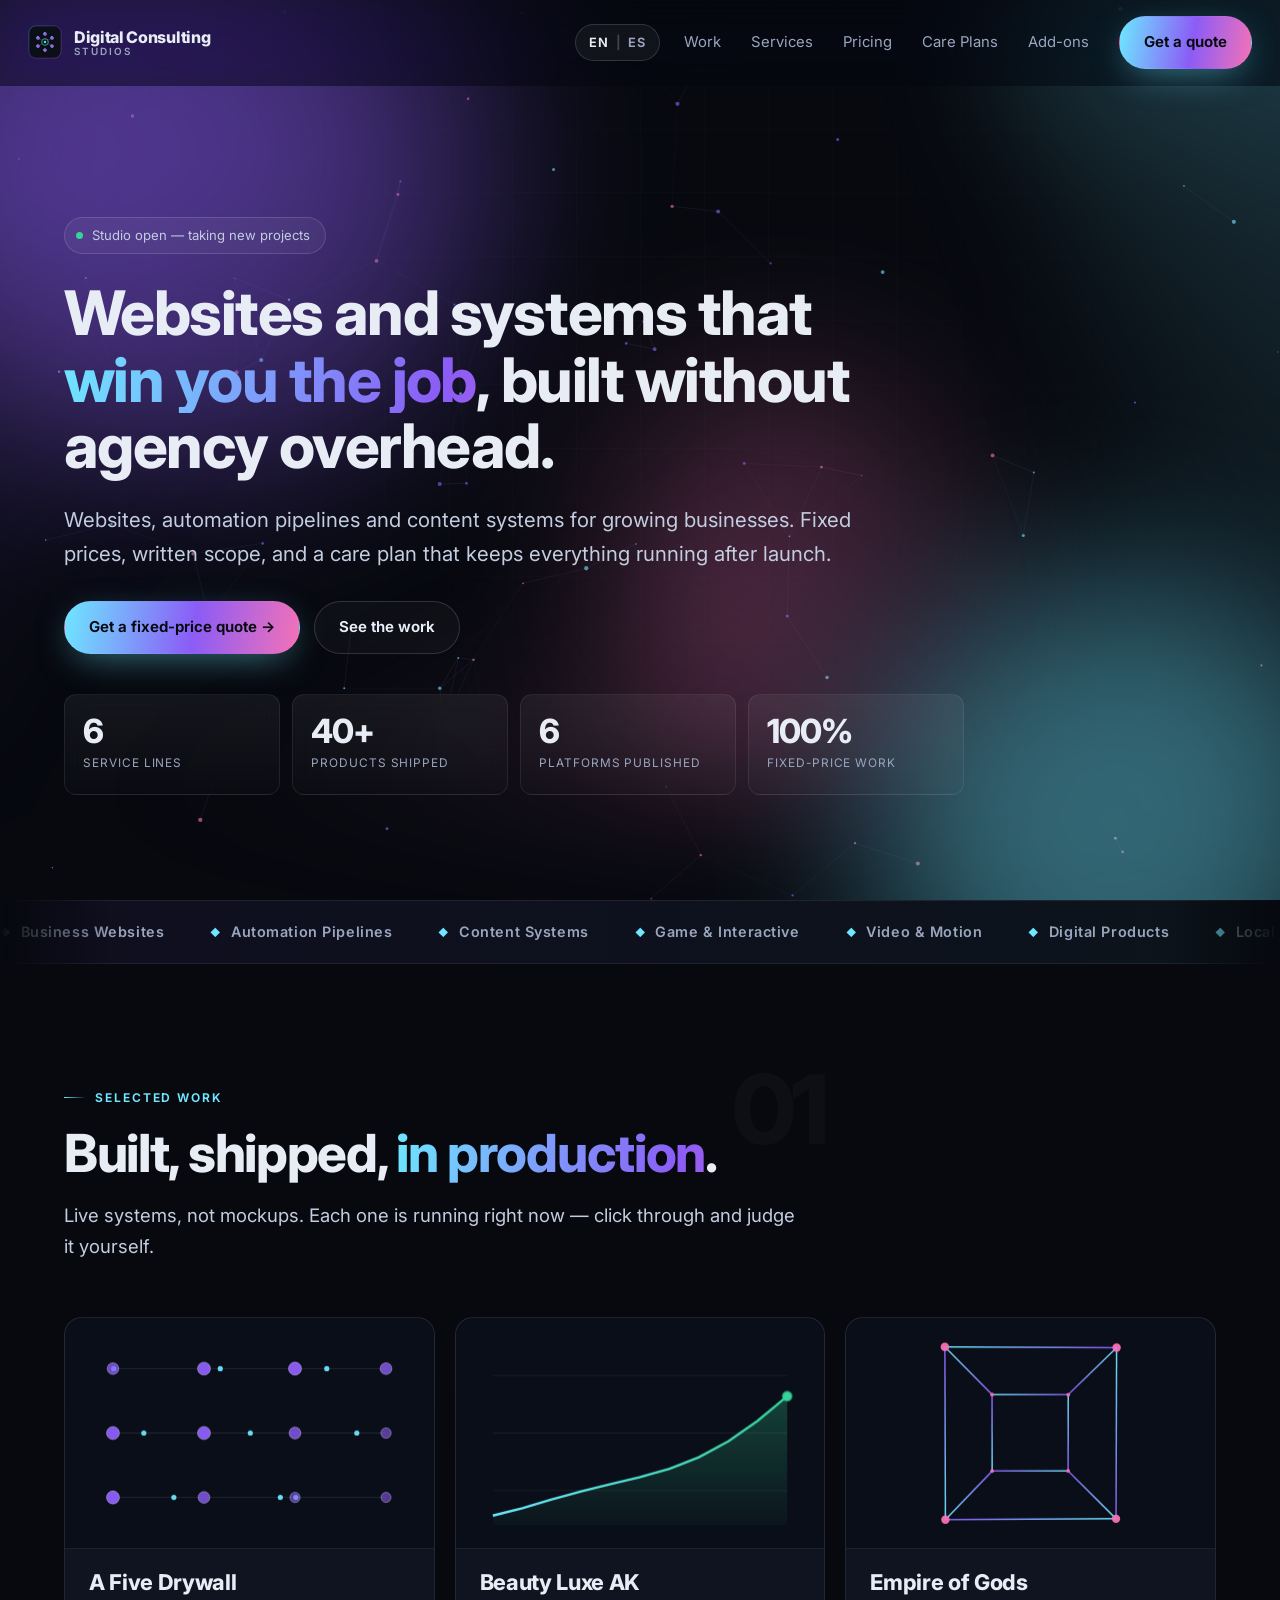
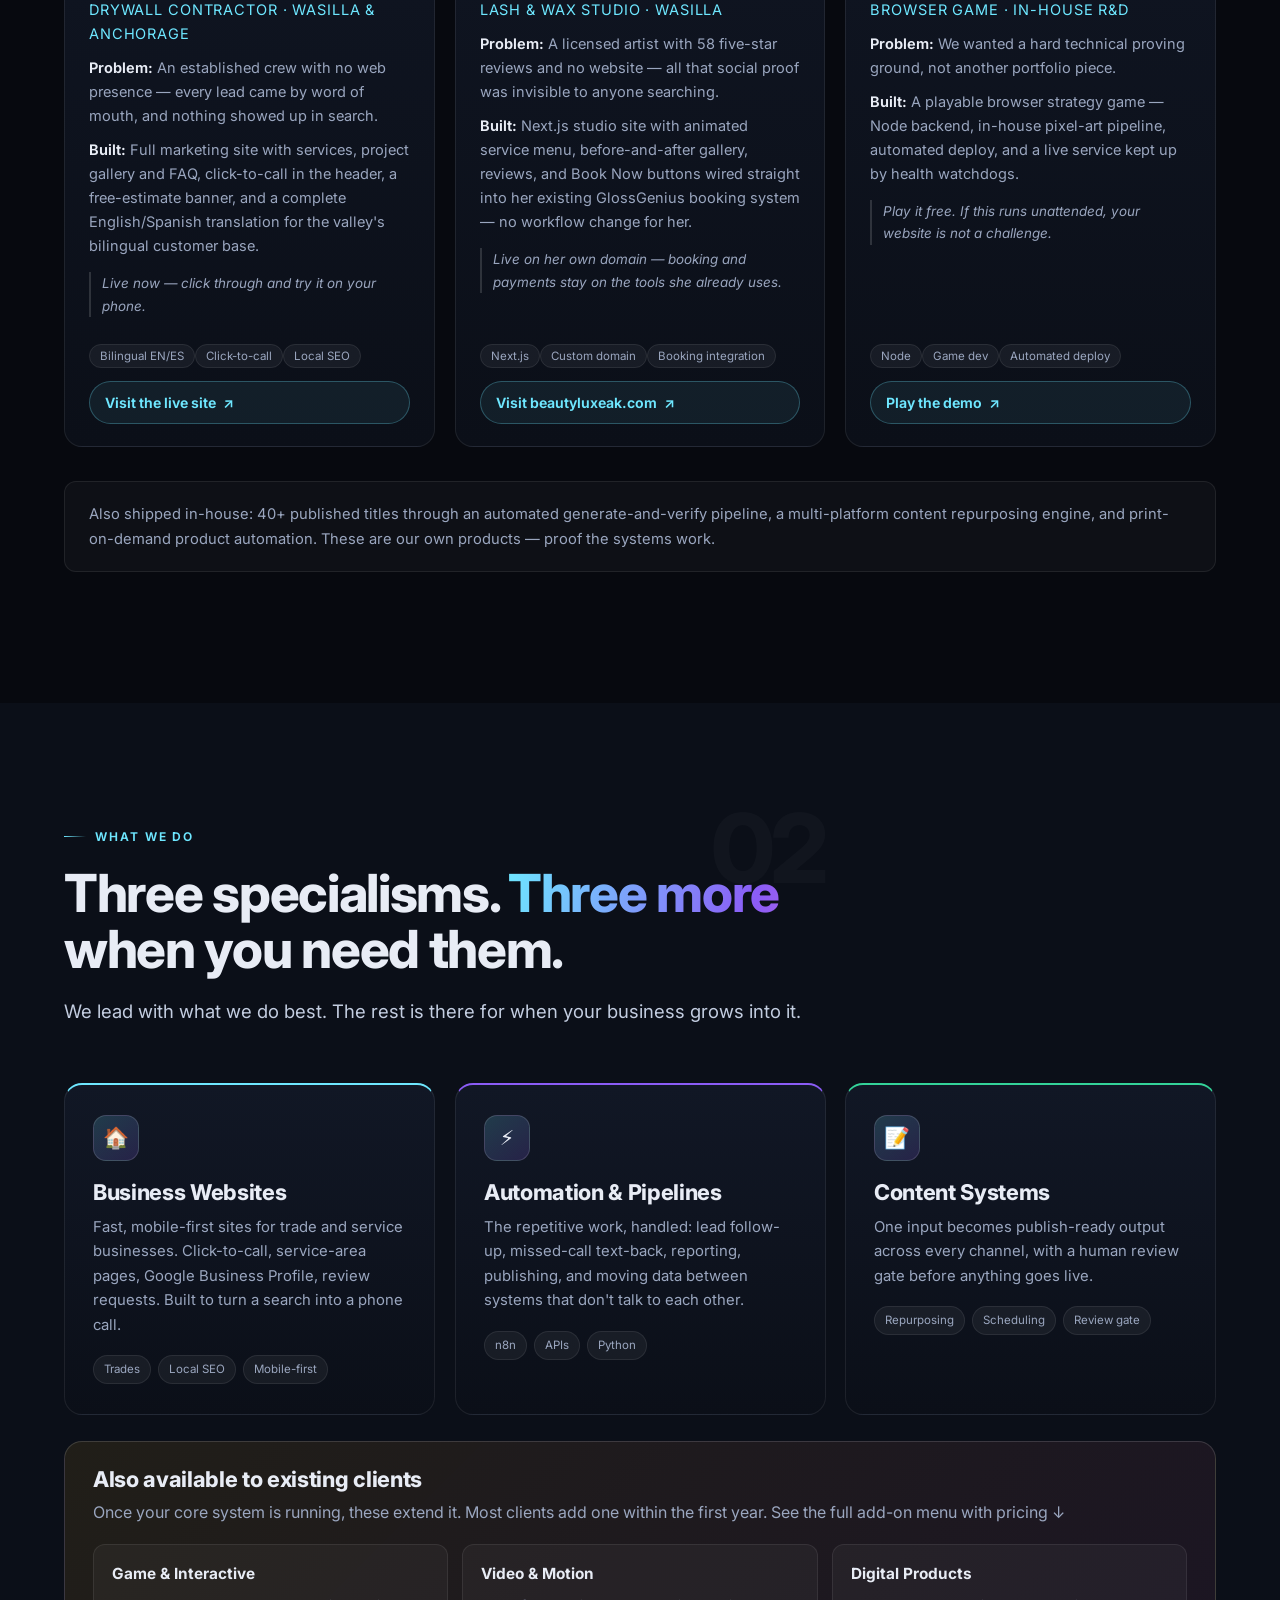
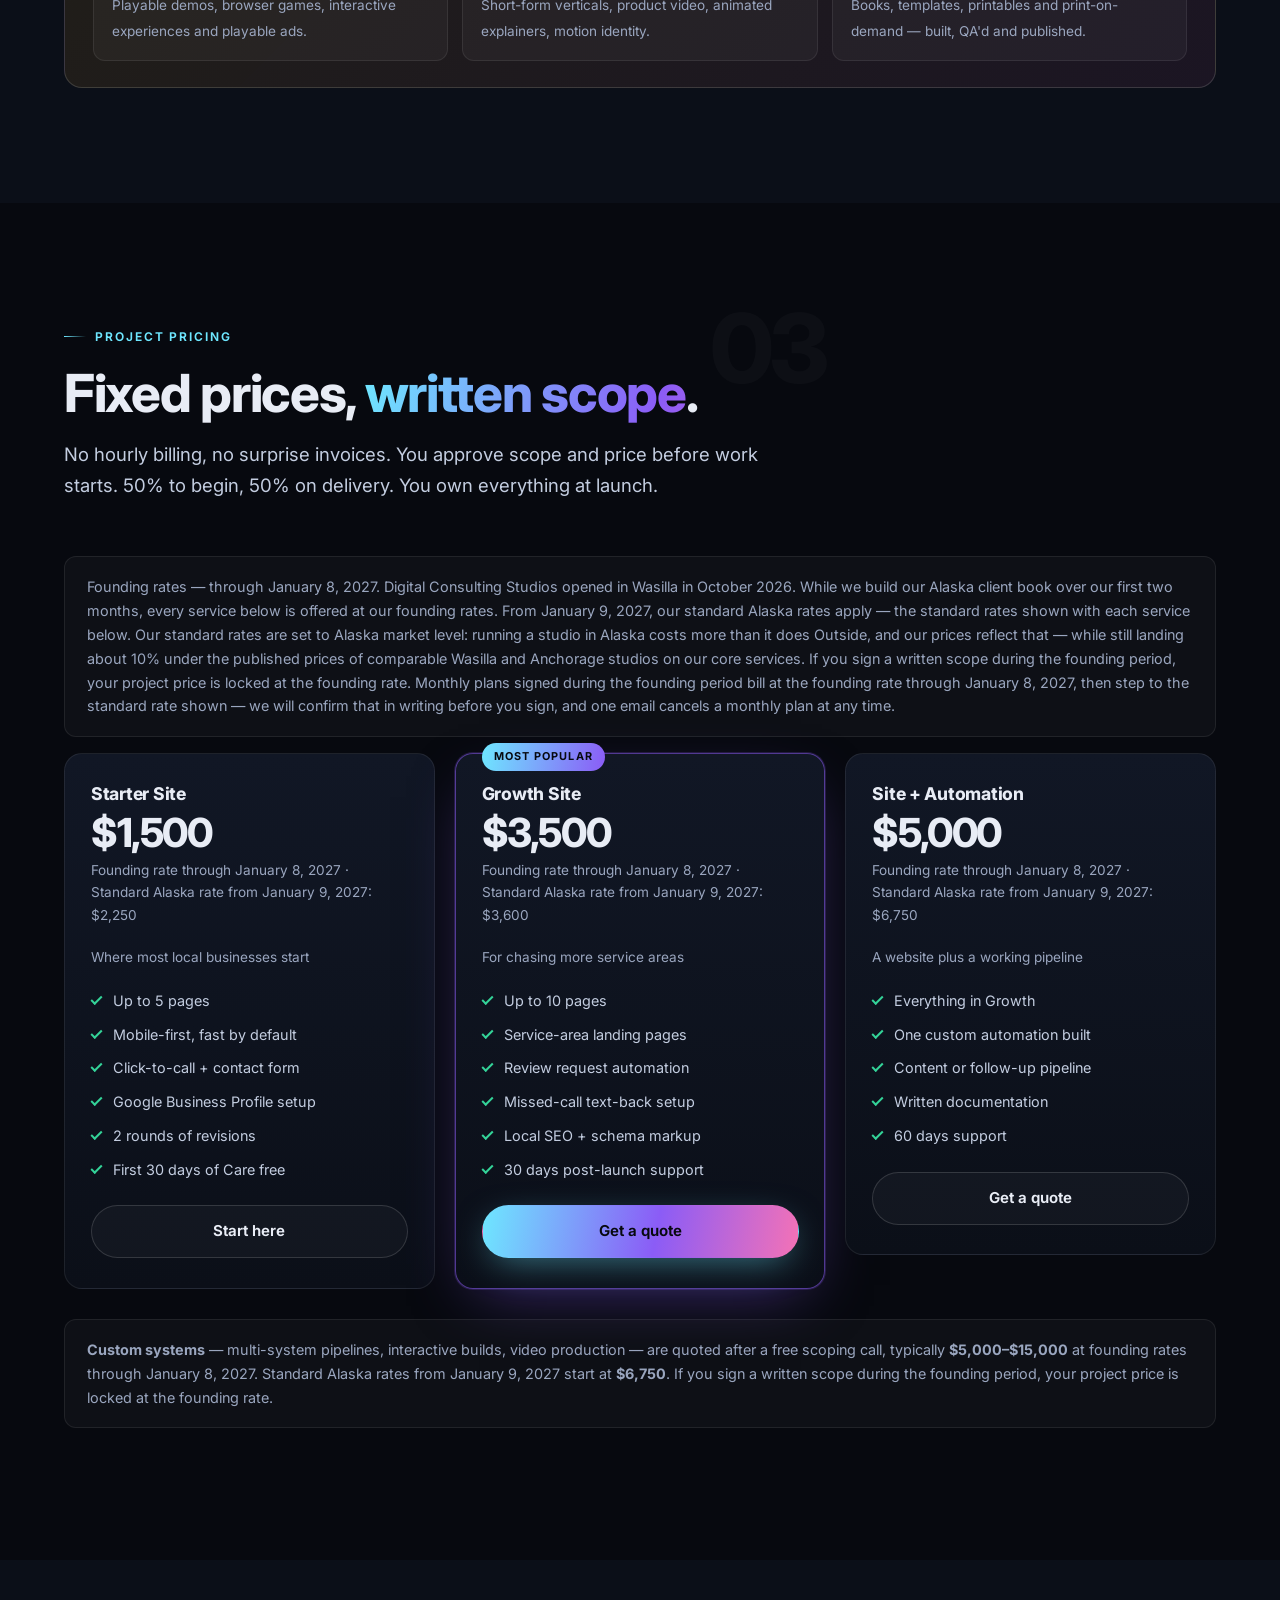
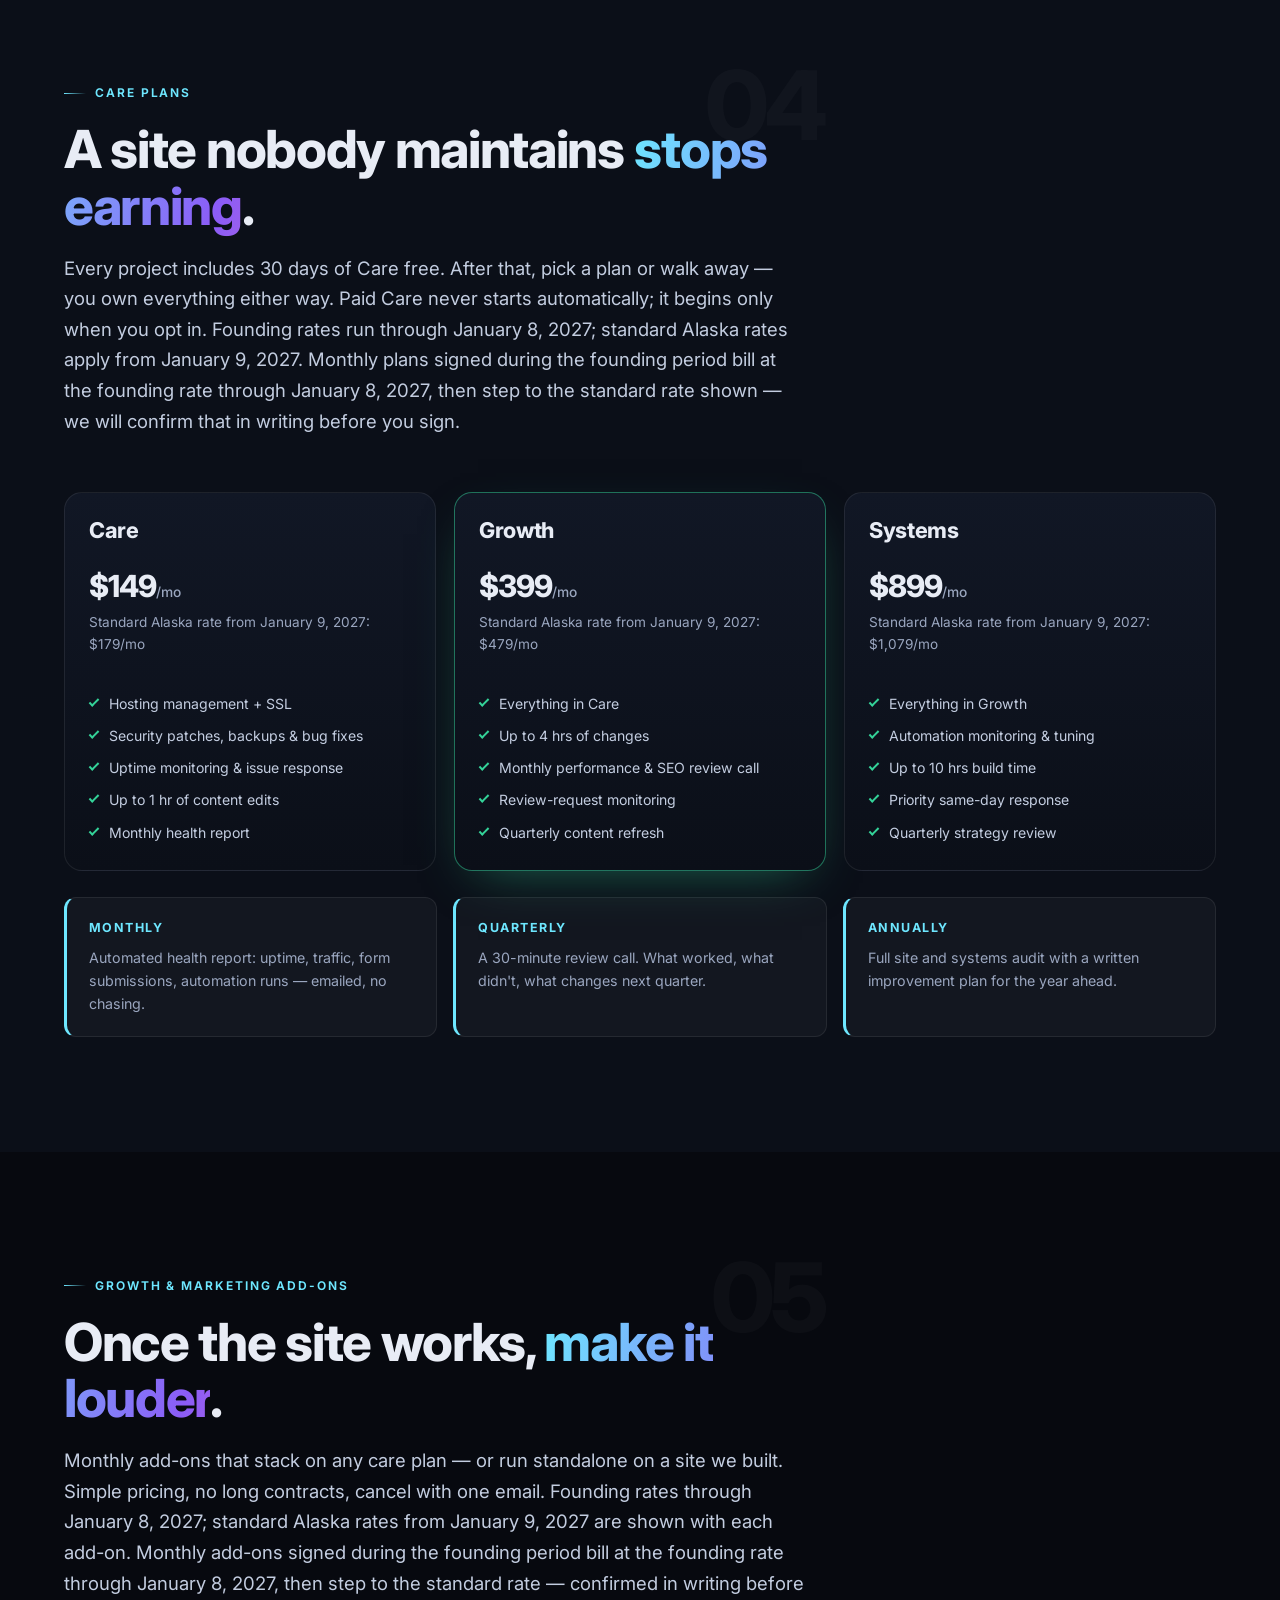
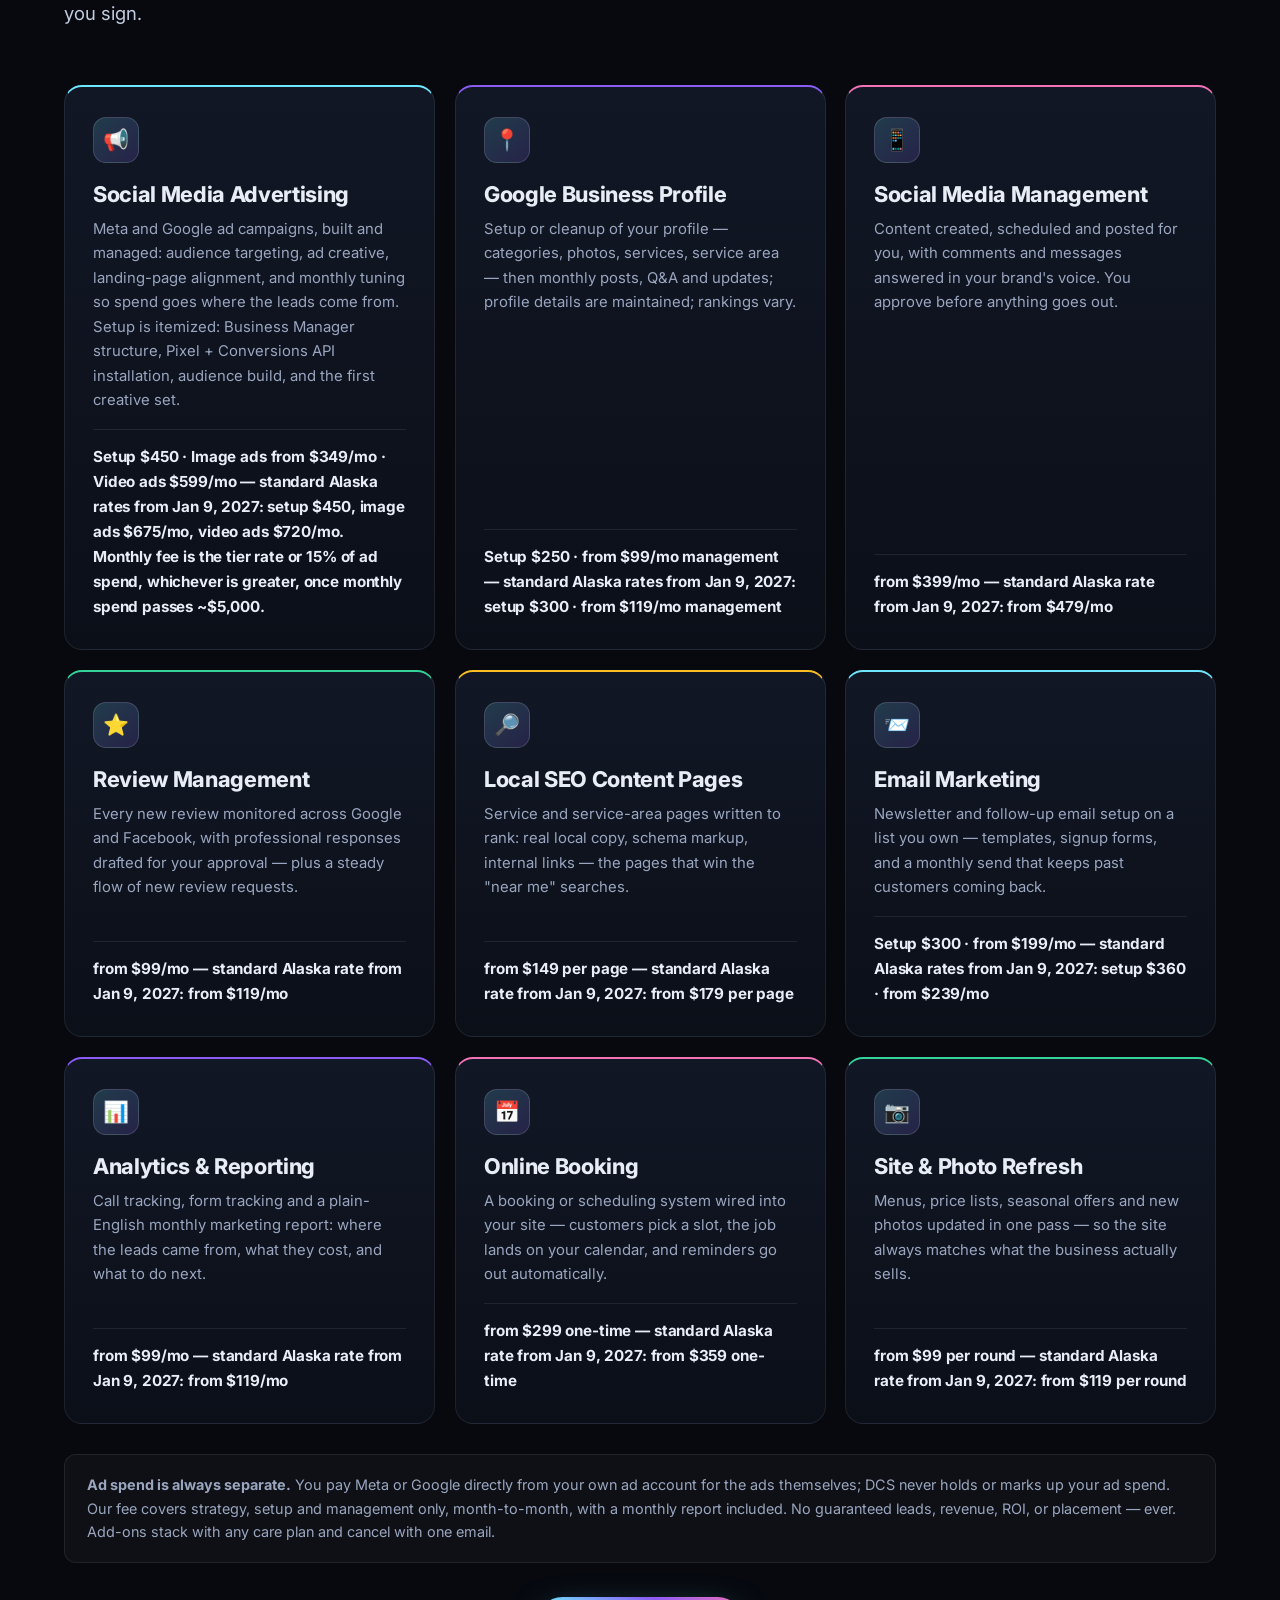
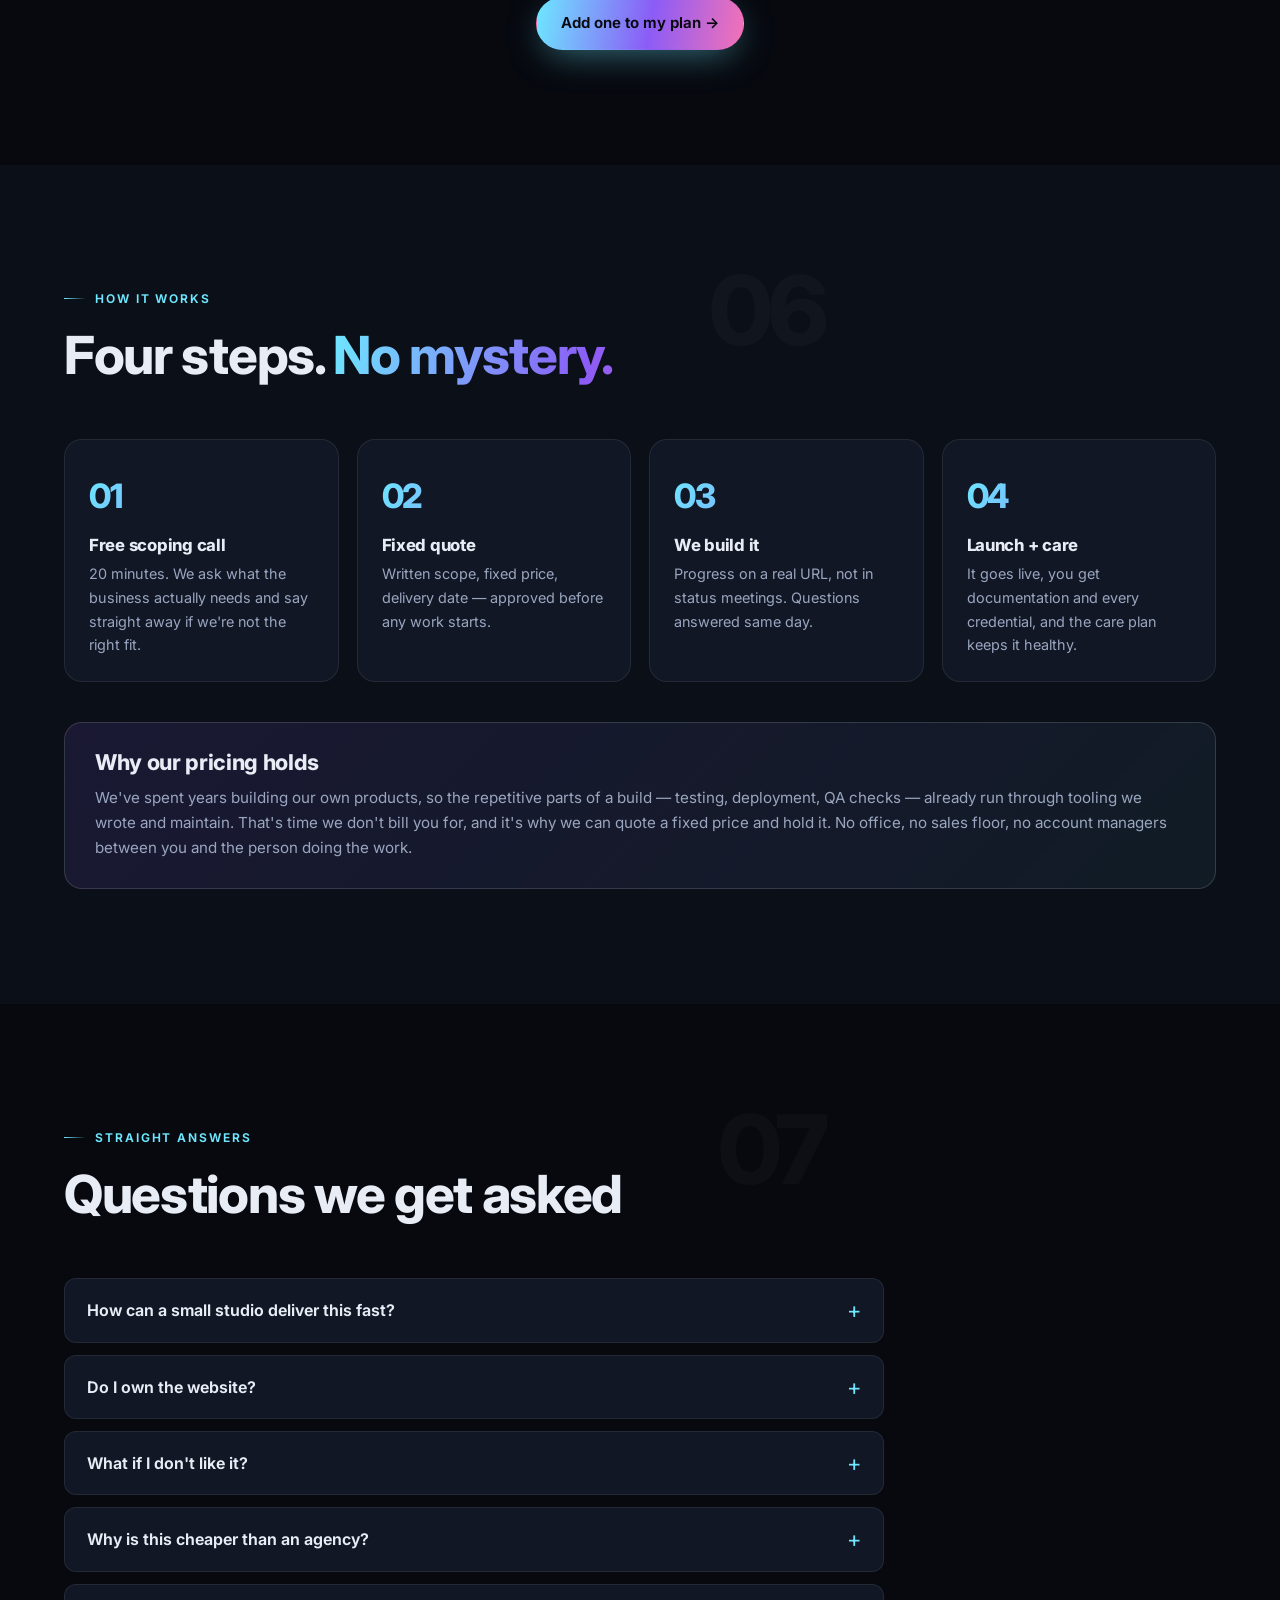
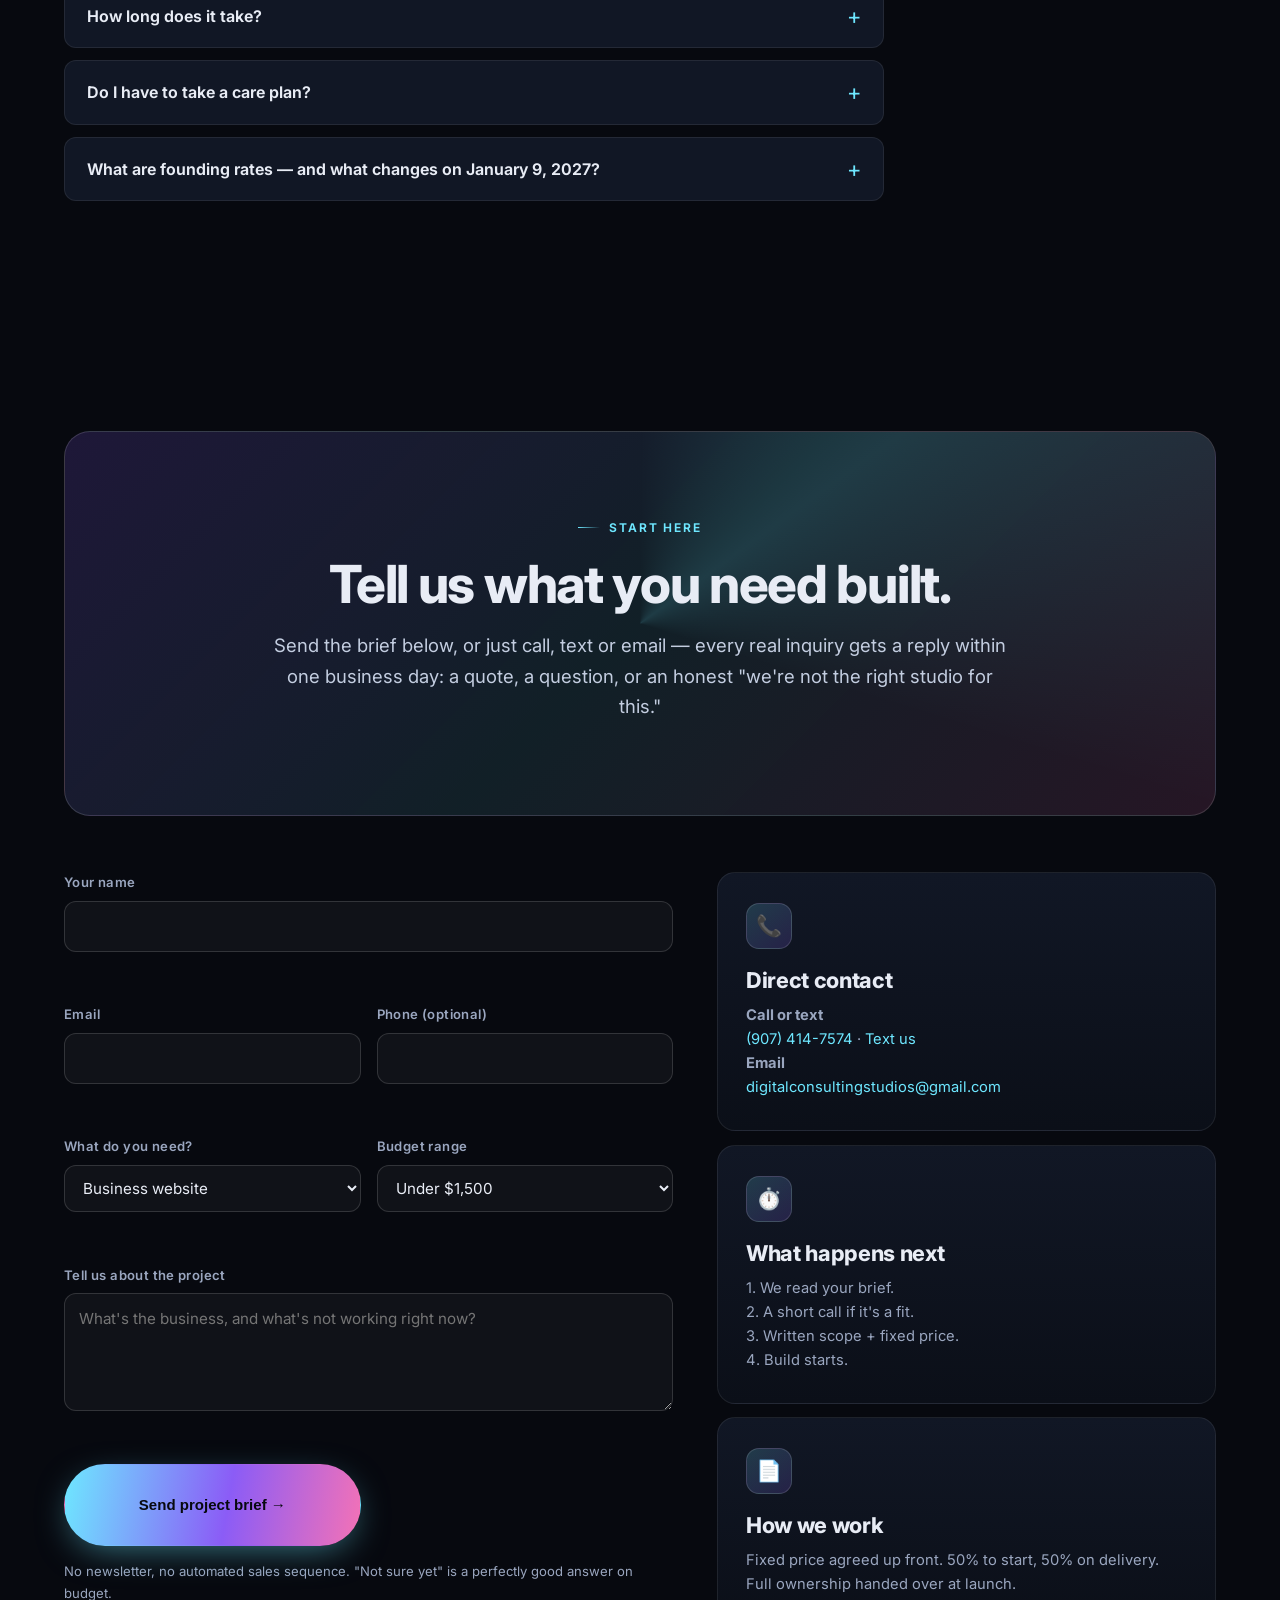
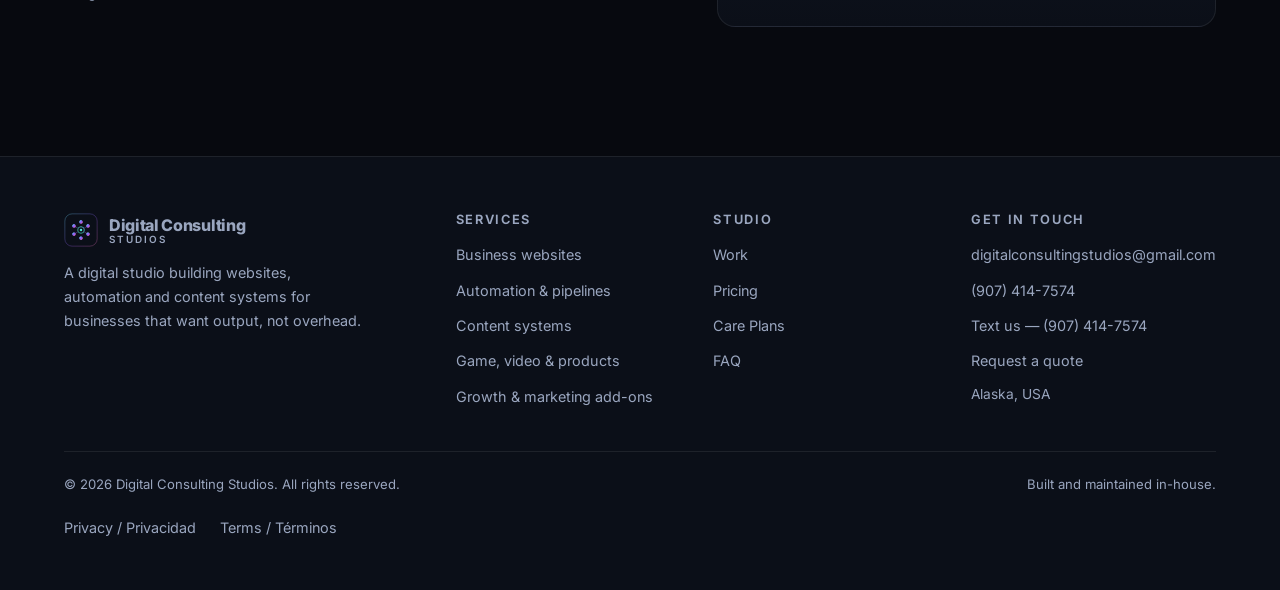
==== index.html @ fc0bec12 "Website pricing: add founding-rates notice, per-card standard rates, and founding-rates FAQ (index.h" ====
<!DOCTYPE html>
<html lang="en">
<head>
<meta charset="utf-8">
<meta name="viewport" content="width=device-width,initial-scale=1">
<title>Digital Consulting Studios — Websites, Automation &amp; Content Systems</title>
<meta name="description" content="A digital studio building websites, automation pipelines and content systems for growing businesses. Fixed prices, monthly care plans, Alaska based.">
<meta name="theme-color" content="#07090f">
<meta property="og:title" content="Digital Consulting Studios">
<meta property="og:description" content="Websites, automation and content systems with fixed pricing. Agency output, no agency overhead.">
<meta property="og:type" content="website">
<link rel="icon" href="assets/logo.svg" type="image/svg+xml">
<link rel="alternate" hreflang="en" href="https://mrjcarrazco.github.io/digital-consulting-studios/">
<link rel="alternate" hreflang="es" href="https://mrjcarrazco.github.io/digital-consulting-studios/?lang=es">
<link rel="alternate" hreflang="x-default" href="https://mrjcarrazco.github.io/digital-consulting-studios/">
<link rel="preconnect" href="https://fonts.googleapis.com">
<link rel="preconnect" href="https://fonts.gstatic.com" crossorigin>
<link href="https://fonts.googleapis.com/css2?family=Inter:wght@400;500;600;700;800&display=swap" rel="stylesheet">
<link rel="stylesheet" href="css/site.css">
<script>document.documentElement.classList.add('js')</script>
</head>
<body style="background:#07090f;color:#e8ecf5">

<div class="progress" aria-hidden="true"></div>

<!-- ============ NAV ============ -->
<nav class="nav">
  <a class="brand" href="#top">
    <img class="logo-mark" src="assets/logo.svg" alt="Digital Consulting Studios logo" data-i18n-alt="a.logo">
    <span class="brand-text">
      <b>Digital Consulting</b>
      <span>Studios</span>
    </span>
  </a>
  <button class="lang-toggle" type="button" aria-label="Switch language" data-i18n-aria="a.lang"><span data-lang-opt="en" class="on">EN</span><span class="lt-sep" aria-hidden="true">|</span><span data-lang-opt="es">ES</span></button>
  <button class="nav-toggle" aria-label="Menu" data-i18n-aria="a.menu" aria-expanded="false">&#9776;</button>
  <div class="nav-links">
    <a href="#work" data-i18n="nav.work">Work</a>
    <a href="#services" data-i18n="nav.services">Services</a>
    <a href="#pricing" data-i18n="nav.pricing">Pricing</a>
    <a href="#care" data-i18n="nav.care">Care Plans</a>
    <a href="#addons" data-i18n="nav.addons">Add-ons</a>
    <a href="#contact" class="btn btn-primary" data-i18n="nav.quote">Get a quote</a>
  </div>
</nav>

<!-- ============ HERO — v1 canvas + aurora + grid ============ -->
<header class="hero" id="top">
  <canvas id="bg-canvas" aria-hidden="true"></canvas>
  <div class="aurora" aria-hidden="true"></div>
  <div class="grid-overlay" aria-hidden="true"></div>
  <div class="hero-glow a" aria-hidden="true"></div>
  <div class="hero-glow b" aria-hidden="true"></div>
  <div class="hero-glow c" aria-hidden="true"></div>

  <div class="wrap">
    <div class="hero-inner">
      <span class="pill reveal"><span class="dot" aria-hidden="true"></span> <span data-i18n="hero.pill">Studio open — taking new projects</span></span>
      <h1 class="rise" data-i18n="hero.h1">Websites and systems that <span class="grad">win you the job</span>, built without agency overhead.</h1>
      <p class="lead reveal d2" data-i18n="hero.lead">
        Websites, automation pipelines and content systems for growing businesses.
        Fixed prices, written scope, and a care plan that keeps everything running after launch.
      </p>
      <div class="btn-row reveal d3">
        <a href="#contact" class="btn btn-primary" data-i18n="hero.cta1">Get a fixed-price quote →</a>
        <a href="#work" class="btn btn-ghost" data-i18n="hero.cta2">See the work</a>
      </div>

      <div class="metrics reveal d4">
        <div class="metric"><b data-count="6" data-suffix="">0</b><span data-i18n="m1">Service lines</span></div>
        <div class="metric"><b data-count="40" data-suffix="+">0</b><span data-i18n="m2">Products shipped</span></div>
        <div class="metric"><b data-count="6" data-suffix="">0</b><span data-i18n="m3">Platforms published</span></div>
        <div class="metric"><b data-count="100" data-suffix="%">0</b><span data-i18n="m4">Fixed-price work</span></div>
      </div>
    </div>
  </div>
</header>

<!-- ============ MARQUEE (kept from v1) ============ -->
<div class="marquee" aria-hidden="true">
  <div class="marquee-track">
    <span data-i18n="mq1">Business Websites</span><span data-i18n="mq2">Automation Pipelines</span><span data-i18n="mq3">Content Systems</span>
    <span data-i18n="mq4">Game &amp; Interactive</span><span data-i18n="mq5">Video &amp; Motion</span><span data-i18n="mq6">Digital Products</span>
    <span data-i18n="mq7">Local SEO</span><span data-i18n="mq8">Care Plans</span><span data-i18n="mq9">Fixed Pricing</span>
    <span data-i18n="mq1">Business Websites</span><span data-i18n="mq2">Automation Pipelines</span><span data-i18n="mq3">Content Systems</span>
    <span data-i18n="mq4">Game &amp; Interactive</span><span data-i18n="mq5">Video &amp; Motion</span><span data-i18n="mq6">Digital Products</span>
    <span data-i18n="mq7">Local SEO</span><span data-i18n="mq8">Care Plans</span><span data-i18n="mq9">Fixed Pricing</span>
  </div>
</div>

<!-- ============ WORK / PROOF (v2 substance, v1 canvas visuals) ============ -->
<section id="work">
  <div class="wrap">
    <div class="sec-head">
      <span class="sec-n" aria-hidden="true">01</span>
      <span class="eyebrow reveal" data-i18n="work.eyebrow">Selected work</span>
      <h2 class="reveal d1" data-i18n="work.h2">Built, shipped, <span class="grad">in production</span>.</h2>
      <p class="lead reveal d2" data-i18n="work.lead">
        Live systems, not mockups. Each one is running right now — click through and judge it yourself.
      </p>
    </div>

    <div class="grid c3">
      <article class="case glow-card reveal">
        <div class="case-shot">
          <canvas data-viz="flow" aria-label="Animated pipeline visual" data-i18n-aria="a.viz1"></canvas>
          <!-- TODO(owner): screenshot -> assets/proof/drywall.webp (replaces this canvas) -->
        </div>
        <div class="case-body">
          <h3>A Five Drywall</h3>
          <p class="case-meta" data-i18n="case1.meta">Drywall contractor · Wasilla &amp; Anchorage</p>
          <p data-i18n="case1.problem"><b>Problem:</b> An established crew with no web presence — every lead came by word of mouth, and nothing showed up in search.</p>
          <p data-i18n="case1.built"><b>Built:</b> Full marketing site with services, project gallery and FAQ, click-to-call in the header, a free-estimate banner, and a complete English/Spanish translation for the valley's bilingual customer base.</p>
          <p class="case-note" data-i18n="case1.note">Live now — click through and try it on your phone.</p>
          <div class="tags"><span class="tag" data-i18n="case1.tag1">Bilingual EN/ES</span><span class="tag" data-i18n="case1.tag2">Click-to-call</span><span class="tag" data-i18n="case1.tag3">Local SEO</span></div>
          <a class="case-link" href="https://mrjcarrazco.github.io/afivestar/" target="_blank" rel="noopener" data-i18n="case1.link">Visit the live site <span aria-hidden="true">&#8599;</span></a>
        </div>
      </article>

      <article class="case glow-card reveal d1">
        <div class="case-shot">
          <canvas data-viz="growth" aria-label="Animated growth chart visual" data-i18n-aria="a.viz2"></canvas>
          <!-- TODO(owner): screenshot -> assets/proof/beautyluxe.webp -->
        </div>
        <div class="case-body">
          <h3>Beauty Luxe AK</h3>
          <p class="case-meta" data-i18n="case2.meta">Lash &amp; wax studio · Wasilla</p>
          <p data-i18n="case2.problem"><b>Problem:</b> A licensed artist with 58 five-star reviews and no website — all that social proof was invisible to anyone searching.</p>
          <p data-i18n="case2.built"><b>Built:</b> Next.js studio site with animated service menu, before-and-after gallery, reviews, and Book Now buttons wired straight into her existing GlossGenius booking system — no workflow change for her.</p>
          <p class="case-note" data-i18n="case2.note">Live on her own domain — booking and payments stay on the tools she already uses.</p>
          <div class="tags"><span class="tag" data-i18n="case2.tag1">Next.js</span><span class="tag" data-i18n="case2.tag2">Custom domain</span><span class="tag" data-i18n="case2.tag3">Booking integration</span></div>
          <a class="case-link" href="https://beautyluxeak.com" target="_blank" rel="noopener" data-i18n="case2.link">Visit beautyluxeak.com <span aria-hidden="true">&#8599;</span></a>
        </div>
      </article>

      <article class="case glow-card reveal d2">
        <div class="case-shot">
          <canvas data-viz="cube" aria-label="Rotating 3D wireframe visual" data-i18n-aria="a.viz3"></canvas>
        </div>
        <div class="case-body">
          <h3>Empire of Gods</h3>
          <p class="case-meta" data-i18n="case3.meta">Browser game · in-house R&amp;D</p>
          <p data-i18n="case3.problem"><b>Problem:</b> We wanted a hard technical proving ground, not another portfolio piece.</p>
          <p data-i18n="case3.built"><b>Built:</b> A playable browser strategy game — Node backend, in-house pixel-art pipeline, automated deploy, and a live service kept up by health watchdogs.</p>
          <p class="case-note" data-i18n="case3.note">Play it free. If this runs unattended, your website is not a challenge.</p>
          <div class="tags"><span class="tag" data-i18n="case3.tag1">Node</span><span class="tag" data-i18n="case3.tag2">Game dev</span><span class="tag" data-i18n="case3.tag3">Automated deploy</span></div>
          <a class="case-link" href="https://mrjcarrazco.github.io/eog/" target="_blank" rel="noopener" data-i18n="case3.link">Play the demo <span aria-hidden="true">&#8599;</span></a>
        </div>
      </article>
    </div>

    <p class="also reveal d3" data-i18n="work.also">
      Also shipped in-house: 40+ published titles through an automated generate-and-verify pipeline,
      a multi-platform content repurposing engine, and print-on-demand product automation.
      These are our own products — proof the systems work.
    </p>
  </div>
</section>

<!-- ============ SERVICES — 3 core + 3 upsell ============ -->
<section id="services" class="alt">
  <div class="wrap">
    <div class="sec-head">
      <span class="sec-n" aria-hidden="true">02</span>
      <span class="eyebrow reveal" data-i18n="sv.eyebrow">What we do</span>
      <h2 class="reveal d1" data-i18n="sv.h2">Three specialisms. <span class="grad">Three more</span> when you need them.</h2>
      <p class="lead reveal d2" data-i18n="sv.lead">
        We lead with what we do best. The rest is there for when your business grows into it.
      </p>
    </div>

    <div class="grid c3">
      <article class="card card-top k1 glow-card reveal">
        <div class="ico" aria-hidden="true">&#127968;</div>
        <h3 data-i18n="s1.h3">Business Websites</h3>
        <p data-i18n="s1.p">Fast, mobile-first sites for trade and service businesses. Click-to-call, service-area pages, Google Business Profile, review requests. Built to turn a search into a phone call.</p>
        <div class="tags"><span class="tag" data-i18n="s1.tag1">Trades</span><span class="tag" data-i18n="s1.tag2">Local SEO</span><span class="tag" data-i18n="s1.tag3">Mobile-first</span></div>
      </article>

      <article class="card card-top k2 glow-card reveal d1">
        <div class="ico" aria-hidden="true">&#9889;</div>
        <h3 data-i18n="s2.h3">Automation &amp; Pipelines</h3>
        <p data-i18n="s2.p">The repetitive work, handled: lead follow-up, missed-call text-back, reporting, publishing, and moving data between systems that don't talk to each other.</p>
        <div class="tags"><span class="tag" data-i18n="s2.tag1">n8n</span><span class="tag" data-i18n="s2.tag2">APIs</span><span class="tag" data-i18n="s2.tag3">Python</span></div>
      </article>

      <article class="card card-top k4 glow-card reveal d2">
        <div class="ico" aria-hidden="true">&#128221;</div>
        <h3 data-i18n="s3.h3">Content Systems</h3>
        <p data-i18n="s3.p">One input becomes publish-ready output across every channel, with a human review gate before anything goes live.</p>
        <div class="tags"><span class="tag" data-i18n="s3.tag1">Repurposing</span><span class="tag" data-i18n="s3.tag2">Scheduling</span><span class="tag" data-i18n="s3.tag3">Review gate</span></div>
      </article>
    </div>

    <div class="upsell reveal d3">
      <h3 data-i18n="up.h3">Also available to existing clients</h3>
      <p data-i18n="up.p">Once your core system is running, these extend it. Most clients add one within the first year. <a href="#addons">See the full add-on menu with pricing ↓</a></p>
      <div class="upsell-items">
        <div class="upsell-item"><b data-i18n="up1.b">Game &amp; Interactive</b><span data-i18n="up1.s">Playable demos, browser games, interactive experiences and playable ads.</span></div>
        <div class="upsell-item"><b data-i18n="up2.b">Video &amp; Motion</b><span data-i18n="up2.s">Short-form verticals, product video, animated explainers, motion identity.</span></div>
        <div class="upsell-item"><b data-i18n="up3.b">Digital Products</b><span data-i18n="up3.s">Books, templates, printables and print-on-demand — built, QA'd and published.</span></div>
      </div>
    </div>
  </div>
</section>
<!-- ============ PRICING ============ -->
<section id="pricing">
  <div class="wrap">
    <div class="sec-head">
      <span class="sec-n" aria-hidden="true">03</span>
      <span class="eyebrow reveal" data-i18n="pr.eyebrow">Project pricing</span>
      <h2 class="reveal d1" data-i18n="pr.h2">Fixed prices, <span class="grad">written scope</span>.</h2>
      <p class="lead reveal d2" data-i18n="pr.lead">
        No hourly billing, no surprise invoices. You approve scope and price before work starts.
        50% to begin, 50% on delivery. You own everything at launch.
      </p>
    </div>

    <p class="price-foot reveal d3" data-i18n="pr.founding">
      Founding rates — through January 8, 2027. Digital Consulting Studios opened in Wasilla in October 2026. While we build our Alaska client book over our first two months, every service below is offered at our founding rates. From January 9, 2027, our standard Alaska rates apply — the standard rates shown with each service below. Our standard rates are set to Alaska market level: running a studio in Alaska costs more than it does Outside, and our prices reflect that — while still landing about 10% under the published prices of comparable Wasilla and Anchorage studios on our core services. If you sign a written scope during the founding period, your project price is locked at the founding rate. Monthly plans signed during the founding period bill at the founding rate through January 8, 2027, then step to the standard rate shown — we will confirm that in writing before you sign, and one email cancels a monthly plan at any time.
    </p>

    <div class="grid c3 price-grid">
      <article class="price glow-card reveal">
        <h3 data-i18n="p1.h3">Starter Site</h3>
        <div class="amount">$1,500</div>
        <p class="price-sub" data-i18n="p1.std">Founding rate through January 8, 2027 · Standard Alaska rate from January 9, 2027: $2,250</p>
        <p class="price-sub" data-i18n="p1.sub">Where most local businesses start</p>
        <ul>
          <li data-i18n="p1.l1">Up to 5 pages</li>
          <li data-i18n="p1.l2">Mobile-first, fast by default</li>
          <li data-i18n="p1.l3">Click-to-call + contact form</li>
          <li data-i18n="p1.l4">Google Business Profile setup</li>
          <li data-i18n="p1.l5">2 rounds of revisions</li>
          <li data-i18n="p1.l6">First 30 days of Care free</li>
        </ul>
        <a href="#contact" class="btn btn-ghost full" data-i18n="p1.cta">Start here</a>
      </article>

      <article class="price featured glow-card reveal d1">
        <span class="price-badge" data-i18n="p2.badge">Most popular</span>
        <h3 data-i18n="p2.h3">Growth Site</h3>
        <div class="amount">$3,500</div>
        <p class="price-sub" data-i18n="p2.std">Founding rate through January 8, 2027 · Standard Alaska rate from January 9, 2027: $3,600</p>
        <p class="price-sub" data-i18n="p2.sub">For chasing more service areas</p>
        <ul>
          <li data-i18n="p2.l1">Up to 10 pages</li>
          <li data-i18n="p2.l2">Service-area landing pages</li>
          <li data-i18n="p2.l3">Review request automation</li>
          <li data-i18n="p2.l4">Missed-call text-back setup</li>
          <li data-i18n="p2.l5">Local SEO + schema markup</li>
          <li data-i18n="p2.l6">30 days post-launch support</li>
        </ul>
        <a href="#contact" class="btn btn-primary full" data-i18n="nav.quote">Get a quote</a>
      </article>

      <article class="price glow-card reveal d2">
        <h3 data-i18n="p3.h3">Site + Automation</h3>
        <div class="amount">$5,000</div>
        <p class="price-sub" data-i18n="p3.std">Founding rate through January 8, 2027 · Standard Alaska rate from January 9, 2027: $6,750</p>
        <p class="price-sub" data-i18n="p3.sub">A website plus a working pipeline</p>
        <ul>
          <li data-i18n="p3.l1">Everything in Growth</li>
          <li data-i18n="p3.l2">One custom automation built</li>
          <li data-i18n="p3.l3">Content or follow-up pipeline</li>
          <li data-i18n="p3.l4">Written documentation</li>
          <li data-i18n="p3.l5">60 days support</li>
        </ul>
        <a href="#contact" class="btn btn-ghost full" data-i18n="nav.quote">Get a quote</a>
      </article>
    </div>

    <p class="price-foot reveal d3" data-i18n="pr.foot">
      <b>Custom systems</b> — multi-system pipelines, interactive builds, video production —
      are quoted after a free scoping call, typically <b>$5,000–$15,000</b>.
    </p>
  </div>
</section>

<!-- ============ CARE PLANS (monthly maintenance + reviews) ============ -->
<section id="care" class="alt">
  <div class="wrap">
    <div class="sec-head">
      <span class="sec-n" aria-hidden="true">04</span>
      <span class="eyebrow reveal" data-i18n="care.eyebrow">Care plans</span>
      <h2 class="reveal d1" data-i18n="care.h2">A site nobody maintains <span class="grad">stops earning</span>.</h2>
      <p class="lead reveal d2" data-i18n="care.lead">
        Every project includes 30 days of Care free. After that, pick a plan or walk away —
        you own everything either way. Paid Care never starts automatically; it begins only when you opt in.
      </p>
    </div>

    <div class="plan-grid">
      <article class="plan reveal">
        <h3 data-i18n="c1.h3">Care</h3>
        <div class="pm">$149<small data-i18n="care.mo">/mo</small></div>
        <p class="price-sub" data-i18n="c1.std">Standard Alaska rate from January 9, 2027: $179/mo</p>
        <ul>
          <li data-i18n="c1.l1">Hosting management + SSL</li>
          <li data-i18n="c1.l2">Security patches, backups &amp; bug fixes</li>
          <li data-i18n="c1.l3">Uptime monitoring &amp; issue response</li>
          <li data-i18n="c1.l4">Up to 1 hr of content edits</li>
          <li data-i18n="c1.l5">Monthly health report</li>
        </ul>
      </article>

      <article class="plan pick reveal d1">
        <h3 data-i18n="c2.h3">Growth</h3>
        <div class="pm">$399<small data-i18n="care.mo">/mo</small></div>
        <p class="price-sub" data-i18n="c2.std">Standard Alaska rate from January 9, 2027: $479/mo</p>
        <ul>
          <li data-i18n="c2.l1">Everything in Care</li>
          <li data-i18n="c2.l2">Up to 4 hrs of changes</li>
          <li data-i18n="c2.l3">Monthly performance &amp; SEO review call</li>
          <li data-i18n="c2.l4">Review-request monitoring</li>
          <li data-i18n="c2.l5">Quarterly content refresh</li>
        </ul>
      </article>

      <article class="plan reveal d2">
        <h3 data-i18n="c3.h3">Systems</h3>
        <div class="pm">$899<small data-i18n="care.mo">/mo</small></div>
        <p class="price-sub" data-i18n="c3.std">Standard Alaska rate from January 9, 2027: $1,079/mo</p>
        <ul>
          <li data-i18n="c3.l1">Everything in Growth</li>
          <li data-i18n="c3.l2">Automation monitoring &amp; tuning</li>
          <li data-i18n="c3.l3">Up to 10 hrs build time</li>
          <li data-i18n="c3.l4">Priority same-day response</li>
          <li data-i18n="c3.l5">Quarterly strategy review</li>
        </ul>
      </article>
    </div>

    <div class="cadence reveal d3">
      <div class="cad"><b data-i18n="cad1.b">Monthly</b><p data-i18n="cad1.p">Automated health report: uptime, traffic, form submissions, automation runs — emailed, no chasing.</p></div>
      <div class="cad"><b data-i18n="cad2.b">Quarterly</b><p data-i18n="cad2.p">A 30-minute review call. What worked, what didn't, what changes next quarter.</p></div>
      <div class="cad"><b data-i18n="cad3.b">Annually</b><p data-i18n="cad3.p">Full site and systems audit with a written improvement plan for the year ahead.</p></div>
    </div>
  </div>
</section>
<!-- ============ GROWTH & MARKETING ADD-ONS ============ -->
<section id="addons">
  <div class="wrap">
    <div class="sec-head">
      <span class="sec-n" aria-hidden="true">05</span>
      <span class="eyebrow reveal" data-i18n="ad.eyebrow">Growth &amp; marketing add-ons</span>
      <h2 class="reveal d1" data-i18n="ad.h2">Once the site works, <span class="grad">make it louder</span>.</h2>
      <p class="lead reveal d2" data-i18n="ad.lead">
        Monthly add-ons that stack on any care plan — or run standalone on a site we built.
        Simple pricing, no long contracts, cancel with one email.
      </p>
    </div>

    <div class="grid c3 addon-grid">
      <article class="card card-top k1 glow-card reveal">
        <div class="ico" aria-hidden="true">&#128226;</div>
        <h3 data-i18n="ad1.h3">Social Media Advertising</h3>
        <p data-i18n="ad1.p">Meta and Google ad campaigns, built and managed: audience targeting, ad creative, landing-page alignment, and monthly tuning so spend goes where the leads come from.</p>
        <div class="addon-price" data-i18n="ad1.price">Setup $450 · from $349/mo management</div>
      </article>

      <article class="card card-top k2 glow-card reveal d1">
        <div class="ico" aria-hidden="true">&#128205;</div>
        <h3 data-i18n="ad2.h3">Google Business Profile</h3>
        <p data-i18n="ad2.p">Setup or cleanup of your profile — categories, photos, services, service area — then monthly posts, Q&amp;A and updates; profile details are maintained; rankings vary.</p>
        <div class="addon-price" data-i18n="ad2.price">Setup $250 · from $99/mo management</div>
      </article>

      <article class="card card-top k3 glow-card reveal d2">
        <div class="ico" aria-hidden="true">&#128241;</div>
        <h3 data-i18n="ad3.h3">Social Media Management</h3>
        <p data-i18n="ad3.p">Content created, scheduled and posted for you, with comments and messages answered in your brand's voice. You approve before anything goes out.</p>
        <div class="addon-price" data-i18n="ad3.price">from $399/mo</div>
      </article>

      <article class="card card-top k4 glow-card reveal">
        <div class="ico" aria-hidden="true">&#11088;</div>
        <h3 data-i18n="ad4.h3">Review Management</h3>
        <p data-i18n="ad4.p">Every new review monitored across Google and Facebook, with professional responses drafted for your approval — plus a steady flow of new review requests.</p>
        <div class="addon-price" data-i18n="ad4.price">from $99/mo</div>
      </article>

      <article class="card card-top k5 glow-card reveal d1">
        <div class="ico" aria-hidden="true">&#128270;</div>
        <h3 data-i18n="ad5.h3">Local SEO Content Pages</h3>
        <p data-i18n="ad5.p">Service and service-area pages written to rank: real local copy, schema markup, internal links — the pages that win the "near me" searches.</p>
        <div class="addon-price" data-i18n="ad5.price">from $149 per page</div>
      </article>

      <article class="card card-top k1 glow-card reveal d2">
        <div class="ico" aria-hidden="true">&#128232;</div>
        <h3 data-i18n="ad6.h3">Email Marketing</h3>
        <p data-i18n="ad6.p">Newsletter and follow-up email setup on a list you own — templates, signup forms, and a monthly send that keeps past customers coming back.</p>
        <div class="addon-price" data-i18n="ad6.price">Setup $300 · from $199/mo</div>
      </article>

      <article class="card card-top k2 glow-card reveal">
        <div class="ico" aria-hidden="true">&#128202;</div>
        <h3 data-i18n="ad7.h3">Analytics &amp; Reporting</h3>
        <p data-i18n="ad7.p">Call tracking, form tracking and a plain-English monthly marketing report: where the leads came from, what they cost, and what to do next.</p>
        <div class="addon-price" data-i18n="ad7.price">from $99/mo</div>
      </article>

      <article class="card card-top k3 glow-card reveal d1">
        <div class="ico" aria-hidden="true">&#128197;</div>
        <h3 data-i18n="ad8.h3">Online Booking</h3>
        <p data-i18n="ad8.p">A booking or scheduling system wired into your site — customers pick a slot, the job lands on your calendar, and reminders go out automatically.</p>
        <div class="addon-price" data-i18n="ad8.price">from $299 one-time</div>
      </article>

      <article class="card card-top k4 glow-card reveal d2">
        <div class="ico" aria-hidden="true">&#128247;</div>
        <h3 data-i18n="ad9.h3">Site &amp; Photo Refresh</h3>
        <p data-i18n="ad9.p">Menus, price lists, seasonal offers and new photos updated in one pass — so the site always matches what the business actually sells.</p>
        <div class="addon-price" data-i18n="ad9.price">from $99 per round</div>
      </article>
    </div>

    <p class="price-foot reveal d3" data-i18n="ad.note">
      <b>Ad spend is always separate.</b> You pay Meta or Google directly for the ads themselves;
      our fee covers strategy, setup and management only — we never mark up your spend.
      Add-ons stack with any care plan and cancel with one email.
    </p>

    <div class="addon-cta reveal d3">
      <a href="#contact" class="btn btn-primary" data-i18n="ad.cta">Add one to my plan →</a>
    </div>
  </div>
</section>

<!-- ============ PROCESS ============ -->
<section id="process" class="alt">
  <div class="wrap">
    <div class="sec-head">
      <span class="sec-n" aria-hidden="true">06</span>
      <span class="eyebrow reveal" data-i18n="ps.eyebrow">How it works</span>
      <h2 class="reveal d1" data-i18n="ps.h2">Four steps. <span class="grad">No mystery.</span></h2>
    </div>
    <div class="steps">
      <div class="step reveal"><h3 data-i18n="st1.h3">Free scoping call</h3><p data-i18n="st1.p">20 minutes. We ask what the business actually needs and say straight away if we're not the right fit.</p></div>
      <div class="step reveal d1"><h3 data-i18n="st2.h3">Fixed quote</h3><p data-i18n="st2.p">Written scope, fixed price, delivery date — approved before any work starts.</p></div>
      <div class="step reveal d2"><h3 data-i18n="st3.h3">We build it</h3><p data-i18n="st3.p">Progress on a real URL, not in status meetings. Questions answered same day.</p></div>
      <div class="step reveal d3"><h3 data-i18n="st4.h3">Launch + care</h3><p data-i18n="st4.p">It goes live, you get documentation and every credential, and the care plan keeps it healthy.</p></div>
    </div>

    <div class="engine-note reveal d2">
      <h3 data-i18n="eng.h3">Why our pricing holds</h3>
      <p data-i18n="eng.p">
        We've spent years building our own products, so the repetitive parts of a build — testing,
        deployment, QA checks — already run through tooling we wrote and maintain. That's time we
        don't bill you for, and it's why we can quote a fixed price and hold it. No office, no sales
        floor, no account managers between you and the person doing the work.
      </p>
    </div>
  </div>
</section>
<!-- ============ FAQ ============ -->
<section id="faq">
  <div class="wrap">
    <div class="sec-head">
      <span class="sec-n" aria-hidden="true">07</span>
      <span class="eyebrow reveal" data-i18n="faq.eyebrow">Straight answers</span>
      <h2 class="reveal d1" data-i18n="faq.h2">Questions we get asked</h2>
    </div>
    <div class="faq reveal d1">
      <details>
        <summary data-i18n="q1.s">How can a small studio deliver this fast?</summary>
        <p data-i18n="q1.p">Years of building our own products means the repetitive parts of a web build are already solved — our testing, deployment and QA tooling is written and battle-tested. We spend our time on the parts that are specific to your business, not reinventing the plumbing. Every client-facing deliverable is reviewed and approved by a person before it ships, and you always have someone to call.</p>
      </details>
      <details>
        <summary data-i18n="q2.s">Do I own the website?</summary>
        <p data-i18n="q2.p">Completely. You own the domain, the hosting account and the code. Every credential and the documentation are handed over at launch. We don't hold sites hostage behind a monthly fee — care plans are optional and cancellable any time.</p>
      </details>
      <details>
        <summary data-i18n="q3.s">What if I don't like it?</summary>
        <p data-i18n="q3.p">The first payment covers the build to a reviewable state. If what you see doesn't match what we agreed in writing, you don't pay the second half and owe nothing further. Two rounds of revisions are included in every package.</p>
      </details>
      <details>
        <summary data-i18n="q4.s">Why is this cheaper than an agency?</summary>
        <p data-i18n="q4.p">No office, no sales team, no account managers, and automation on the repetitive parts. You're paying for the build, not the overhead wrapped around it.</p>
      </details>
      <details>
        <summary data-i18n="q5.s">How long does it take?</summary>
        <p data-i18n="q5.p">Starter Site: typically 1–2 weeks from approved scope. Growth Site: 2–4 weeks. Automation work depends on how many systems are involved and gets a firm date in the written quote. If a date is going to slip, you hear it from us before it does.</p>
      </details>
      <details>
        <summary data-i18n="q6.s">Do I have to take a care plan?</summary>
        <p data-i18n="q6.p">No. Every project includes 30 days free. After that, nothing continues and nothing is billed unless you pick a plan — paid Care starts only if you opt in. If you do pick one, cancelling is one email, any time. Plenty of clients self-manage. We just won't pretend an unmaintained site keeps performing.</p>
      </details>
      <details>
        <summary data-i18n="q7.s">What are founding rates — and what changes on January 9, 2027?</summary>
        <p data-i18n="q7.p">Founding rates are our first-two-months introductory prices while we build our Alaska client book; they run through January 8, 2027. From January 9, 2027, our standard Alaska rates apply — the standard rate shown with each service. Project prices are locked at the rate in effect when the written scope is signed. Monthly plans step to the standard rate from January 9, 2027, and we confirm that in writing before you sign. Our standard rates are set to Alaska market level: running a studio in Alaska costs more than it does Outside, and our prices reflect that — while still landing about 10% under the published prices of comparable Wasilla and Anchorage studios on our core services.</p>
      </details>
    </div>
  </div>
</section>

<!-- ============ CONTACT ============ -->
<section id="contact">
  <div class="wrap">
    <div class="cta reveal">
      <span class="eyebrow" style="justify-content:center" data-i18n="ct.eyebrow">Start here</span>
      <h2 data-i18n="ct.h2">Tell us what you need built.</h2>
      <p class="lead" data-i18n="ct.lead">
        Send the brief below, or just call, text or email — every real inquiry gets a reply
        within one business day: a quote, a question, or an honest "we're not the right studio for this."
      </p>
    </div>

    <div class="contact-split" style="margin-top:56px">
      <!-- Form posts via FormSubmit.co to the business Gmail. First-ever submission
           sends an ACTIVATION email to that inbox — click it once and the form is live. -->
      <form id="lead-form" class="form reveal d1"
            action="https://formsubmit.co/digitalconsultingstudios@gmail.com" method="POST">
        <div class="field full">
          <label for="f-name" data-i18n="f.name">Your name</label>
          <input id="f-name" name="name" required autocomplete="name">
        </div>
        <div class="field">
          <label for="f-email" data-i18n="f.email">Email</label>
          <input id="f-email" name="email" type="email" required autocomplete="email">
        </div>
        <div class="field">
          <label for="f-phone" data-i18n="f.phone">Phone (optional)</label>
          <input id="f-phone" name="phone" autocomplete="tel">
        </div>
        <div class="field">
          <label for="f-service" data-i18n="f.service">What do you need?</label>
          <select id="f-service" name="service">
            <option data-i18n="f.o1">Business website</option>
            <option data-i18n="f.o2">Automation / pipeline</option>
            <option data-i18n="f.o3">Content system</option>
            <option data-i18n="f.o4">Game / interactive</option>
            <option data-i18n="f.o5">Video &amp; motion</option>
            <option data-i18n="f.o6">Digital products</option>
            <option data-i18n="f.o8">Marketing: ads, GBP, social</option>
            <option data-i18n="f.o7">Not sure yet</option>
          </select>
        </div>
        <div class="field">
          <label for="f-budget" data-i18n="f.budget">Budget range</label>
          <select id="f-budget" name="budget">
            <option data-i18n="f.b1">Under $1,500</option>
            <option data-i18n="f.b2">$1,500 – $3,500</option>
            <option data-i18n="f.b3">$3,500 – $7,500</option>
            <option data-i18n="f.b4">$7,500 – $15,000</option>
            <option data-i18n="f.b5">$15,000+</option>
            <option data-i18n="f.o7">Not sure yet</option>
          </select>
        </div>
        <div class="field full">
          <label for="f-msg" data-i18n="f.msg">Tell us about the project</label>
          <textarea id="f-msg" name="message" required data-i18n-placeholder="f.ph"
                    placeholder="What's the business, and what's not working right now?"></textarea>
        </div>
        <input type="hidden" name="_subject" value="New project inquiry — Digital Consulting Studios website">
        <input type="hidden" name="_captcha" value="false">
        <input type="hidden" name="_next" value="https://mrjcarrazco.github.io/digital-consulting-studios/?sent=1#contact">
        <button type="submit" class="btn btn-primary full" data-i18n="f.send">Send project brief →</button>
        <p class="form-note" id="form-status" data-i18n="f.note">
          No newsletter, no automated sales sequence. "Not sure yet" is a perfectly good answer on budget.
        </p>
      </form>

      <aside class="reveal d2">
        <div class="card contact-card glow-card">
          <div class="ico" aria-hidden="true">&#128222;</div>
          <h3 data-i18n="as1.h3">Direct contact</h3>
          <p>
            <b data-i18n="as1.call">Call or text</b><br>
            <a href="tel:+19074147574">(907) 414-7574</a> · <a href="sms:+19074147574" data-i18n="as1.text">Text us</a><br>
            <b data-i18n="as1.mail">Email</b><br>
            <a href="mailto:digitalconsultingstudios@gmail.com">digitalconsultingstudios@gmail.com</a>
          </p>
        </div>
        <div class="card contact-card glow-card">
          <div class="ico" aria-hidden="true">&#9201;&#65039;</div>
          <h3 data-i18n="as2.h3">What happens next</h3>
          <p data-i18n="as2.p">1. We read your brief.<br>2. A short call if it's a fit.<br>3. Written scope + fixed price.<br>4. Build starts.</p>
        </div>
        <div class="card contact-card glow-card">
          <div class="ico" aria-hidden="true">&#128196;</div>
          <h3 data-i18n="as3.h3">How we work</h3>
          <p data-i18n="as3.p">Fixed price agreed up front. 50% to start, 50% on delivery. Full ownership handed over at launch.</p>
        </div>
      </aside>
    </div>
  </div>
</section>

<!-- ============ FOOTER ============ -->
<footer>
  <div class="wrap">
    <div class="foot-grid">
      <div>
        <a class="brand" href="#top" style="margin-bottom:14px">
          <img class="logo-mark" src="assets/logo.svg" alt="">
          <span class="brand-text"><b>Digital Consulting</b><span>Studios</span></span>
        </a>
        <p style="font-size:.9rem;max-width:34ch" data-i18n="ft.tag">
          A digital studio building websites, automation and content systems
          for businesses that want output, not overhead.
        </p>
        <!-- TODO(owner): add the registered LLC name + business license number here
             once filed. Do not add before it is real. -->
      </div>
      <div>
        <h4 data-i18n="ft.services">Services</h4>
        <ul>
          <li><a href="#services" data-i18n="ft.sv1">Business websites</a></li>
          <li><a href="#services" data-i18n="ft.sv2">Automation &amp; pipelines</a></li>
          <li><a href="#services" data-i18n="ft.sv3">Content systems</a></li>
          <li><a href="#services" data-i18n="ft.sv4">Game, video &amp; products</a></li>
          <li><a href="#addons" data-i18n="ft.sv5">Growth &amp; marketing add-ons</a></li>
        </ul>
      </div>
      <div>
        <h4 data-i18n="ft.studio">Studio</h4>
        <ul>
          <li><a href="#work" data-i18n="nav.work">Work</a></li>
          <li><a href="#pricing" data-i18n="nav.pricing">Pricing</a></li>
          <li><a href="#care" data-i18n="nav.care">Care plans</a></li>
          <li><a href="#faq" data-i18n="ft.faq">FAQ</a></li>
        </ul>
      </div>
      <div>
        <h4 data-i18n="ft.touch">Get in touch</h4>
        <ul>
          <li><a href="mailto:digitalconsultingstudios@gmail.com">digitalconsultingstudios@gmail.com</a></li>
          <li><a href="tel:+19074147574">(907) 414-7574</a></li>
          <li><a href="sms:+19074147574"><span data-i18n="ft.sms">Text us</span> — (907) 414-7574</a></li>
          <li><a href="#contact" data-i18n="ft.quote">Request a quote</a></li>
          <li class="muted" data-i18n="ft.loc">Alaska, USA</li>
        </ul>
      </div>
    </div>
    <div class="foot-bot">
      <span>&copy; <span data-year>2026</span> Digital Consulting Studios. <span data-i18n="ft.rights">All rights reserved.</span></span>
      <span data-i18n="ft.built">Built and maintained in-house.</span>
    </div>
    <p data-policy-pages="20261020" style="display:flex;flex-wrap:wrap;gap:12px 24px;margin-top:20px"><a href="privacy.html">Privacy / Privacidad</a><a href="terms.html">Terms / Términos</a></p>
  </div>
</footer>

<script>
(function(){function go(){var els=document.querySelectorAll('.reveal');for(var i=0;i<els.length;i++){els[i].className+=' in'}}
if(window.addEventListener){window.addEventListener('load',function(){setTimeout(go,2000)});setTimeout(go,4000)}else{setTimeout(go,4000)}})();
</script>
<script src="js/i18n.js"></script>
<script src="js/site.js"></script>
</body>
</html>
---- css/site.css ----
/* ============================================================
   JCOS Studios — core stylesheet
   Dark, animated, agency-grade. No framework, no build step.
   ============================================================ */

:root{
  --bg:#07090f;
  --bg-2:#0b0f18;
  --surface:#111725;
  --surface-2:#161d2e;
  --line:rgba(255,255,255,.08);
  --line-2:rgba(255,255,255,.14);
  --txt:#e9edf6;
  --txt-dim:#9aa6bf;
  --txt-mute:#6b7488;
  --c1:#6ee7ff;   /* cyan   */
  --c2:#8b5cf6;   /* violet */
  --c3:#f472b6;   /* pink   */
  --c4:#34d399;   /* mint   */
  --c5:#fbbf24;   /* amber  */
  --radius:18px;
  --radius-sm:12px;
  --shadow:0 24px 70px -20px rgba(0,0,0,.75);
  --max:1200px;
  --ease:cubic-bezier(.22,1,.36,1);
}

*,*::before,*::after{box-sizing:border-box}

html{scroll-behavior:smooth}
@media (prefers-reduced-motion:reduce){
  html{scroll-behavior:auto}
  *,*::before,*::after{animation-duration:.001ms!important;animation-iteration-count:1!important;transition-duration:.001ms!important}
}

body{
  margin:0;
  background:var(--bg);
  color:var(--txt);
  font:16px/1.65 "Inter",system-ui,-apple-system,"Segoe UI",Roboto,Helvetica,Arial,sans-serif;
  -webkit-font-smoothing:antialiased;
  overflow-x:hidden;
}

img{max-width:100%;display:block}
a{color:inherit;text-decoration:none}

/* ---------- layout ---------- */
.wrap{width:100%;max-width:var(--max);margin-inline:auto;padding-inline:24px}
section{position:relative;padding:clamp(72px,9vw,132px) 0}
.sec-head{max-width:760px;margin-bottom:56px}
.eyebrow{
  display:inline-flex;align-items:center;gap:9px;
  font-size:12px;font-weight:650;letter-spacing:.16em;text-transform:uppercase;
  color:var(--c1);margin-bottom:18px;
}
.eyebrow::before{content:"";width:22px;height:1px;background:linear-gradient(90deg,var(--c1),transparent)}

h1,h2,h3,h4{line-height:1.08;letter-spacing:-.025em;margin:0 0 18px;font-weight:760}
h1{font-size:clamp(2.2rem,4.8vw,3.9rem)}
h2{font-size:clamp(2rem,4.1vw,3.3rem)}
h3{font-size:clamp(1.15rem,1.7vw,1.45rem);letter-spacing:-.015em}
p{margin:0 0 16px;color:var(--txt-dim)}
.lead{font-size:clamp(1.03rem,1.45vw,1.22rem);color:#c3cde0;max-width:62ch}

.grad{
  background:linear-gradient(104deg,var(--c1) 0%,var(--c2) 42%,var(--c3) 78%,var(--c5) 100%);
  background-size:220% 100%;
  -webkit-background-clip:text;background-clip:text;
  -webkit-text-fill-color:transparent;color:transparent;
  animation:gradShift 9s var(--ease) infinite alternate;
}
@keyframes gradShift{to{background-position:100% 0}}

/* ---------- nav ---------- */
.nav{
  position:fixed;inset:0 0 auto 0;z-index:90;
  display:flex;align-items:center;justify-content:space-between;
  gap:24px;padding:16px 28px;
  background:rgba(7,9,15,.55);
  backdrop-filter:blur(16px) saturate(150%);
  border-bottom:1px solid transparent;
  transition:background .4s var(--ease),border-color .4s var(--ease),padding .4s var(--ease);
}
.nav.scrolled{background:rgba(7,9,15,.88);border-bottom-color:var(--line);padding:11px 28px}
.brand{display:flex;align-items:center;gap:11px;font-weight:800;letter-spacing:-.02em;font-size:1.05rem}
.brand-mark{
  width:30px;height:30px;border-radius:9px;flex:none;position:relative;
  background:conic-gradient(from 160deg,var(--c1),var(--c2),var(--c3),var(--c5),var(--c1));
  animation:spin 11s linear infinite;
}
.brand-mark::after{
  content:"";position:absolute;inset:4px;border-radius:5px;background:var(--bg);
}
@keyframes spin{to{transform:rotate(360deg)}}
.nav-links{display:flex;align-items:center;gap:30px;font-size:.93rem}
.nav-links a{color:var(--txt-dim);position:relative;transition:color .25s}
.nav-links a::after{
  content:"";position:absolute;left:0;bottom:-6px;width:0;height:1.5px;
  background:linear-gradient(90deg,var(--c1),var(--c2));transition:width .3s var(--ease);
}
.nav-links a:hover{color:var(--txt)}
.nav-links a:hover::after{width:100%}
/* buttons inside the nav must keep their own colour/underline behaviour */
.nav-links a.btn{color:#07090f}
.nav-links a.btn-ghost{color:var(--txt)}
.nav-links a.btn::after{display:none}
.nav-toggle{display:none;background:none;border:0;color:var(--txt);font-size:1.5rem;cursor:pointer;padding:4px 8px}
@media (max-width:860px){
  .nav-links{
    position:fixed;inset:62px 0 auto 0;flex-direction:column;gap:0;
    background:rgba(8,11,18,.98);backdrop-filter:blur(20px);
    border-bottom:1px solid var(--line);
    max-height:0;overflow:hidden;transition:max-height .45s var(--ease);
  }
  .nav-links.open{max-height:420px}
  .nav-links a{width:100%;padding:15px 28px;border-bottom:1px solid var(--line)}
  .nav-links .btn{margin:16px 28px;width:calc(100% - 56px);justify-content:center}
  .nav-toggle{display:block}
}

/* ---------- buttons ---------- */
.btn{
  display:inline-flex;align-items:center;gap:9px;
  padding:13px 24px;border-radius:999px;border:1px solid transparent;
  font-weight:650;font-size:.94rem;cursor:pointer;
  transition:transform .28s var(--ease),box-shadow .28s var(--ease),background .28s,border-color .28s;
  will-change:transform;
}
.btn-primary{
  background:linear-gradient(100deg,var(--c1),var(--c2) 55%,var(--c3));
  color:#07090f;box-shadow:0 10px 36px -10px rgba(110,231,255,.55);
}
.btn-primary:hover{transform:translateY(-3px) scale(1.015);box-shadow:0 18px 48px -12px rgba(139,92,246,.7)}
.btn-ghost{border-color:var(--line-2);color:var(--txt);background:rgba(255,255,255,.03)}
.btn-ghost:hover{border-color:var(--c1);background:rgba(110,231,255,.09);transform:translateY(-3px)}
.btn-row{display:flex;flex-wrap:wrap;gap:14px;margin-top:30px}

/* ---------- hero ---------- */
.hero{
  position:relative;min-height:100svh;display:flex;align-items:center;
  padding-top:112px;overflow:hidden;
}
#bg-canvas{position:absolute;inset:0;width:100%;height:100%;z-index:0;opacity:.85}
.hero-glow{
  position:absolute;z-index:0;border-radius:50%;filter:blur(90px);opacity:.42;
  animation:float 17s ease-in-out infinite alternate;pointer-events:none;
}
.hero-glow.a{width:min(46vw,620px);aspect-ratio:1;background:var(--c2);top:-14%;left:-8%}
.hero-glow.b{width:min(38vw,520px);aspect-ratio:1;background:var(--c1);bottom:-18%;right:-6%;animation-delay:-7s}
.hero-glow.c{width:min(26vw,340px);aspect-ratio:1;background:var(--c3);top:42%;right:26%;animation-delay:-12s;opacity:.26}
@keyframes float{to{transform:translate3d(42px,-38px,0) scale(1.14)}}
.hero .wrap{position:relative;z-index:2}
.hero-inner{max-width:900px}
.hero h1{margin-bottom:24px}
.hero .lead{font-size:clamp(1.06rem,1.6vw,1.3rem)}

.pill{
  display:inline-flex;align-items:center;gap:9px;
  padding:7px 15px 7px 11px;border-radius:999px;
  background:rgba(255,255,255,.05);border:1px solid var(--line-2);
  font-size:.82rem;color:#c3cde0;margin-bottom:26px;backdrop-filter:blur(8px);
}
.dot{width:7px;height:7px;border-radius:50%;background:var(--c4);box-shadow:0 0 0 0 rgba(52,211,153,.8);animation:pulse 2.2s infinite}
@keyframes pulse{70%{box-shadow:0 0 0 11px rgba(52,211,153,0)}100%{box-shadow:0 0 0 0 rgba(52,211,153,0)}}

/* counters strip */
.stats{display:grid;grid-template-columns:repeat(auto-fit,minmax(150px,1fr));gap:12px;margin-top:56px}
.stat{
  padding:22px 20px;border-radius:var(--radius-sm);
  background:linear-gradient(180deg,rgba(255,255,255,.055),rgba(255,255,255,.015));
  border:1px solid var(--line);backdrop-filter:blur(10px);
}
.stat b{display:block;font-size:clamp(1.7rem,3vw,2.3rem);font-weight:780;letter-spacing:-.03em;line-height:1}
.stat span{font-size:.79rem;color:var(--txt-dim);letter-spacing:.07em;text-transform:uppercase}

/* ---------- marquee ---------- */
.marquee{
  border-block:1px solid var(--line);padding:19px 0;overflow:hidden;
  background:linear-gradient(90deg,rgba(139,92,246,.07),rgba(110,231,255,.05));
  --mask:linear-gradient(90deg,transparent,#000 9%,#000 91%,transparent);
  -webkit-mask-image:var(--mask);mask-image:var(--mask);
}
.marquee-track{display:flex;gap:46px;width:max-content;animation:slide 34s linear infinite}
.marquee:hover .marquee-track{animation-play-state:paused}
@keyframes slide{to{transform:translateX(-50%)}}
.marquee span{
  display:inline-flex;align-items:center;gap:10px;white-space:nowrap;
  font-size:.9rem;font-weight:600;color:var(--txt-dim);letter-spacing:.04em;
}
.marquee span::before{content:"◆";color:var(--c1);font-size:.62rem}

/* ---------- cards / capability grid ---------- */
.grid{display:grid;gap:20px}
.grid.c2{grid-template-columns:repeat(auto-fit,minmax(330px,1fr))}
.grid.c3{grid-template-columns:repeat(auto-fit,minmax(290px,1fr))}
.grid.c4{grid-template-columns:repeat(auto-fit,minmax(224px,1fr))}

.card{
  position:relative;padding:30px 28px;border-radius:var(--radius);
  background:linear-gradient(180deg,var(--surface),var(--bg-2));
  border:1px solid var(--line);overflow:hidden;
  transition:transform .45s var(--ease),border-color .45s,box-shadow .45s;
  will-change:transform;
}
.card::before{ /* cursor spotlight */
  content:"";position:absolute;inset:0;opacity:0;transition:opacity .45s;
  background:radial-gradient(420px circle at var(--mx,50%) var(--my,50%),rgba(110,231,255,.13),transparent 62%);
  pointer-events:none;
}
.card:hover{transform:translateY(-7px);border-color:var(--line-2);box-shadow:var(--shadow)}
.card:hover::before{opacity:1}
.card .ico{
  width:46px;height:46px;border-radius:13px;display:grid;place-items:center;
  font-size:1.3rem;margin-bottom:20px;
  background:linear-gradient(140deg,rgba(110,231,255,.18),rgba(139,92,246,.18));
  border:1px solid var(--line-2);
}
.card h3{margin-bottom:10px}
.card p{font-size:.93rem;margin:0}
.card .tags{display:flex;flex-wrap:wrap;gap:7px;margin-top:18px}
.tag{
  font-size:.72rem;padding:4px 10px;border-radius:999px;
  background:rgba(255,255,255,.05);border:1px solid var(--line);color:var(--txt-dim);
}
.card-top{border-top:2px solid transparent}
.card.k1{border-top-color:var(--c1)}
.card.k2{border-top-color:var(--c2)}
.card.k3{border-top-color:var(--c3)}
.card.k4{border-top-color:var(--c4)}
.card.k5{border-top-color:var(--c5)}

/* ---------- work / showcase ---------- */
.work{
  position:relative;border-radius:var(--radius);overflow:hidden;
  border:1px solid var(--line);background:var(--surface);
  transition:transform .5s var(--ease),box-shadow .5s;
}
.work:hover{transform:translateY(-6px);box-shadow:var(--shadow)}
.work-visual{
  aspect-ratio:16/10;position:relative;overflow:hidden;
  display:grid;place-items:center;
  background:linear-gradient(135deg,#131a2b,#0a0e18);
}
.work-visual canvas{width:100%;height:100%;display:block;position:absolute;inset:0}
.work-body{padding:24px 26px}
.work-body h3{margin-bottom:8px}
.work-body p{font-size:.92rem;margin:0}
.badge{
  position:absolute;top:14px;left:14px;z-index:3;
  font-size:.7rem;font-weight:700;letter-spacing:.1em;text-transform:uppercase;
  padding:5px 11px;border-radius:999px;color:#07090f;
  background:linear-gradient(100deg,var(--c4),var(--c1));
}
.badge.soon{background:linear-gradient(100deg,var(--c5),var(--c3))}

/* ---------- process timeline ---------- */
.steps{counter-reset:s;display:grid;gap:18px;grid-template-columns:repeat(auto-fit,minmax(248px,1fr))}
.step{
  position:relative;padding:28px 24px 24px;border-radius:var(--radius);
  background:var(--surface);border:1px solid var(--line);
  transition:transform .4s var(--ease),border-color .4s;
}
.step:hover{transform:translateY(-6px);border-color:var(--c2)}
.step::before{
  counter-increment:s;content:"0" counter(s);
  display:block;font-size:2.1rem;font-weight:800;letter-spacing:-.04em;margin-bottom:12px;
  background:linear-gradient(120deg,var(--c1),var(--c2));
  -webkit-background-clip:text;background-clip:text;-webkit-text-fill-color:transparent;
}
.step h3{font-size:1.05rem;margin-bottom:8px}
.step p{font-size:.9rem;margin:0}

/* ---------- reveal on scroll ---------- */
html.js .reveal{opacity:0;transform:translateY(26px);transition:opacity .85s var(--ease),transform .85s var(--ease)}
html.js .reveal.in{opacity:1;transform:none}
.reveal.d1{transition-delay:.08s}.reveal.d2{transition-delay:.16s}
.reveal.d3{transition-delay:.24s}.reveal.d4{transition-delay:.32s}
.reveal.d5{transition-delay:.4s}.reveal.d6{transition-delay:.48s}

/* ---------- CTA ---------- */
.cta{
  position:relative;border-radius:26px;overflow:hidden;
  padding:clamp(44px,6vw,78px);text-align:center;
  background:linear-gradient(135deg,rgba(139,92,246,.18),rgba(110,231,255,.1),rgba(244,114,182,.13));
  border:1px solid var(--line-2);
}
.cta::after{
  content:"";position:absolute;inset:-50%;z-index:0;pointer-events:none;
  background:conic-gradient(from 0deg,transparent,rgba(110,231,255,.14),transparent 30%);
  animation:spin 15s linear infinite;
}
.cta>*{position:relative;z-index:1}
.cta h2{margin-inline:auto;max-width:22ch}
.cta .lead{margin-inline:auto;text-align:center}
.cta .btn-row{justify-content:center}

/* ---------- form ---------- */
.form{display:grid;gap:16px;grid-template-columns:1fr 1fr;max-width:720px}
.field{display:flex;flex-direction:column;gap:7px}
.field.full{grid-column:1/-1}
label{font-size:.82rem;font-weight:600;color:var(--txt-dim);letter-spacing:.03em}
input,select,textarea{
  font:inherit;font-size:.95rem;color:var(--txt);
  background:rgba(255,255,255,.04);border:1px solid var(--line-2);
  border-radius:var(--radius-sm);padding:12px 14px;
  transition:border-color .25s,background .25s,box-shadow .25s;
}
input:focus,select:focus,textarea:focus{
  outline:0;border-color:var(--c1);background:rgba(110,231,255,.06);
  box-shadow:0 0 0 3px rgba(110,231,255,.14);
}
textarea{resize:vertical;min-height:118px}
select option{background:var(--surface);color:var(--txt)}
.form-note{font-size:.82rem;color:var(--txt-dim);grid-column:1/-1;margin:0}
@media (max-width:640px){.form{grid-template-columns:1fr}}

/* ---------- footer ---------- */
footer{border-top:1px solid var(--line);padding:56px 0 34px;background:var(--bg-2)}
.foot-grid{display:grid;gap:34px;grid-template-columns:1.6fr 1fr 1fr 1fr}
@media (max-width:820px){.foot-grid{grid-template-columns:1fr 1fr}}
footer h4{font-size:.8rem;letter-spacing:.13em;text-transform:uppercase;color:var(--txt-dim);margin-bottom:14px;font-weight:650}
footer ul{list-style:none;margin:0;padding:0;display:grid;gap:9px}
footer a{font-size:.9rem;color:var(--txt-dim);transition:color .25s}
footer a:hover{color:var(--c1)}
.foot-bot{
  margin-top:42px;padding-top:22px;border-top:1px solid var(--line);
  display:flex;flex-wrap:wrap;gap:12px;justify-content:space-between;
  font-size:.82rem;color:var(--txt-dim);
}

/* scroll progress */
.progress{position:fixed;top:0;left:0;height:2px;z-index:100;width:0;
  background:linear-gradient(90deg,var(--c1),var(--c2),var(--c3));transition:width .1s linear}

/* ============================================================
   v2 additions — council round 2026-10-03
   Canvas/marquee/counters removed; proof, pricing, about, FAQ added.
   ============================================================ */

/* hero: static gradient replaces the particle canvas (R2) */






/* clickable proof strip (R10 — replaces vanity counters) */
.proof-strip{
  display:flex;flex-wrap:wrap;align-items:center;gap:12px;
  margin-top:44px;padding-top:26px;border-top:1px solid var(--line);
}
.proof-label{font-size:.78rem;letter-spacing:.12em;text-transform:uppercase;color:var(--txt-dim)}
.proof-link{
  display:inline-flex;align-items:center;gap:7px;
  padding:8px 15px;border-radius:999px;font-size:.88rem;font-weight:600;
  background:rgba(255,255,255,.04);border:1px solid var(--line-2);
  transition:border-color .25s,background .25s,transform .25s var(--ease);
}
.proof-link:hover{border-color:var(--c1);background:rgba(110,231,255,.08);transform:translateY(-2px)}

/* alternating section background */
section.alt{background:var(--bg-2)}

/* ---------- case / proof cards (R3) ---------- */
.case{
  border-radius:var(--radius);overflow:hidden;
  background:linear-gradient(180deg,var(--surface),var(--bg-2));
  border:1px solid var(--line);
  transition:transform .45s var(--ease),border-color .45s,box-shadow .45s;
  display:flex;flex-direction:column;
}
.case:hover{transform:translateY(-6px);border-color:var(--line-2);box-shadow:var(--shadow)}
.case-shot{aspect-ratio:16/10;background:#0a0e18;border-bottom:1px solid var(--line)}
.case-shot img{width:100%;height:100%;object-fit:cover;display:block}
.shot-placeholder{
  width:100%;height:100%;display:flex;flex-direction:column;
  align-items:center;justify-content:center;gap:8px;text-align:center;padding:16px;
  background:
    repeating-linear-gradient(45deg,rgba(255,255,255,.018) 0 12px,transparent 12px 24px),
    linear-gradient(140deg,#141c2e,#0a0e18);
}
.shot-placeholder strong{font-size:1rem;color:#cdd7ea}
.shot-placeholder span{font-size:.72rem;color:var(--txt-dim);font-family:ui-monospace,monospace}
.case-body{padding:22px 24px;display:flex;flex-direction:column;flex:1}
.case-body h3{margin-bottom:4px}
.case-meta{font-size:.78rem;letter-spacing:.06em;text-transform:uppercase;color:var(--c1);margin-bottom:14px}
.case-body p{font-size:.91rem;margin:0 0 10px}
.case-body b{color:var(--txt);font-weight:650}
.case-note{
  font-size:.84rem!important;color:var(--txt-dim);font-style:italic;
  padding-left:11px;border-left:2px solid var(--line-2);margin-top:4px!important;
}
.case .tags{margin-top:auto;padding-top:14px}
.also{
  margin-top:34px;padding:20px 24px;border-radius:var(--radius-sm);
  background:rgba(255,255,255,.03);border:1px solid var(--line);
  font-size:.92rem;max-width:none;
}

/* ---------- pricing (R5) ---------- */
.price-grid{align-items:start}
.price{
  position:relative;padding:30px 26px;border-radius:var(--radius);
  background:linear-gradient(180deg,var(--surface),var(--bg-2));
  border:1px solid var(--line);display:flex;flex-direction:column;
  transition:transform .4s var(--ease),border-color .4s;
}
.price:hover{transform:translateY(-5px);border-color:var(--line-2)}
.price.featured{
  border-color:rgba(139,92,246,.55);
  box-shadow:0 0 0 1px rgba(139,92,246,.2),0 20px 60px -24px rgba(139,92,246,.5);
}
.price-badge{
  position:absolute;top:-11px;left:26px;
  font-size:.68rem;font-weight:700;letter-spacing:.1em;text-transform:uppercase;
  padding:5px 12px;border-radius:999px;color:#07090f;
  background:linear-gradient(100deg,var(--c1),var(--c2));
}
.price h3{margin-bottom:10px;font-size:1.1rem}
.amount{font-size:2.5rem;font-weight:780;letter-spacing:-.035em;line-height:1;margin-bottom:6px}
.price-sub{font-size:.85rem;color:var(--txt-dim);margin-bottom:20px}
.price ul{list-style:none;margin:0 0 24px;padding:0;display:grid;gap:10px}
.price li{font-size:.9rem;color:#c3cde0;padding-left:22px;position:relative}
.price li::before{
  content:"";position:absolute;left:0;top:7px;width:11px;height:6px;
  border-left:2px solid var(--c4);border-bottom:2px solid var(--c4);
  transform:rotate(-45deg);
}
.price .btn{margin-top:auto}
.btn.full{width:100%;justify-content:center}
.price-foot{
  margin-top:30px;padding:18px 22px;border-radius:var(--radius-sm);
  background:rgba(255,255,255,.03);border:1px solid var(--line);
  font-size:.9rem;max-width:none;
}

/* ---------- engine note ---------- */
.engine-note{
  margin-top:40px;padding:28px 30px;border-radius:var(--radius);
  background:linear-gradient(135deg,rgba(139,92,246,.12),rgba(110,231,255,.06));
  border:1px solid var(--line-2);
}
.engine-note h3{margin-bottom:10px}
.engine-note p{margin:0;font-size:.95rem}

/* ---------- about (R6) ---------- */
.about-grid{display:grid;grid-template-columns:320px 1fr;gap:48px;align-items:start}
.about-photo{position:sticky;top:100px}
.photo-placeholder{
  aspect-ratio:1;border-radius:var(--radius);
  display:flex;flex-direction:column;align-items:center;justify-content:center;gap:6px;
  background:
    repeating-linear-gradient(45deg,rgba(255,255,255,.02) 0 14px,transparent 14px 28px),
    linear-gradient(140deg,#161f33,#0a0e18);
  border:1px solid var(--line-2);
}
.photo-placeholder span{font-size:1rem;font-weight:650;color:#cdd7ea}
.photo-placeholder small{font-size:.72rem;color:var(--txt-dim);font-family:ui-monospace,monospace}
.about-photo img{width:100%;aspect-ratio:1;object-fit:cover;border-radius:var(--radius);border:1px solid var(--line-2)}
@media (max-width:860px){
  .about-grid{grid-template-columns:1fr;gap:30px}
  .about-photo{position:static;max-width:260px}
}

/* ---------- FAQ (R8) ---------- */
.faq{display:grid;gap:12px;max-width:820px}
.faq details{
  border:1px solid var(--line);border-radius:var(--radius-sm);
  background:var(--surface);overflow:hidden;transition:border-color .3s;
}
.faq details[open]{border-color:var(--line-2)}
.faq summary{
  cursor:pointer;padding:18px 22px;font-weight:650;font-size:1rem;
  list-style:none;display:flex;justify-content:space-between;align-items:center;gap:14px;
}
.faq summary::-webkit-details-marker{display:none}
.faq summary::after{
  content:"+";font-size:1.4rem;font-weight:400;color:var(--c1);
  transition:transform .3s var(--ease);flex:none;line-height:1;
}
.faq details[open] summary::after{transform:rotate(45deg)}
.faq summary:hover{color:var(--c1)}
.faq details p{margin:0;padding:0 22px 20px;font-size:.93rem}

/* ---------- contact split ---------- */
.contact-split{display:grid;grid-template-columns:1.1fr .9fr;gap:44px}
.contact-card{margin-bottom:14px}
.contact-card p{font-size:.92rem}
.contact-card a{color:var(--c1)}
.muted{color:var(--txt-dim);font-size:.86rem}
@media (max-width:900px){.contact-split{grid-template-columns:1fr}}
footer li.muted{color:var(--txt-dim)}

/* ============================================================
   v3 — extra depth / "wow" layer (2026-10-03)
   ============================================================ */

/* logo mark in nav + footer */
.logo-mark{width:34px;height:34px;flex:none;display:block}
.nav .brand{gap:12px}
.brand-text{display:flex;flex-direction:column;line-height:1.05}
.brand-text b{font-size:1rem;font-weight:800;letter-spacing:-.02em}
.brand-text span{font-size:.62rem;letter-spacing:.2em;text-transform:uppercase;color:var(--txt-dim);font-weight:600}

/* animated aurora sweep behind the hero */
.aurora{
  position:absolute;inset:-30% -10% auto -10%;height:120%;z-index:0;pointer-events:none;
  background:
    conic-gradient(from 210deg at 30% 40%, transparent 0deg, rgba(139,92,246,.26) 60deg, transparent 140deg),
    conic-gradient(from 20deg  at 72% 30%, transparent 0deg, rgba(110,231,255,.22) 70deg, transparent 150deg),
    conic-gradient(from 120deg at 55% 75%, transparent 0deg, rgba(244,114,182,.18) 55deg, transparent 130deg);
  filter:blur(60px);
  animation:auroraDrift 26s ease-in-out infinite alternate;
}
@keyframes auroraDrift{
  0%  {transform:translate3d(0,0,0) rotate(0deg) scale(1)}
  100%{transform:translate3d(-4%,3%,0) rotate(8deg) scale(1.16)}
}

/* fine grid overlay = engineered feel */
.grid-overlay{
  position:absolute;inset:0;z-index:0;pointer-events:none;opacity:.5;
  background-image:
    linear-gradient(rgba(255,255,255,.035) 1px, transparent 1px),
    linear-gradient(90deg, rgba(255,255,255,.035) 1px, transparent 1px);
  background-size:64px 64px;
  -webkit-mask-image:radial-gradient(circle at 50% 35%, #000 0%, transparent 72%);
  mask-image:radial-gradient(circle at 50% 35%, #000 0%, transparent 72%);
}

/* headline word-by-word rise */
.rise .w{display:inline-block;opacity:0;transform:translateY(26px) rotate(2deg);animation:riseIn .85s var(--ease) forwards}
@keyframes riseIn{to{opacity:1;transform:none}}

/* gradient border that travels around a card */
.glow-card{position:relative;isolation:isolate}
.glow-card::after{
  content:"";position:absolute;inset:-1px;border-radius:inherit;z-index:-1;
  background:conic-gradient(from var(--ang,0deg),transparent 0deg,var(--c1) 40deg,var(--c2) 90deg,transparent 140deg);
  opacity:0;transition:opacity .45s;
}
.glow-card:hover::after{opacity:.75;animation:spinAng 3.2s linear infinite}
@property --ang{syntax:'<angle>';initial-value:0deg;inherits:false}
@keyframes spinAng{to{--ang:360deg}}

/* magnetic tilt on proof/price cards */
.tilt{transform-style:preserve-3d;transition:transform .35s var(--ease)}

/* count-up stat chips */
.metrics{display:grid;grid-template-columns:repeat(auto-fit,minmax(168px,1fr));gap:12px;margin-top:40px}
.metric{
  padding:20px 18px;border-radius:var(--radius-sm);
  background:linear-gradient(180deg,rgba(255,255,255,.06),rgba(255,255,255,.015));
  border:1px solid var(--line);backdrop-filter:blur(10px);
  transition:transform .35s var(--ease),border-color .35s;
}
.metric:hover{transform:translateY(-4px);border-color:var(--line-2)}
.metric b{display:block;font-size:clamp(1.5rem,2.6vw,2.1rem);font-weight:780;letter-spacing:-.03em;line-height:1}
.metric span{font-size:.74rem;color:var(--txt-dim);letter-spacing:.08em;text-transform:uppercase}

/* upsell strip */
.upsell{
  margin-top:26px;padding:26px 28px;border-radius:var(--radius);
  background:linear-gradient(135deg,rgba(251,191,36,.09),rgba(244,114,182,.07));
  border:1px solid var(--line-2);
}
.upsell h3{margin-bottom:8px}
.upsell-items{display:grid;grid-template-columns:repeat(auto-fit,minmax(210px,1fr));gap:14px;margin-top:18px}
.upsell-item{
  padding:16px 18px;border-radius:var(--radius-sm);
  background:rgba(255,255,255,.04);border:1px solid var(--line);
  transition:transform .3s var(--ease),border-color .3s;
}
.upsell-item:hover{transform:translateY(-3px);border-color:var(--c5)}
.upsell-item b{display:block;margin-bottom:5px;font-size:.96rem}
.upsell-item span{font-size:.85rem;color:var(--txt-dim)}

/* retainer plans */
.plan-grid{display:grid;grid-template-columns:repeat(auto-fit,minmax(250px,1fr));gap:18px;margin-top:10px}
.plan{
  padding:26px 24px;border-radius:var(--radius);display:flex;flex-direction:column;
  background:linear-gradient(180deg,var(--surface),var(--bg-2));border:1px solid var(--line);
  transition:transform .4s var(--ease),border-color .4s;
}
.plan:hover{transform:translateY(-5px);border-color:var(--c4)}
.plan.pick{border-color:rgba(52,211,153,.5);box-shadow:0 18px 50px -24px rgba(52,211,153,.5)}
.plan .pm{font-size:1.9rem;font-weight:780;letter-spacing:-.03em}
.plan .pm small{font-size:.86rem;font-weight:500;color:var(--txt-dim);letter-spacing:0}
.plan ul{list-style:none;margin:16px 0 0;padding:0;display:grid;gap:9px}
.plan li{font-size:.88rem;color:#c3cde0;padding-left:20px;position:relative}
.plan li::before{content:"";position:absolute;left:0;top:7px;width:10px;height:5px;
  border-left:2px solid var(--c4);border-bottom:2px solid var(--c4);transform:rotate(-45deg)}

/* review cadence timeline */
.cadence{display:grid;grid-template-columns:repeat(auto-fit,minmax(220px,1fr));gap:16px;margin-top:26px}
.cad{padding:20px 22px;border-radius:var(--radius-sm);background:rgba(255,255,255,.035);
  border:1px solid var(--line);border-left:3px solid var(--c1)}
.cad b{display:block;font-size:.78rem;letter-spacing:.12em;text-transform:uppercase;color:var(--c1);margin-bottom:7px}
.cad p{margin:0;font-size:.89rem}

/* section number watermark */
.sec-head{position:relative}
.sec-n{
  position:absolute;right:0;top:-18px;font-size:clamp(3.4rem,8vw,6rem);font-weight:800;
  letter-spacing:-.05em;line-height:1;color:rgba(255,255,255,.028);pointer-events:none;user-select:none;
}

/* live-site link on case cards */
.case-link{
  display:inline-flex;align-items:center;gap:7px;margin-top:14px;
  font-size:.88rem;font-weight:650;color:var(--c1);
  padding:9px 15px;border-radius:999px;
  background:rgba(110,231,255,.07);border:1px solid rgba(110,231,255,.28);
  transition:background .25s,border-color .25s,transform .25s var(--ease);
}
.case-link:hover{background:rgba(110,231,255,.14);border-color:var(--c1);transform:translateY(-2px)}

/* ---------- EN|ES language toggle (nav pill) ---------- */
.lang-toggle{
  display:inline-flex;align-items:center;gap:7px;flex:none;
  margin-left:auto;padding:7px 13px;border-radius:999px;cursor:pointer;
  background:rgba(255,255,255,.05);border:1px solid var(--line-2);
  font:inherit;font-size:.8rem;font-weight:650;letter-spacing:.06em;
  color:var(--txt-dim);backdrop-filter:blur(8px);
  transition:border-color .25s,background .25s;
}
.lang-toggle:hover{border-color:var(--c1);background:rgba(110,231,255,.09)}
.lang-toggle .lt-sep{opacity:.35}
.lang-toggle [data-lang-opt]{transition:color .25s}
.lang-toggle [data-lang-opt].on{color:var(--txt)}
@media (max-width:860px){
  .lang-toggle{margin-right:2px}
}

/* ---------- work-card canvases: scale to card width (mobile overflow fix) ---------- */
.case-shot canvas[data-viz]{width:100%;height:100%;display:block;max-width:100%}

/* ---------- growth & marketing add-ons ---------- */
.addon-grid{align-items:stretch}
.addon-grid .card{display:flex;flex-direction:column}
.addon-price{
  margin-top:auto;padding-top:14px;border-top:1px solid var(--line);
  font-size:.95rem;font-weight:700;letter-spacing:-.01em;color:var(--txt);
}
.addon-grid .card p{margin-bottom:16px}
.addon-cta{display:flex;justify-content:center;margin-top:34px}
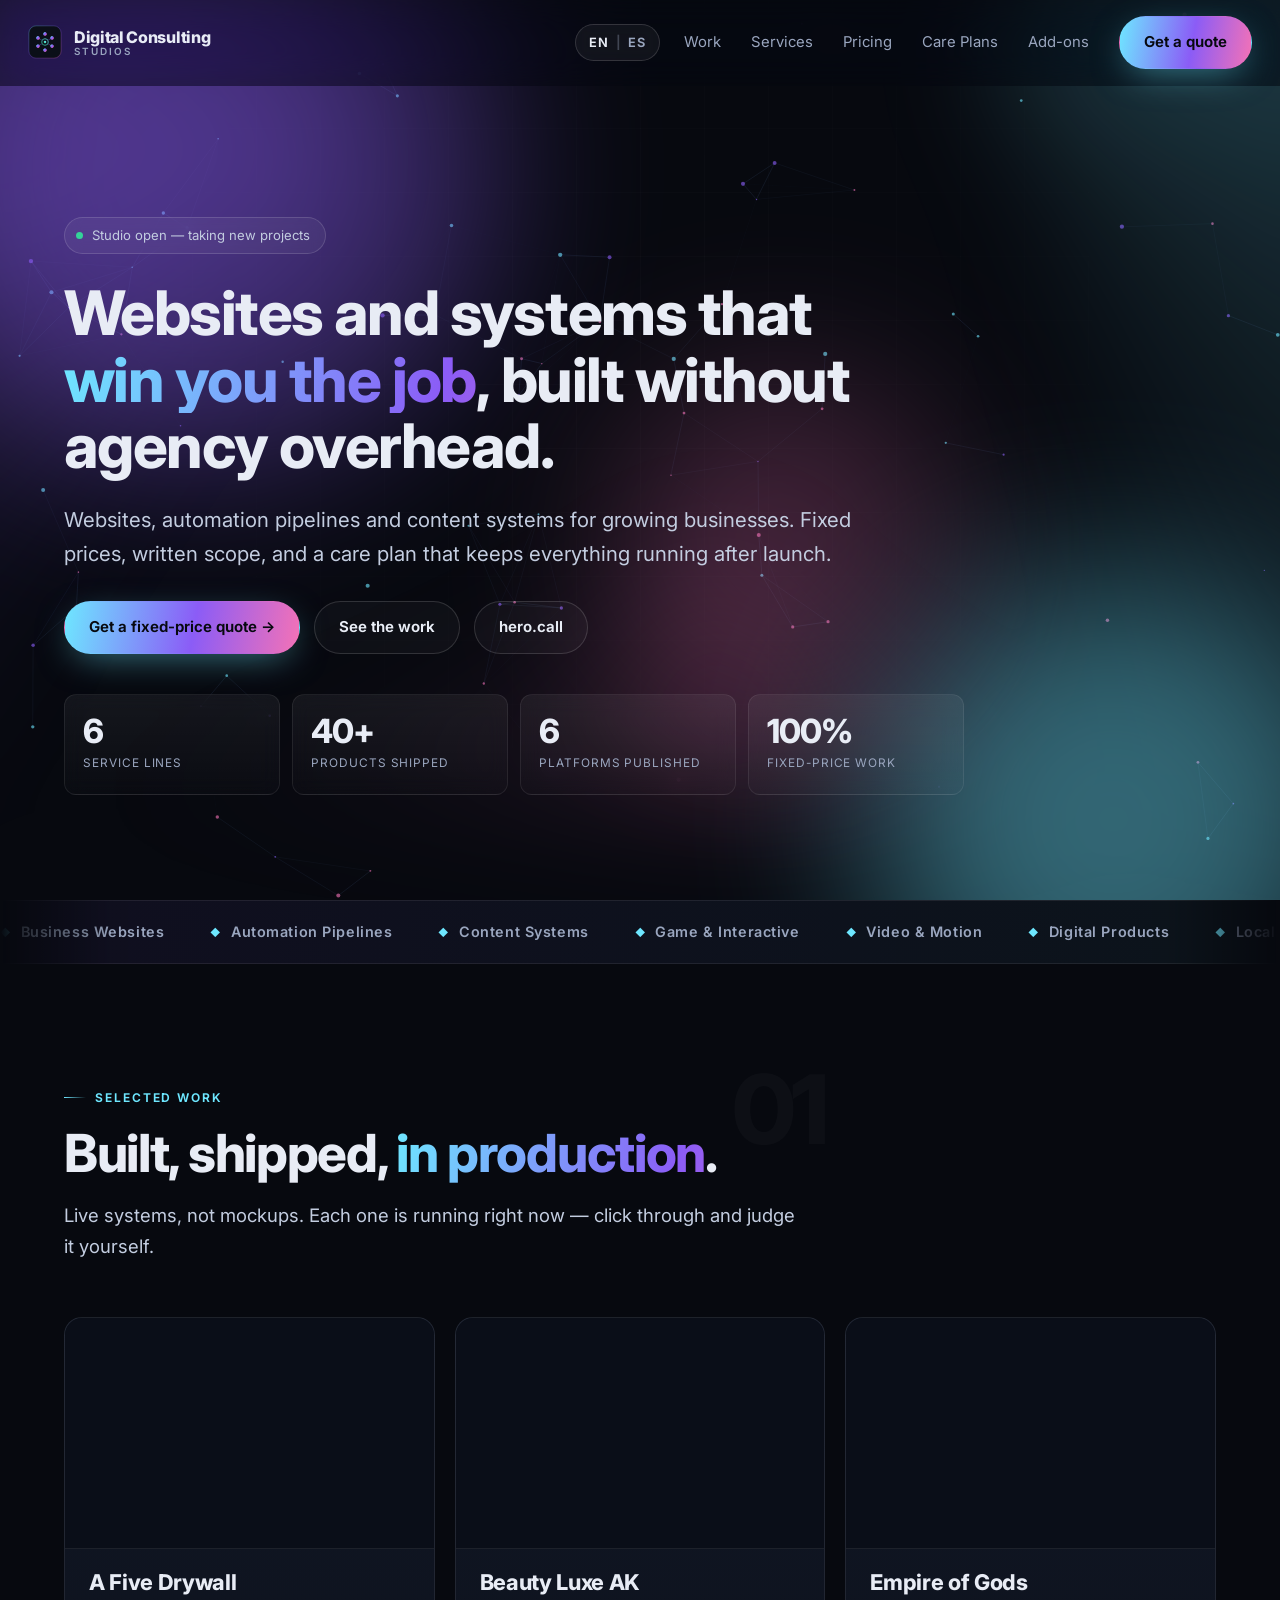
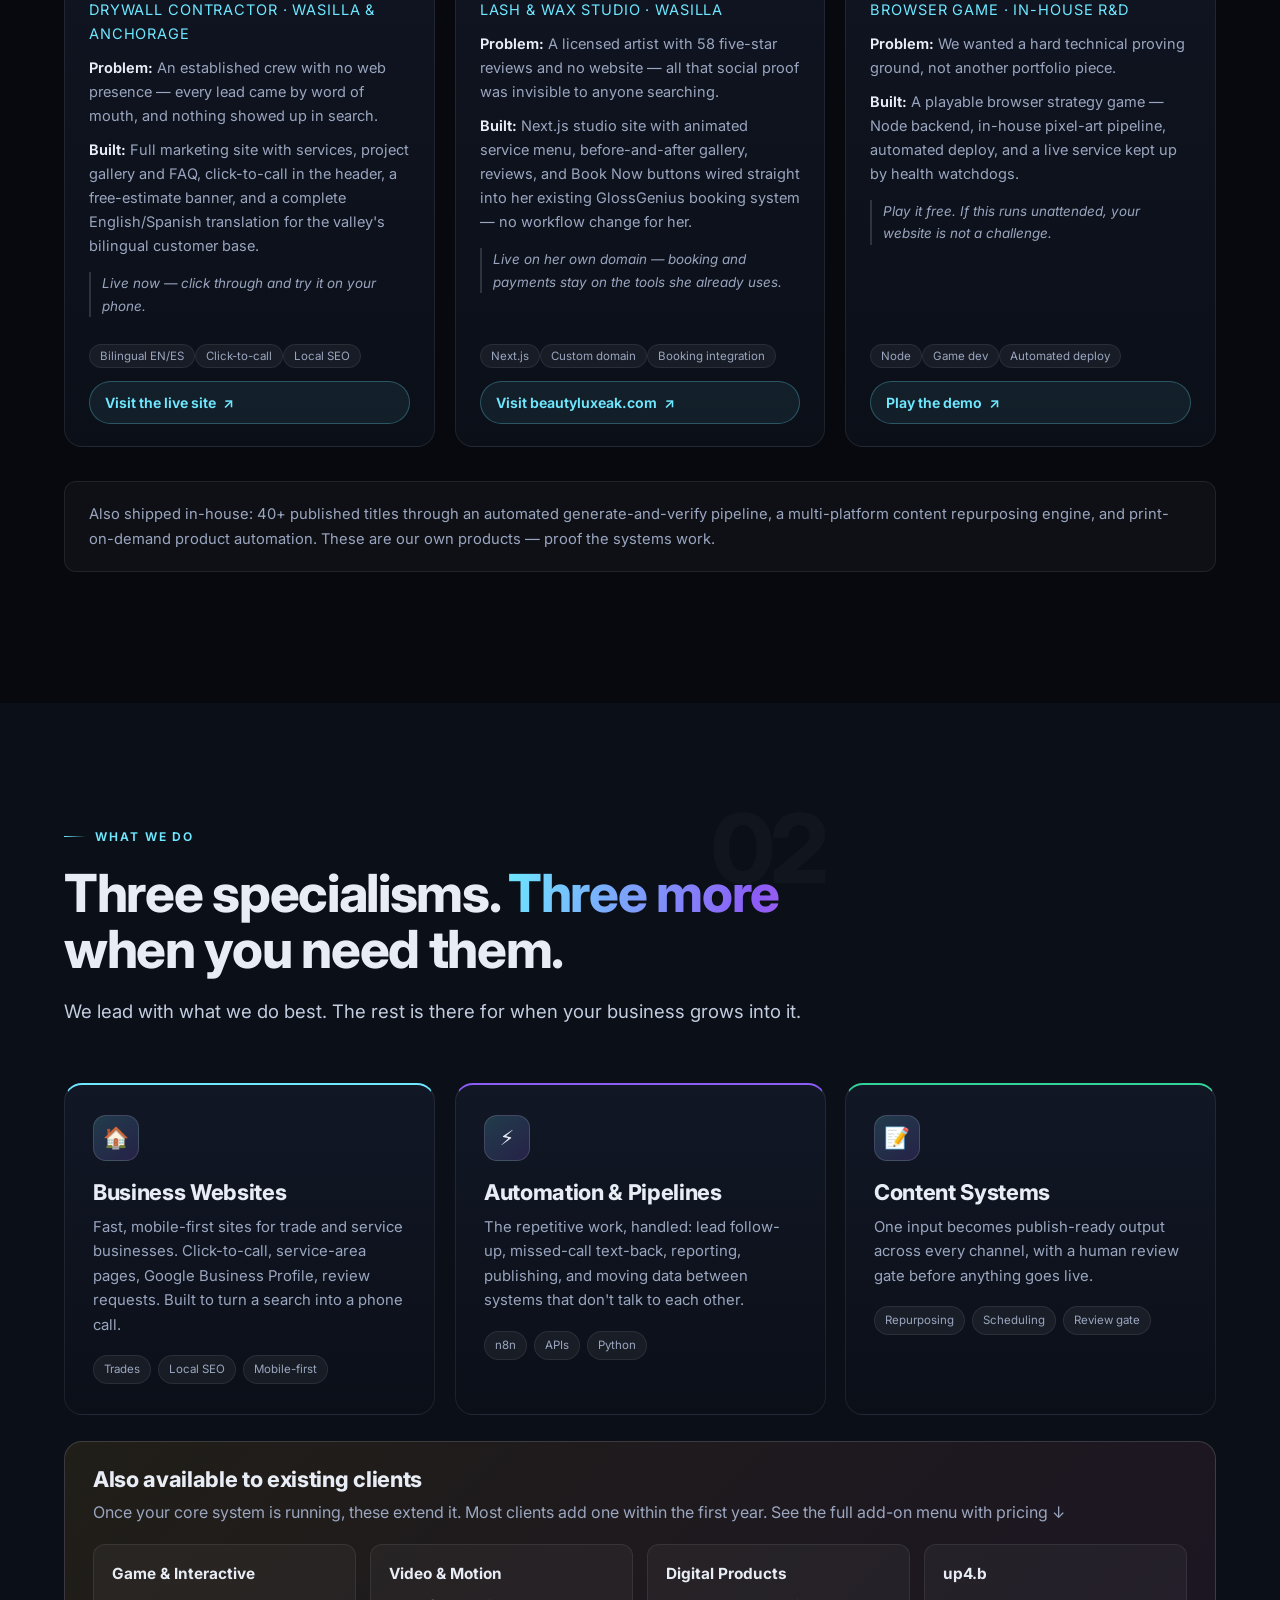
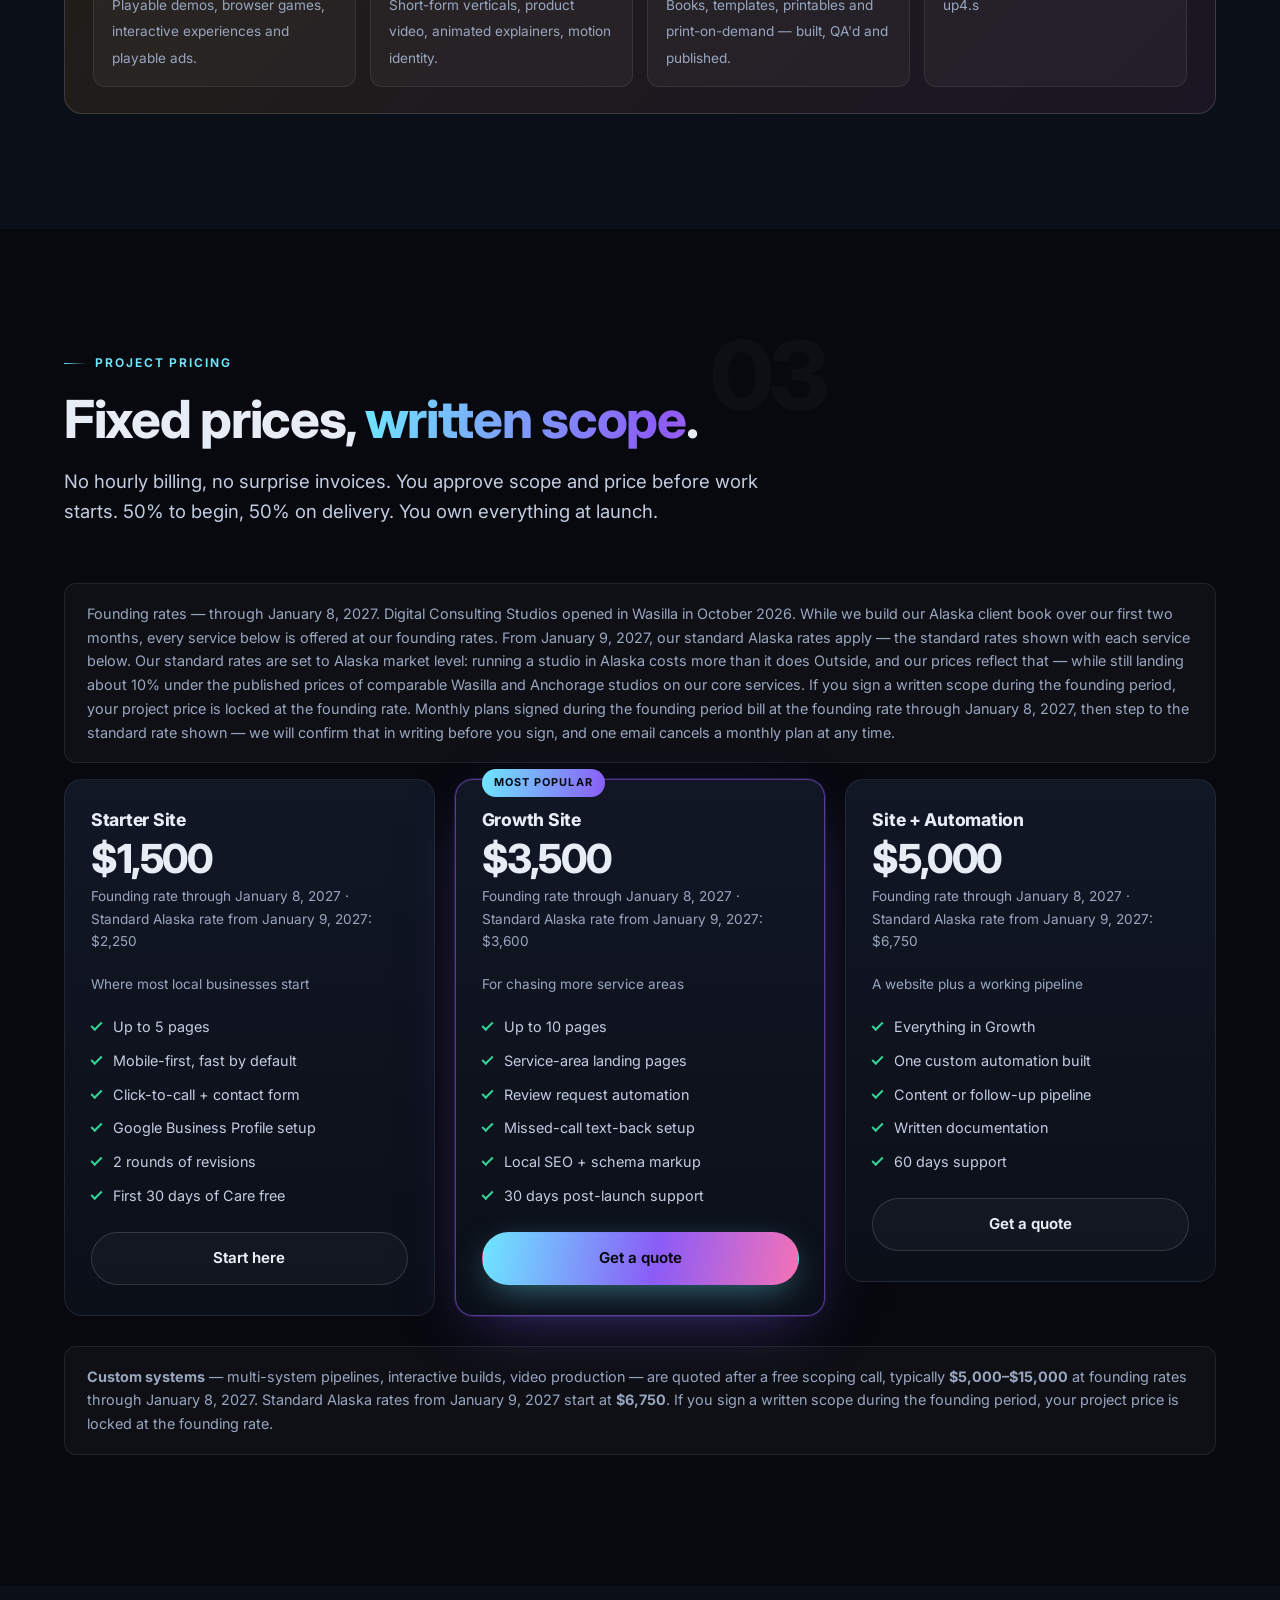
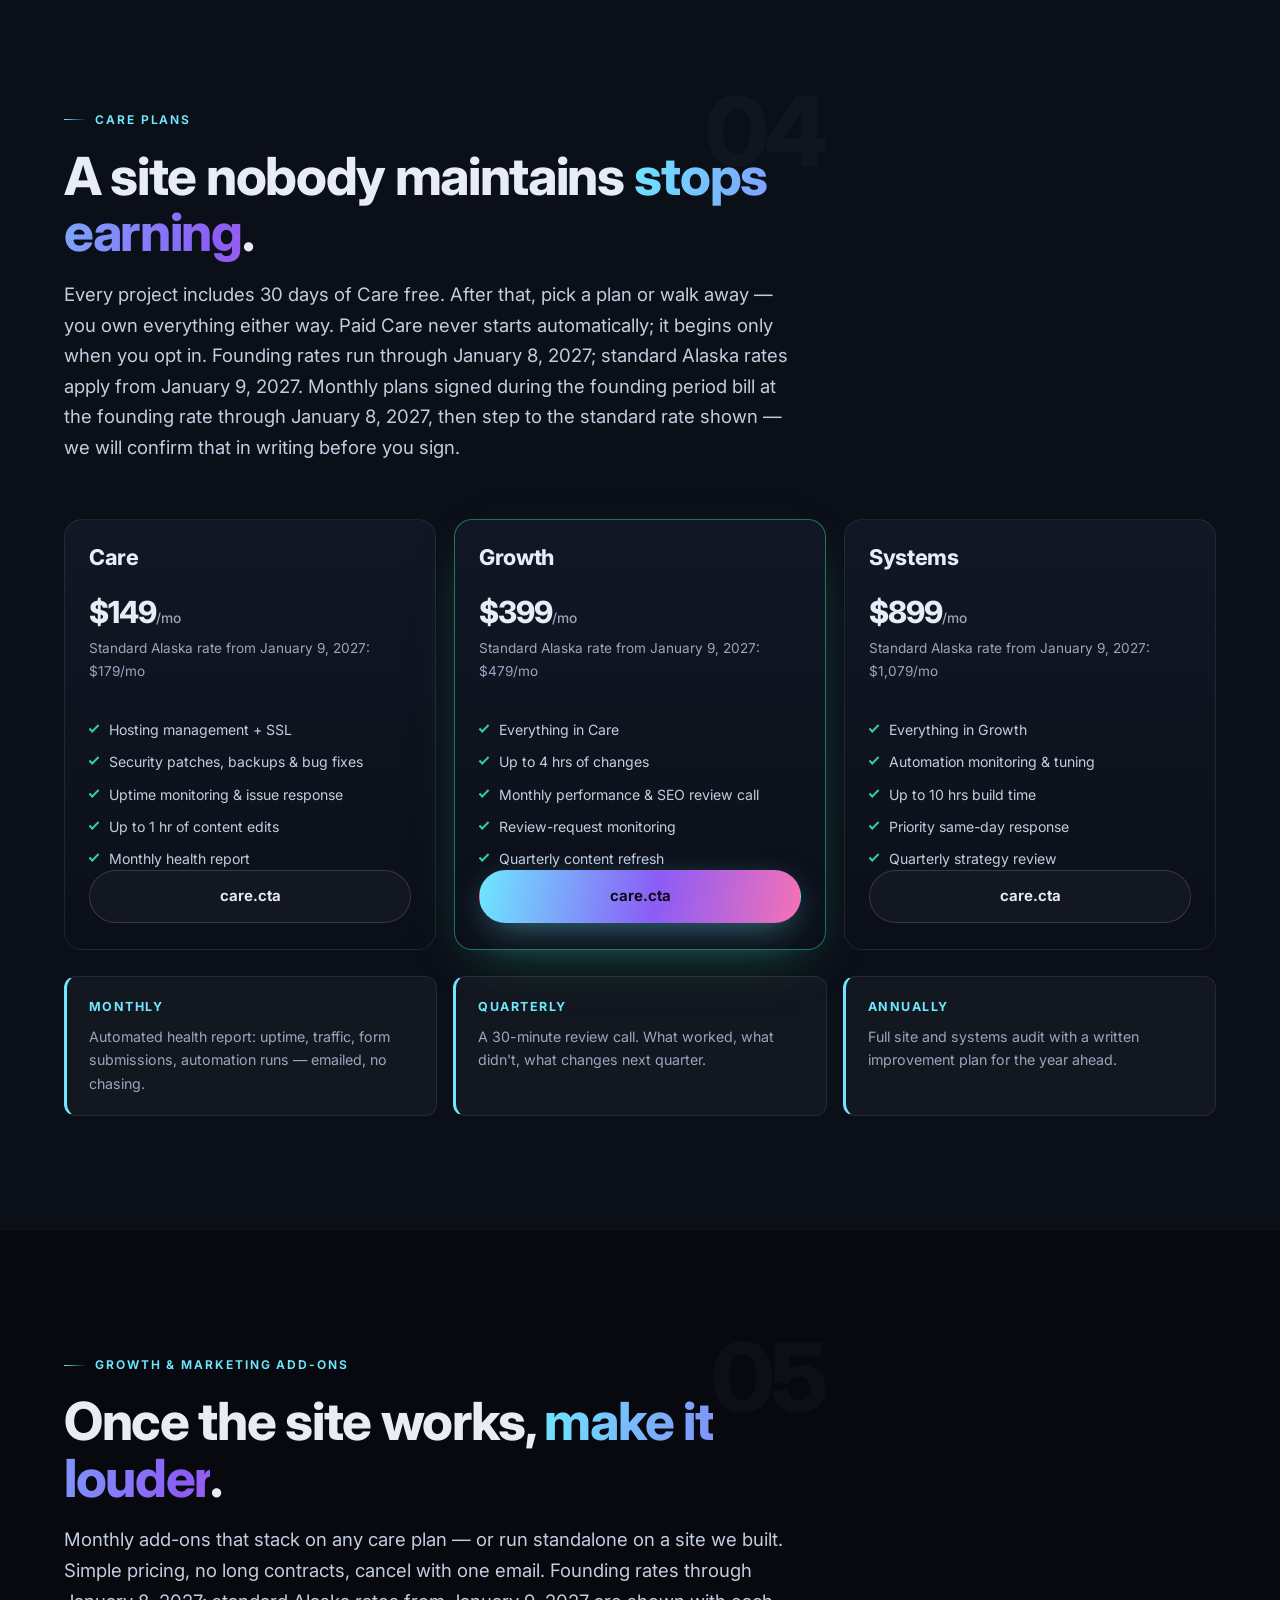
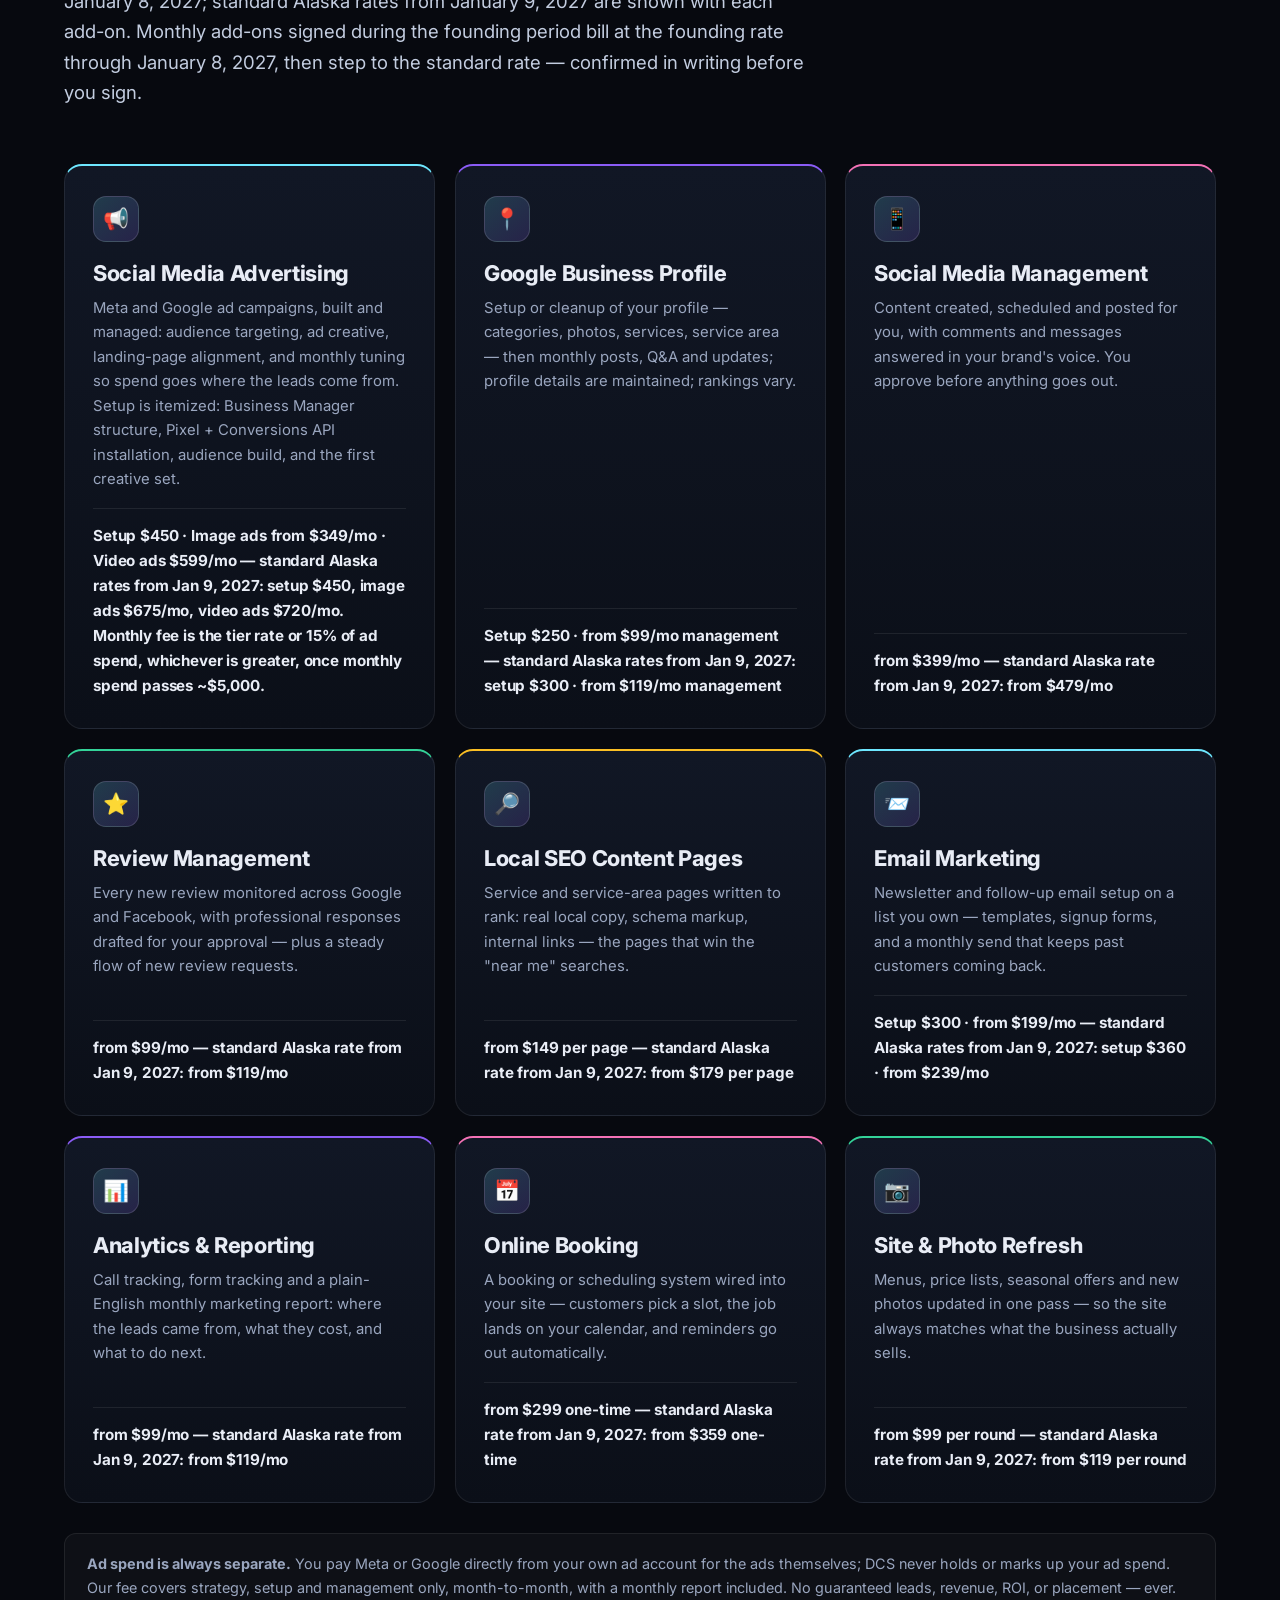
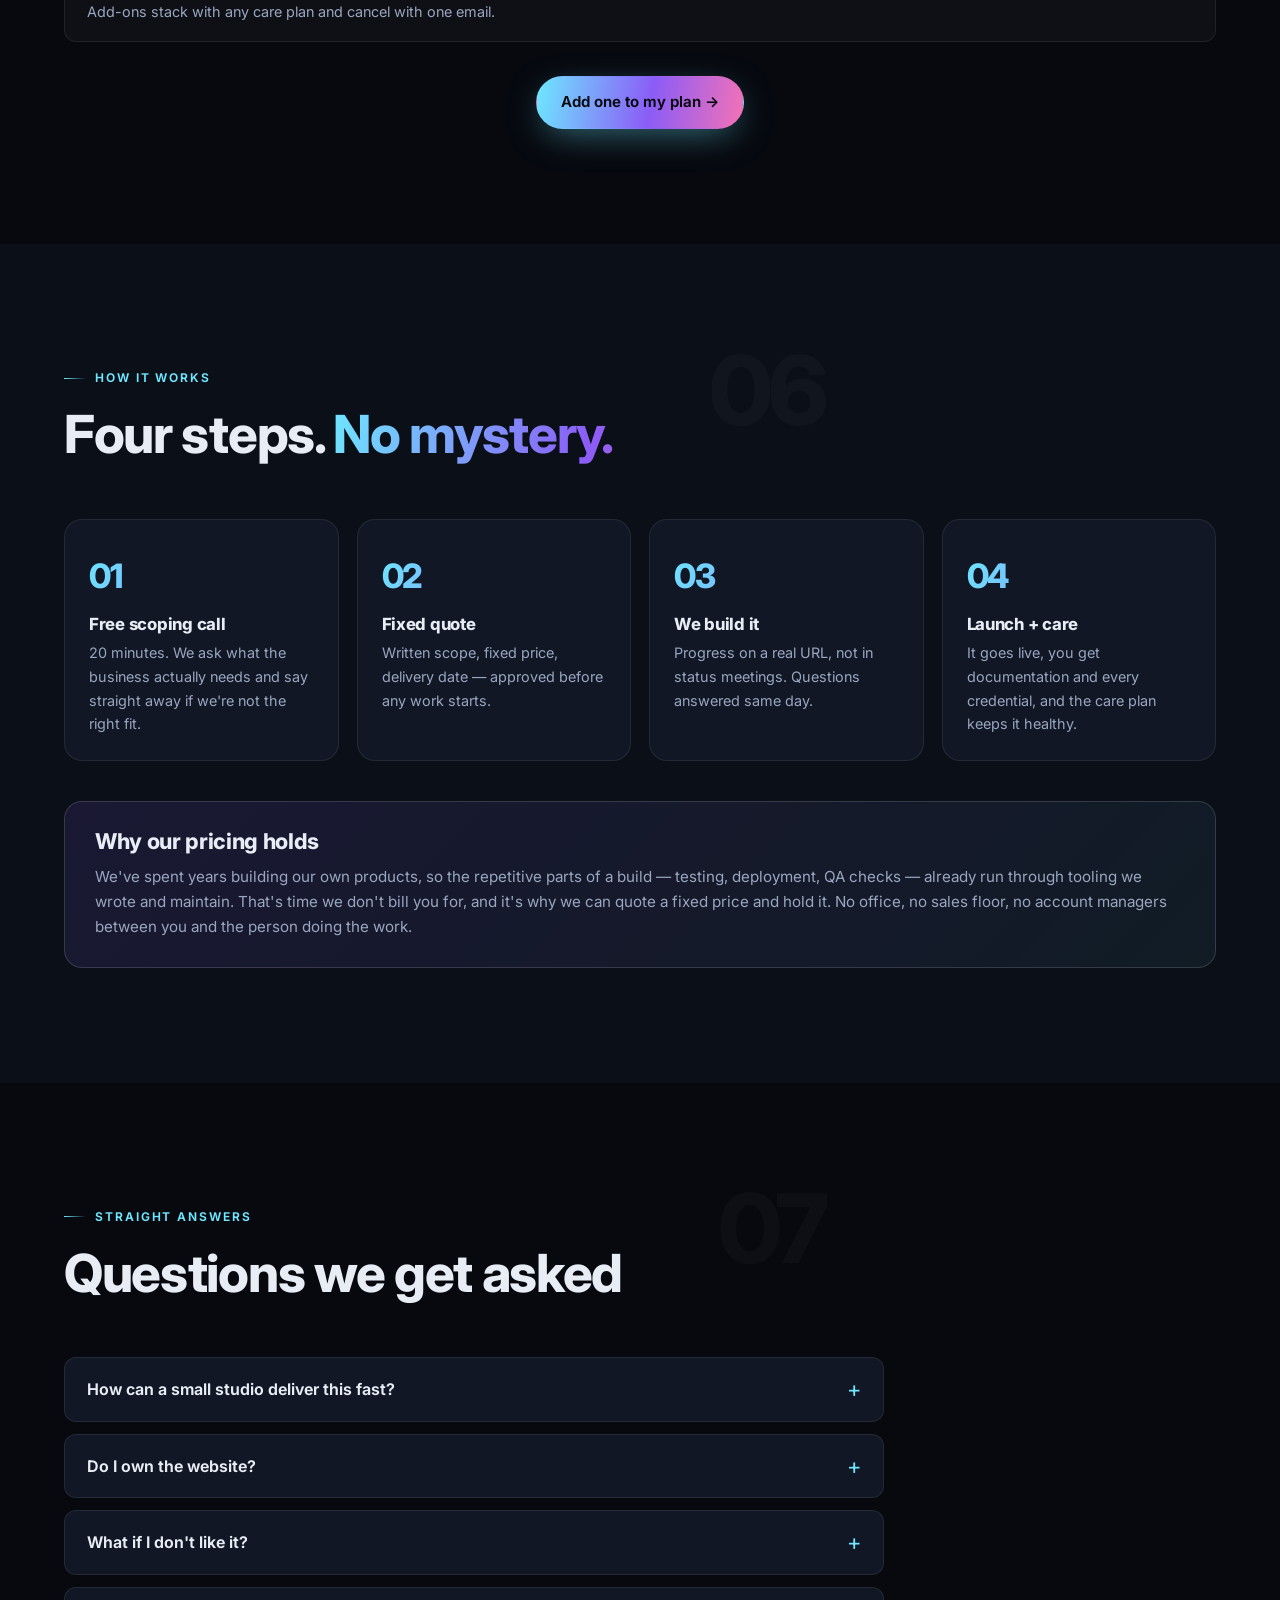
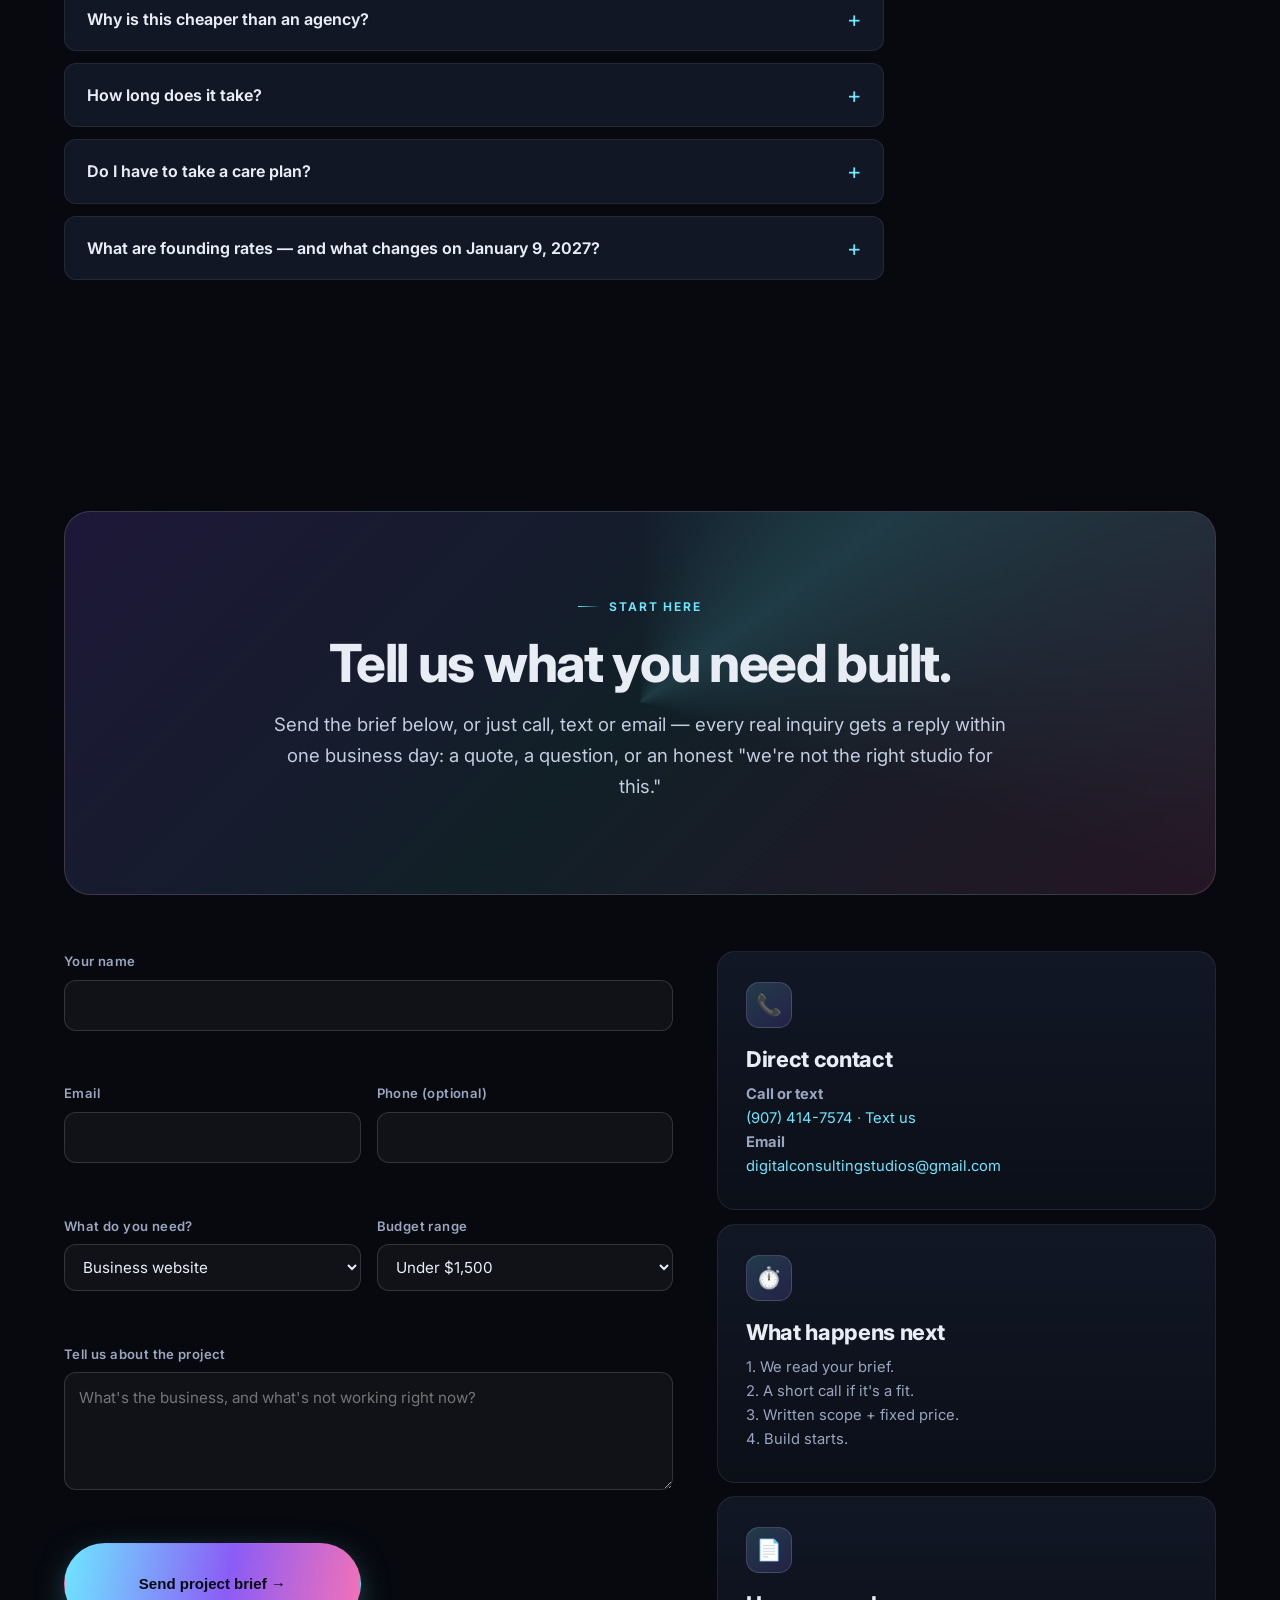
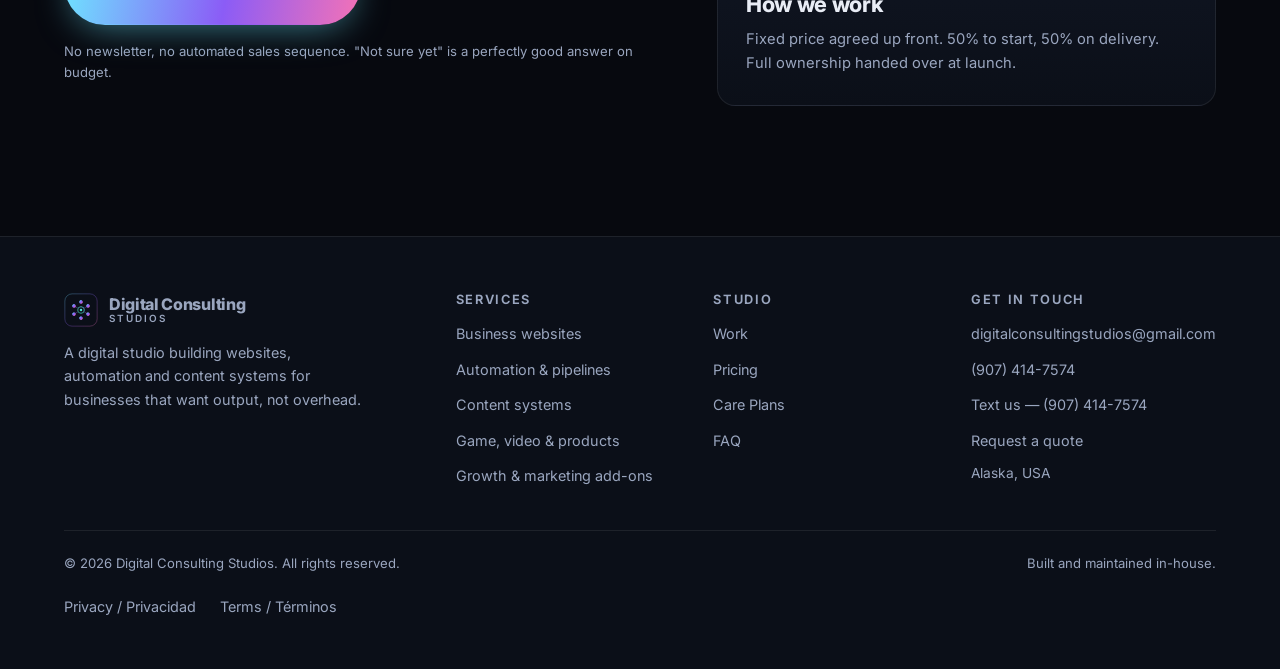
==== commit 4adc4b63: "Audit fixes: form captcha + disclosure, outcome copy qualified, UGC named, Care CTAs, hero phone" ====
--- a/index.html
+++ b/index.html
@@ -56,7 +56,7 @@
   <div class="wrap">
     <div class="hero-inner">
       <span class="pill reveal"><span class="dot" aria-hidden="true"></span> <span data-i18n="hero.pill">Studio open — taking new projects</span></span>
-      <h1 class="rise" data-i18n="hero.h1">Websites and systems that <span class="grad">win you the job</span>, built without agency overhead.</h1>
+      <h1 class="rise" data-i18n="hero.h1">Websites, automation and content systems for <span class="grad">growing local businesses</span> — built without agency overhead.</h1>
       <p class="lead reveal d2" data-i18n="hero.lead">
         Websites, automation pipelines and content systems for growing businesses.
         Fixed prices, written scope, and a care plan that keeps everything running after launch.
@@ -64,13 +64,14 @@
       <div class="btn-row reveal d3">
         <a href="#contact" class="btn btn-primary" data-i18n="hero.cta1">Get a fixed-price quote →</a>
         <a href="#work" class="btn btn-ghost" data-i18n="hero.cta2">See the work</a>
+        <a href="tel:+19074147574" class="btn btn-ghost" data-i18n="hero.call">Call (907) 414-7574</a>
       </div>
 
       <div class="metrics reveal d4">
-        <div class="metric"><b data-count="6" data-suffix="">0</b><span data-i18n="m1">Service lines</span></div>
-        <div class="metric"><b data-count="40" data-suffix="+">0</b><span data-i18n="m2">Products shipped</span></div>
-        <div class="metric"><b data-count="6" data-suffix="">0</b><span data-i18n="m3">Platforms published</span></div>
-        <div class="metric"><b data-count="100" data-suffix="%">0</b><span data-i18n="m4">Fixed-price work</span></div>
+        <div class="metric"><b data-count="6" data-suffix="">6</b><span data-i18n="m1">Service lines</span></div>
+        <div class="metric"><b data-count="40" data-suffix="+">40+</b><span data-i18n="m2">Products shipped</span></div>
+        <div class="metric"><b data-count="6" data-suffix="">6</b><span data-i18n="m3">Platforms published</span></div>
+        <div class="metric"><b data-count="100" data-suffix="%">100%</b><span data-i18n="m4">Fixed-price work</span></div>
       </div>
     </div>
   </div>
@@ -104,7 +105,6 @@
       <article class="case glow-card reveal">
         <div class="case-shot">
           <canvas data-viz="flow" aria-label="Animated pipeline visual" data-i18n-aria="a.viz1"></canvas>
-          <!-- TODO(owner): screenshot -> assets/proof/drywall.webp (replaces this canvas) -->
         </div>
         <div class="case-body">
           <h3>A Five Drywall</h3>
@@ -120,7 +120,6 @@
       <article class="case glow-card reveal d1">
         <div class="case-shot">
           <canvas data-viz="growth" aria-label="Animated growth chart visual" data-i18n-aria="a.viz2"></canvas>
-          <!-- TODO(owner): screenshot -> assets/proof/beautyluxe.webp -->
         </div>
         <div class="case-body">
           <h3>Beauty Luxe AK</h3>
@@ -141,9 +140,9 @@
           <h3>Empire of Gods</h3>
           <p class="case-meta" data-i18n="case3.meta">Browser game · in-house R&amp;D</p>
           <p data-i18n="case3.problem"><b>Problem:</b> We wanted a hard technical proving ground, not another portfolio piece.</p>
-          <p data-i18n="case3.built"><b>Built:</b> A playable browser strategy game — Node backend, in-house pixel-art pipeline, automated deploy, and a live service kept up by health watchdogs.</p>
-          <p class="case-note" data-i18n="case3.note">Play it free. If this runs unattended, your website is not a challenge.</p>
-          <div class="tags"><span class="tag" data-i18n="case3.tag1">Node</span><span class="tag" data-i18n="case3.tag2">Game dev</span><span class="tag" data-i18n="case3.tag3">Automated deploy</span></div>
+          <p data-i18n="case3.built"><b>Built:</b> A playable browser strategy game — a self-contained static build (no server backend) with an in-house art pipeline and automated deploy; game state saves locally in the browser.</p>
+          <p class="case-note" data-i18n="case3.note">Play the free demo in your browser. The full game is on itch.io; the $19 AI Crew Engine kit is a separate tool, not part of the game.</p>
+          <div class="tags"><span class="tag" data-i18n="case3.tag1">Browser-native</span><span class="tag" data-i18n="case3.tag2">Game dev</span><span class="tag" data-i18n="case3.tag3">Automated deploy</span></div>
           <a class="case-link" href="https://mrjcarrazco.github.io/eog/" target="_blank" rel="noopener" data-i18n="case3.link">Play the demo <span aria-hidden="true">&#8599;</span></a>
         </div>
       </article>
@@ -199,6 +198,7 @@
         <div class="upsell-item"><b data-i18n="up1.b">Game &amp; Interactive</b><span data-i18n="up1.s">Playable demos, browser games, interactive experiences and playable ads.</span></div>
         <div class="upsell-item"><b data-i18n="up2.b">Video &amp; Motion</b><span data-i18n="up2.s">Short-form verticals, product video, animated explainers, motion identity.</span></div>
         <div class="upsell-item"><b data-i18n="up3.b">Digital Products</b><span data-i18n="up3.s">Books, templates, printables and print-on-demand — built, QA'd and published.</span></div>
+        <div class="upsell-item"><b data-i18n="up4.b">UGC &amp; Product Video</b><span data-i18n="up4.s">Short presenter and faceless product videos for your ads, listings and product pages.</span></div>
       </div>
     </div>
   </div>
@@ -302,6 +302,7 @@
           <li data-i18n="c1.l4">Up to 1 hr of content edits</li>
           <li data-i18n="c1.l5">Monthly health report</li>
         </ul>
+        <a href="#contact" class="btn btn-ghost full" data-i18n="care.cta">Ask about Care plans</a>
       </article>
 
       <article class="plan pick reveal d1">
@@ -315,6 +316,7 @@
           <li data-i18n="c2.l4">Review-request monitoring</li>
           <li data-i18n="c2.l5">Quarterly content refresh</li>
         </ul>
+        <a href="#contact" class="btn btn-primary full" data-i18n="care.cta">Ask about Care plans</a>
       </article>
 
       <article class="plan reveal d2">
@@ -328,6 +330,7 @@
           <li data-i18n="c3.l4">Priority same-day response</li>
           <li data-i18n="c3.l5">Quarterly strategy review</li>
         </ul>
+        <a href="#contact" class="btn btn-ghost full" data-i18n="care.cta">Ask about Care plans</a>
       </article>
     </div>
 
@@ -355,7 +358,7 @@
       <article class="card card-top k1 glow-card reveal">
         <div class="ico" aria-hidden="true">&#128226;</div>
         <h3 data-i18n="ad1.h3">Social Media Advertising</h3>
-        <p data-i18n="ad1.p">Meta and Google ad campaigns, built and managed: audience targeting, ad creative, landing-page alignment, and monthly tuning so spend goes where the leads come from.</p>
+        <p data-i18n="ad1.p">Meta and Google ad campaigns, built and managed: audience targeting, ad creative, landing-page alignment, and monthly tuning with plain-English reporting on what your spend produced.</p>
         <div class="addon-price" data-i18n="ad1.price">Setup $450 · from $349/mo management</div>
       </article>
 
@@ -383,7 +386,7 @@
       <article class="card card-top k5 glow-card reveal d1">
         <div class="ico" aria-hidden="true">&#128270;</div>
         <h3 data-i18n="ad5.h3">Local SEO Content Pages</h3>
-        <p data-i18n="ad5.p">Service and service-area pages written to rank: real local copy, schema markup, internal links — the pages that win the "near me" searches.</p>
+        <p data-i18n="ad5.p">Service and service-area pages built for local search: real local copy, schema markup, internal links — written for the "near me" searches customers actually make. Rankings vary.</p>
         <div class="addon-price" data-i18n="ad5.price">from $149 per page</div>
       </article>
 
@@ -531,7 +534,7 @@
             <option data-i18n="f.o2">Automation / pipeline</option>
             <option data-i18n="f.o3">Content system</option>
             <option data-i18n="f.o4">Game / interactive</option>
-            <option data-i18n="f.o5">Video &amp; motion</option>
+            <option data-i18n="f.o5">Video, motion &amp; UGC</option>
             <option data-i18n="f.o6">Digital products</option>
             <option data-i18n="f.o8">Marketing: ads, GBP, social</option>
             <option data-i18n="f.o7">Not sure yet</option>
@@ -554,11 +557,11 @@
                     placeholder="What's the business, and what's not working right now?"></textarea>
         </div>
         <input type="hidden" name="_subject" value="New project inquiry — Digital Consulting Studios website">
-        <input type="hidden" name="_captcha" value="false">
+        <input type="hidden" name="_captcha" value="true">
         <input type="hidden" name="_next" value="https://mrjcarrazco.github.io/digital-consulting-studios/?sent=1#contact">
         <button type="submit" class="btn btn-primary full" data-i18n="f.send">Send project brief →</button>
         <p class="form-note" id="form-status" data-i18n="f.note">
-          No newsletter, no automated sales sequence. "Not sure yet" is a perfectly good answer on budget.
+          No newsletter, no automated sales sequence. "Not sure yet" is a perfectly good answer on budget. Submitting sends your details through FormSubmit to our business inbox — see our <a href="privacy.html">privacy page</a> for how inquiries are handled.
         </p>
       </form>
 
@@ -601,8 +604,6 @@
           A digital studio building websites, automation and content systems
           for businesses that want output, not overhead.
         </p>
-        <!-- TODO(owner): add the registered LLC name + business license number here
-             once filed. Do not add before it is real. -->
       </div>
       <div>
         <h4 data-i18n="ft.services">Services</h4>
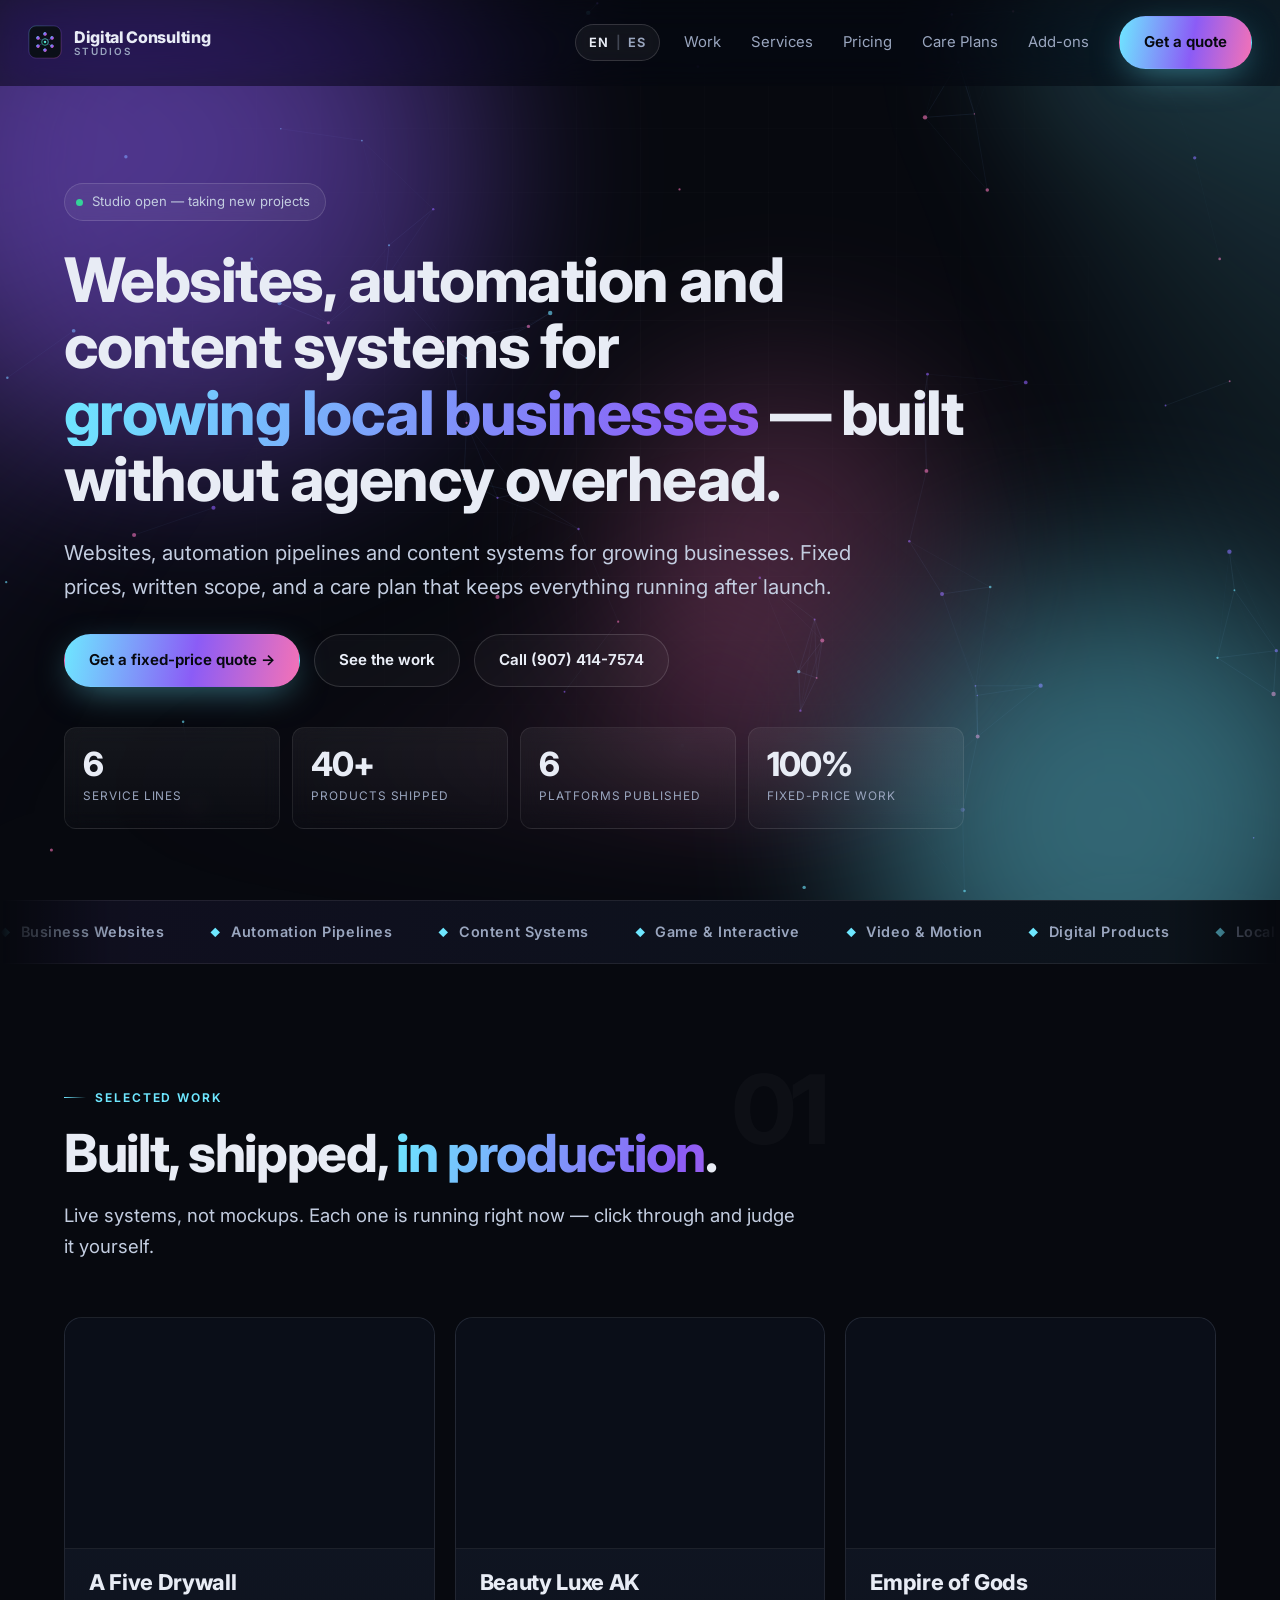
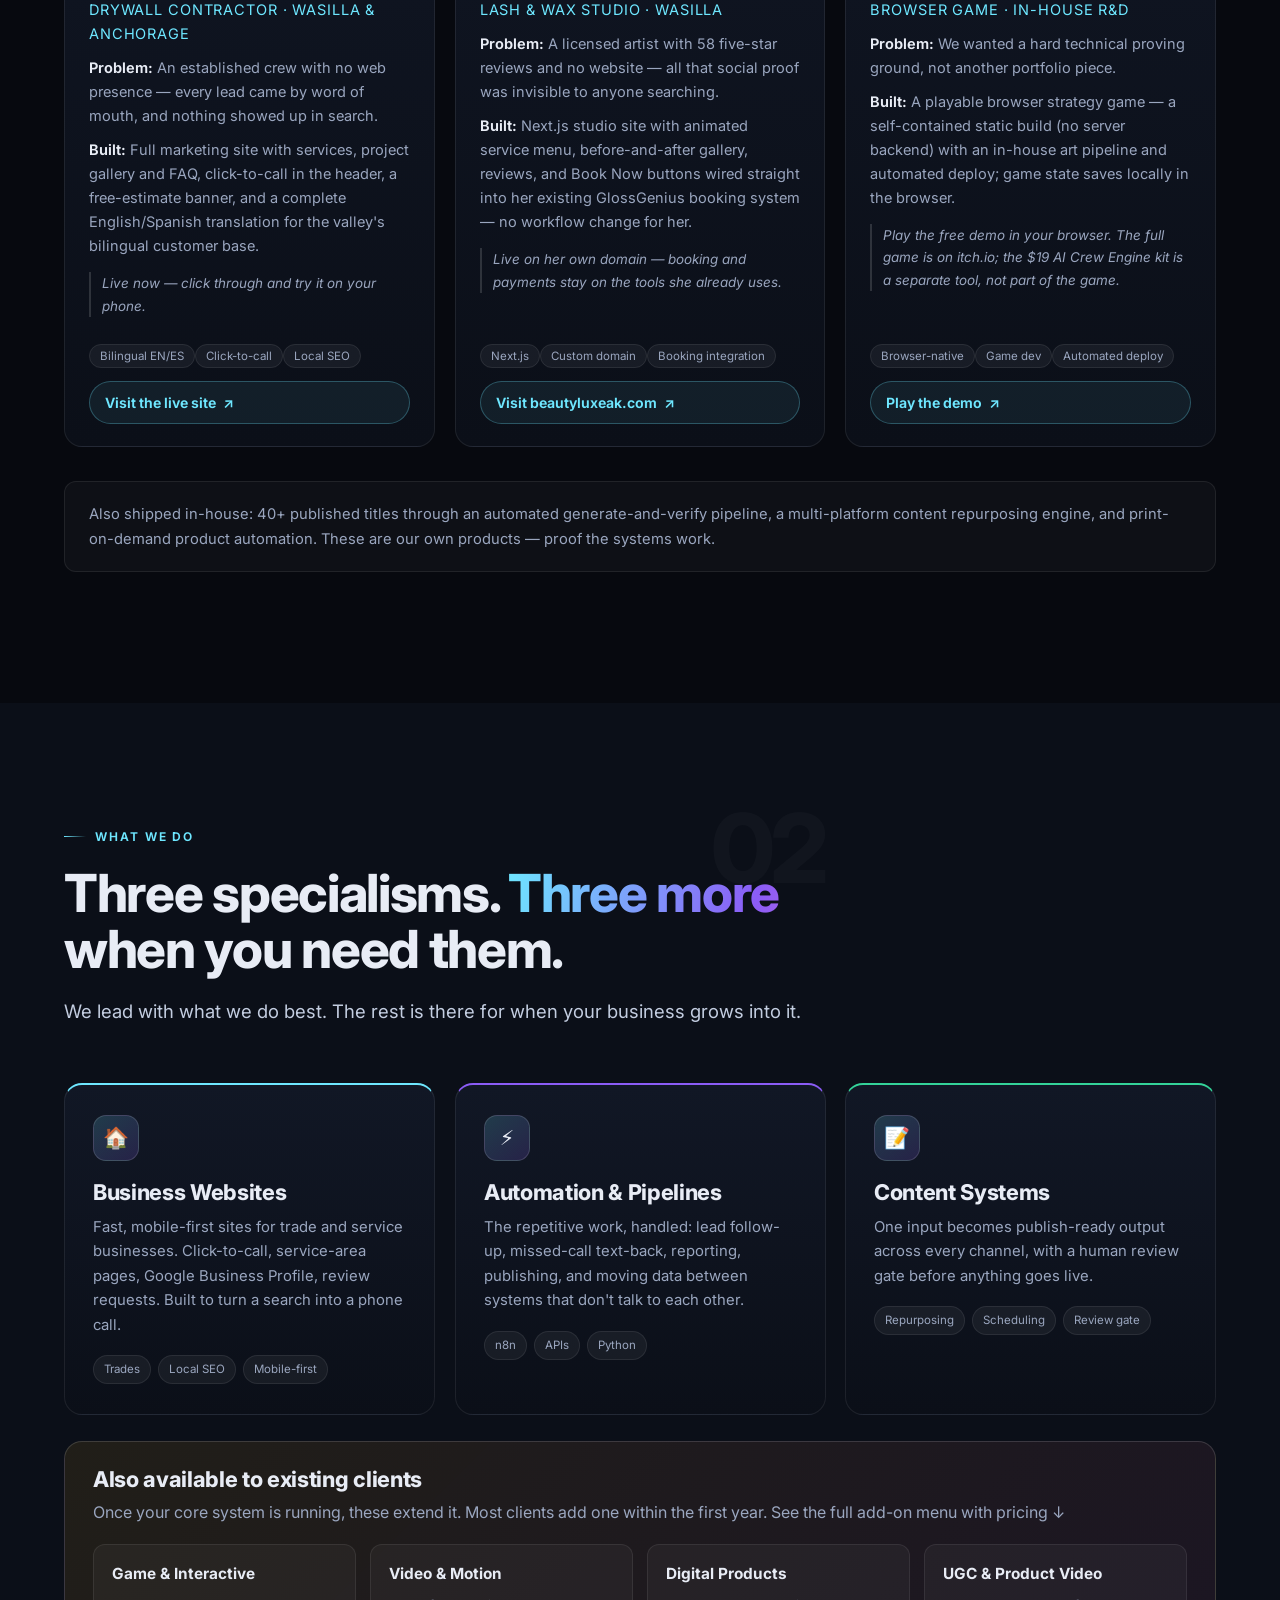
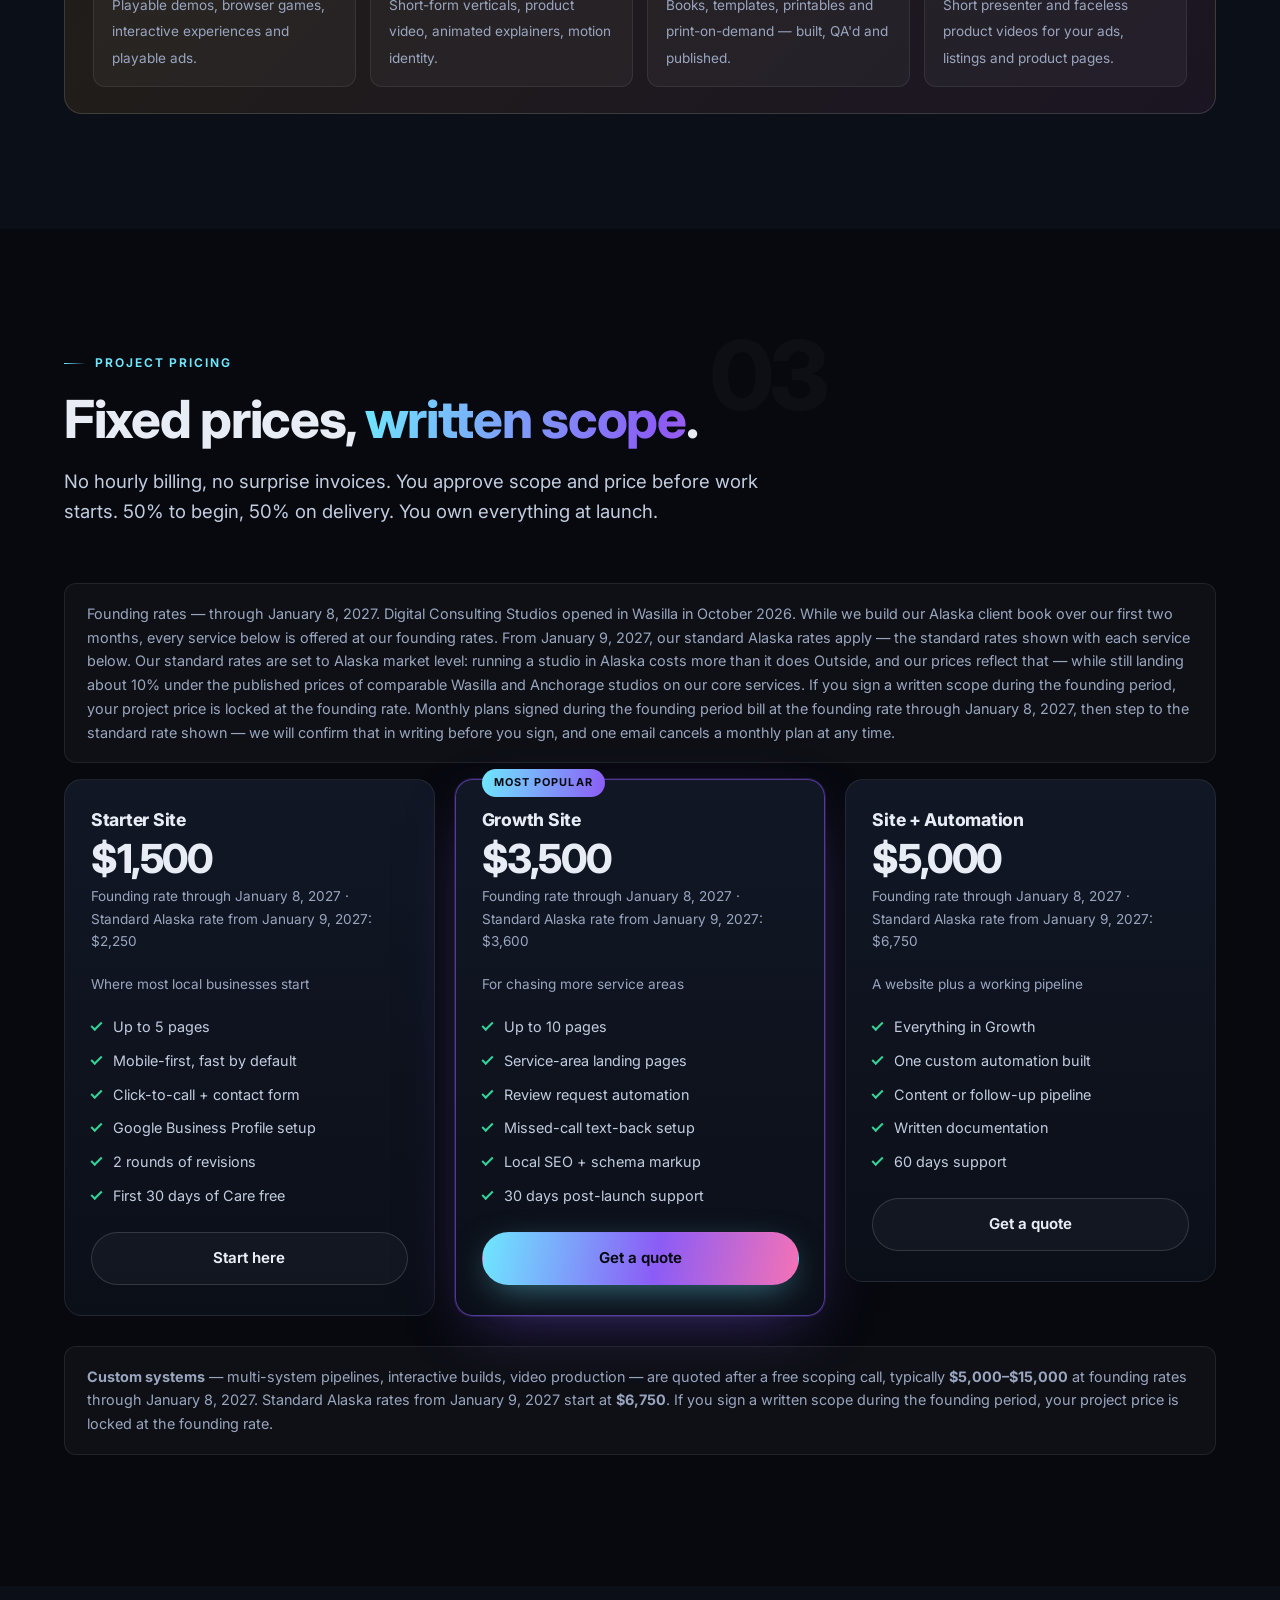
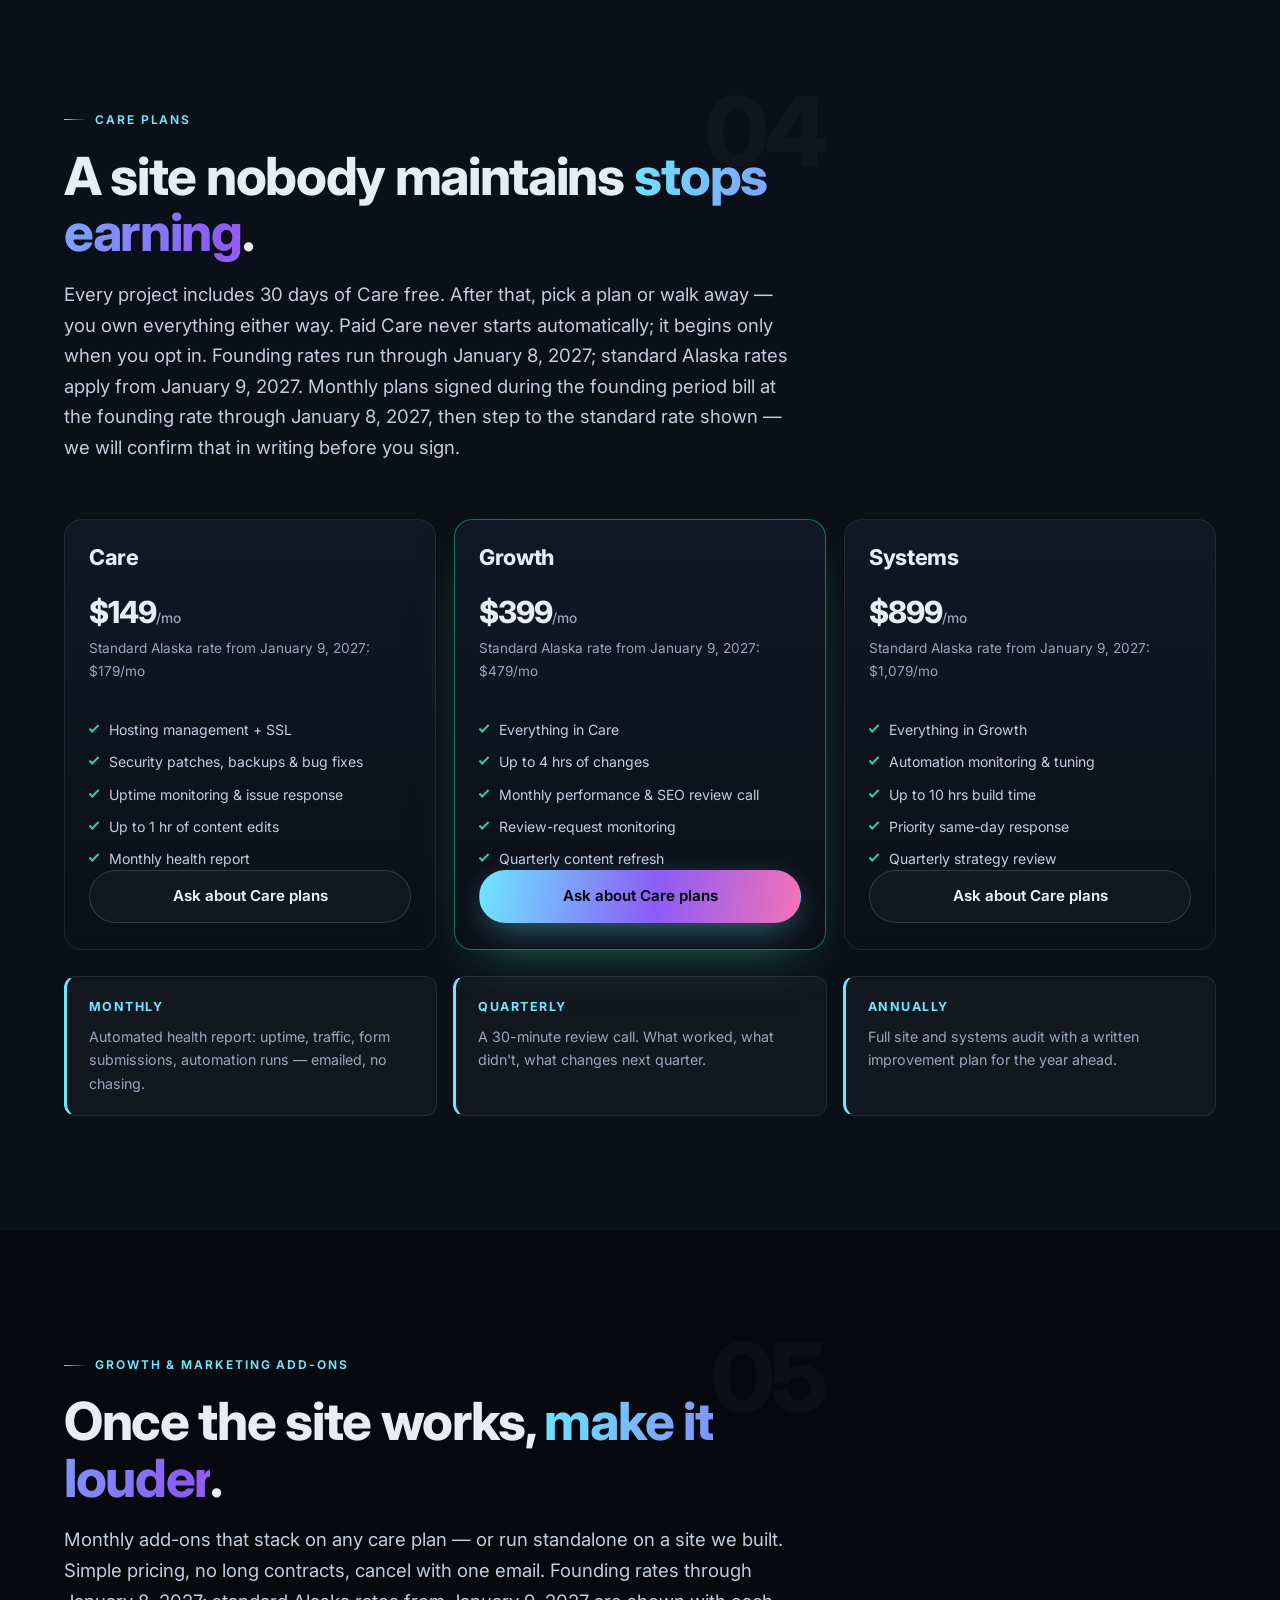
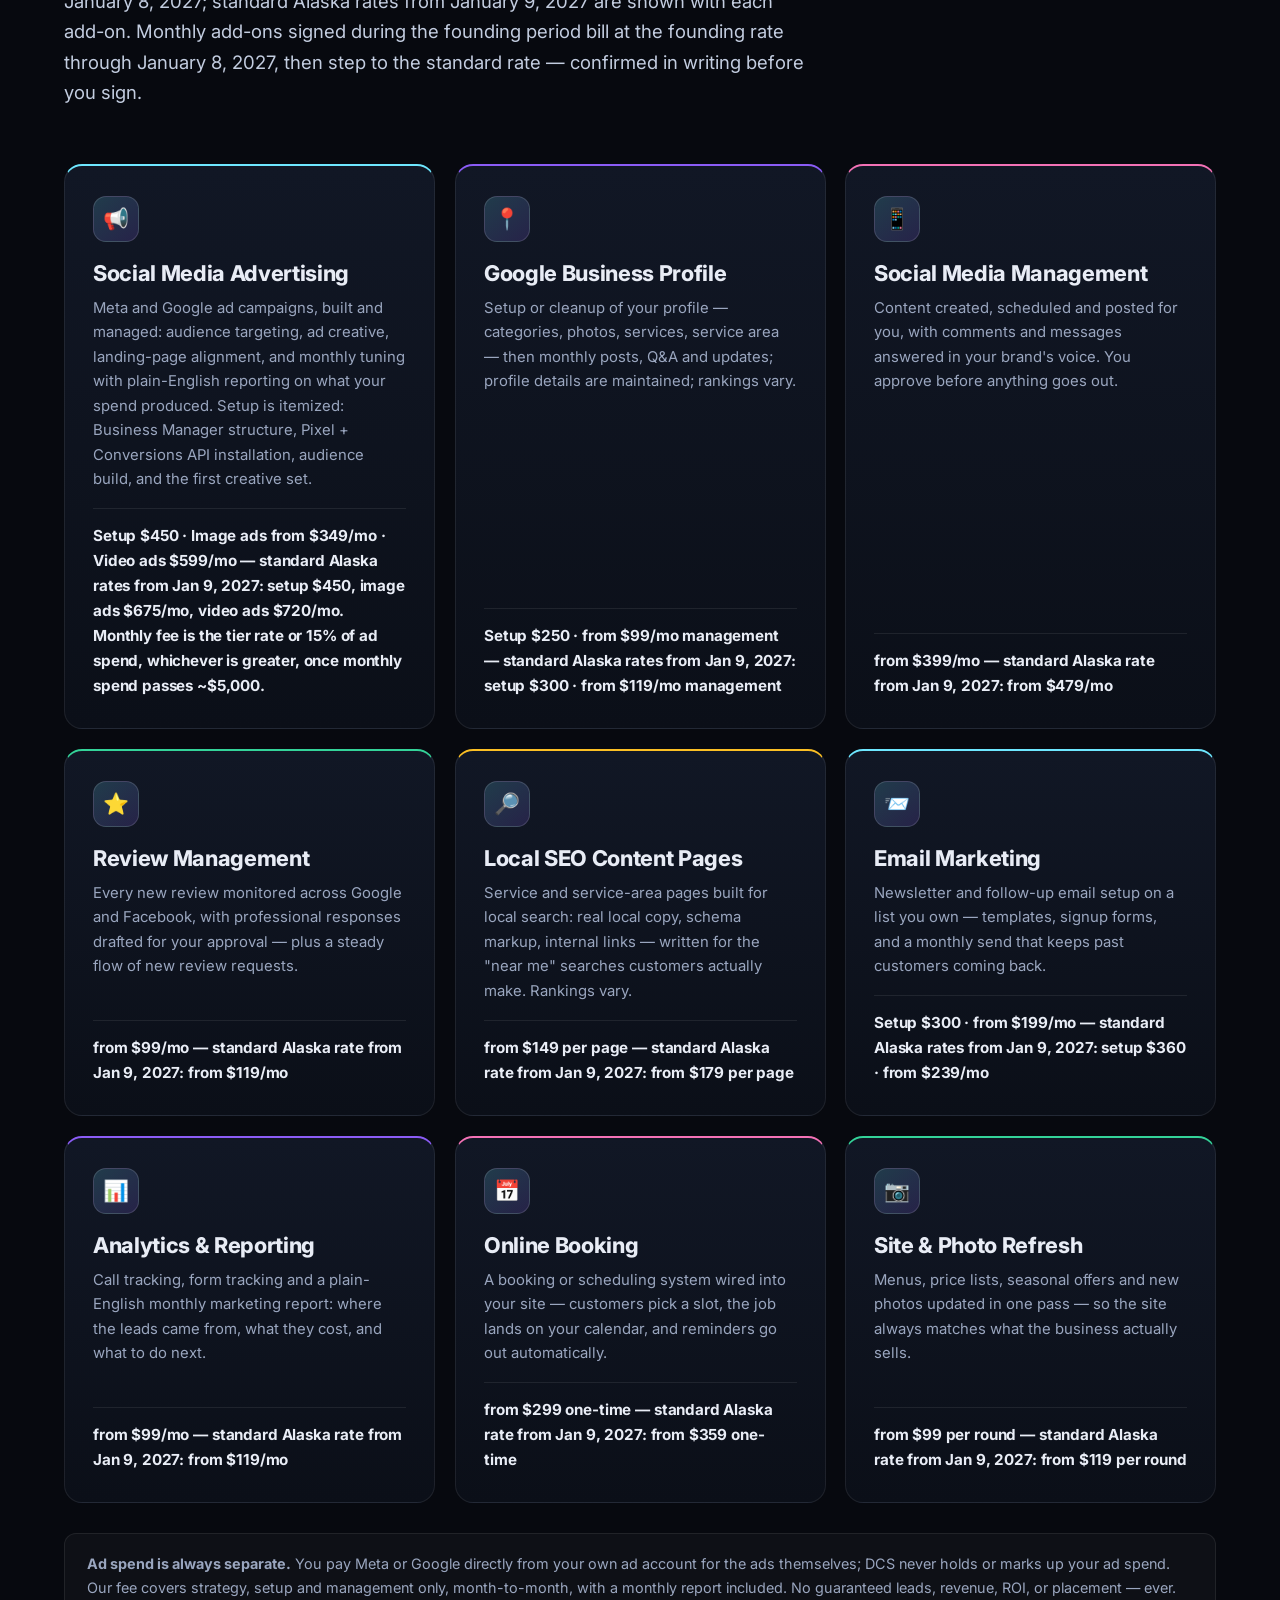
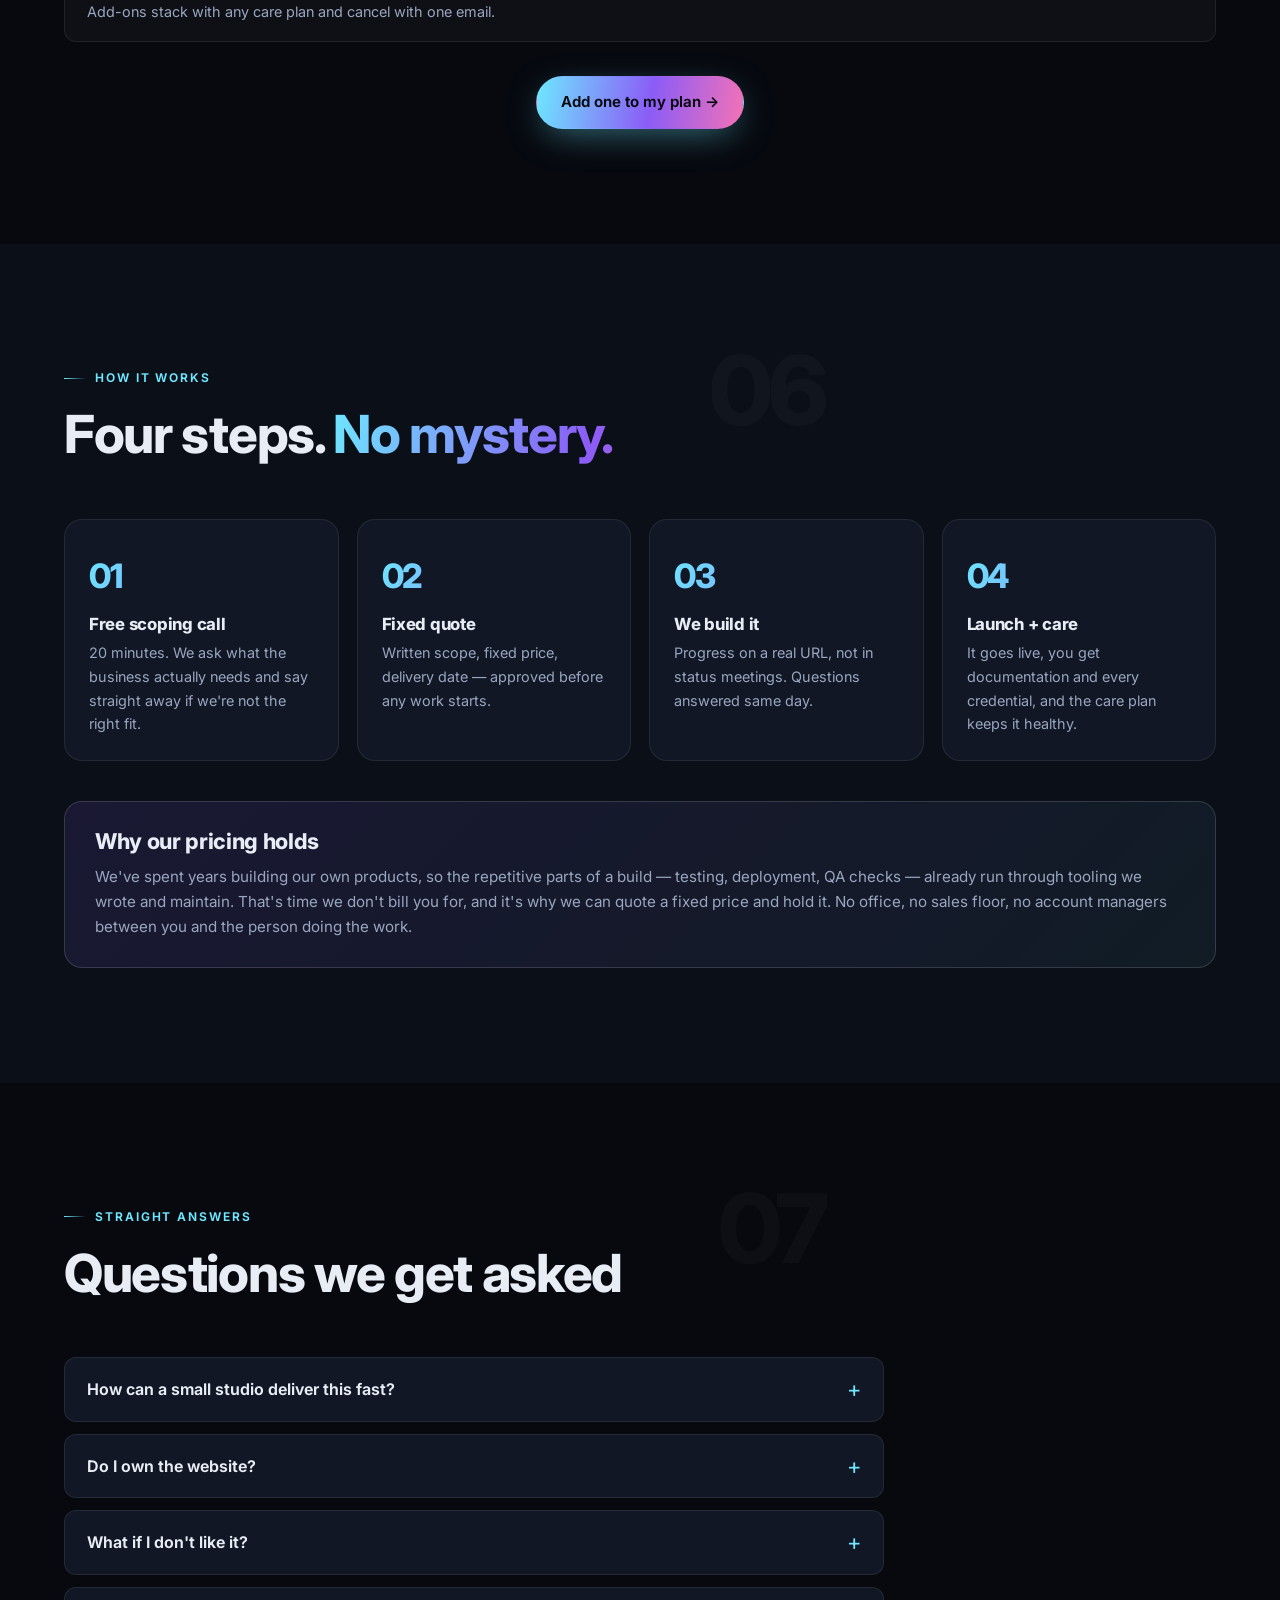
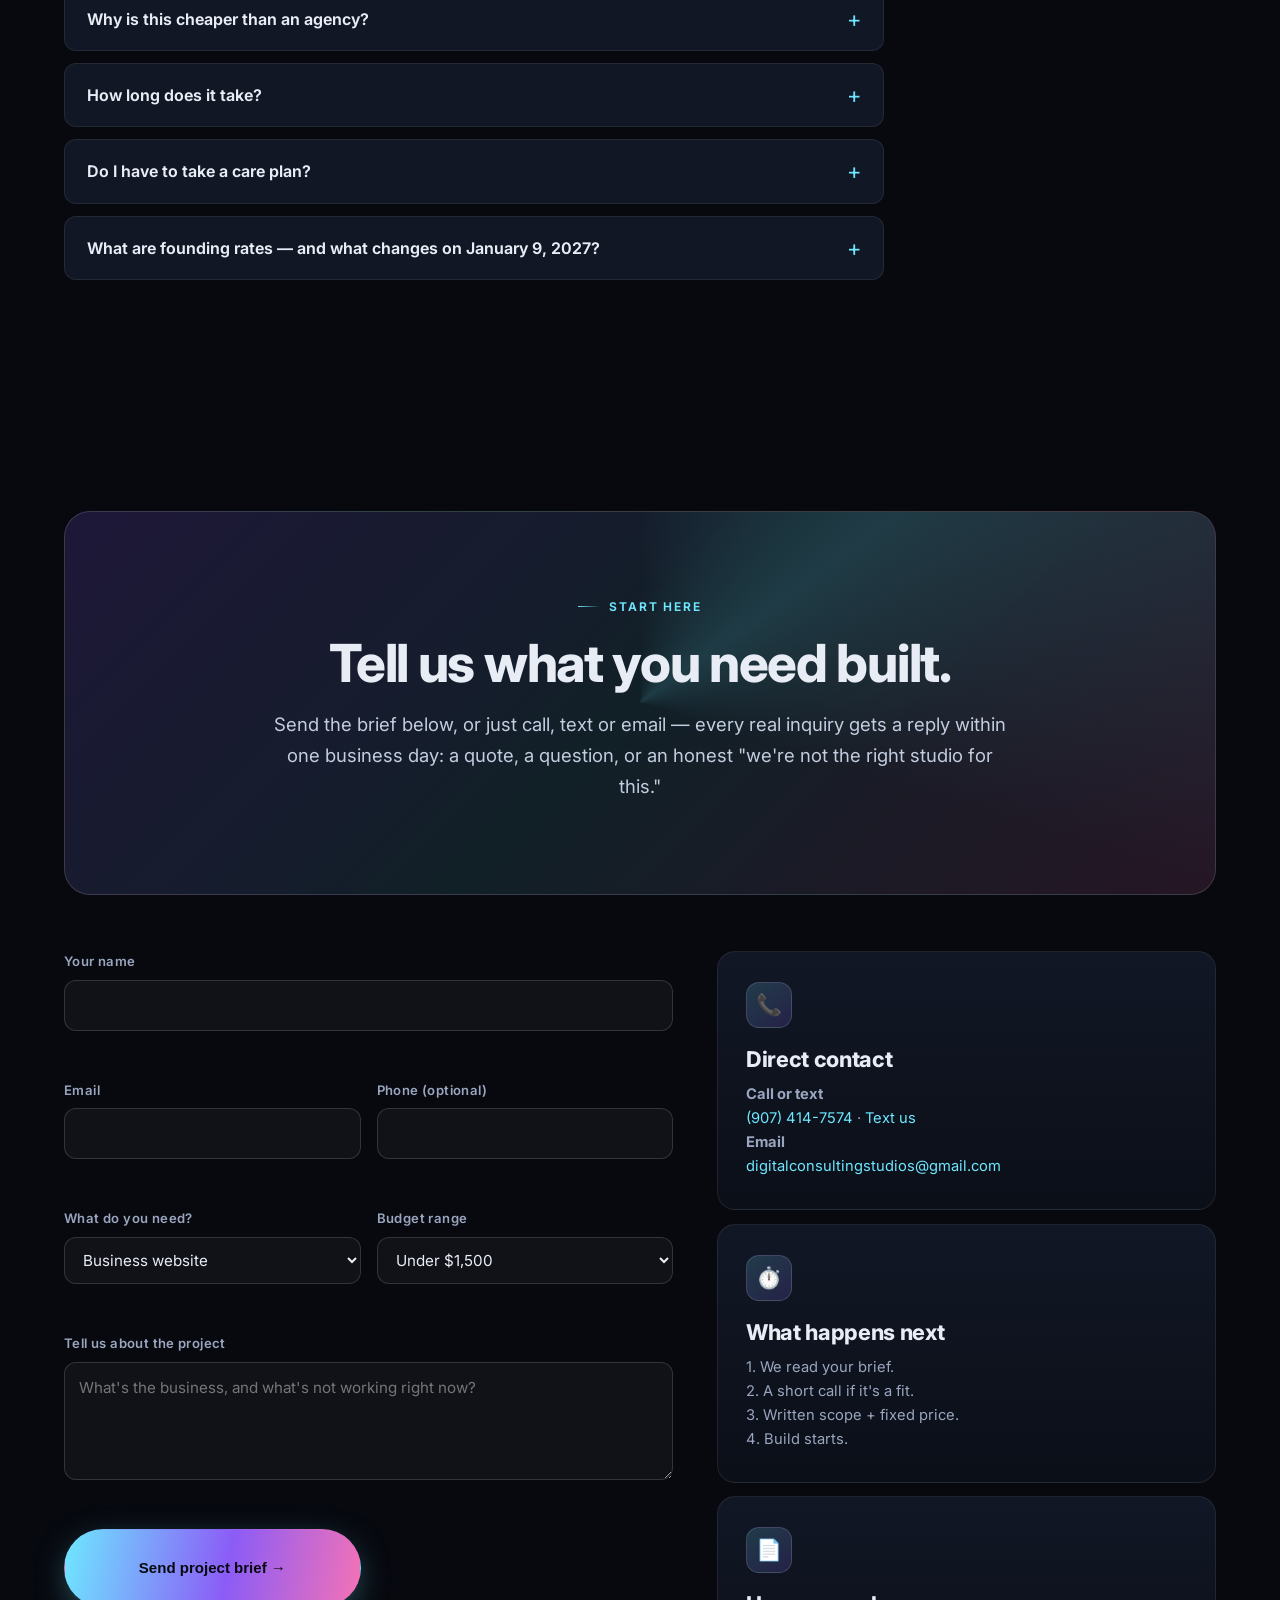
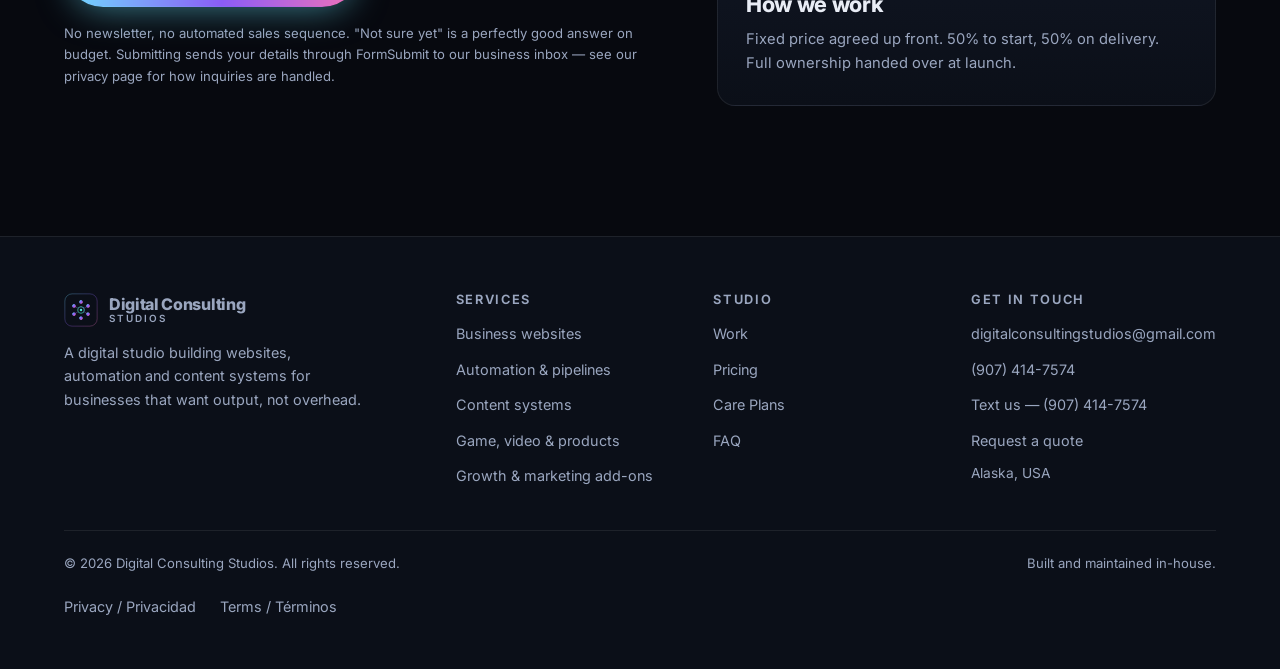
==== commit a9a3a8bf: "SEO: canonical, OG/Twitter tags, schema JSON-LD, robots, sitemap" ====
--- a/index.html
+++ b/index.html
@@ -9,6 +9,136 @@
 <meta property="og:title" content="Digital Consulting Studios">
 <meta property="og:description" content="Websites, automation and content systems with fixed pricing. Agency output, no agency overhead.">
 <meta property="og:type" content="website">
+<link rel="canonical" href="https://mrjcarrazco.github.io/digital-consulting-studios/">
+<meta property="og:url" content="https://mrjcarrazco.github.io/digital-consulting-studios/">
+<meta property="og:image" content="https://mrjcarrazco.github.io/digital-consulting-studios/assets/logo.svg">
+<meta name="twitter:card" content="summary_large_image">
+<meta name="twitter:title" content="Digital Consulting Studios">
+<meta name="twitter:description" content="Websites, automation and content systems with fixed pricing. Agency output, no agency overhead.">
+<meta name="twitter:image" content="https://mrjcarrazco.github.io/digital-consulting-studios/assets/logo.svg">
+<script type="application/ld+json">
+{
+  "@context": "https://schema.org",
+  "@type": "ProfessionalService",
+  "@id": "https://mrjcarrazco.github.io/digital-consulting-studios/#business",
+  "name": "Digital Consulting Studios",
+  "description": "Wasilla, Alaska digital studio building websites, automation pipelines and content systems for growing businesses at fixed prices.",
+  "url": "https://mrjcarrazco.github.io/digital-consulting-studios/",
+  "email": "digitalconsultingstudios@gmail.com",
+  "telephone": "+1-907-414-7574",
+  "priceRange": "$",
+  "address": {
+    "@type": "PostalAddress",
+    "addressLocality": "Wasilla",
+    "addressRegion": "AK",
+    "addressCountry": "US"
+  },
+  "areaServed": [
+    {
+      "@type": "City",
+      "name": "Wasilla"
+    },
+    {
+      "@type": "City",
+      "name": "Palmer"
+    },
+    {
+      "@type": "City",
+      "name": "Anchorage"
+    },
+    {
+      "@type": "City",
+      "name": "Eagle River"
+    },
+    {
+      "@type": "AdministrativeArea",
+      "name": "Mat-Su Borough"
+    }
+  ],
+  "openingHoursSpecification": {
+    "@type": "OpeningHoursSpecification",
+    "dayOfWeek": [
+      "Monday",
+      "Tuesday",
+      "Wednesday",
+      "Thursday",
+      "Friday"
+    ],
+    "opens": "09:00",
+    "closes": "18:00"
+  },
+  "sameAs": [
+    "https://www.facebook.com/digitalconsultingstudios",
+    "https://www.instagram.com/digitalconsultingstudios",
+    "https://www.tiktok.com/@digitalconsultingstudios",
+    "https://www.youtube.com/@DigitalConsultingStudios"
+  ]
+}
+</script>
+<script type="application/ld+json">
+{
+  "@context": "https://schema.org",
+  "@type": "FAQPage",
+  "mainEntity": [
+    {
+      "@type": "Question",
+      "name": "How can a small studio deliver this fast?",
+      "acceptedAnswer": {
+        "@type": "Answer",
+        "text": "Years of building our own products means the repetitive parts of a web build are already solved — our testing, deployment and QA tooling is written and battle-tested. We spend our time on the parts that are specific to your business, not reinventing the plumbing. Every client-facing deliverable is reviewed and approved by a person before it ships, and you always have someone to call."
+      }
+    },
+    {
+      "@type": "Question",
+      "name": "Do I own the website?",
+      "acceptedAnswer": {
+        "@type": "Answer",
+        "text": "Completely. You own the domain, the hosting account and the code. Every credential and the documentation are handed over at launch. We don't hold sites hostage behind a monthly fee — care plans are optional and cancellable any time."
+      }
+    },
+    {
+      "@type": "Question",
+      "name": "What if I don't like it?",
+      "acceptedAnswer": {
+        "@type": "Answer",
+        "text": "The first payment covers the build to a reviewable state. If what you see doesn't match what we agreed in writing, you don't pay the second half and owe nothing further. Two rounds of revisions are included in every package."
+      }
+    },
+    {
+      "@type": "Question",
+      "name": "Why is this cheaper than an agency?",
+      "acceptedAnswer": {
+        "@type": "Answer",
+        "text": "No office, no sales team, no account managers, and automation on the repetitive parts. You're paying for the build, not the overhead wrapped around it."
+      }
+    },
+    {
+      "@type": "Question",
+      "name": "How long does it take?",
+      "acceptedAnswer": {
+        "@type": "Answer",
+        "text": "Starter Site: typically 1–2 weeks from approved scope. Growth Site: 2–4 weeks. Automation work depends on how many systems are involved and gets a firm date in the written quote. If a date is going to slip, you hear it from us before it does."
+      }
+    },
+    {
+      "@type": "Question",
+      "name": "Do I have to take a care plan?",
+      "acceptedAnswer": {
+        "@type": "Answer",
+        "text": "No. Every project includes 30 days free. After that, nothing continues and nothing is billed unless you pick a plan — paid Care starts only if you opt in. If you do pick one, cancelling is one email, any time. Plenty of clients self-manage. We just won't pretend an unmaintained site keeps performing."
+      }
+    },
+    {
+      "@type": "Question",
+      "name": "What are founding rates — and what changes on January 9, 2027?",
+      "acceptedAnswer": {
+        "@type": "Answer",
+        "text": "Founding rates are our first-two-months introductory prices while we build our Alaska client book; they run through January 8, 2027. From January 9, 2027, our standard Alaska rates apply — the standard rate shown with each service. Project prices are locked at the rate in effect when the written scope is signed. Monthly plans step to the standard rate from January 9, 2027, and we confirm that in writing before you sign. Our standard rates are set to Alaska market level: running a studio in Alaska costs more than it does Outside, and our prices reflect that — while still landing about 10% under the published prices of comparable Wasilla and Anchorage studios on our core services."
+      }
+    }
+  ]
+}
+</script>
 <link rel="icon" href="assets/logo.svg" type="image/svg+xml">
 <link rel="alternate" hreflang="en" href="https://mrjcarrazco.github.io/digital-consulting-studios/">
 <link rel="alternate" hreflang="es" href="https://mrjcarrazco.github.io/digital-consulting-studios/?lang=es">
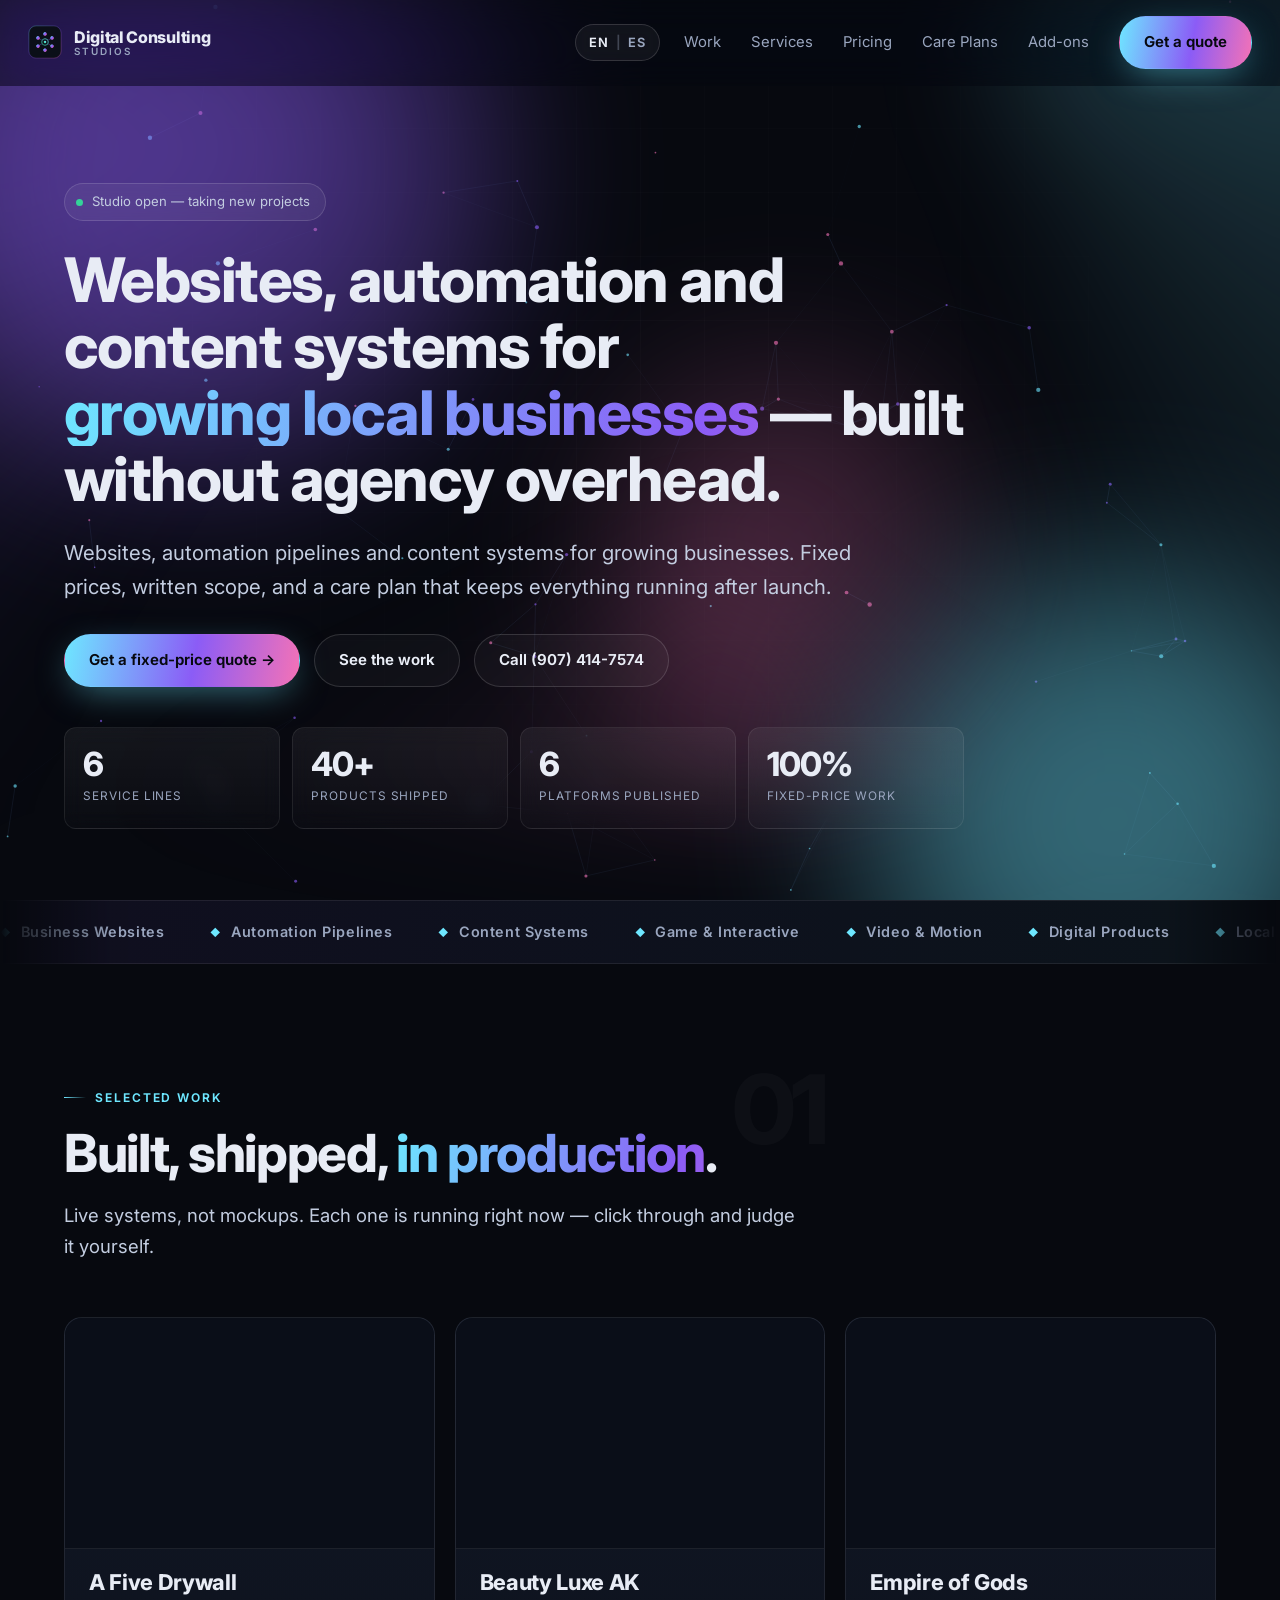
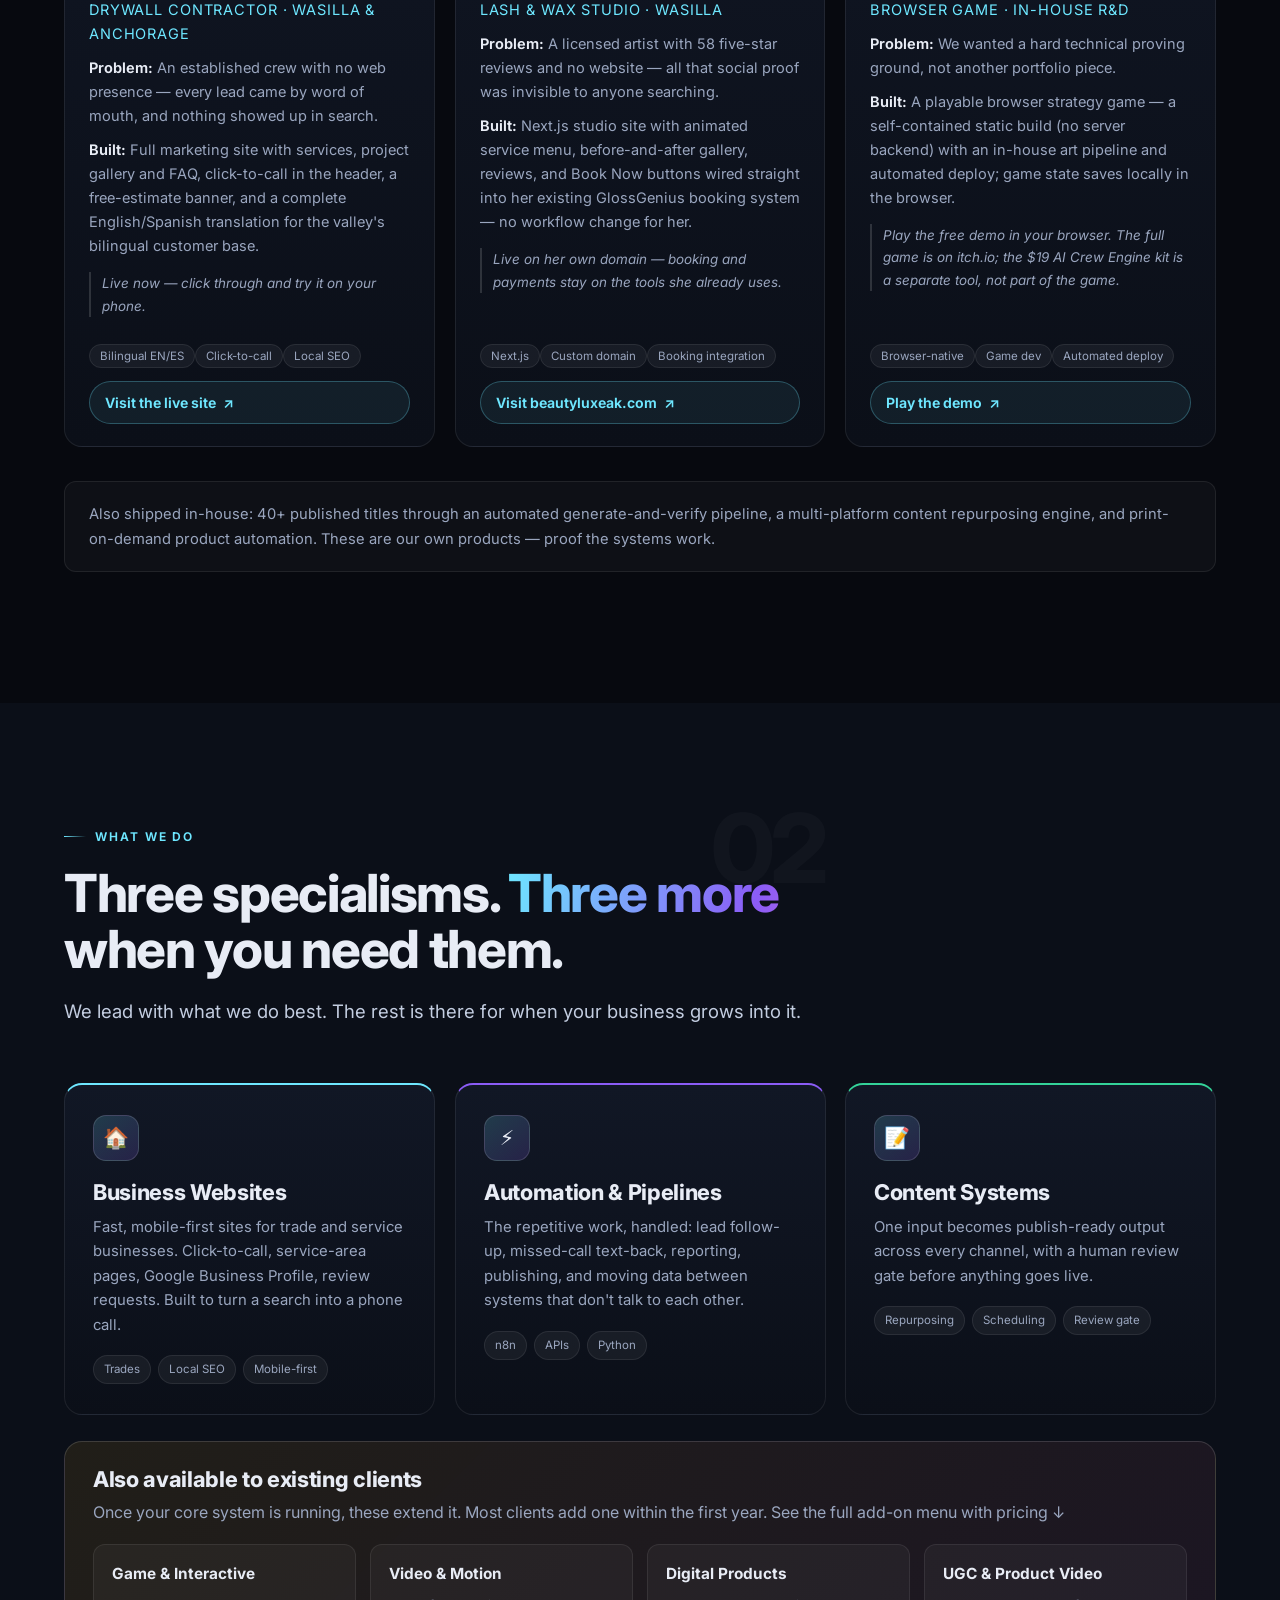
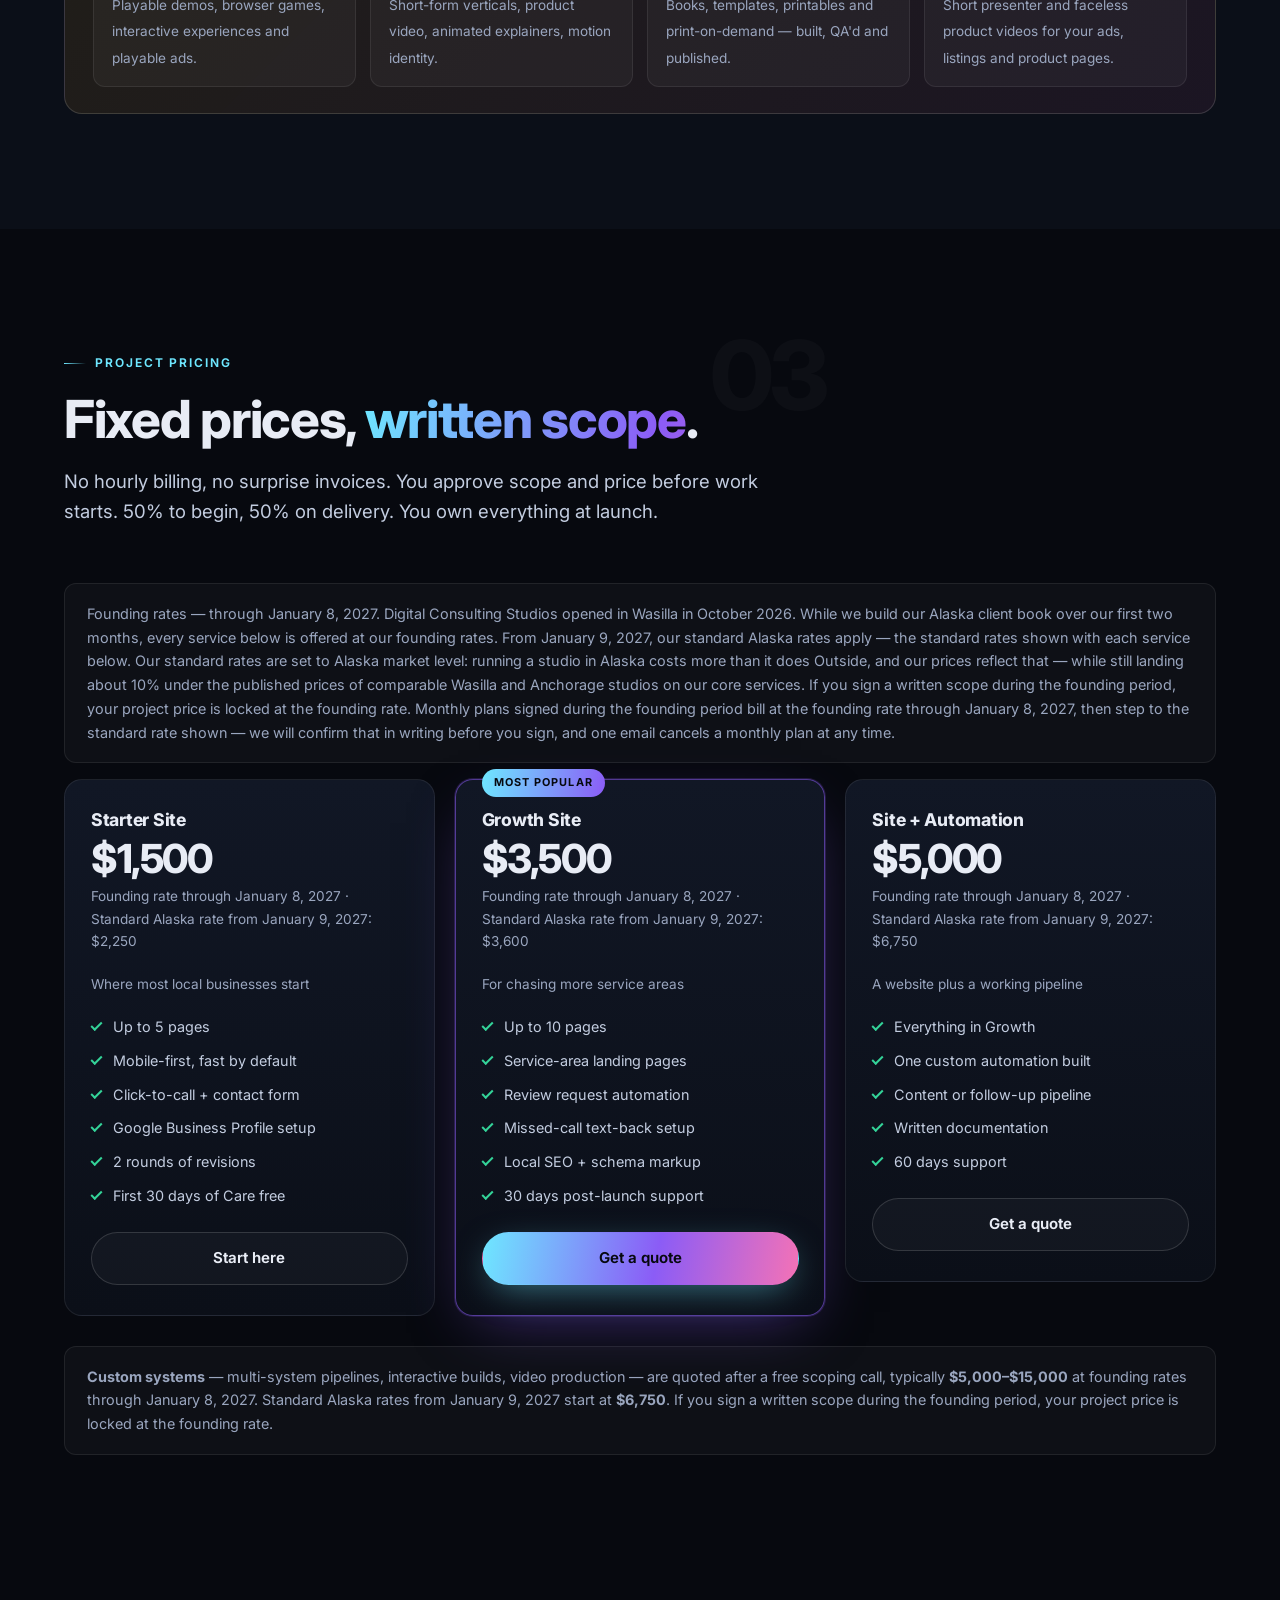
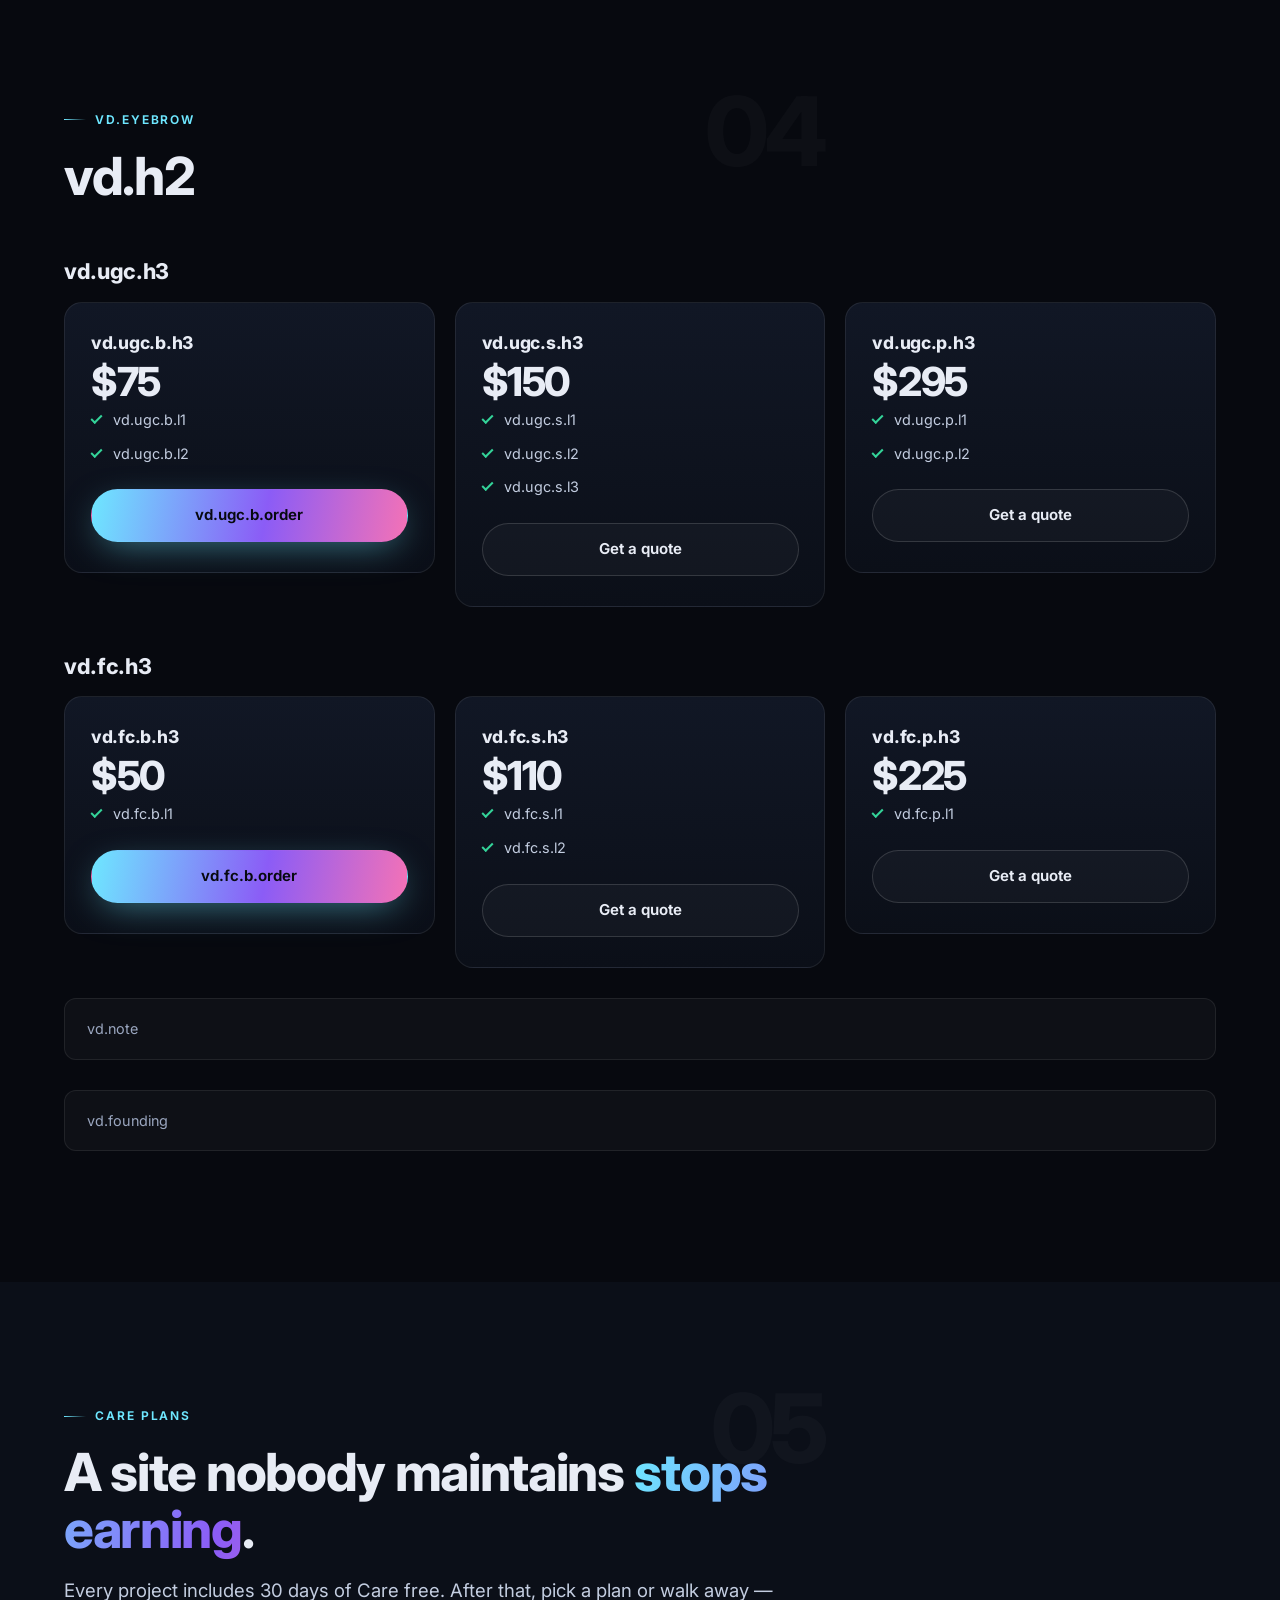
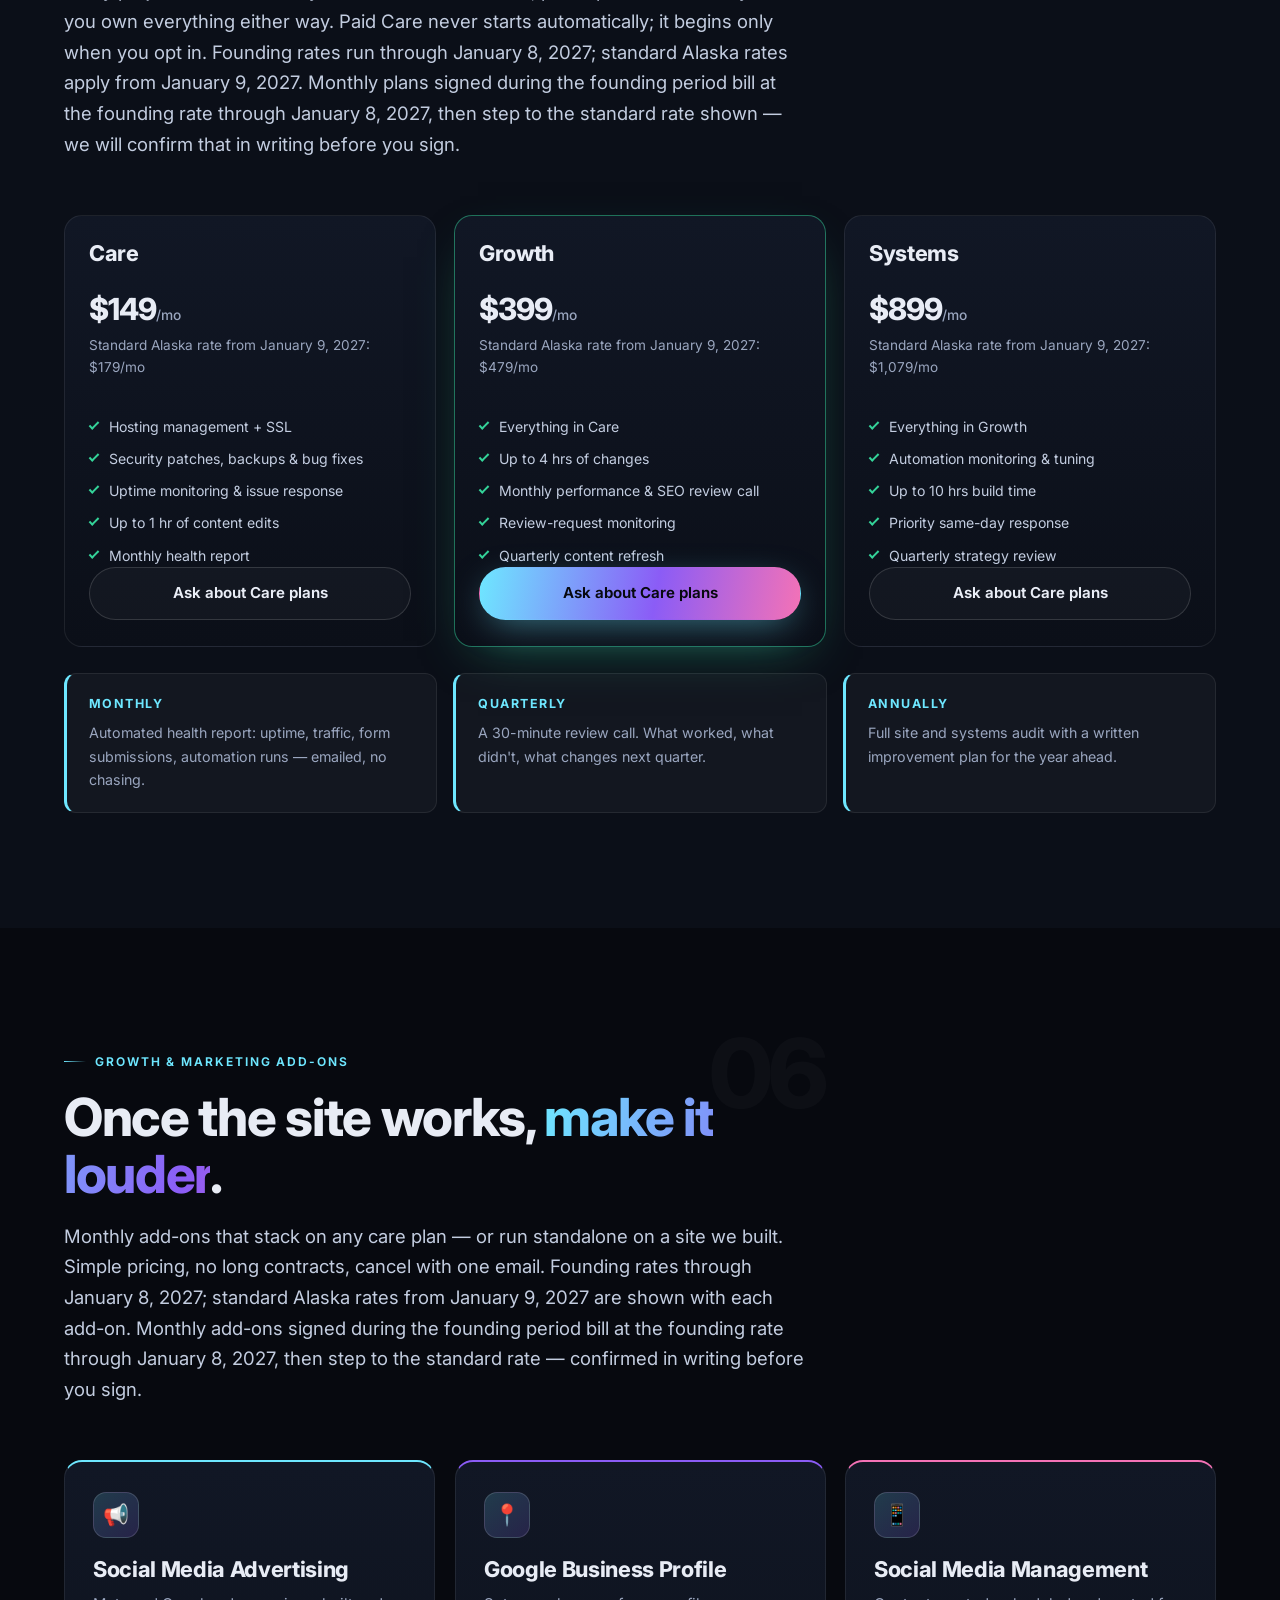
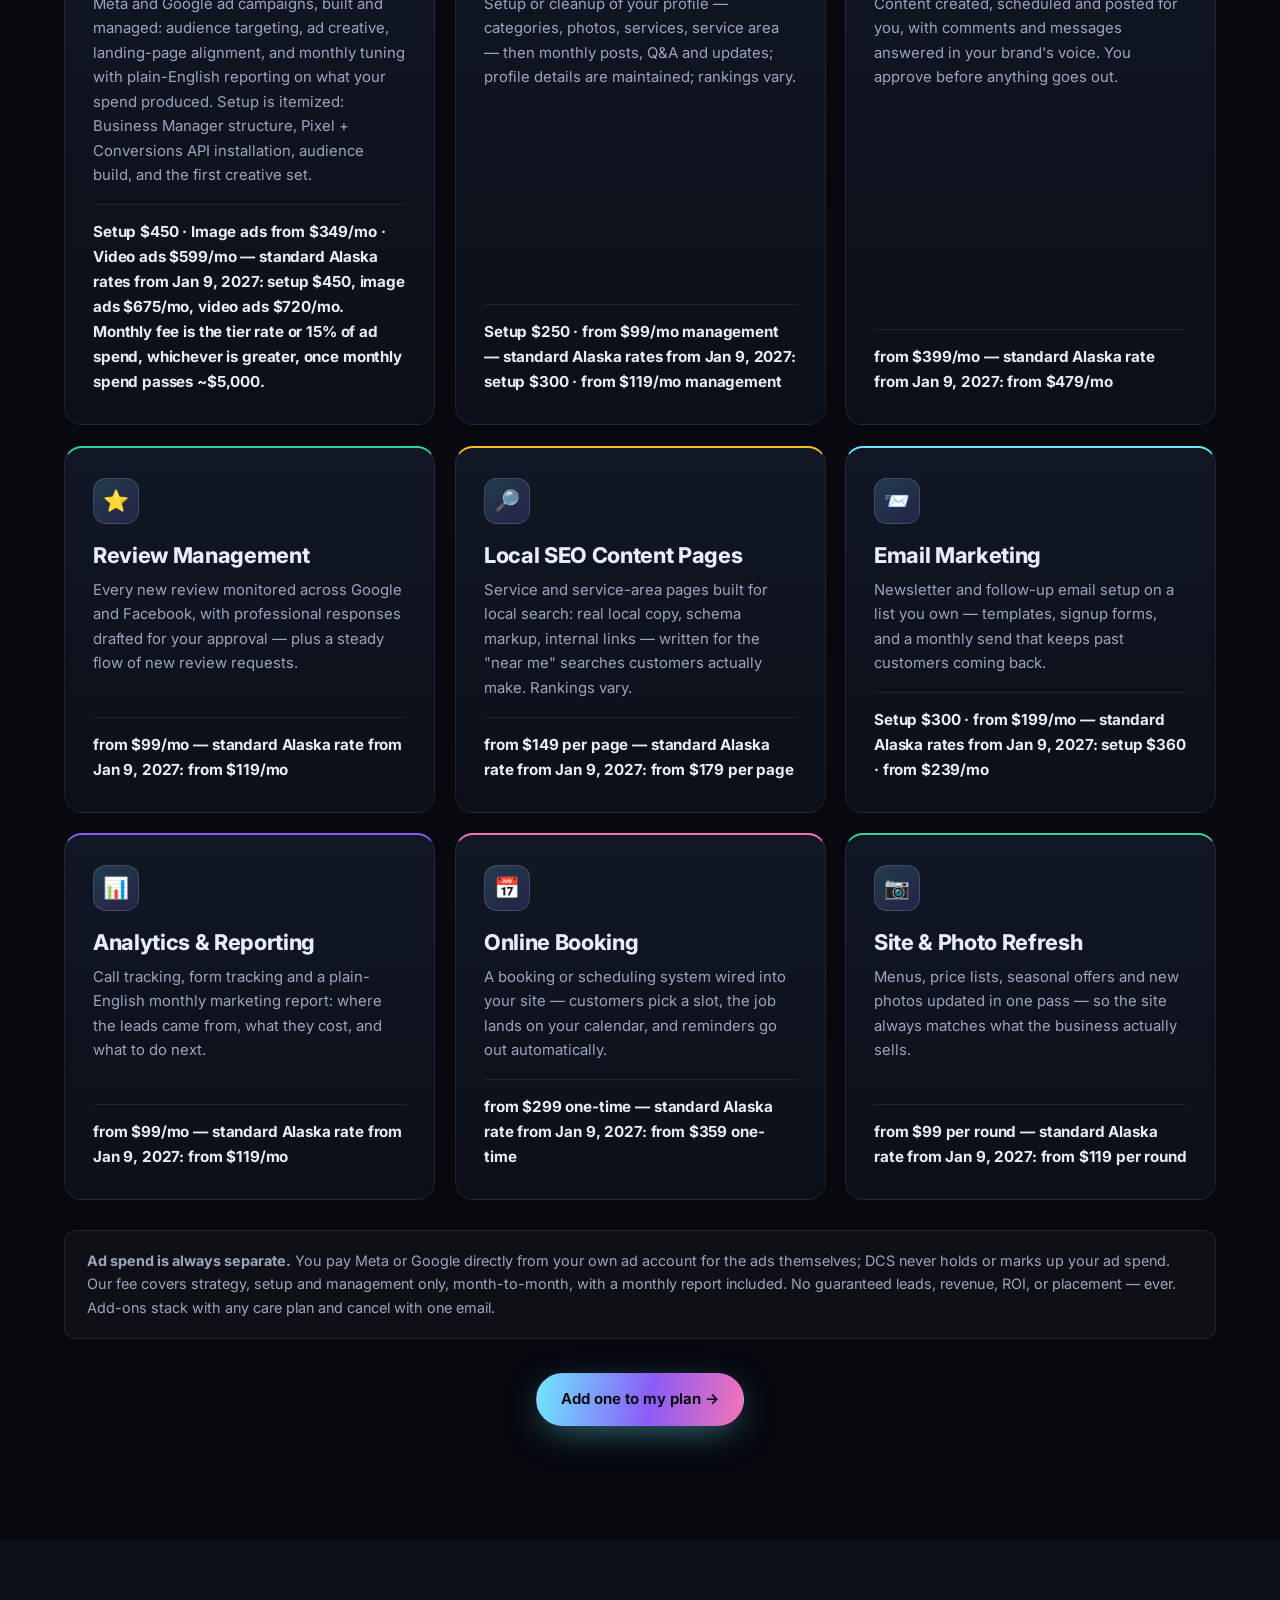
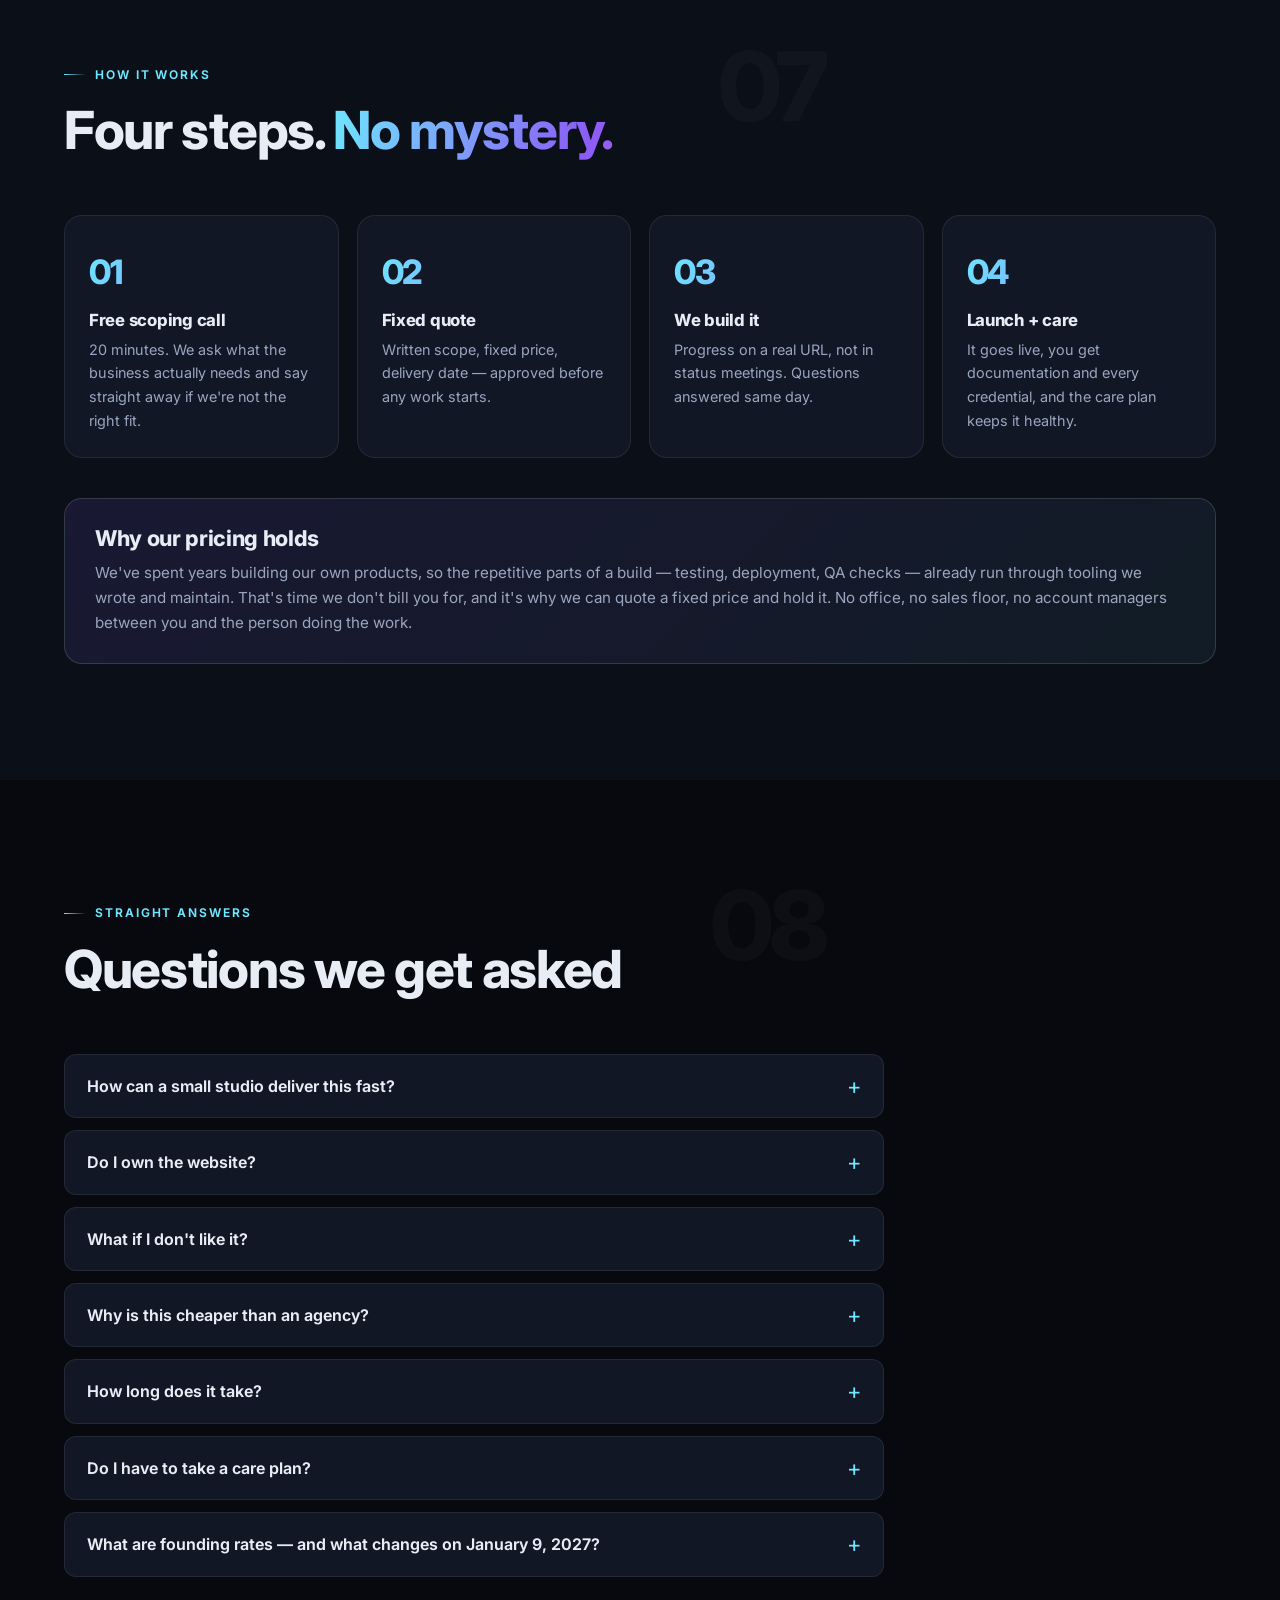
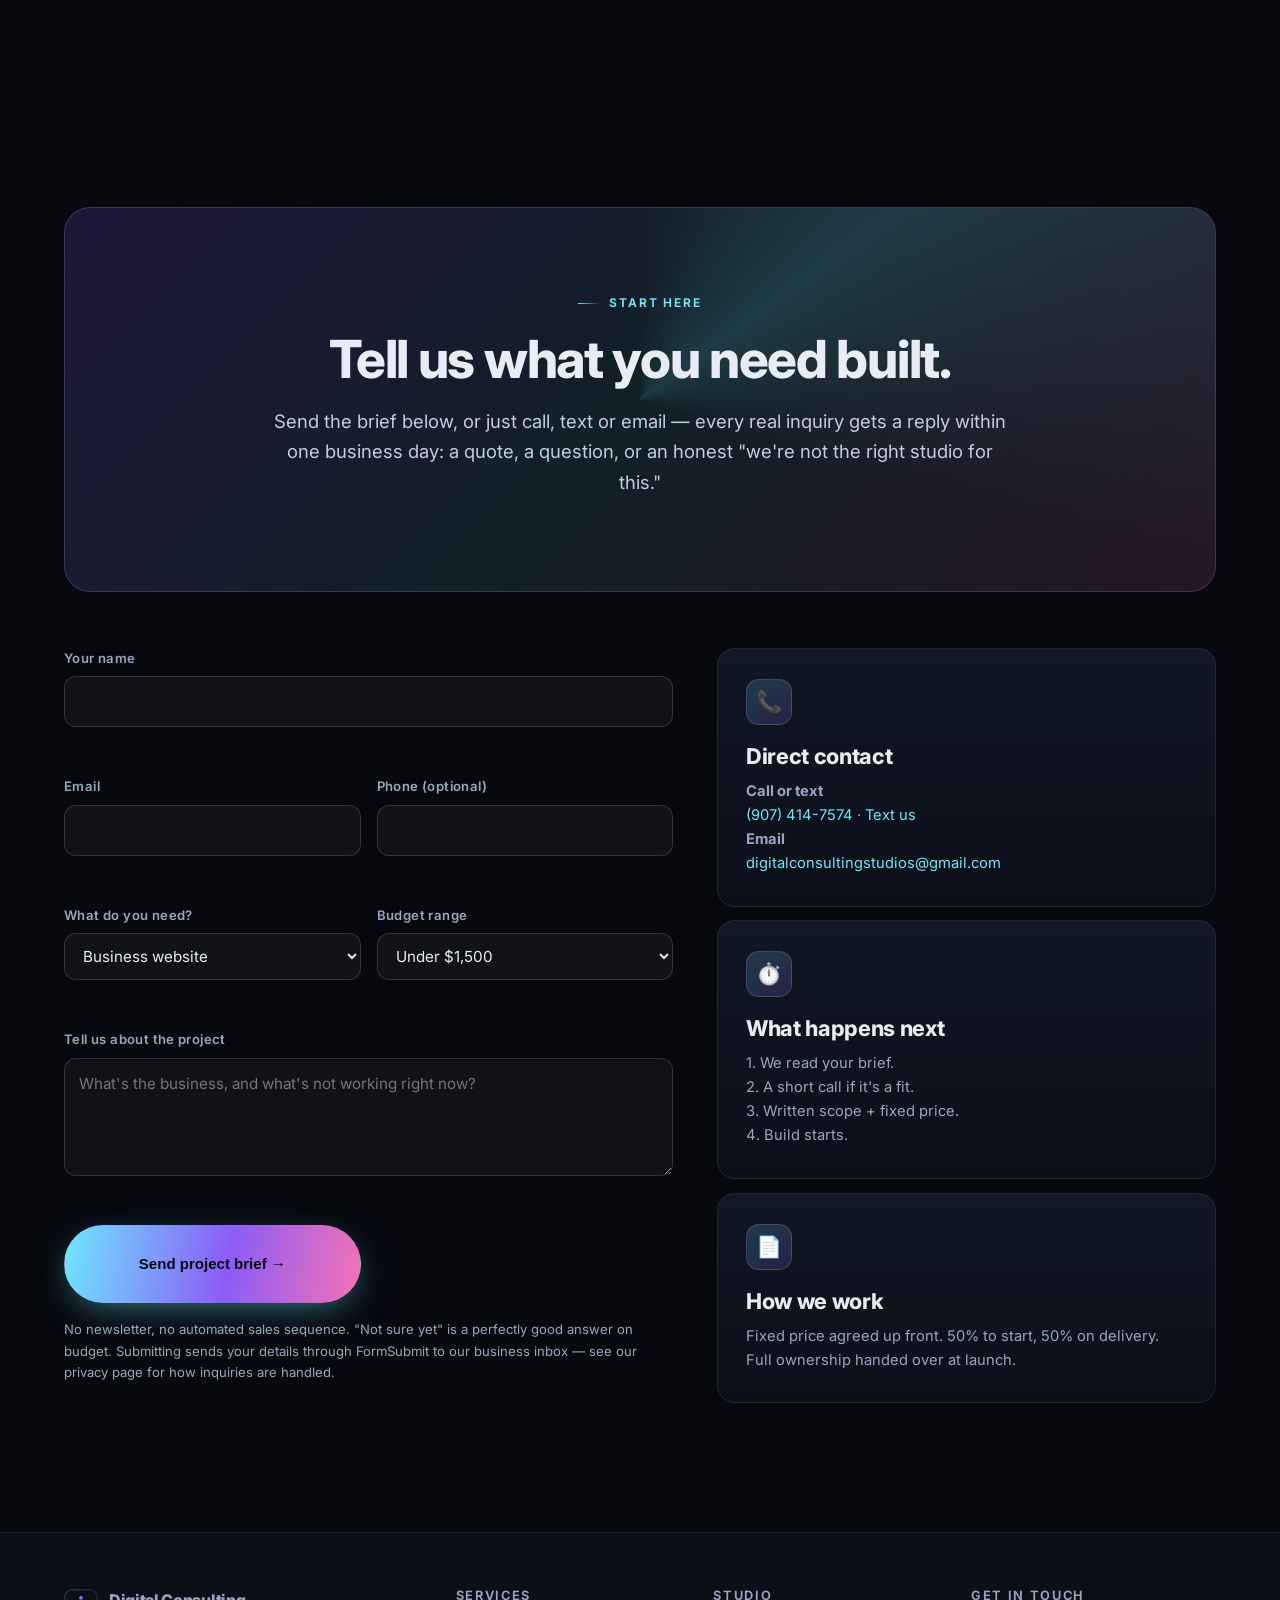
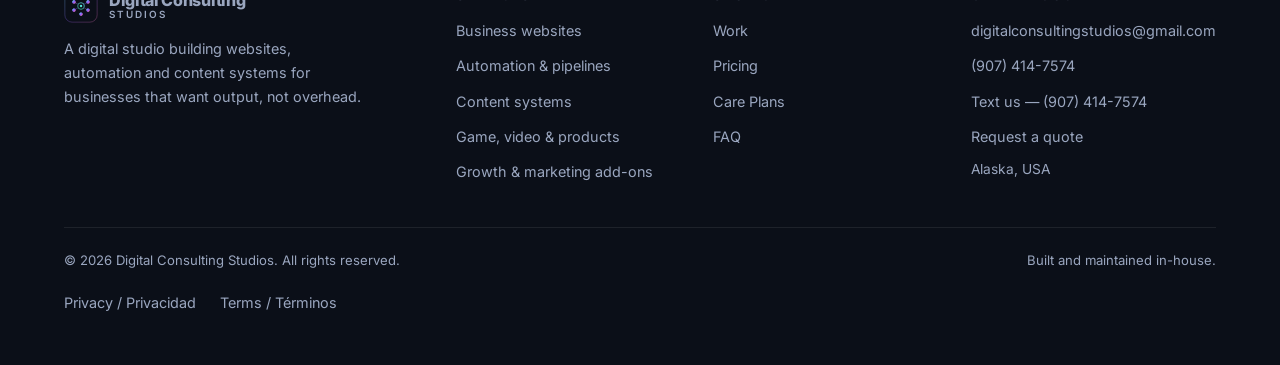
==== commit 40613601: "Add video pricing section (UGC animated character and faceless product video) Updated section number" ====
--- a/index.html
+++ b/index.html
@@ -407,11 +407,83 @@
   </div>
 </section>
 
+<!-- ============ VIDEO PRICING ============ -->
+<section id="video">
+<div class="wrap">
+<div class="sec-head">
+<span class="sec-n" aria-hidden="true">04</span>
+<span class="eyebrow reveal" data-i18n="vd.eyebrow">Video pricing</span>
+<h2 class="reveal d1" data-i18n="vd.h2">Video for <span class="grad">your business</span>.</h2>
+</div>
+<h3 class="reveal" data-i18n="vd.ugc.h3">UGC Video — Animated Character</h3>
+<div class="grid c3 price-grid">
+<article class="price glow-card reveal">
+<h3 data-i18n="vd.ugc.b.h3">Basic</h3>
+<div class="amount">$75</div>
+<ul>
+<li data-i18n="vd.ugc.b.l1">One vertical (9:16) video, up to 30 seconds</li>
+<li data-i18n="vd.ugc.b.l2">1 hook</li>
+</ul>
+<a href="https://buy.stripe.com/fZu9AT3476s38e0eifdjO00" class="btn btn-primary full" target="_blank" rel="noopener" data-i18n="vd.ugc.b.order">Order — $75</a>
+</article>
+<article class="price glow-card reveal d1">
+<h3 data-i18n="vd.ugc.s.h3">Standard</h3>
+<div class="amount">$150</div>
+<ul>
+<li data-i18n="vd.ugc.s.l1">Up to 60 seconds</li>
+<li data-i18n="vd.ugc.s.l2">2 hook variations</li>
+<li data-i18n="vd.ugc.s.l3">Captions included</li>
+</ul>
+<a href="#contact" class="btn btn-ghost full" data-i18n="nav.quote">Get a quote</a>
+</article>
+<article class="price glow-card reveal d2">
+<h3 data-i18n="vd.ugc.p.h3">Premium</h3>
+<div class="amount">$295</div>
+<ul>
+<li data-i18n="vd.ugc.p.l1">Two finished videos, up to 60 seconds each</li>
+<li data-i18n="vd.ugc.p.l2">Raw files included</li>
+</ul>
+<a href="#contact" class="btn btn-ghost full" data-i18n="nav.quote">Get a quote</a>
+</article>
+</div>
+<h3 class="reveal" style="margin-top:48px" data-i18n="vd.fc.h3">Faceless Product Video</h3>
+<div class="grid c3 price-grid">
+<article class="price glow-card reveal">
+<h3 data-i18n="vd.fc.b.h3">Basic</h3>
+<div class="amount">$50</div>
+<ul>
+<li data-i18n="vd.fc.b.l1">One vertical (9:16) video, up to 30 seconds</li>
+</ul>
+<a href="https://buy.stripe.com/fZu7sL0VZ7w7gKw7TRdjO01" class="btn btn-primary full" target="_blank" rel="noopener" data-i18n="vd.fc.b.order">Order — $50</a>
+</article>
+<article class="price glow-card reveal d1">
+<h3 data-i18n="vd.fc.s.h3">Standard</h3>
+<div class="amount">$110</div>
+<ul>
+<li data-i18n="vd.fc.s.l1">Up to 60 seconds</li>
+<li data-i18n="vd.fc.s.l2">AI spokesperson</li>
+</ul>
+<a href="#contact" class="btn btn-ghost full" data-i18n="nav.quote">Get a quote</a>
+</article>
+<article class="price glow-card reveal d2">
+<h3 data-i18n="vd.fc.p.h3">Premium</h3>
+<div class="amount">$225</div>
+<ul>
+<li data-i18n="vd.fc.p.l1">Creative test pack — two videos, up to 30 seconds each</li>
+</ul>
+<a href="#contact" class="btn btn-ghost full" data-i18n="nav.quote">Get a quote</a>
+</article>
+</div>
+<p class="price-foot reveal d3" data-i18n="vd.note">Every video includes organic use plus 90 days of paid-ad use, and two revision rounds.</p>
+<p class="price-foot reveal d3" data-i18n="vd.founding">Founding rates through Jan 8, 2027. Standard Alaska rates apply from Jan 9, 2027.</p>
+</div>
+</section>
+
 <!-- ============ CARE PLANS (monthly maintenance + reviews) ============ -->
 <section id="care" class="alt">
   <div class="wrap">
     <div class="sec-head">
-      <span class="sec-n" aria-hidden="true">04</span>
+      <span class="sec-n" aria-hidden="true">05</span>
       <span class="eyebrow reveal" data-i18n="care.eyebrow">Care plans</span>
       <h2 class="reveal d1" data-i18n="care.h2">A site nobody maintains <span class="grad">stops earning</span>.</h2>
       <p class="lead reveal d2" data-i18n="care.lead">
@@ -475,7 +547,7 @@
 <section id="addons">
   <div class="wrap">
     <div class="sec-head">
-      <span class="sec-n" aria-hidden="true">05</span>
+      <span class="sec-n" aria-hidden="true">06</span>
       <span class="eyebrow reveal" data-i18n="ad.eyebrow">Growth &amp; marketing add-ons</span>
       <h2 class="reveal d1" data-i18n="ad.h2">Once the site works, <span class="grad">make it louder</span>.</h2>
       <p class="lead reveal d2" data-i18n="ad.lead">
@@ -565,7 +637,7 @@
 <section id="process" class="alt">
   <div class="wrap">
     <div class="sec-head">
-      <span class="sec-n" aria-hidden="true">06</span>
+      <span class="sec-n" aria-hidden="true">07</span>
       <span class="eyebrow reveal" data-i18n="ps.eyebrow">How it works</span>
       <h2 class="reveal d1" data-i18n="ps.h2">Four steps. <span class="grad">No mystery.</span></h2>
     </div>
@@ -591,7 +663,7 @@
 <section id="faq">
   <div class="wrap">
     <div class="sec-head">
-      <span class="sec-n" aria-hidden="true">07</span>
+      <span class="sec-n" aria-hidden="true">08</span>
       <span class="eyebrow reveal" data-i18n="faq.eyebrow">Straight answers</span>
       <h2 class="reveal d1" data-i18n="faq.h2">Questions we get asked</h2>
     </div>
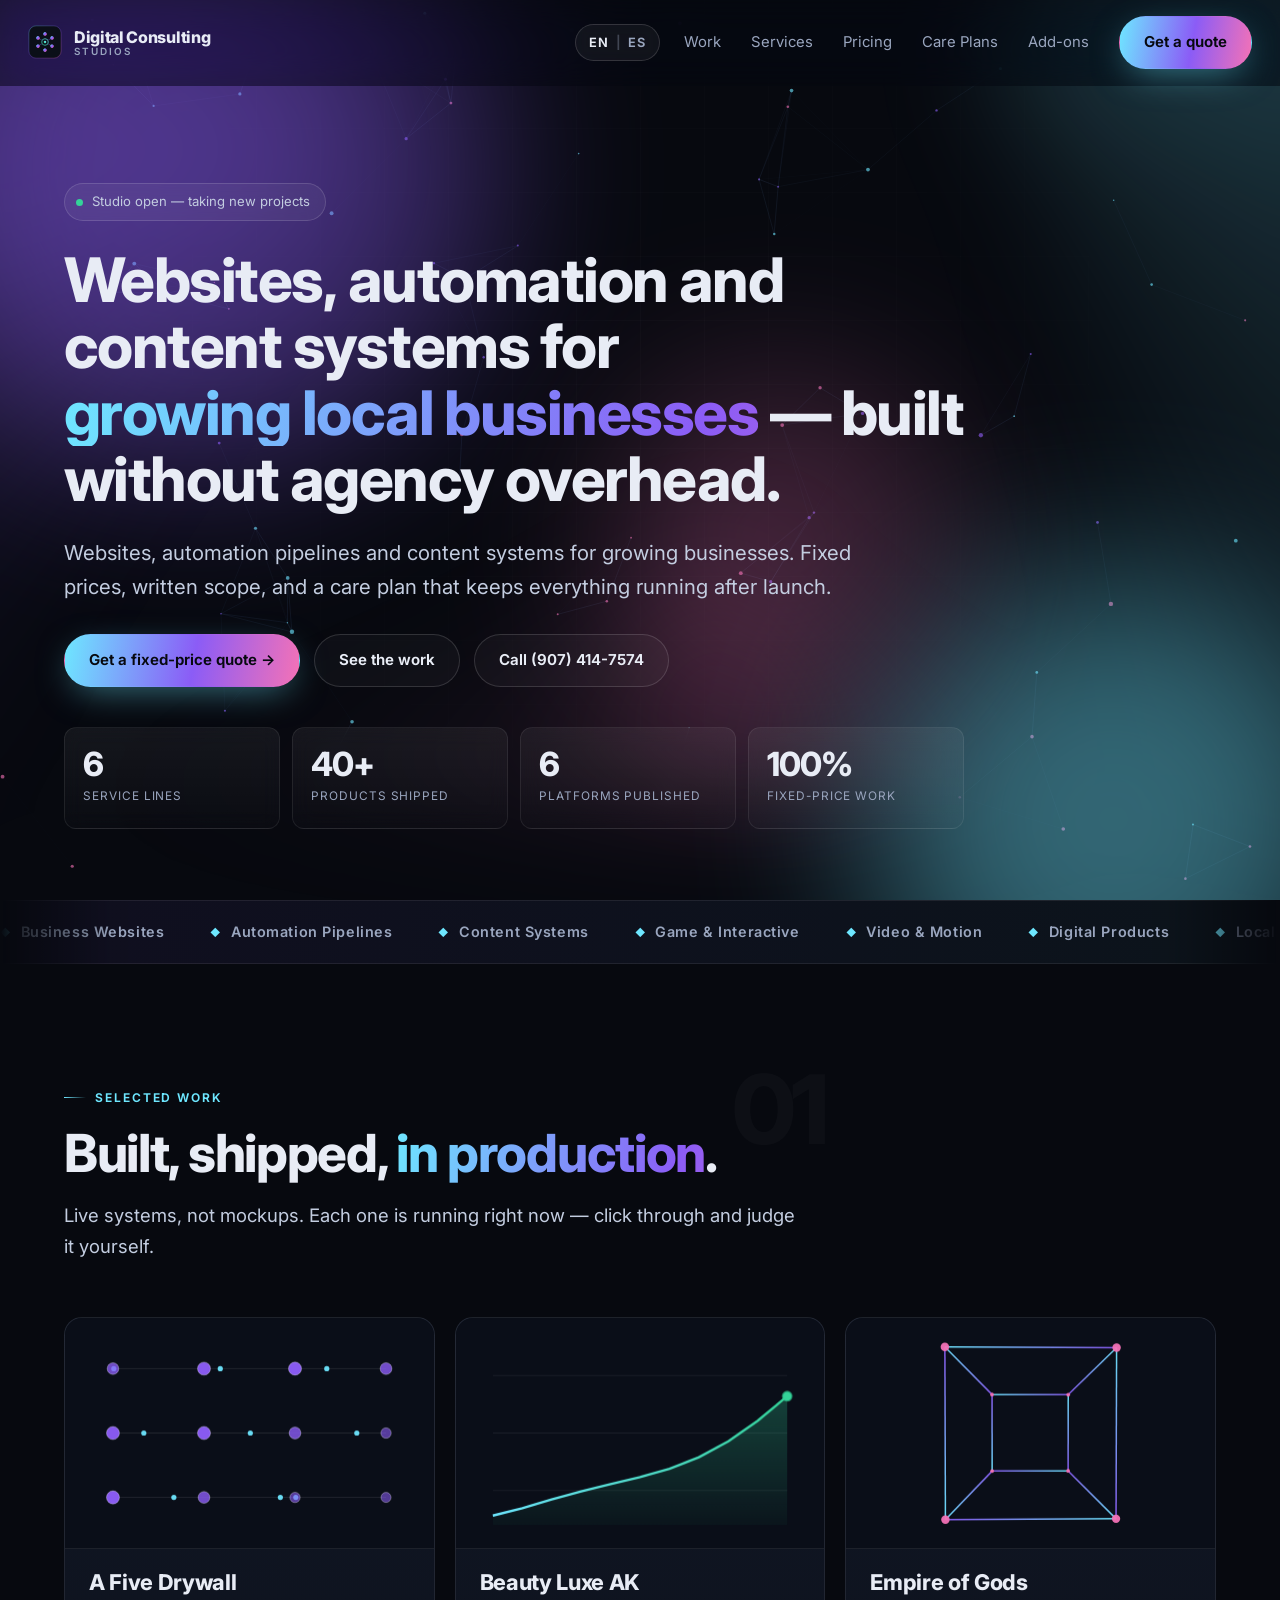
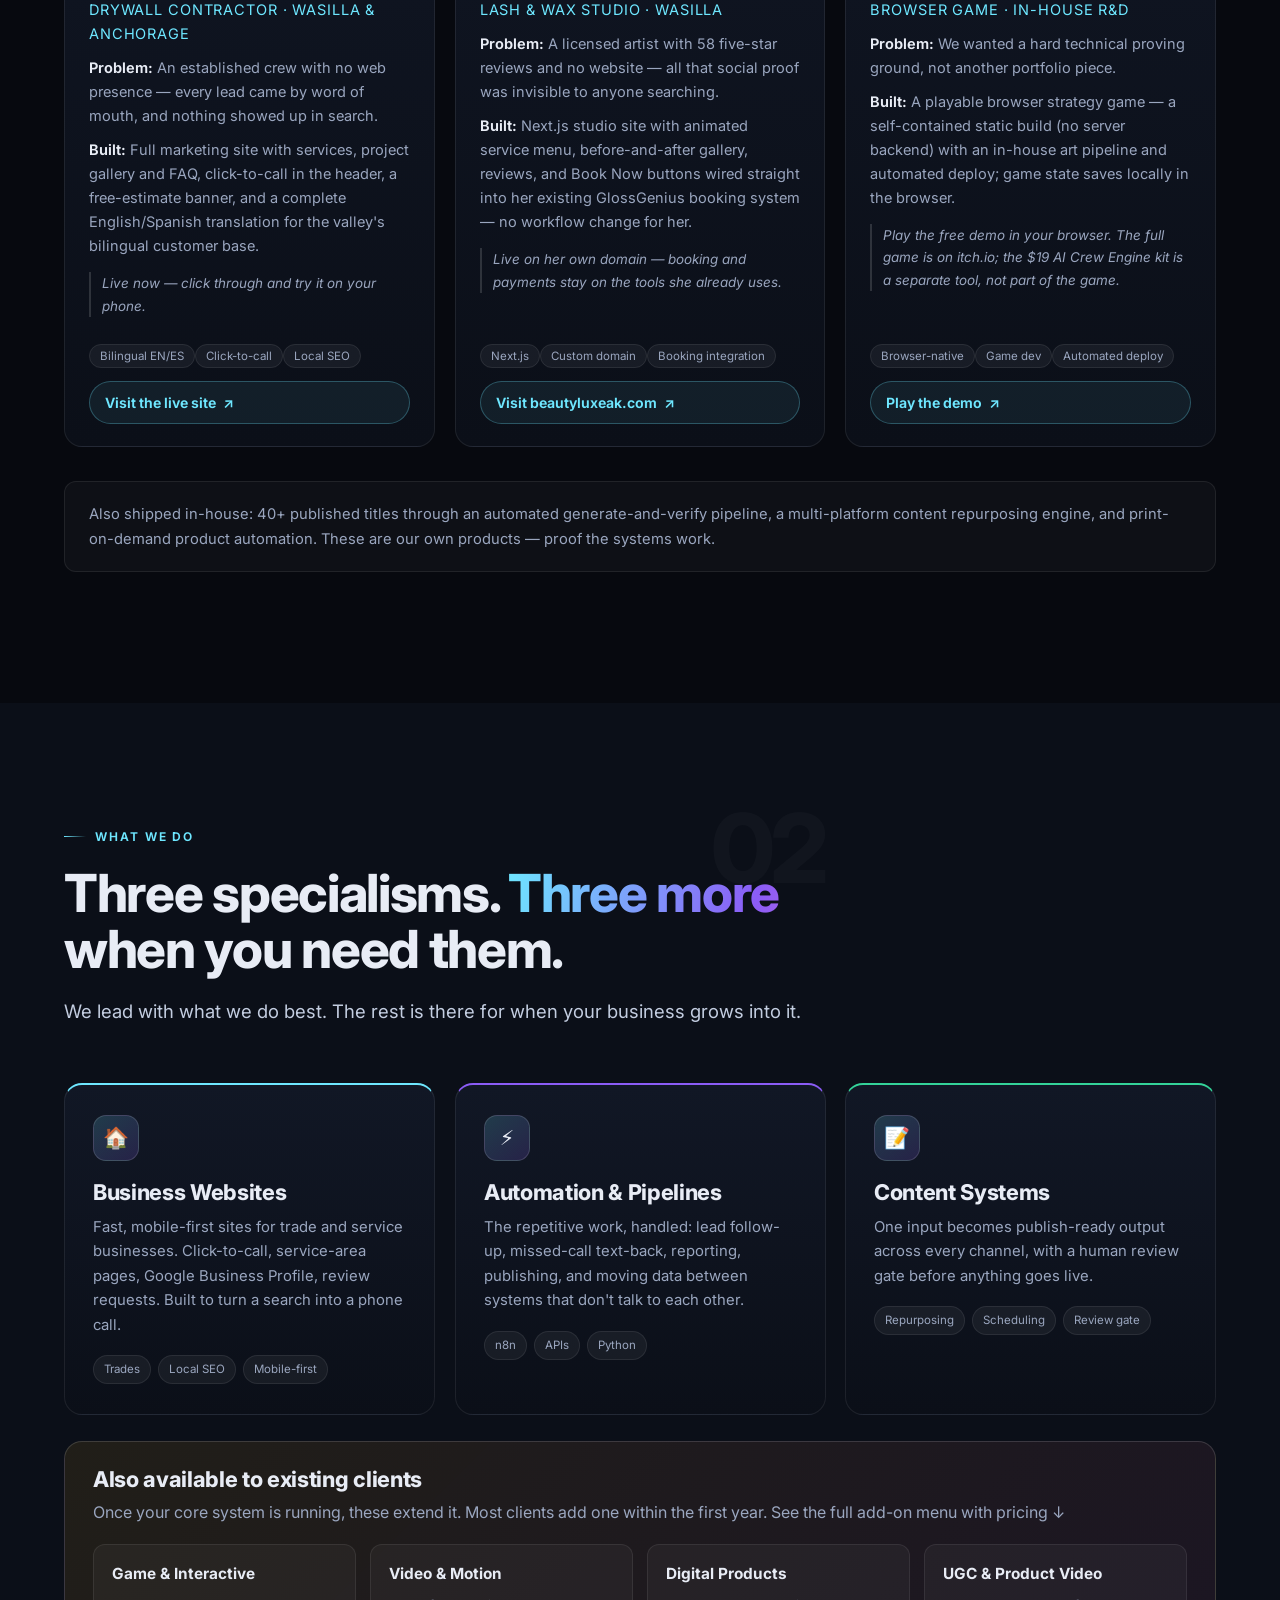
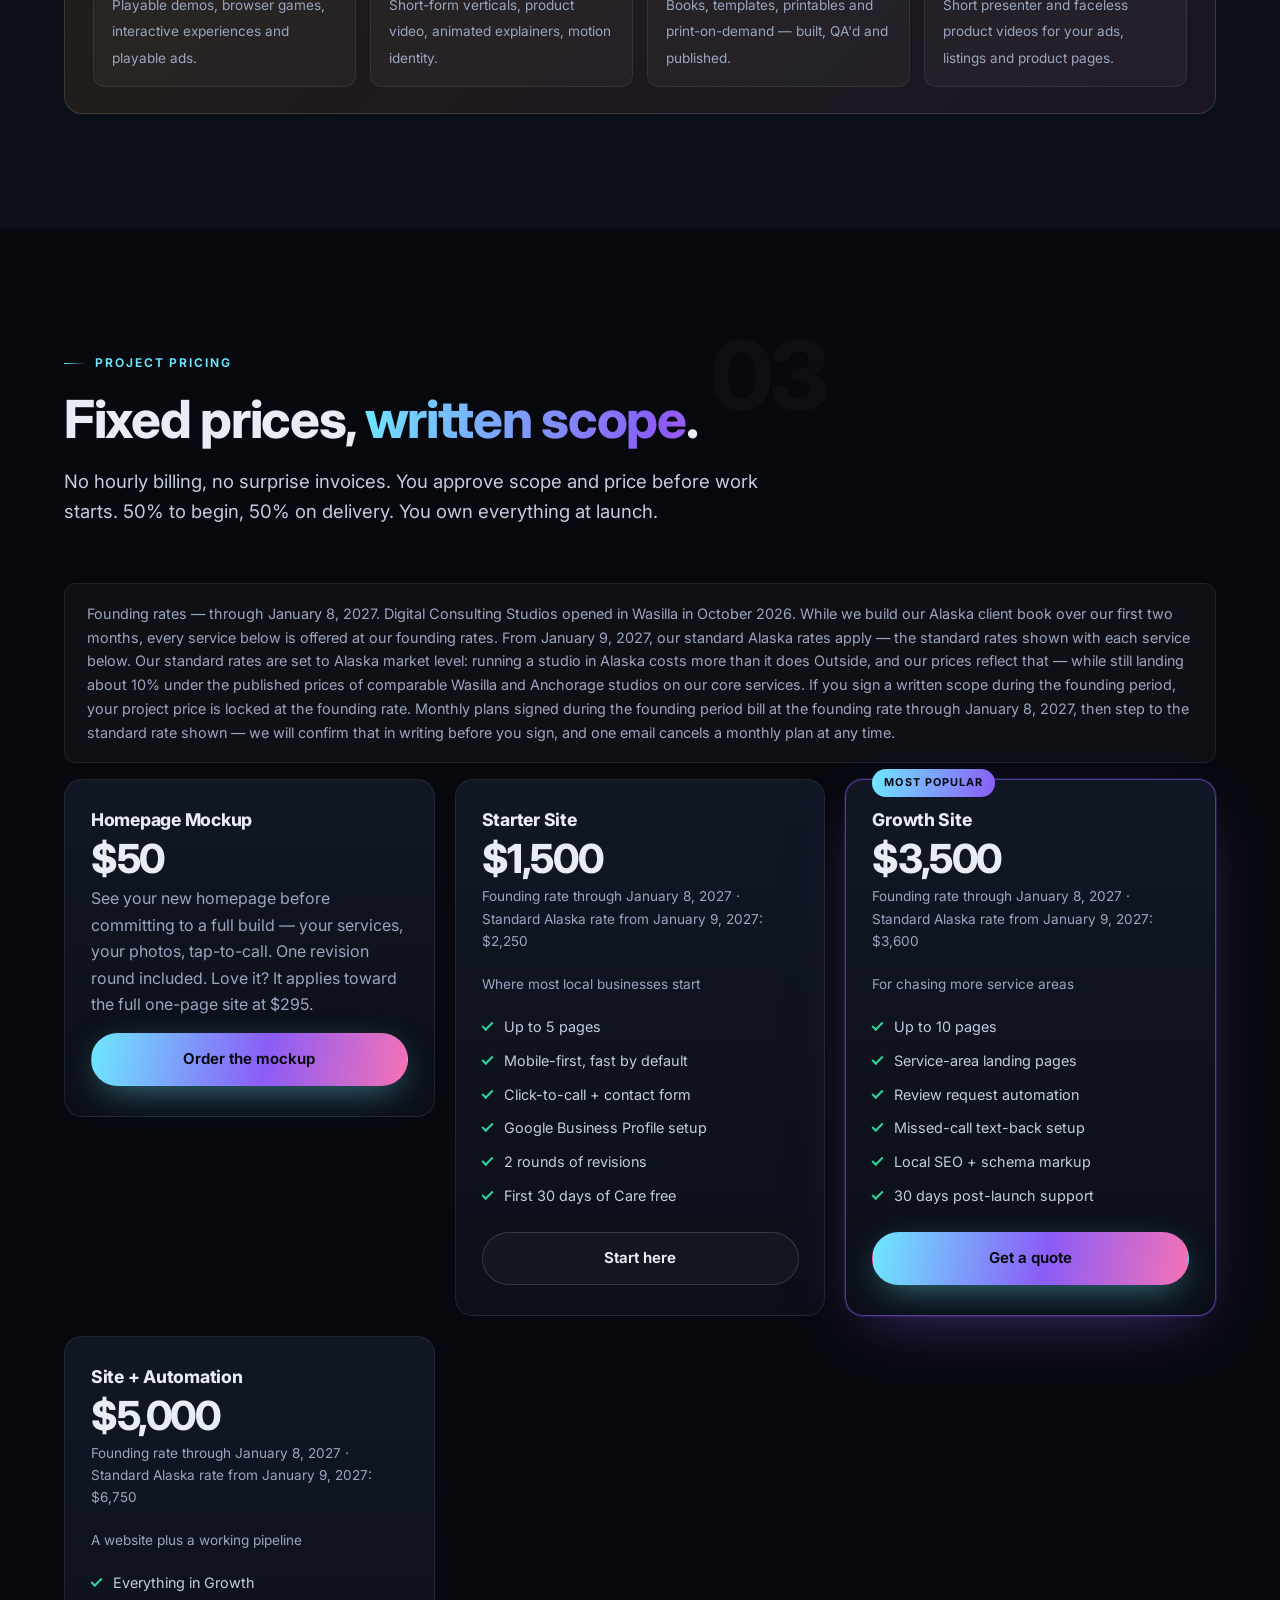
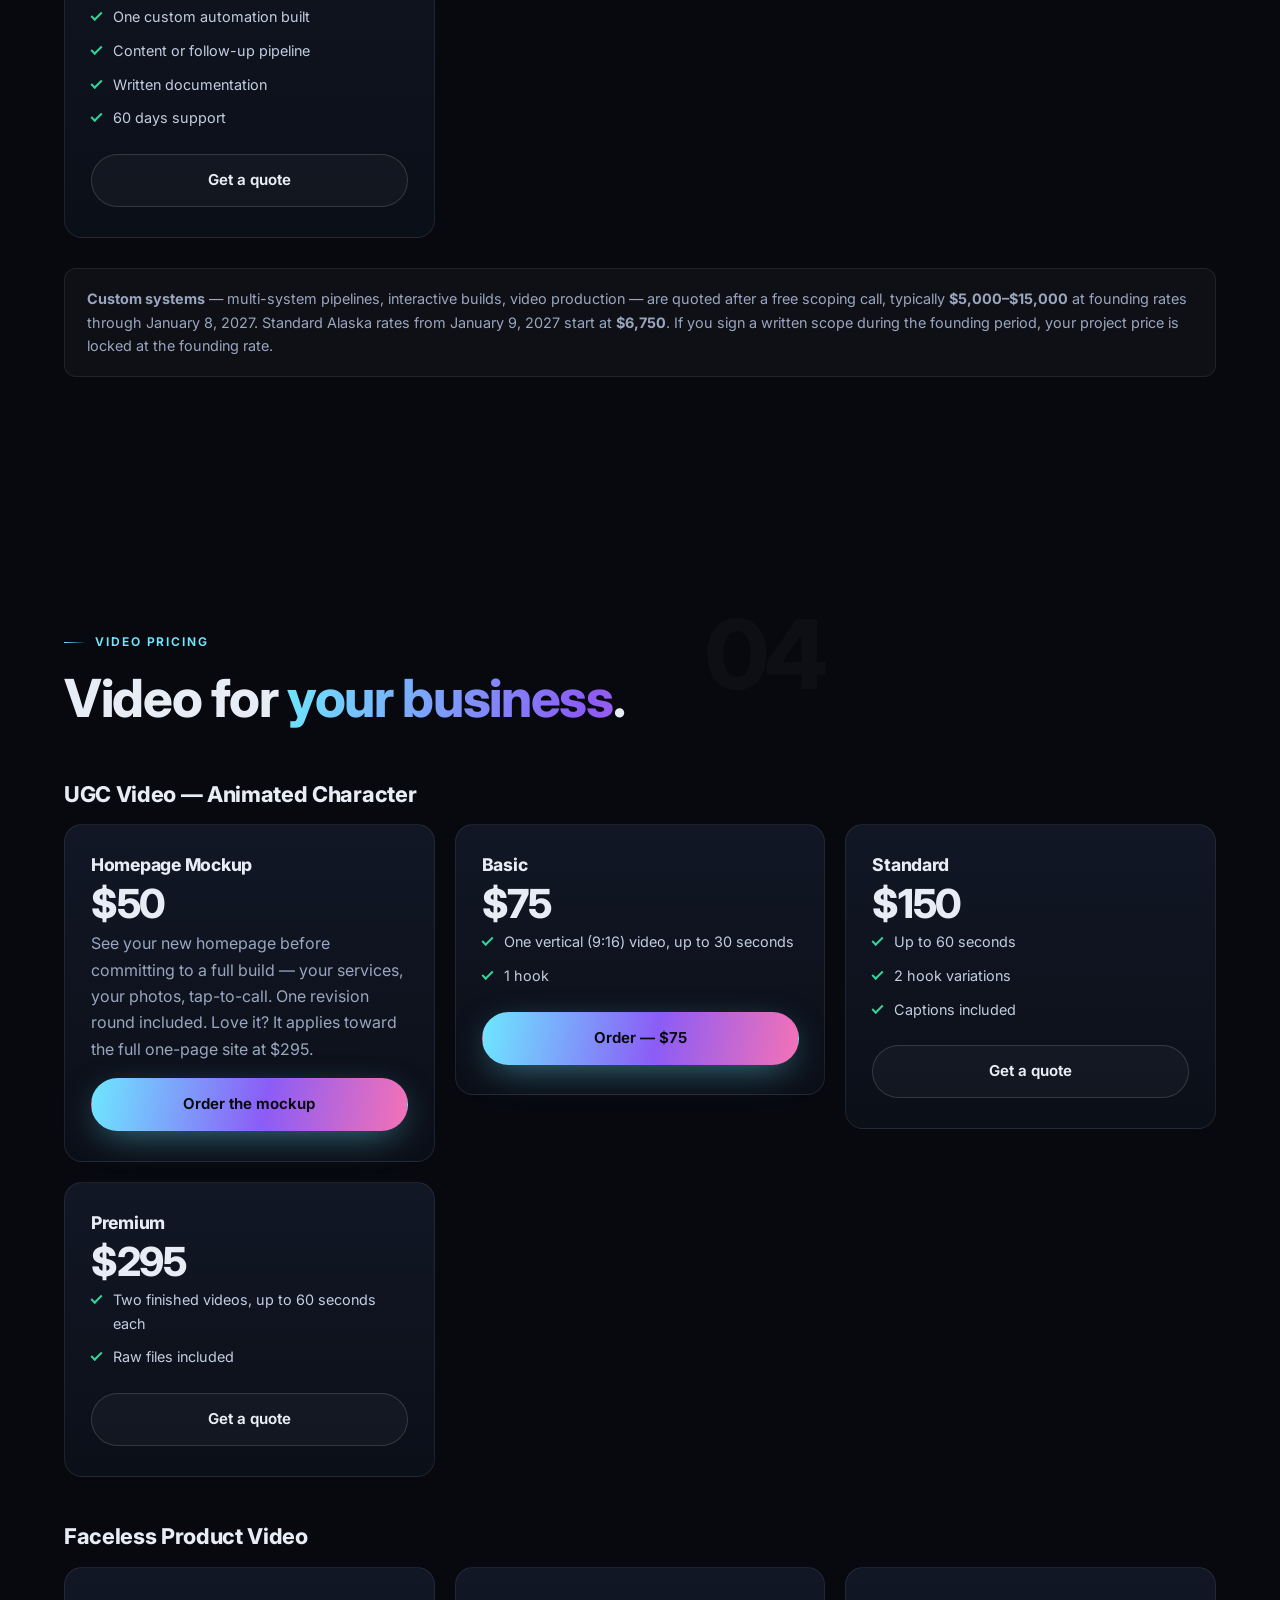
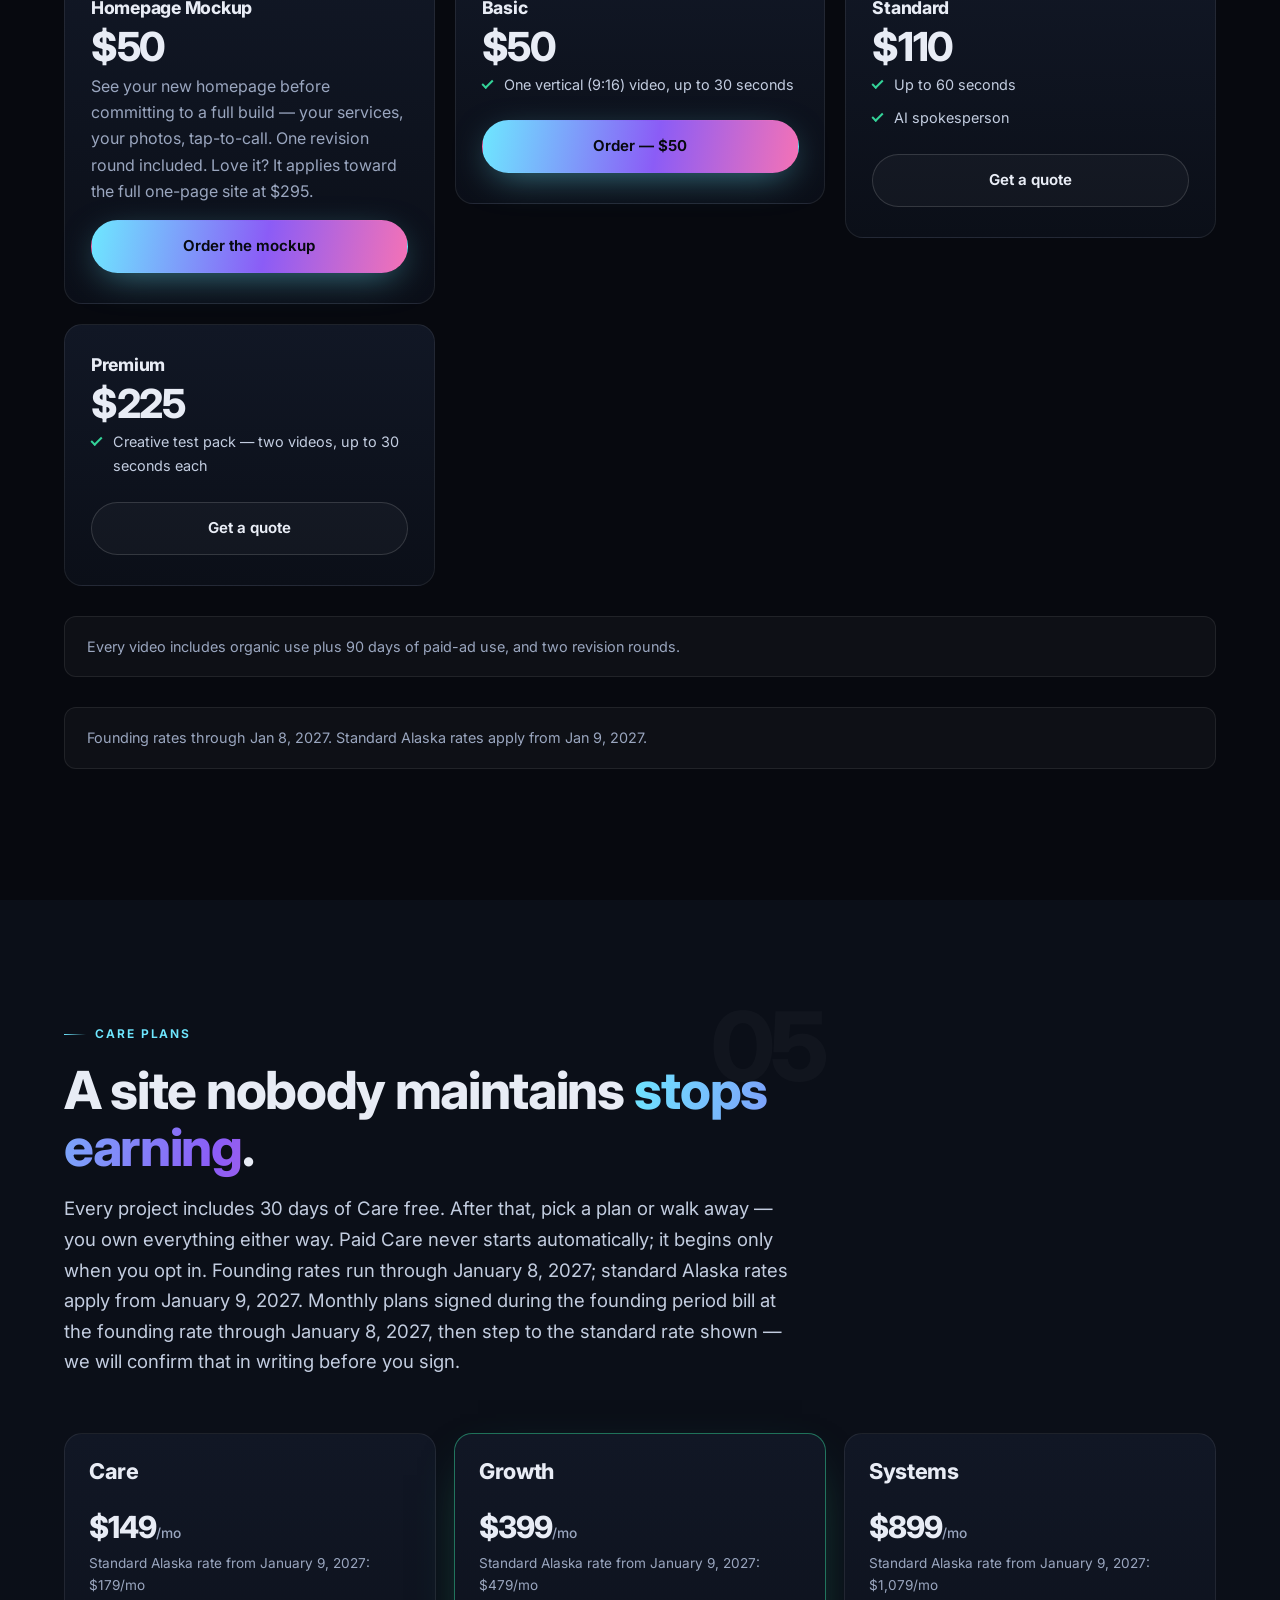
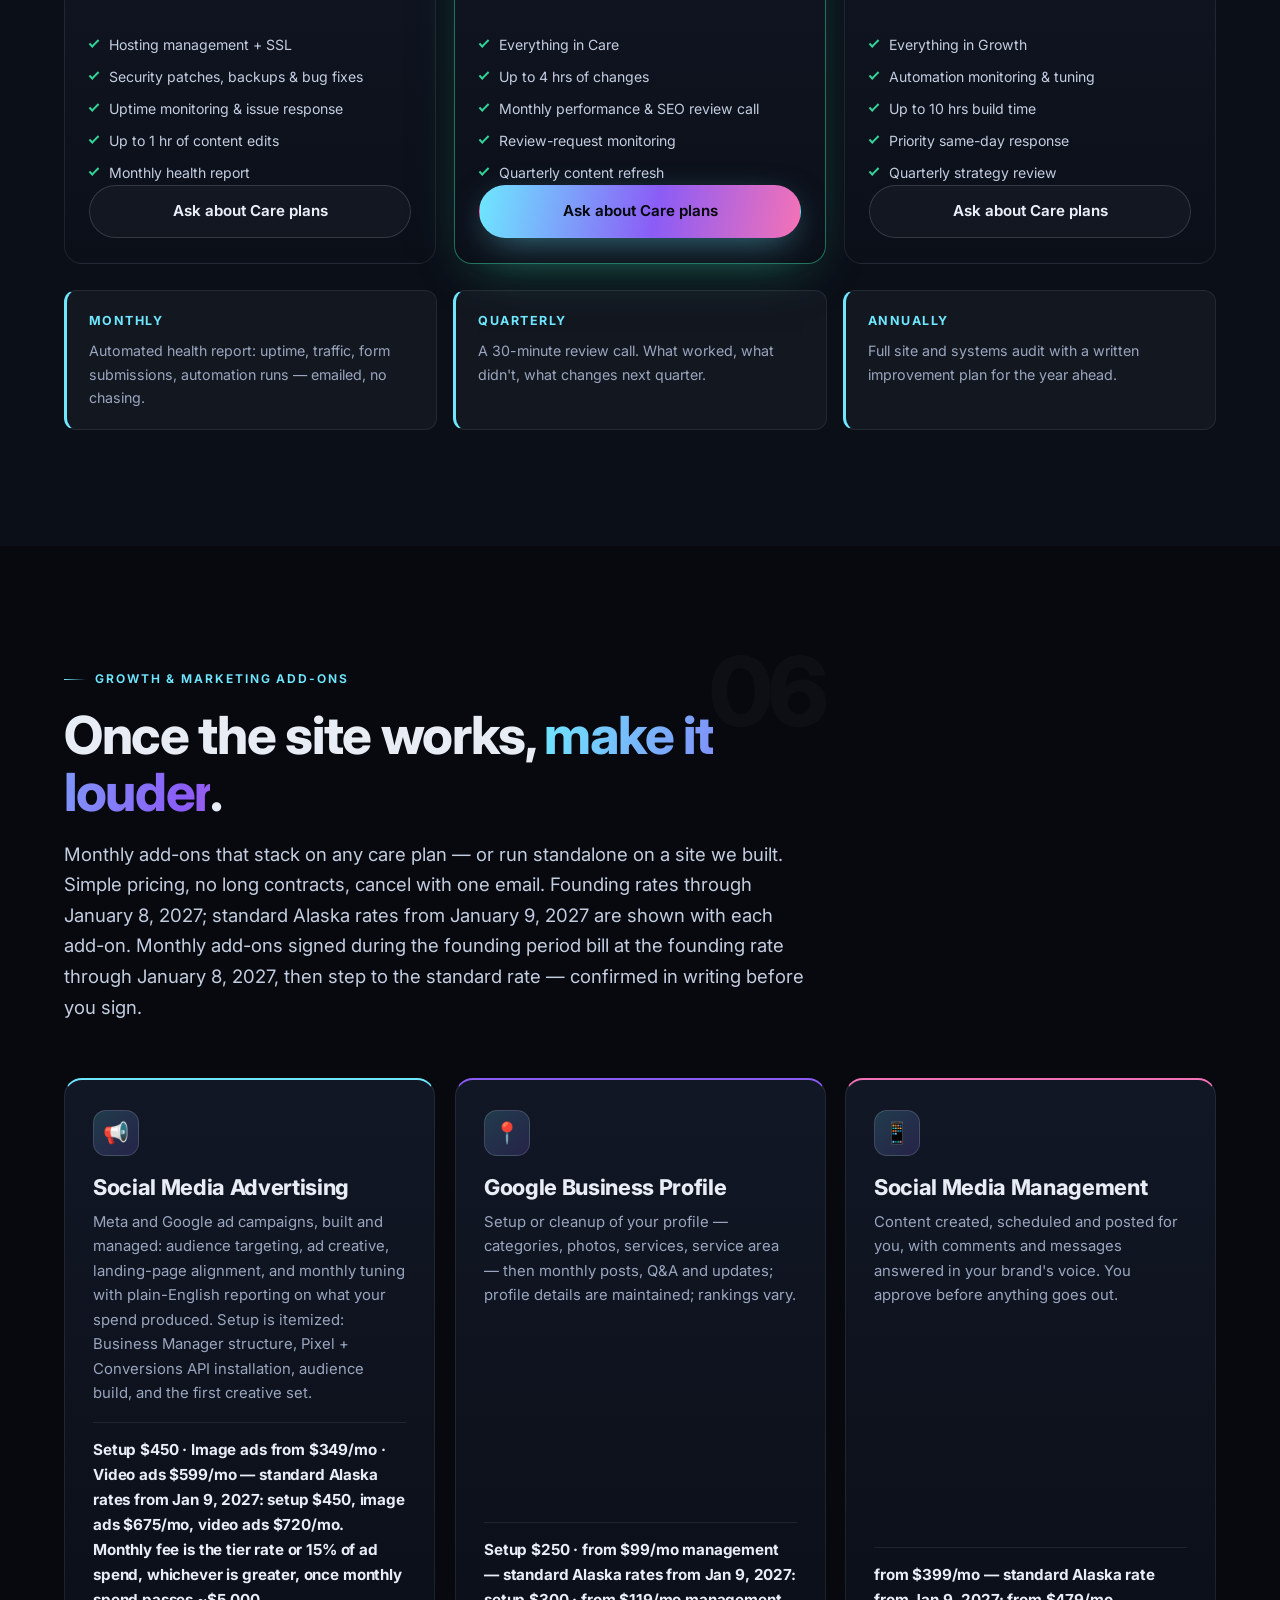
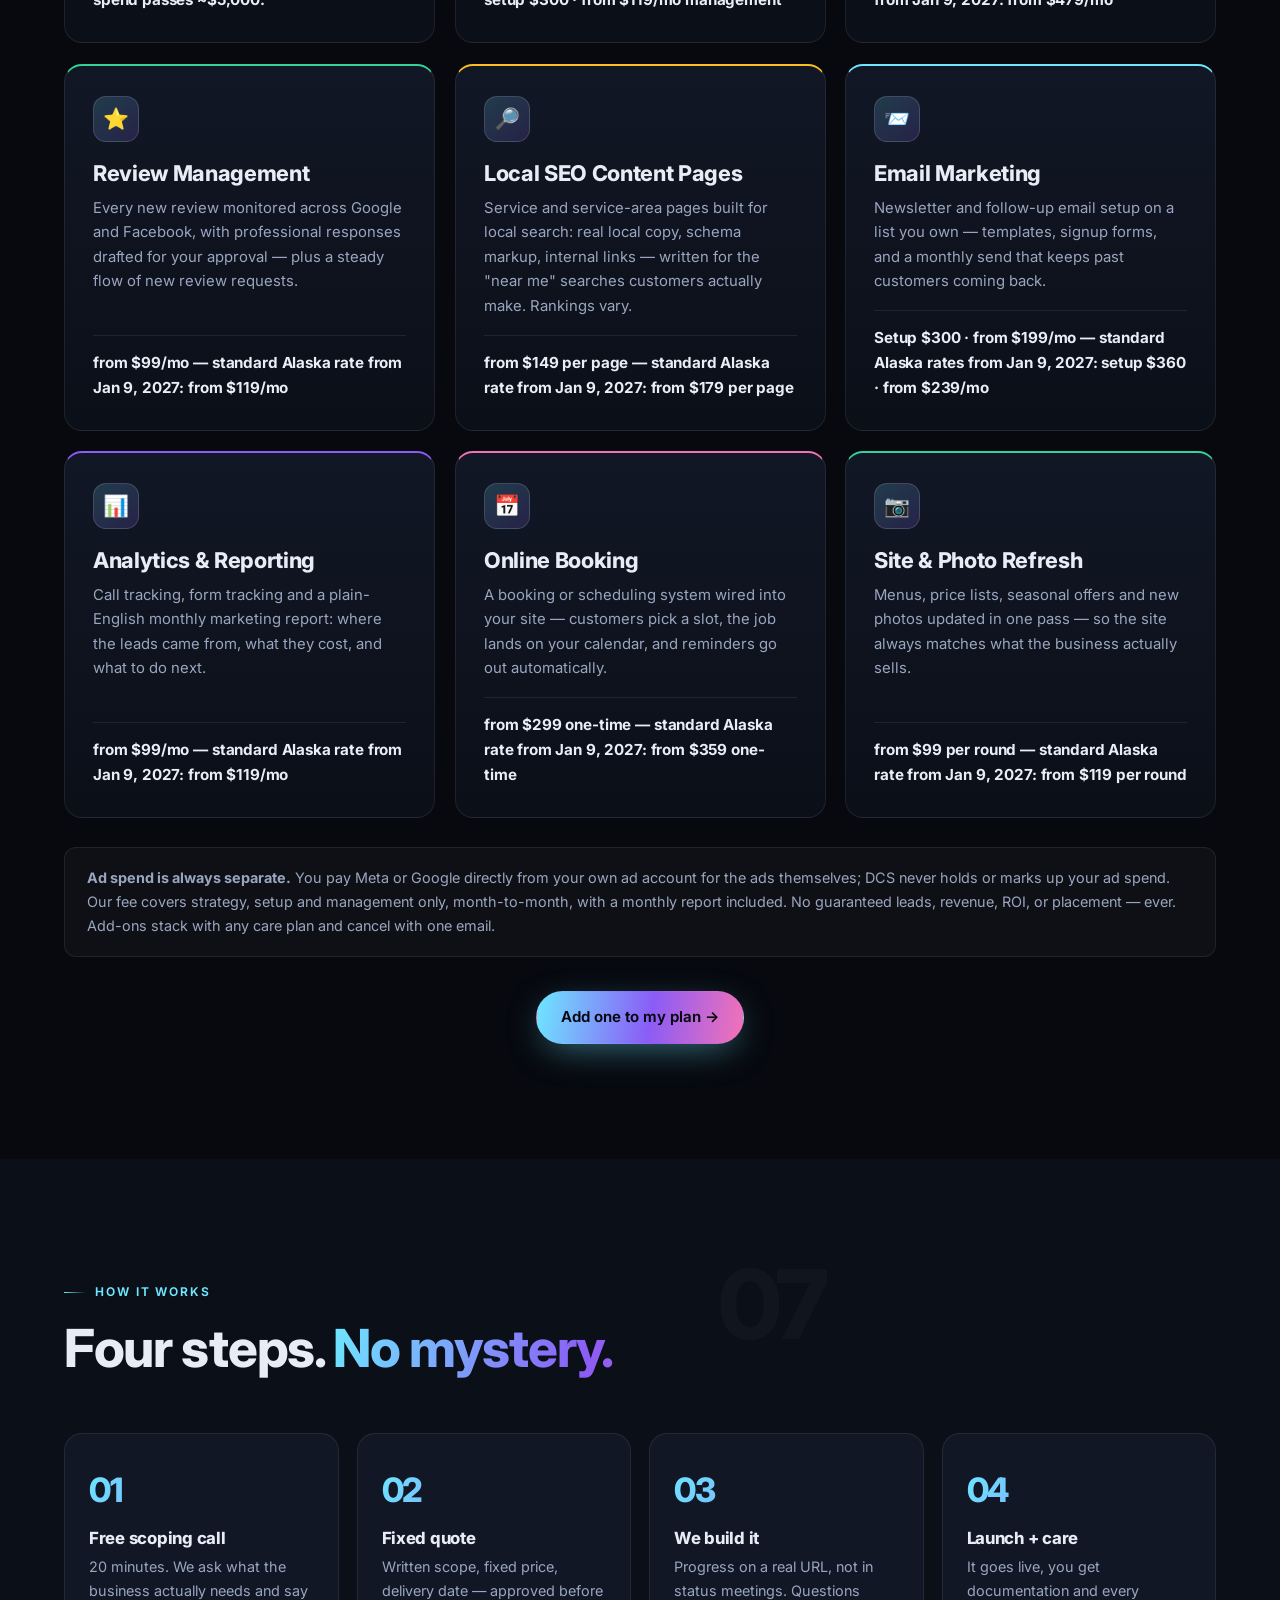
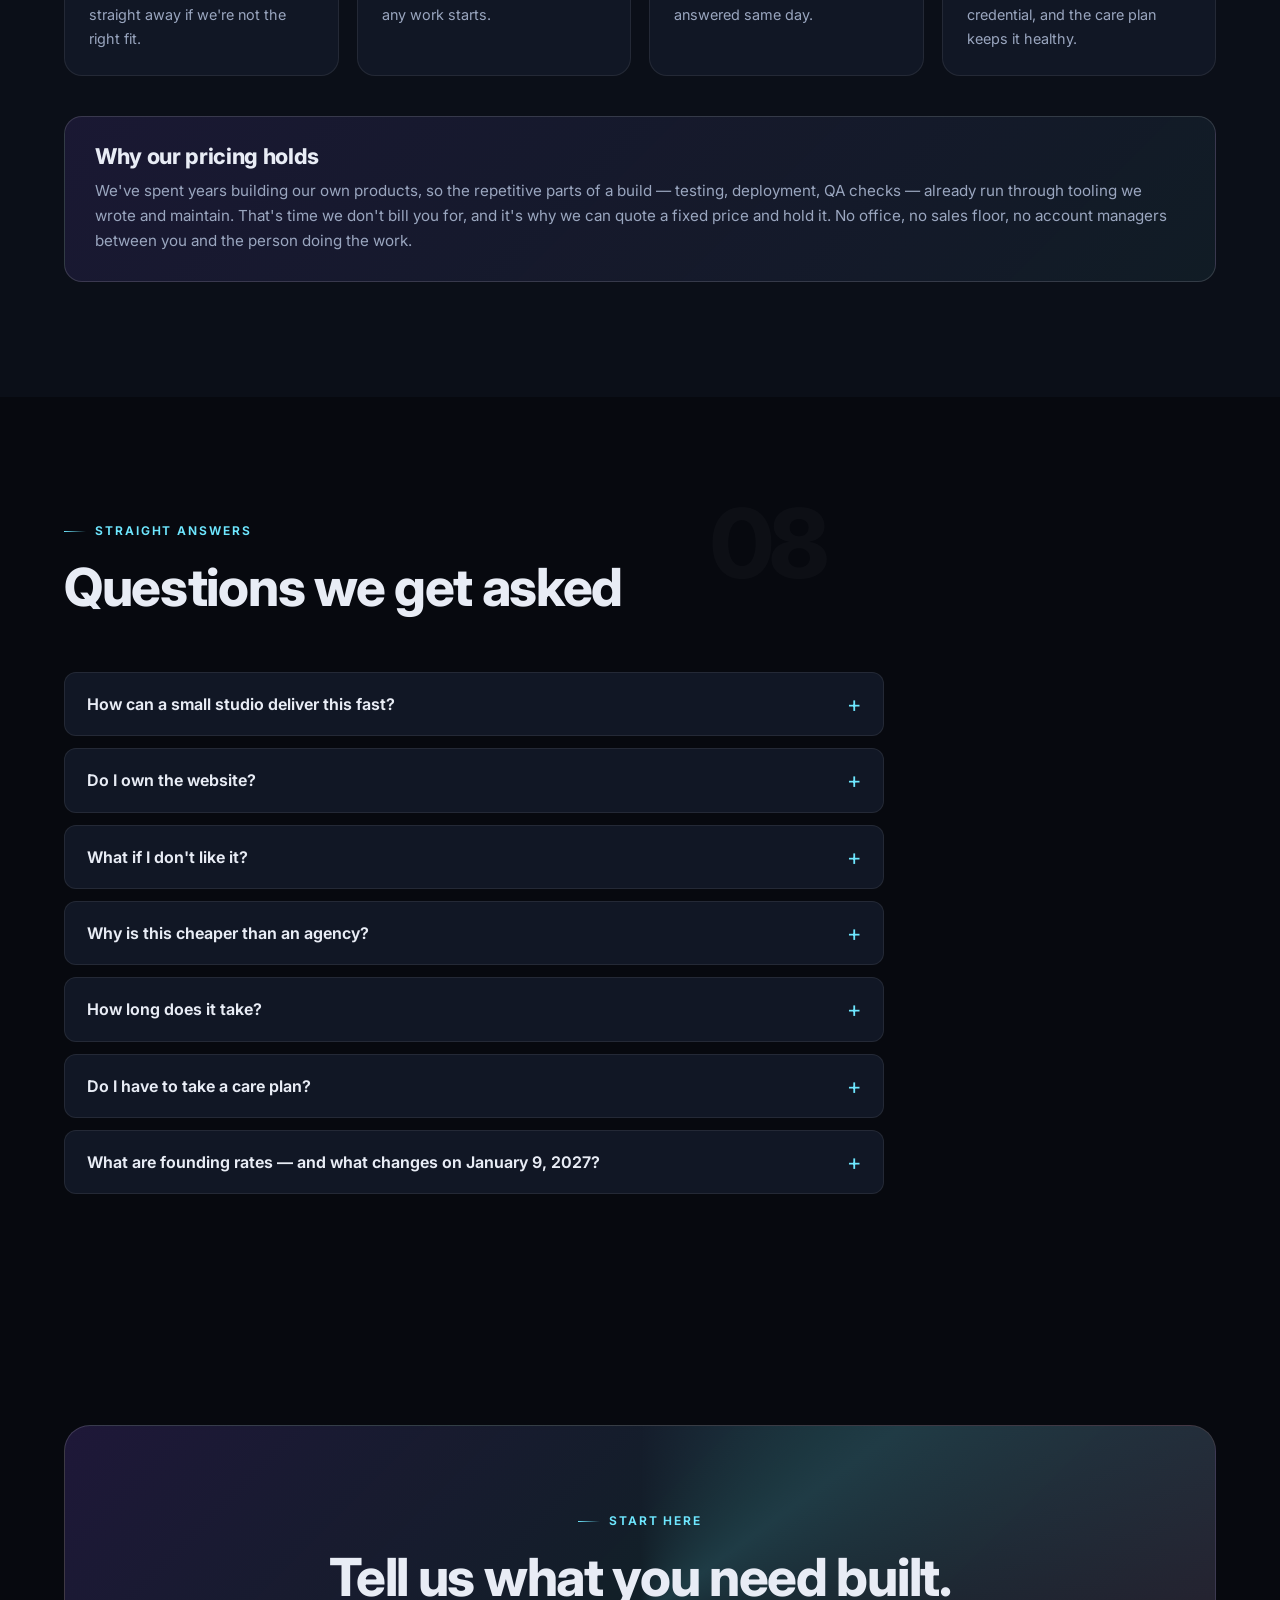
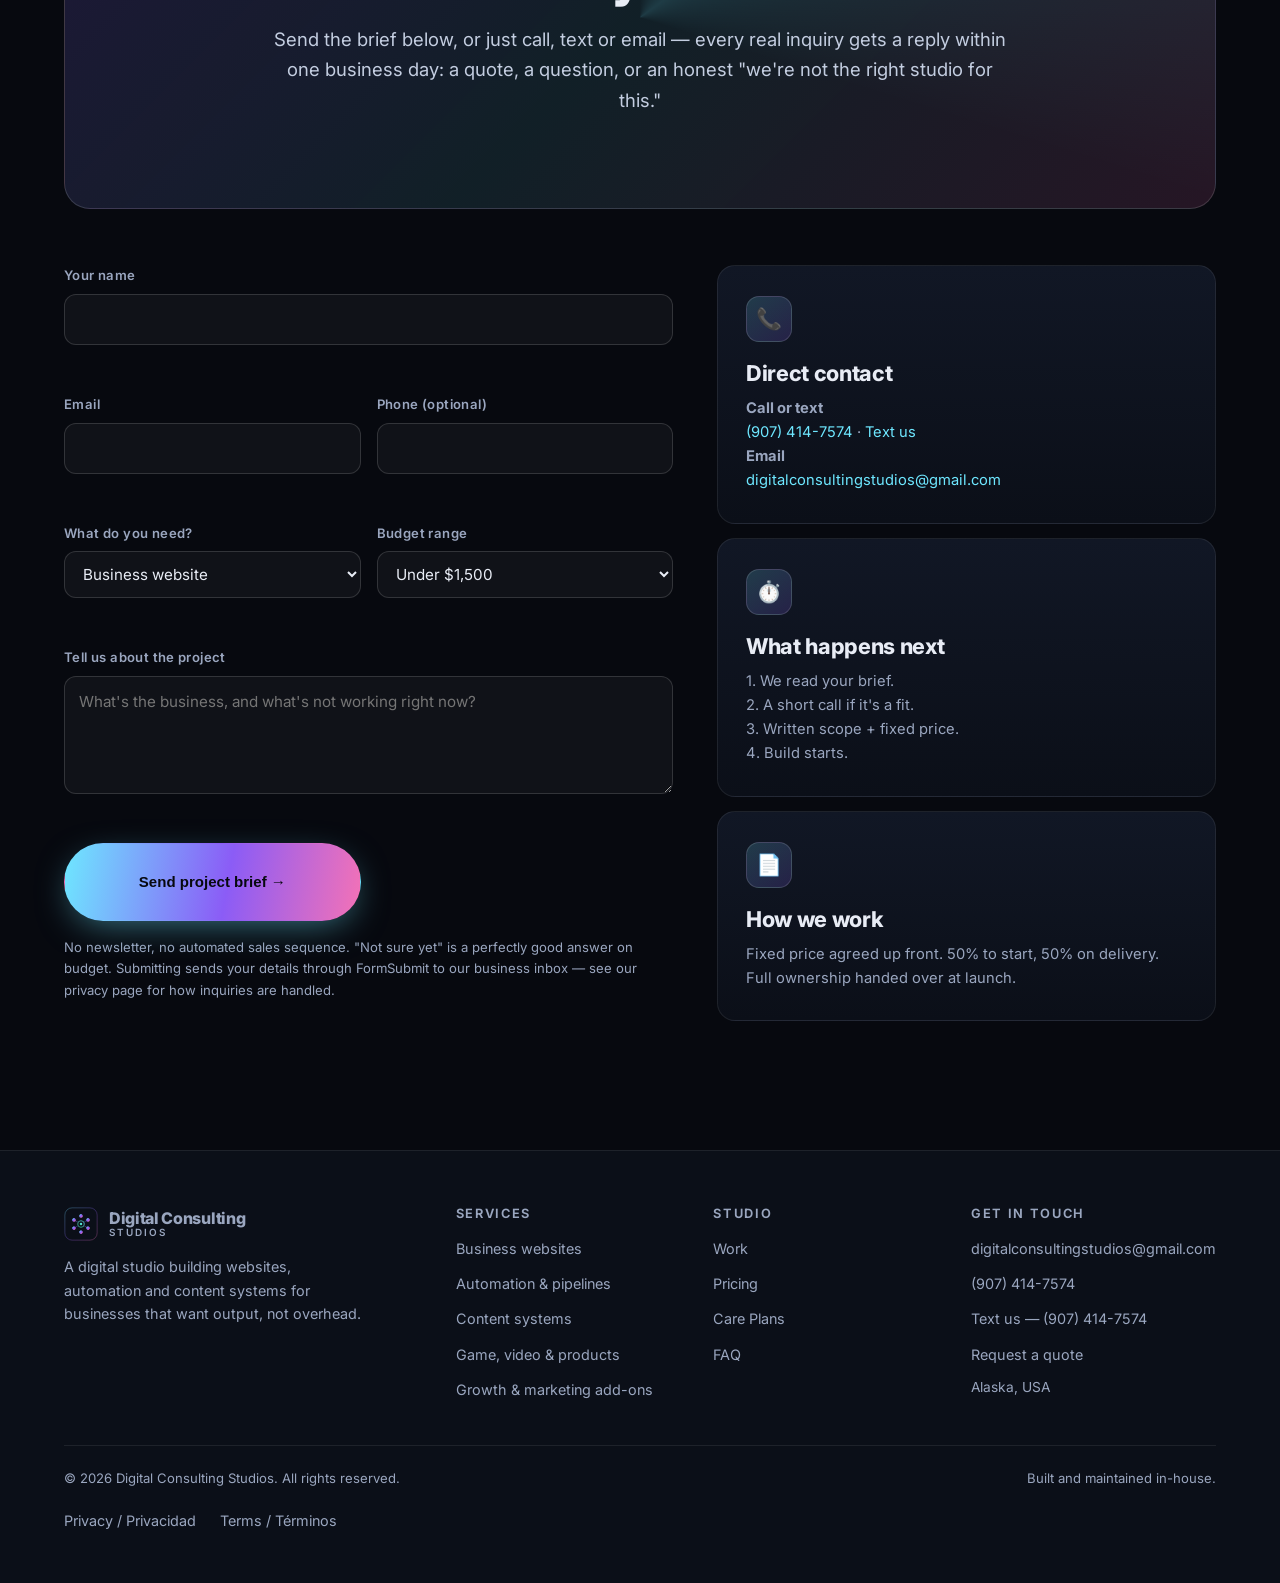
==== commit d36e97bc: "Add Homepage Mockup offer card with Stripe order link" ====
--- a/index.html
+++ b/index.html
@@ -350,7 +350,7 @@
       Founding rates — through January 8, 2027. Digital Consulting Studios opened in Wasilla in October 2026. While we build our Alaska client book over our first two months, every service below is offered at our founding rates. From January 9, 2027, our standard Alaska rates apply — the standard rates shown with each service below. Our standard rates are set to Alaska market level: running a studio in Alaska costs more than it does Outside, and our prices reflect that — while still landing about 10% under the published prices of comparable Wasilla and Anchorage studios on our core services. If you sign a written scope during the founding period, your project price is locked at the founding rate. Monthly plans signed during the founding period bill at the founding rate through January 8, 2027, then step to the standard rate shown — we will confirm that in writing before you sign, and one email cancels a monthly plan at any time.
     </p>
 
-    <div class="grid c3 price-grid">
+    <div class="grid c3 price-grid"><article class="price glow-card reveal"><h3 data-i18n="vd.mockup.h3">Homepage Mockup</h3><div class="amount">$50</div><p data-i18n="vd.mockup.p">See your new homepage before committing to a full build — your services, your photos, tap-to-call. One revision round included. Love it? It applies toward the full one-page site at $295.</p><a href="https://buy.stripe.com/4gMbJ1347cQreCoeifdjO02" class="btn btn-primary full" target="_blank" rel="noopener" data-i18n="vd.mockup.order">Order the mockup</a></article>
       <article class="price glow-card reveal">
         <h3 data-i18n="p1.h3">Starter Site</h3>
         <div class="amount">$1,500</div>
@@ -416,7 +416,7 @@
 <h2 class="reveal d1" data-i18n="vd.h2">Video for <span class="grad">your business</span>.</h2>
 </div>
 <h3 class="reveal" data-i18n="vd.ugc.h3">UGC Video — Animated Character</h3>
-<div class="grid c3 price-grid">
+<div class="grid c3 price-grid"><article class="price glow-card reveal"><h3 data-i18n="vd.mockup.h3">Homepage Mockup</h3><div class="amount">$50</div><p data-i18n="vd.mockup.p">See your new homepage before committing to a full build — your services, your photos, tap-to-call. One revision round included. Love it? It applies toward the full one-page site at $295.</p><a href="https://buy.stripe.com/4gMbJ1347cQreCoeifdjO02" class="btn btn-primary full" target="_blank" rel="noopener" data-i18n="vd.mockup.order">Order the mockup</a></article>
 <article class="price glow-card reveal">
 <h3 data-i18n="vd.ugc.b.h3">Basic</h3>
 <div class="amount">$75</div>
@@ -447,7 +447,7 @@
 </article>
 </div>
 <h3 class="reveal" style="margin-top:48px" data-i18n="vd.fc.h3">Faceless Product Video</h3>
-<div class="grid c3 price-grid">
+<div class="grid c3 price-grid"><article class="price glow-card reveal"><h3 data-i18n="vd.mockup.h3">Homepage Mockup</h3><div class="amount">$50</div><p data-i18n="vd.mockup.p">See your new homepage before committing to a full build — your services, your photos, tap-to-call. One revision round included. Love it? It applies toward the full one-page site at $295.</p><a href="https://buy.stripe.com/4gMbJ1347cQreCoeifdjO02" class="btn btn-primary full" target="_blank" rel="noopener" data-i18n="vd.mockup.order">Order the mockup</a></article>
 <article class="price glow-card reveal">
 <h3 data-i18n="vd.fc.b.h3">Basic</h3>
 <div class="amount">$50</div>
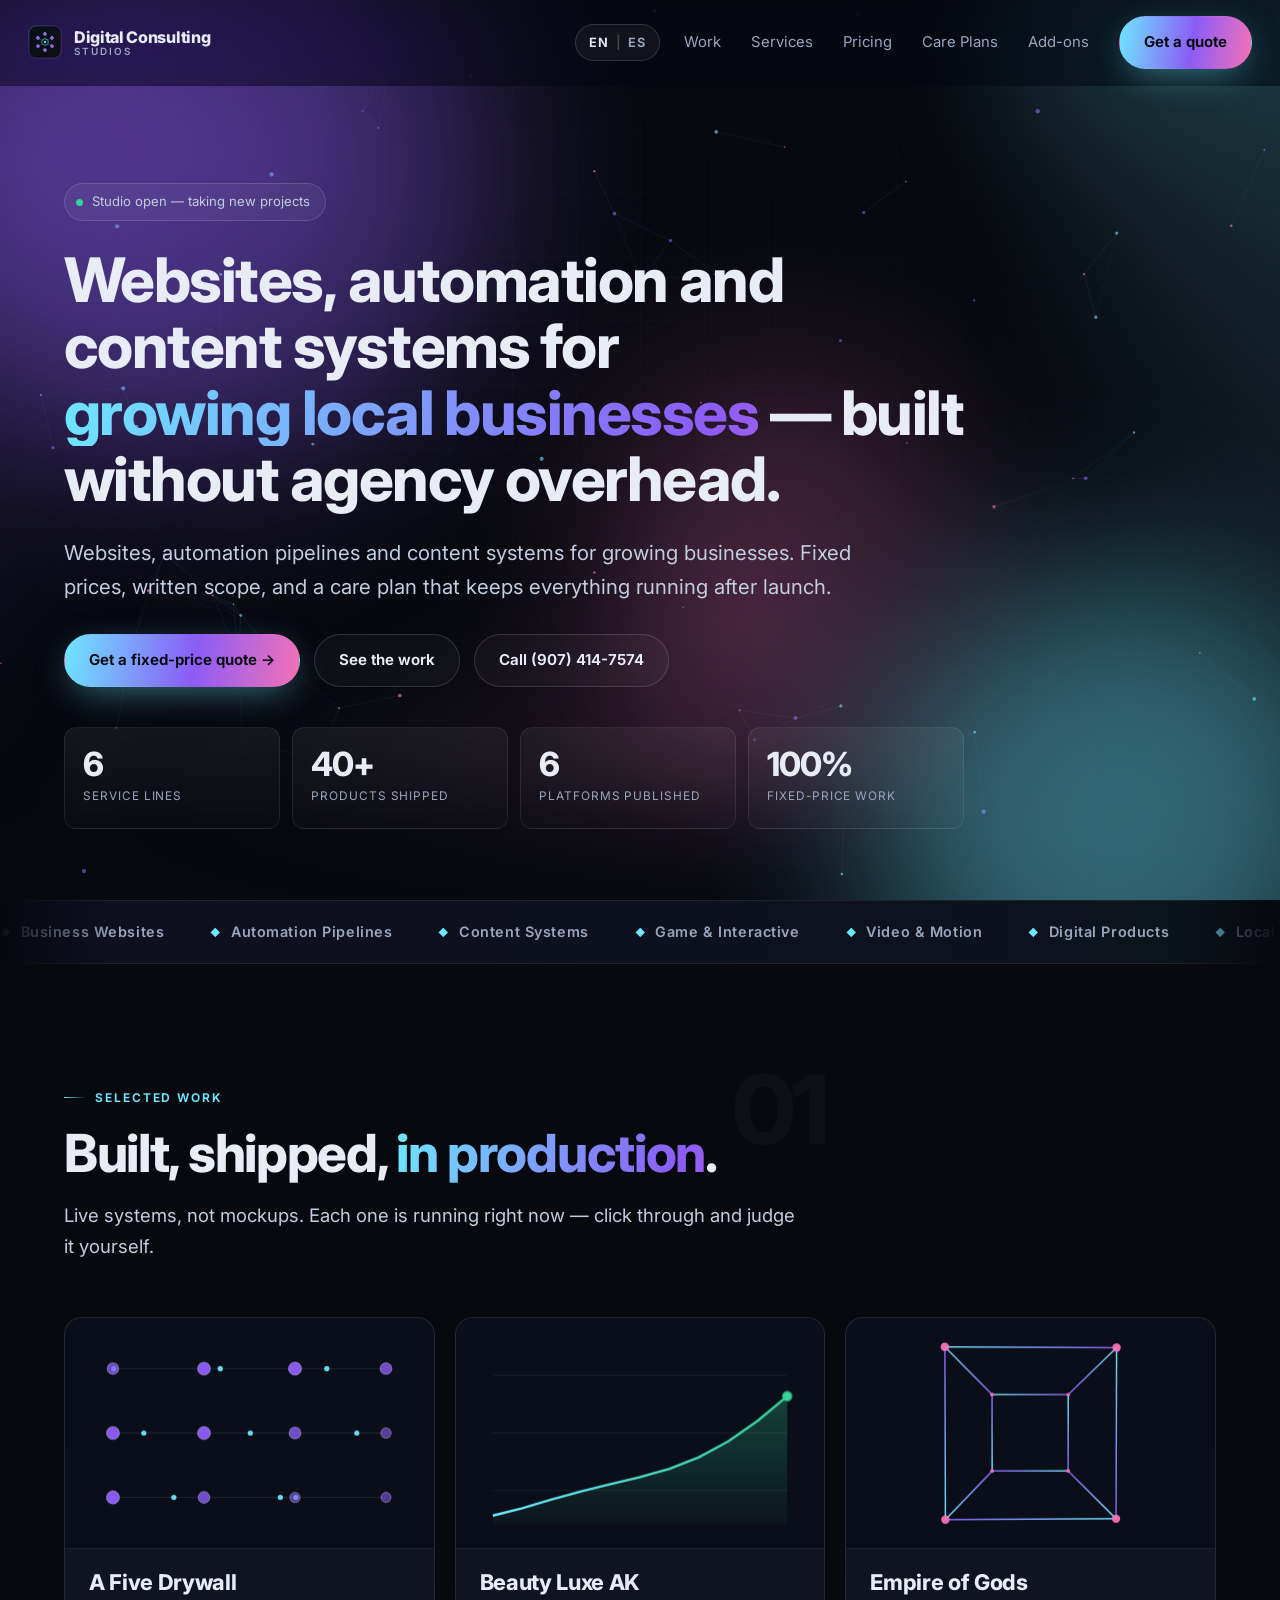
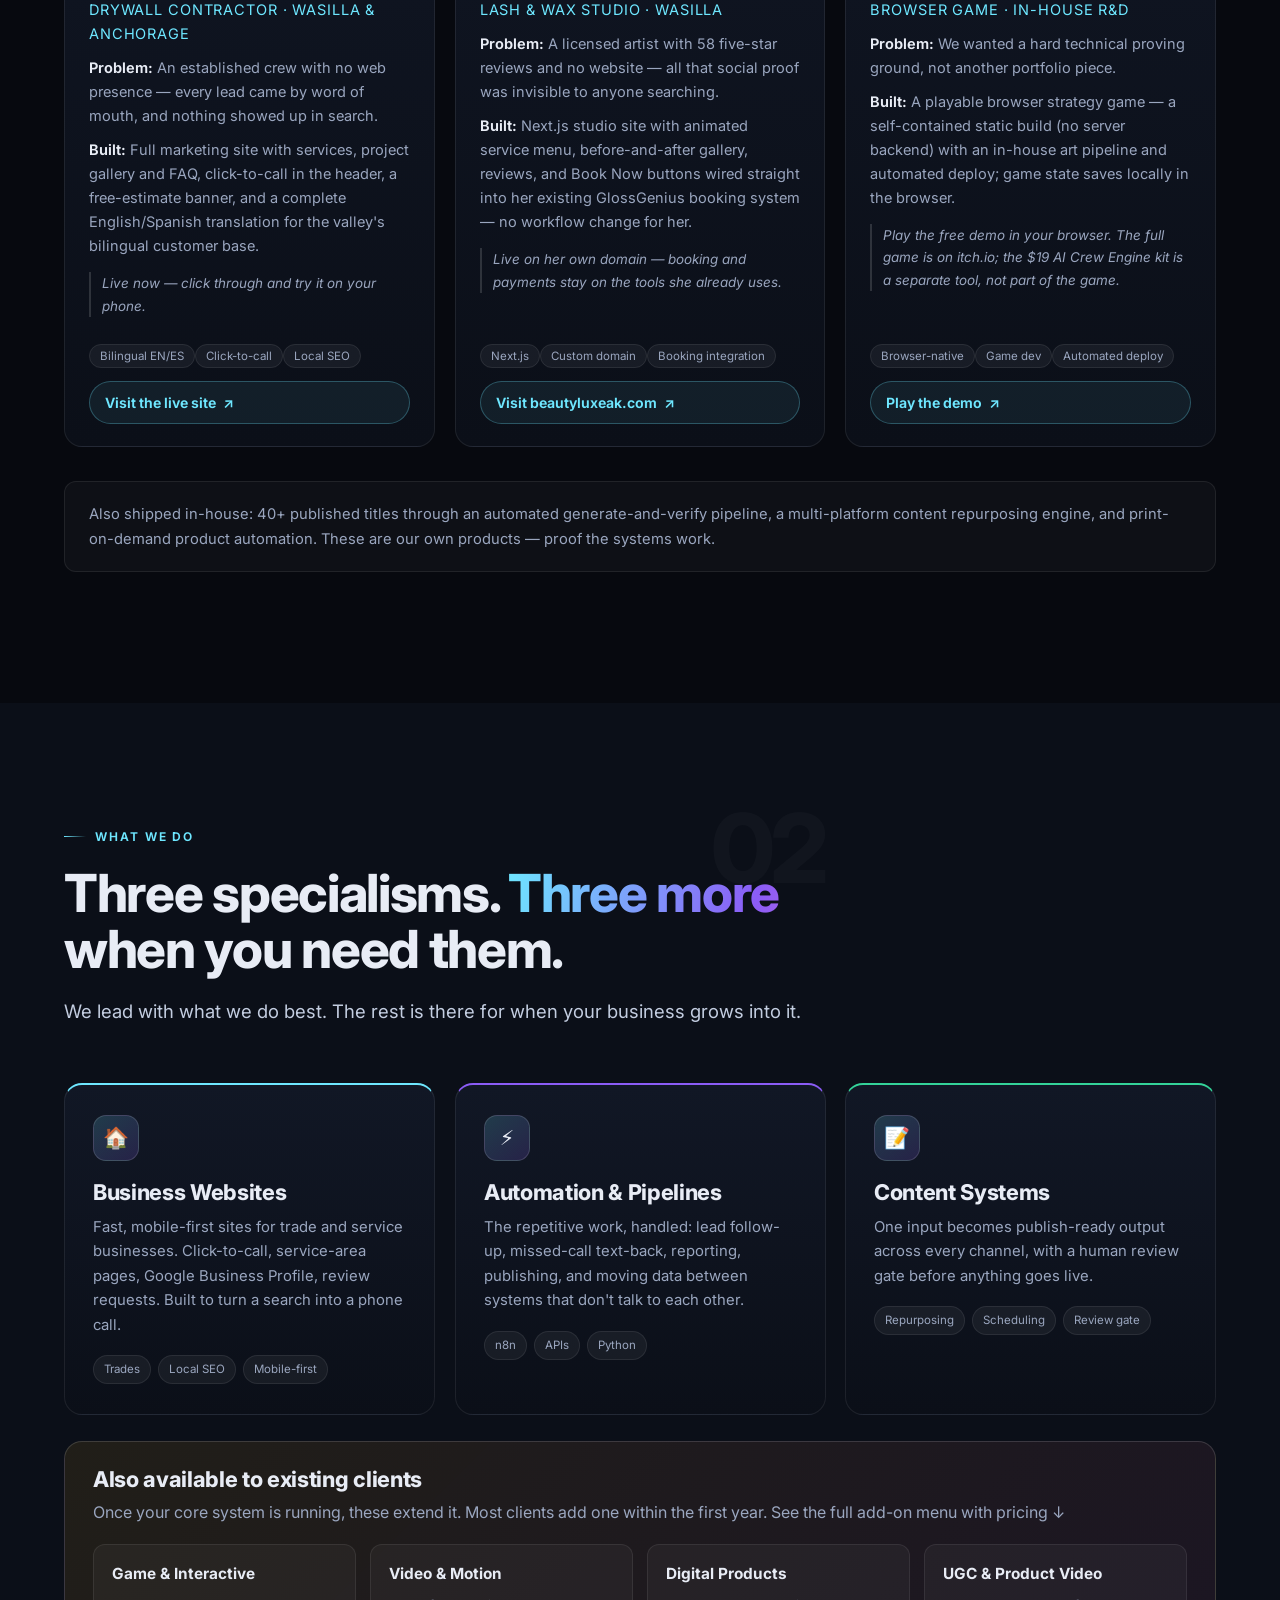
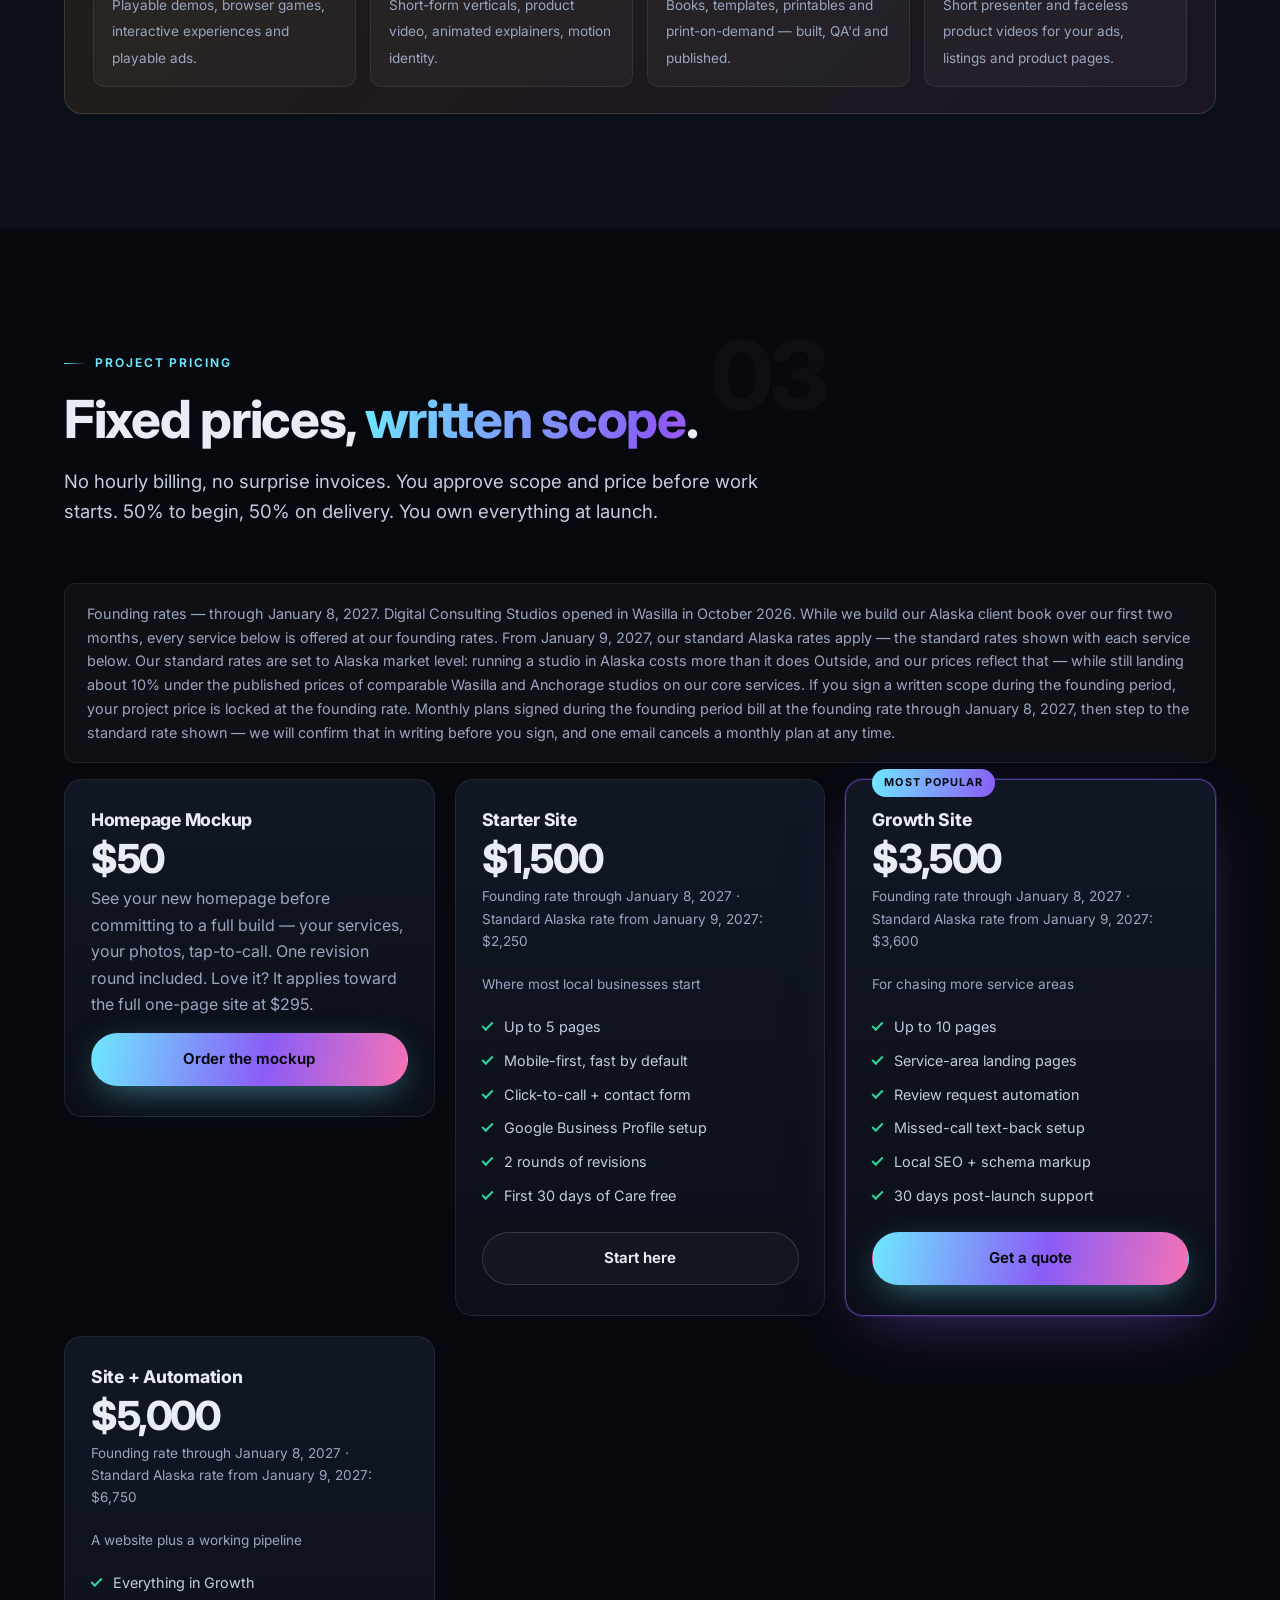
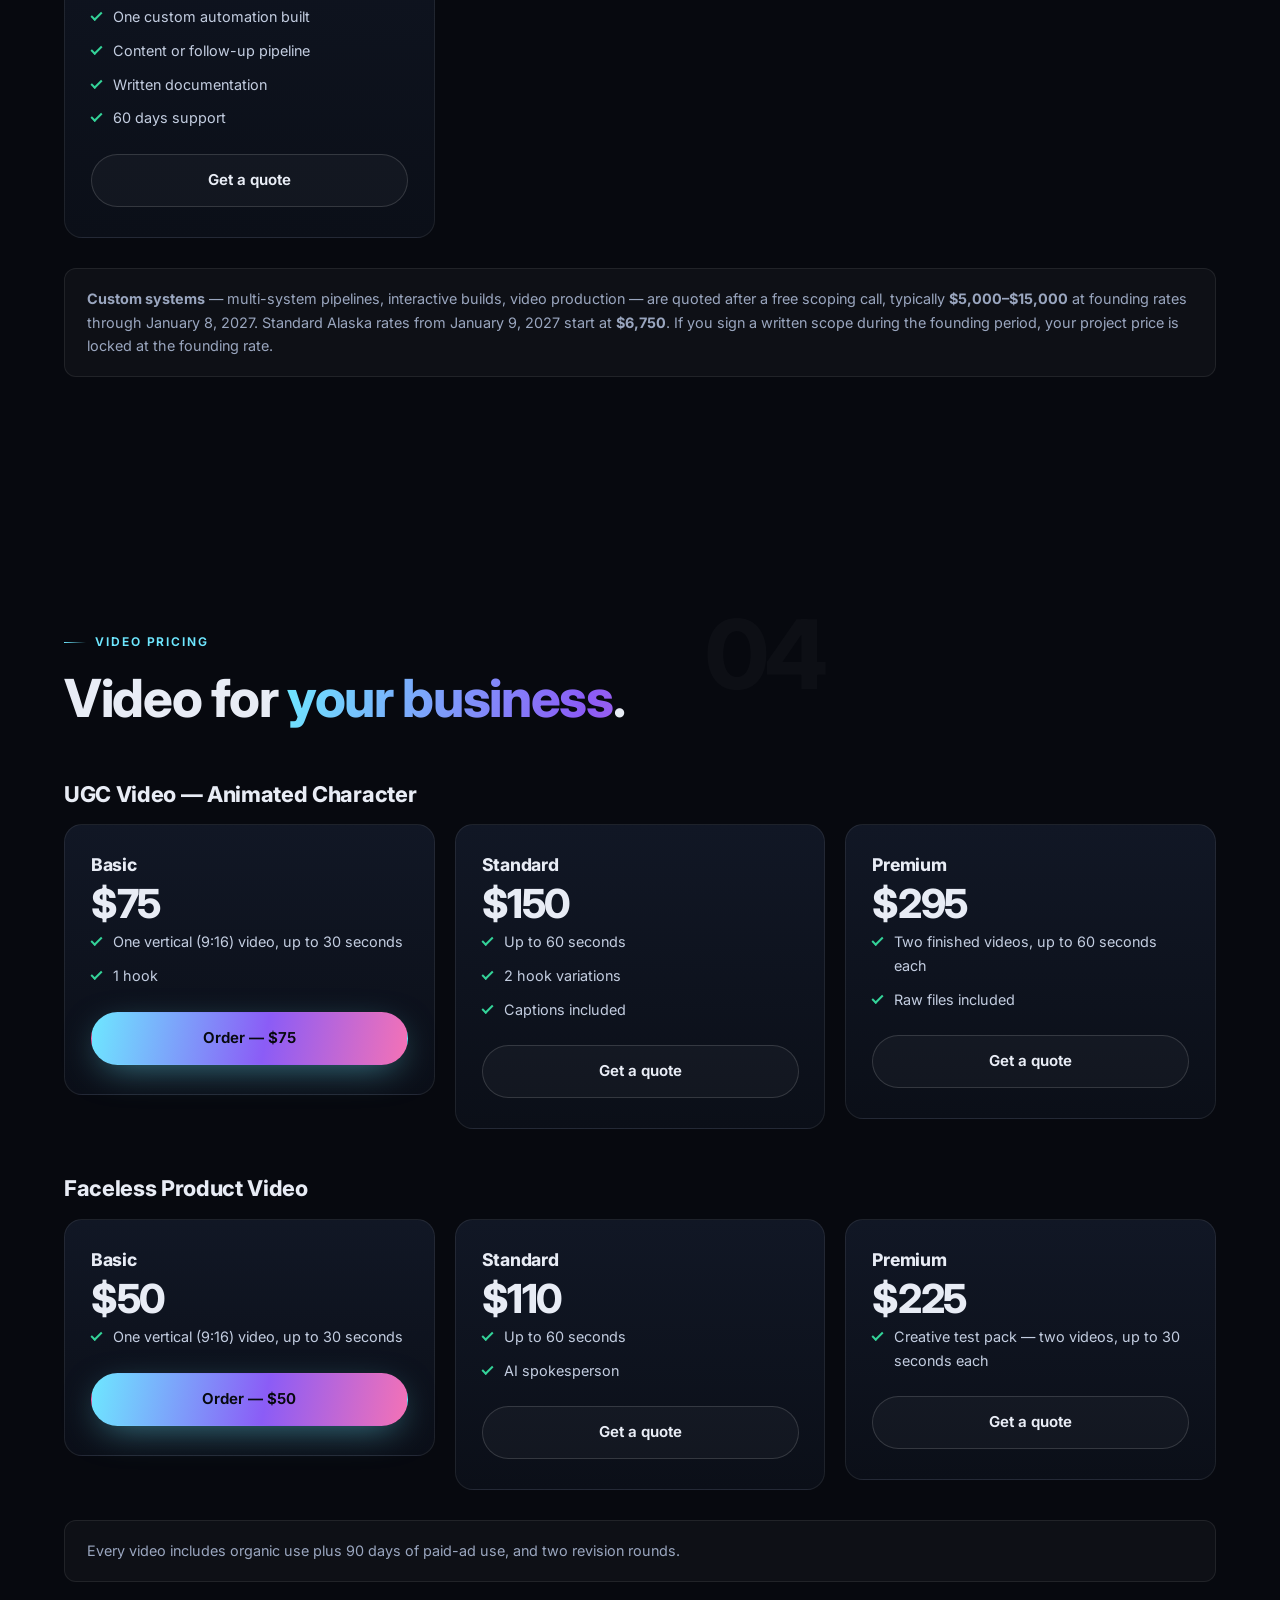
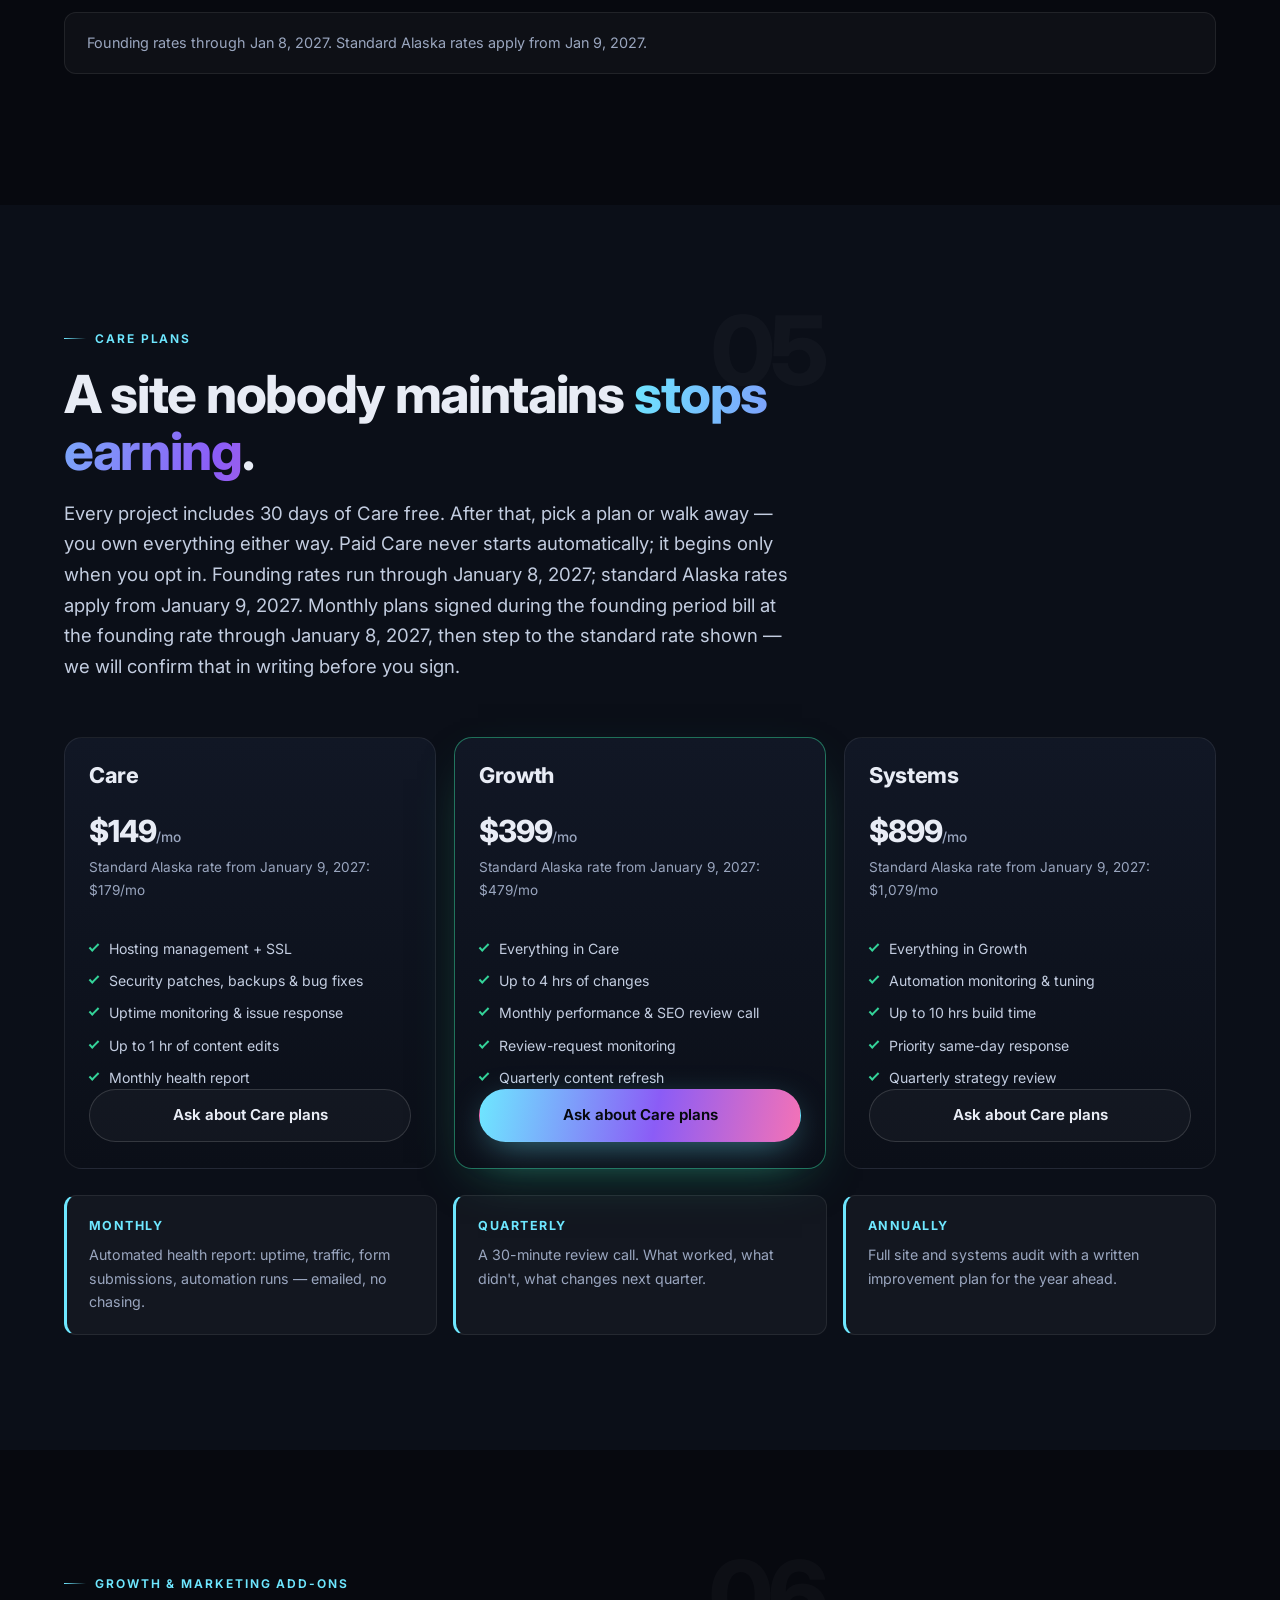
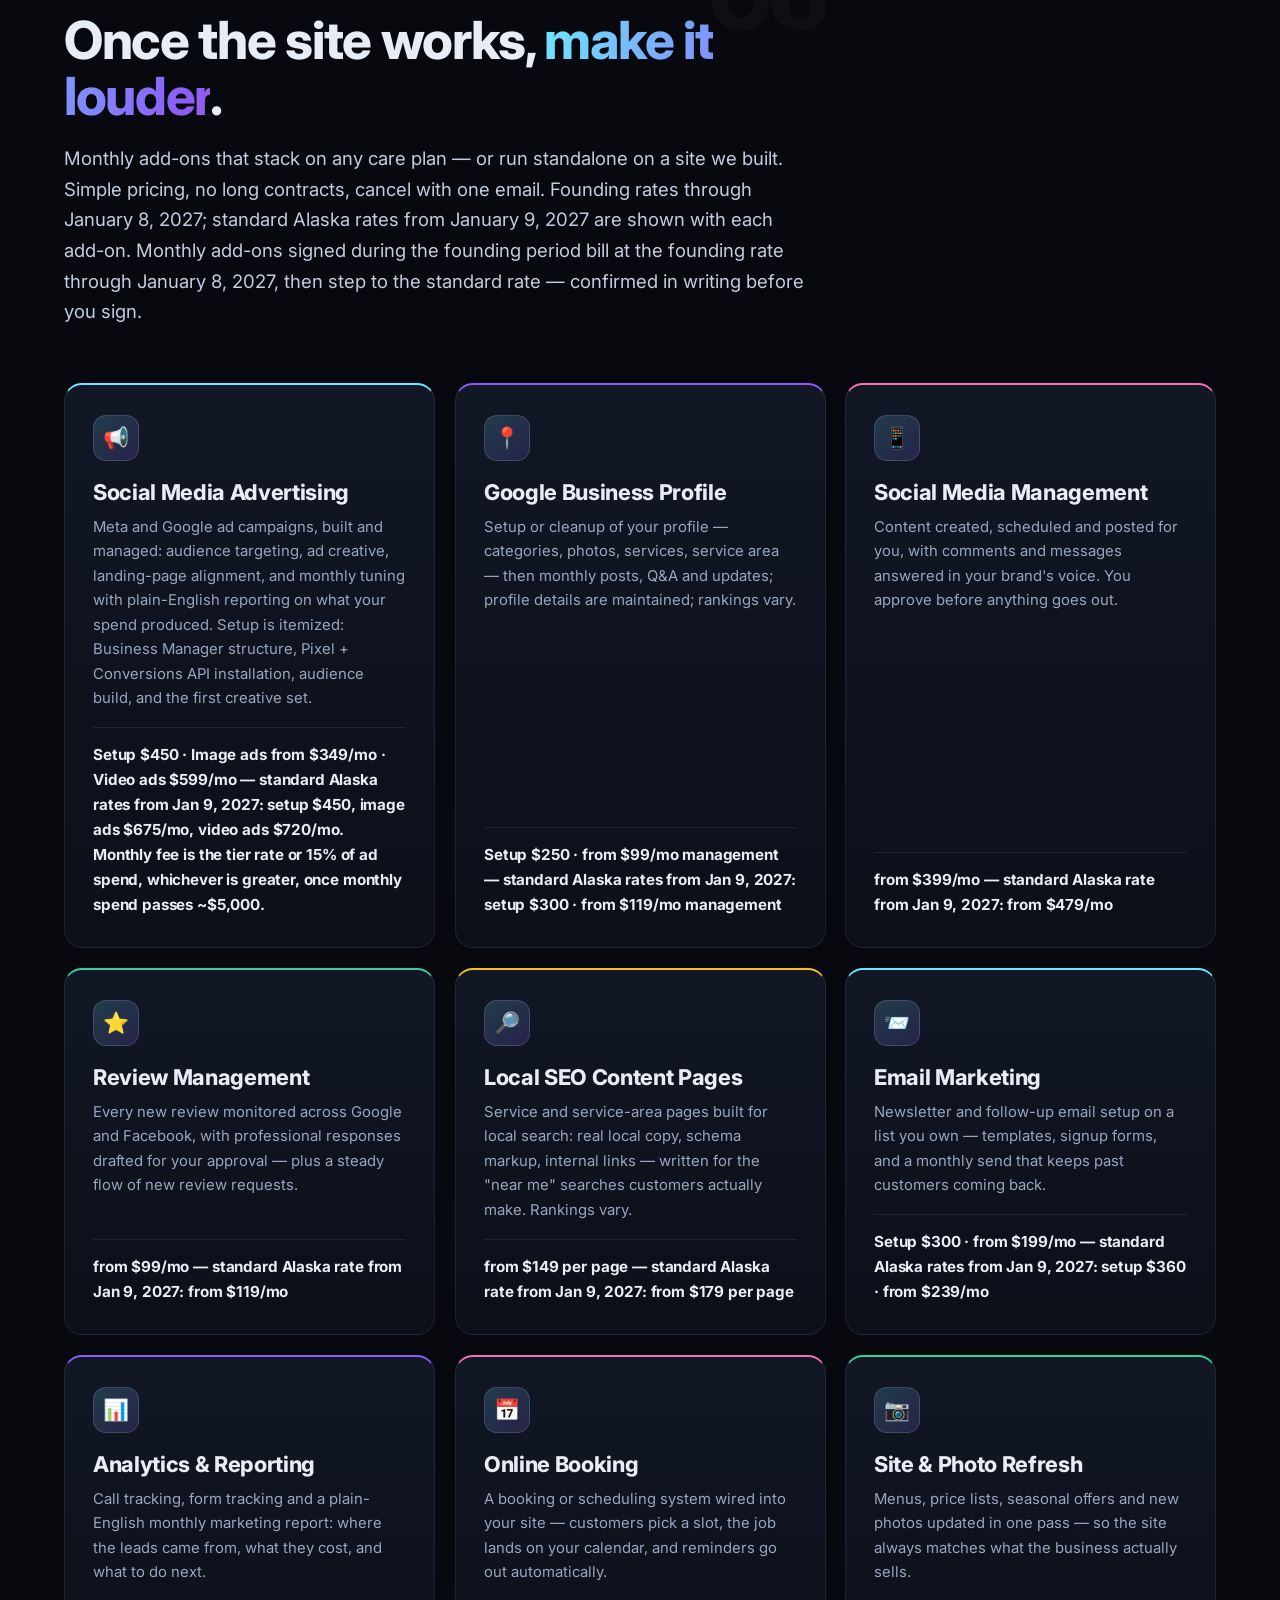
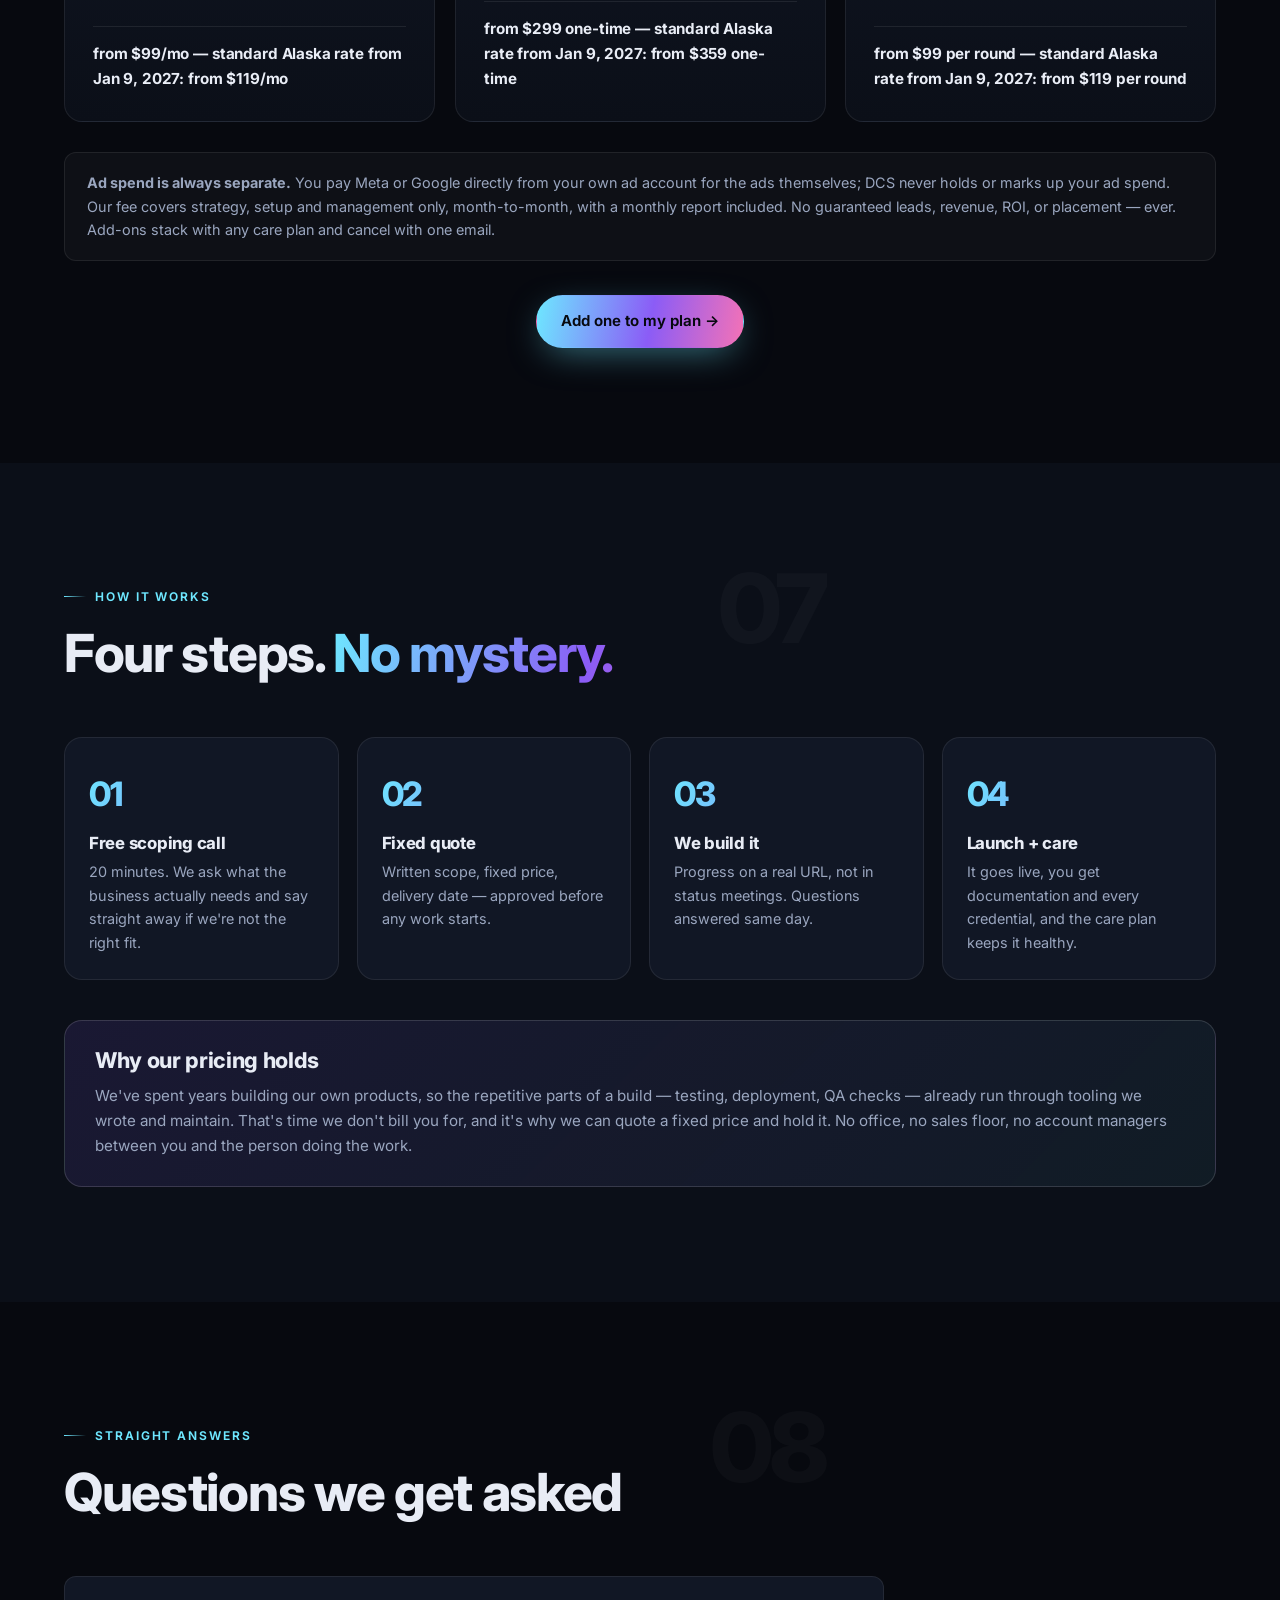
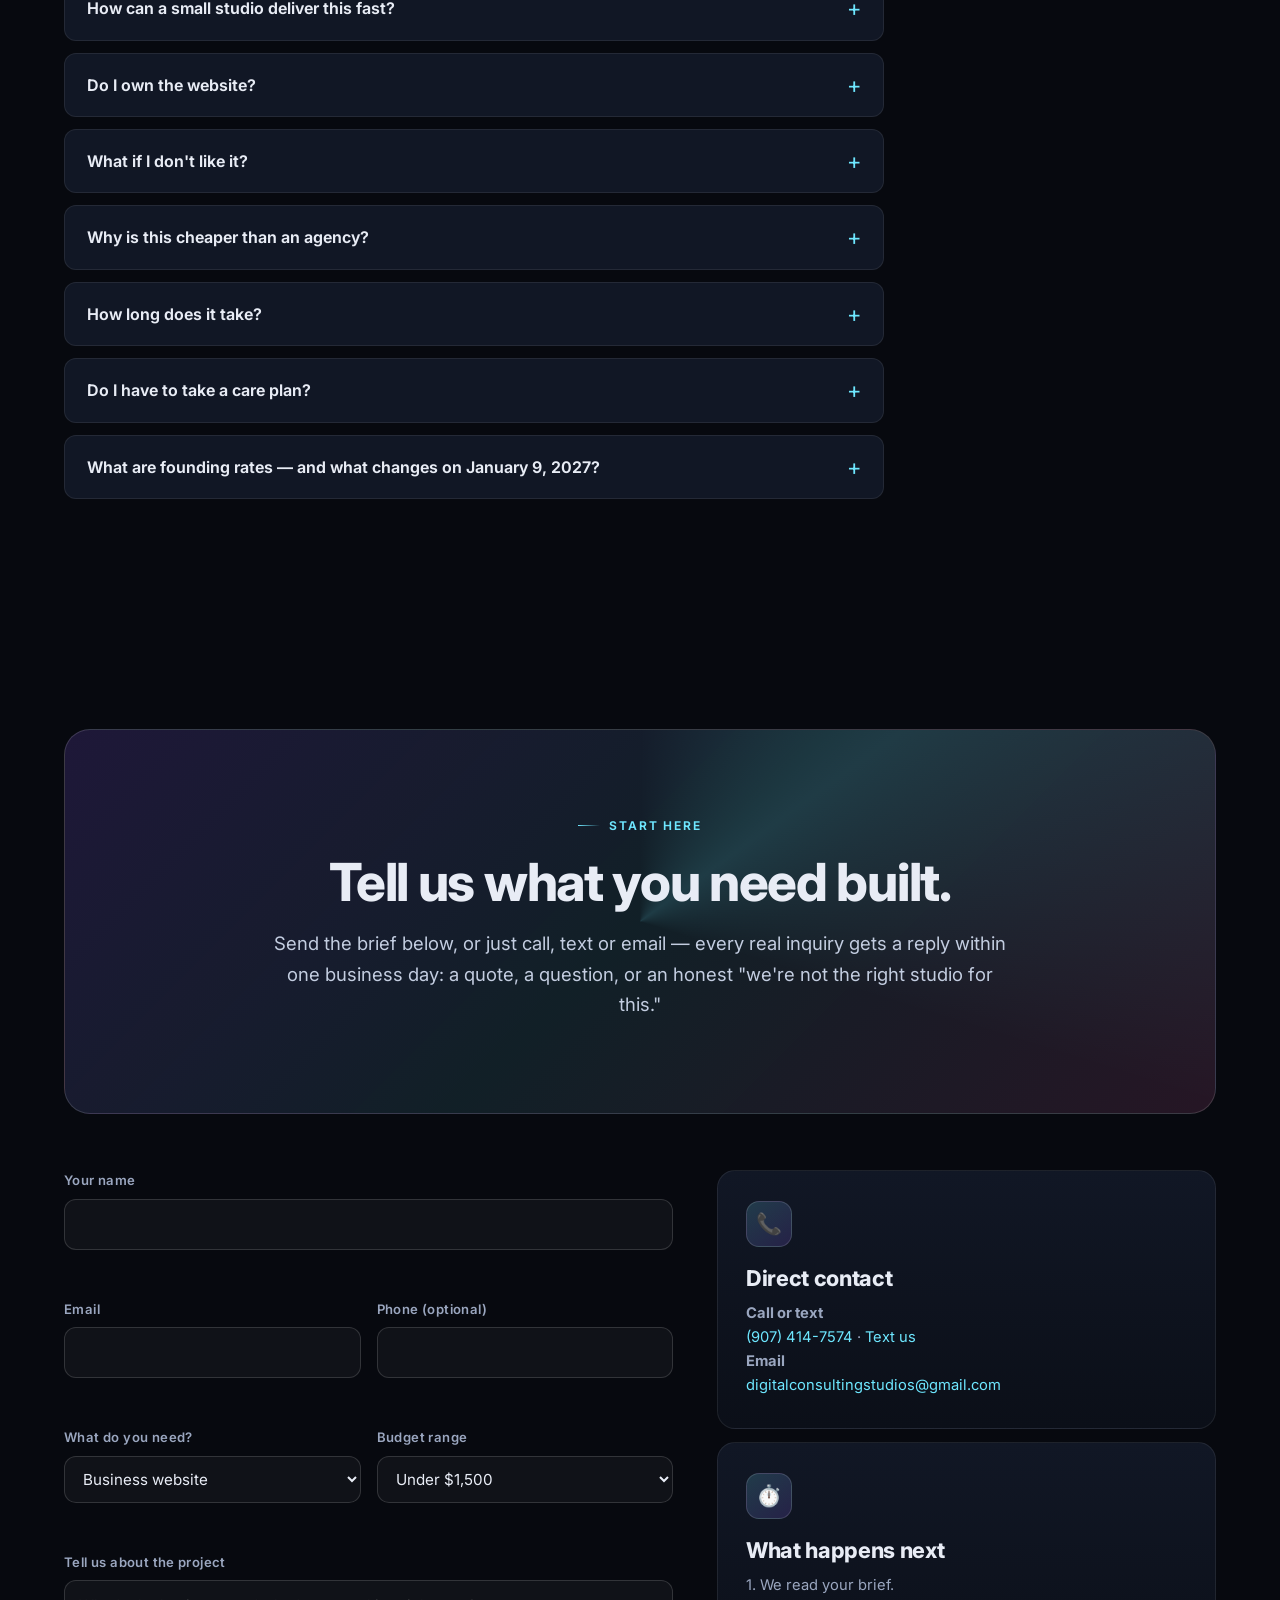
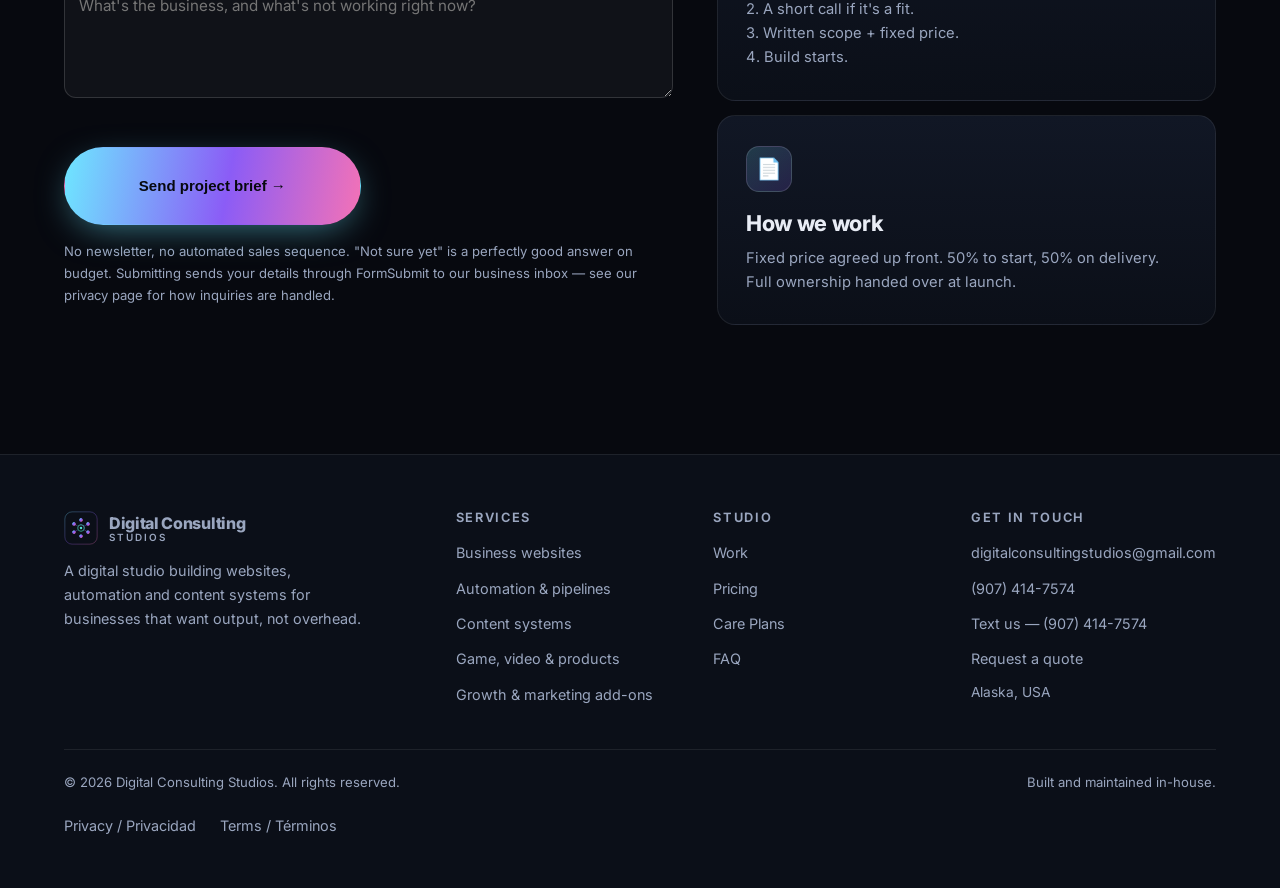
==== commit 65c962d9: "Remove extra Homepage Mockup cards from video grids" ====
--- a/index.html
+++ b/index.html
@@ -416,7 +416,7 @@
 <h2 class="reveal d1" data-i18n="vd.h2">Video for <span class="grad">your business</span>.</h2>
 </div>
 <h3 class="reveal" data-i18n="vd.ugc.h3">UGC Video — Animated Character</h3>
-<div class="grid c3 price-grid"><article class="price glow-card reveal"><h3 data-i18n="vd.mockup.h3">Homepage Mockup</h3><div class="amount">$50</div><p data-i18n="vd.mockup.p">See your new homepage before committing to a full build — your services, your photos, tap-to-call. One revision round included. Love it? It applies toward the full one-page site at $295.</p><a href="https://buy.stripe.com/4gMbJ1347cQreCoeifdjO02" class="btn btn-primary full" target="_blank" rel="noopener" data-i18n="vd.mockup.order">Order the mockup</a></article>
+<div class="grid c3 price-grid">
 <article class="price glow-card reveal">
 <h3 data-i18n="vd.ugc.b.h3">Basic</h3>
 <div class="amount">$75</div>
@@ -447,7 +447,7 @@
 </article>
 </div>
 <h3 class="reveal" style="margin-top:48px" data-i18n="vd.fc.h3">Faceless Product Video</h3>
-<div class="grid c3 price-grid"><article class="price glow-card reveal"><h3 data-i18n="vd.mockup.h3">Homepage Mockup</h3><div class="amount">$50</div><p data-i18n="vd.mockup.p">See your new homepage before committing to a full build — your services, your photos, tap-to-call. One revision round included. Love it? It applies toward the full one-page site at $295.</p><a href="https://buy.stripe.com/4gMbJ1347cQreCoeifdjO02" class="btn btn-primary full" target="_blank" rel="noopener" data-i18n="vd.mockup.order">Order the mockup</a></article>
+<div class="grid c3 price-grid">
 <article class="price glow-card reveal">
 <h3 data-i18n="vd.fc.b.h3">Basic</h3>
 <div class="amount">$50</div>
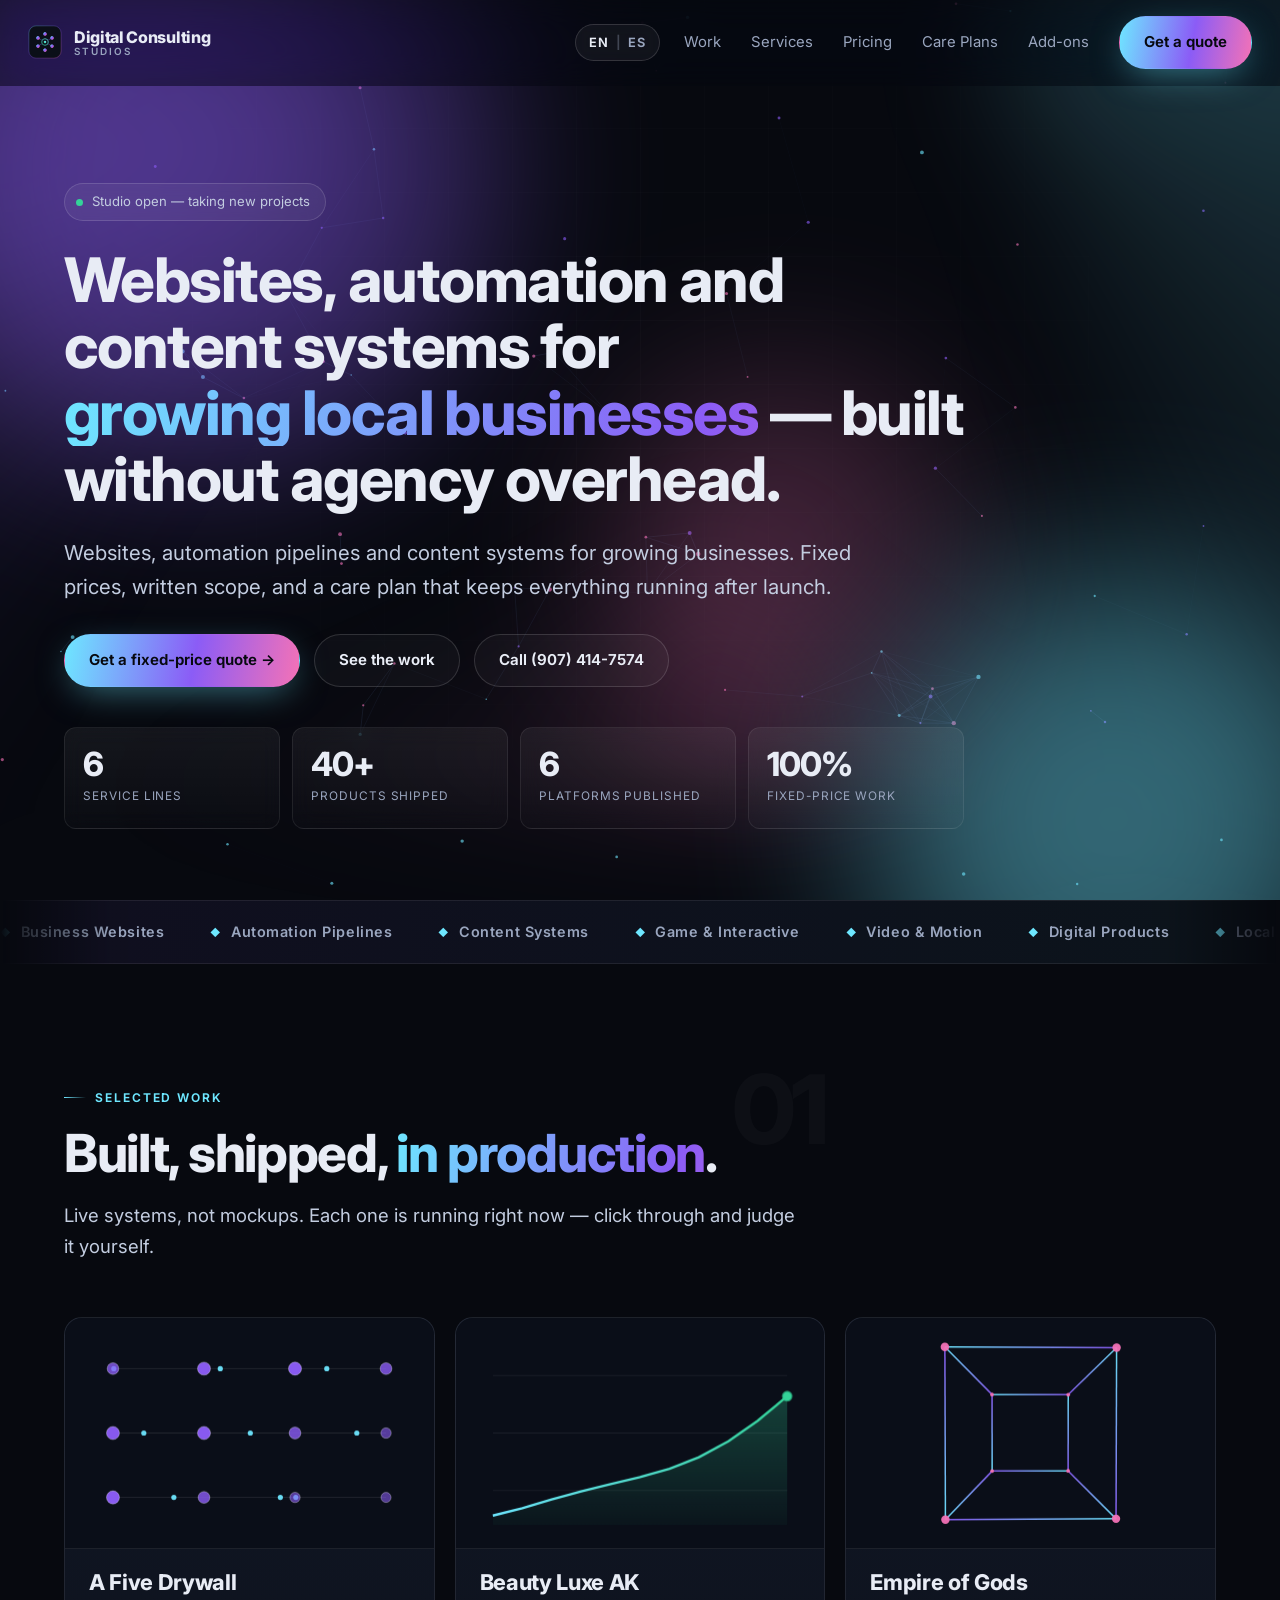
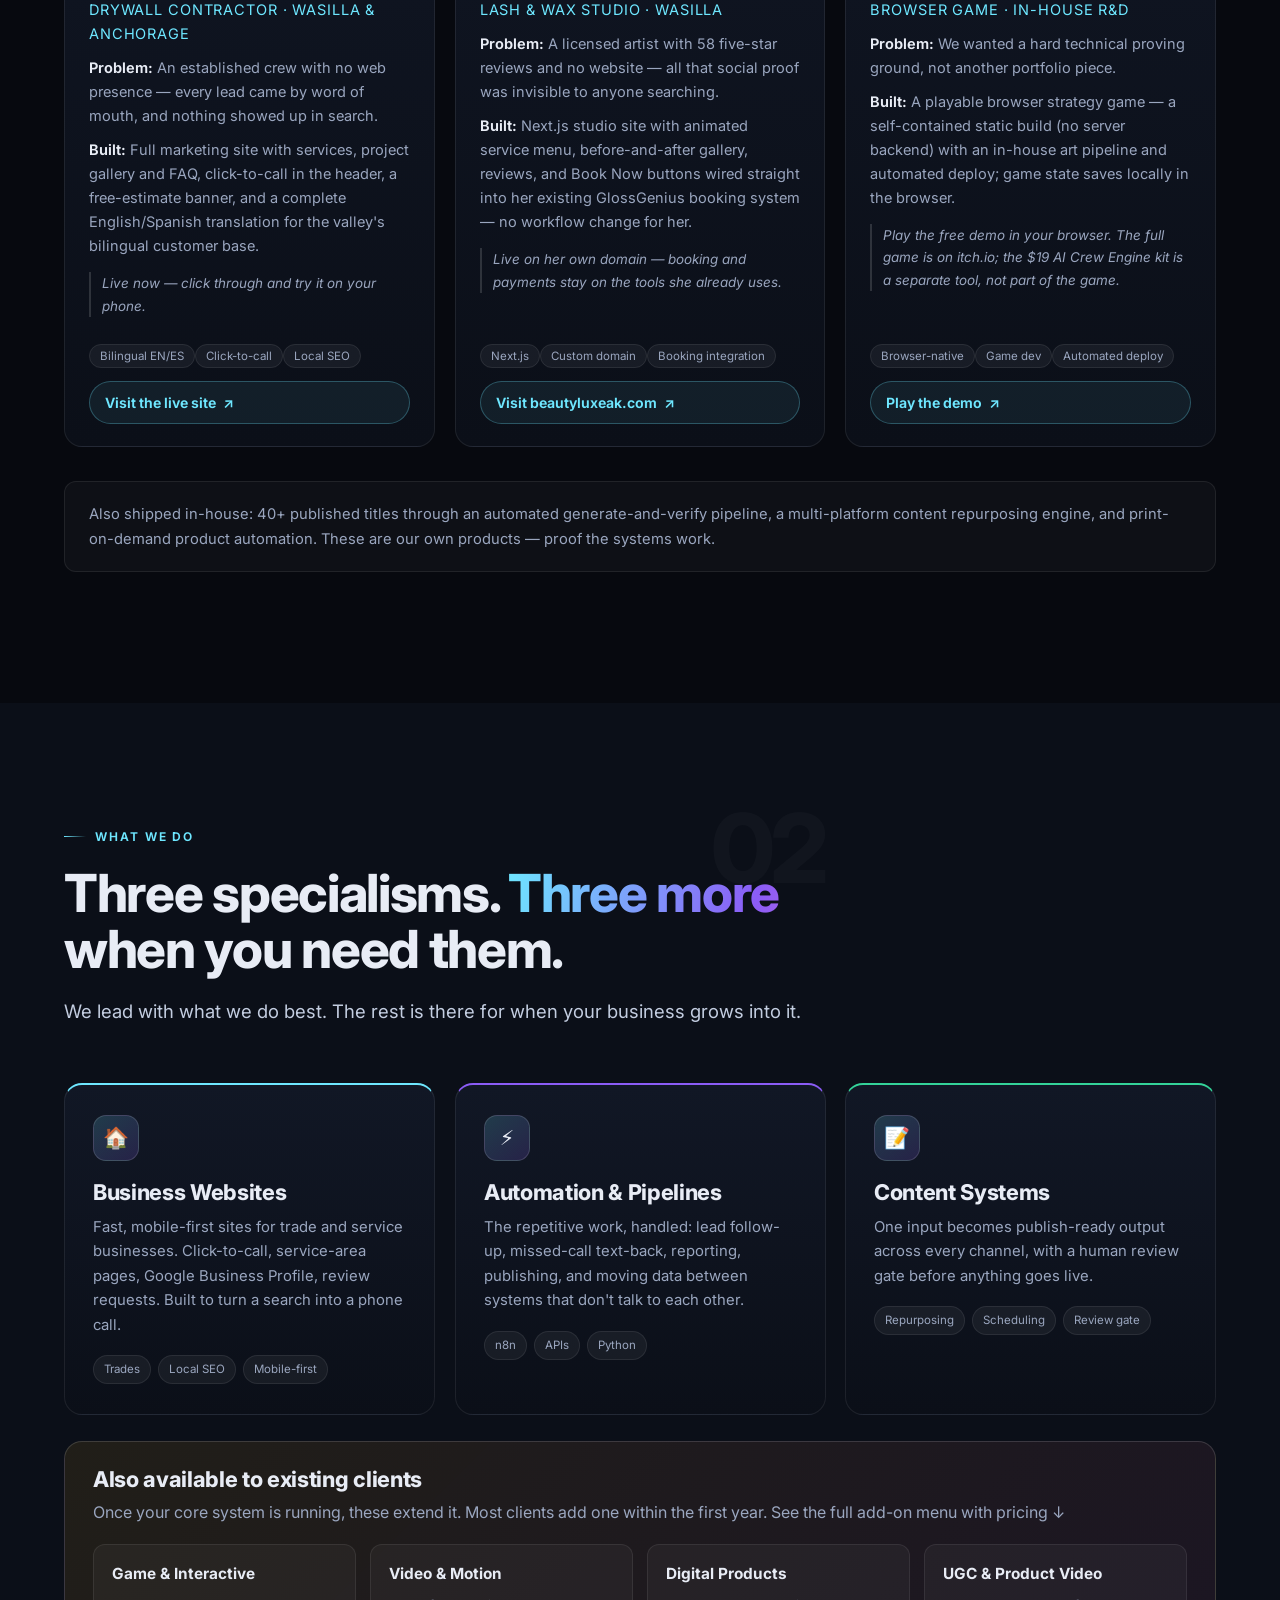
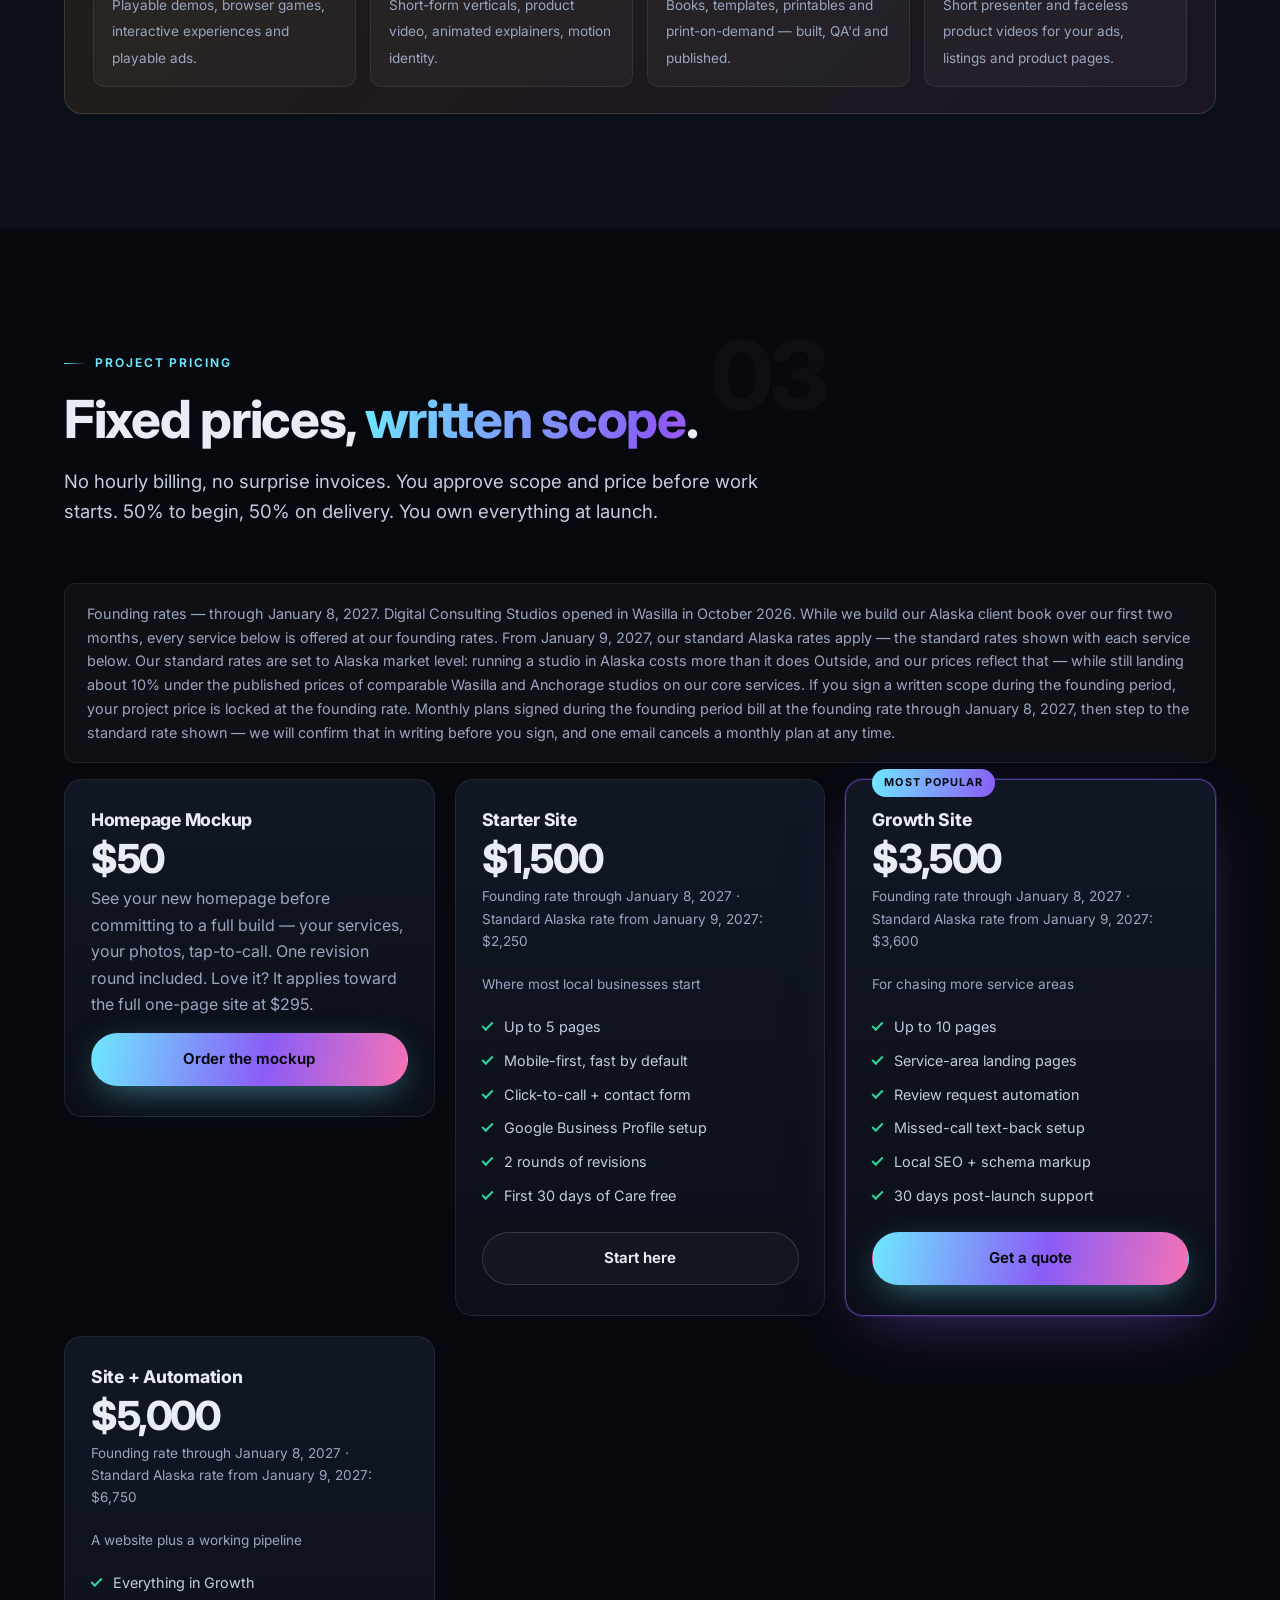
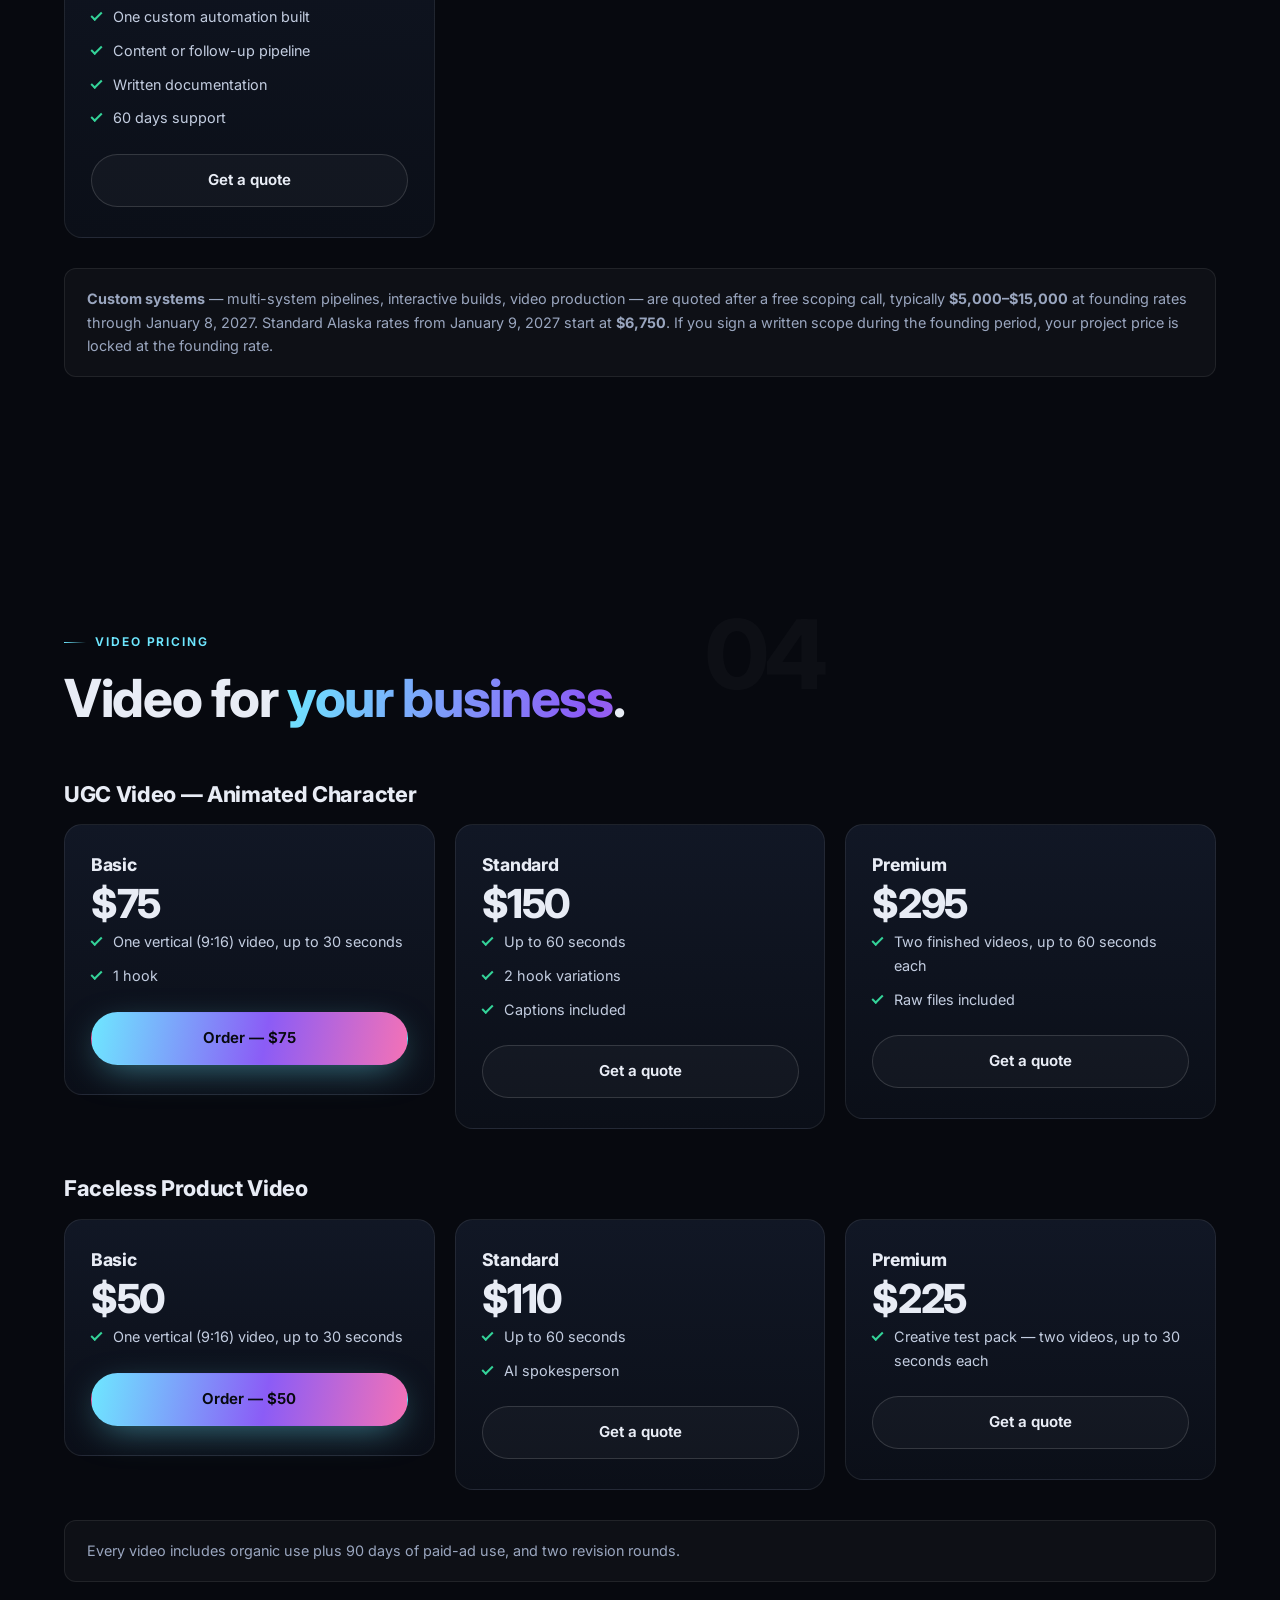
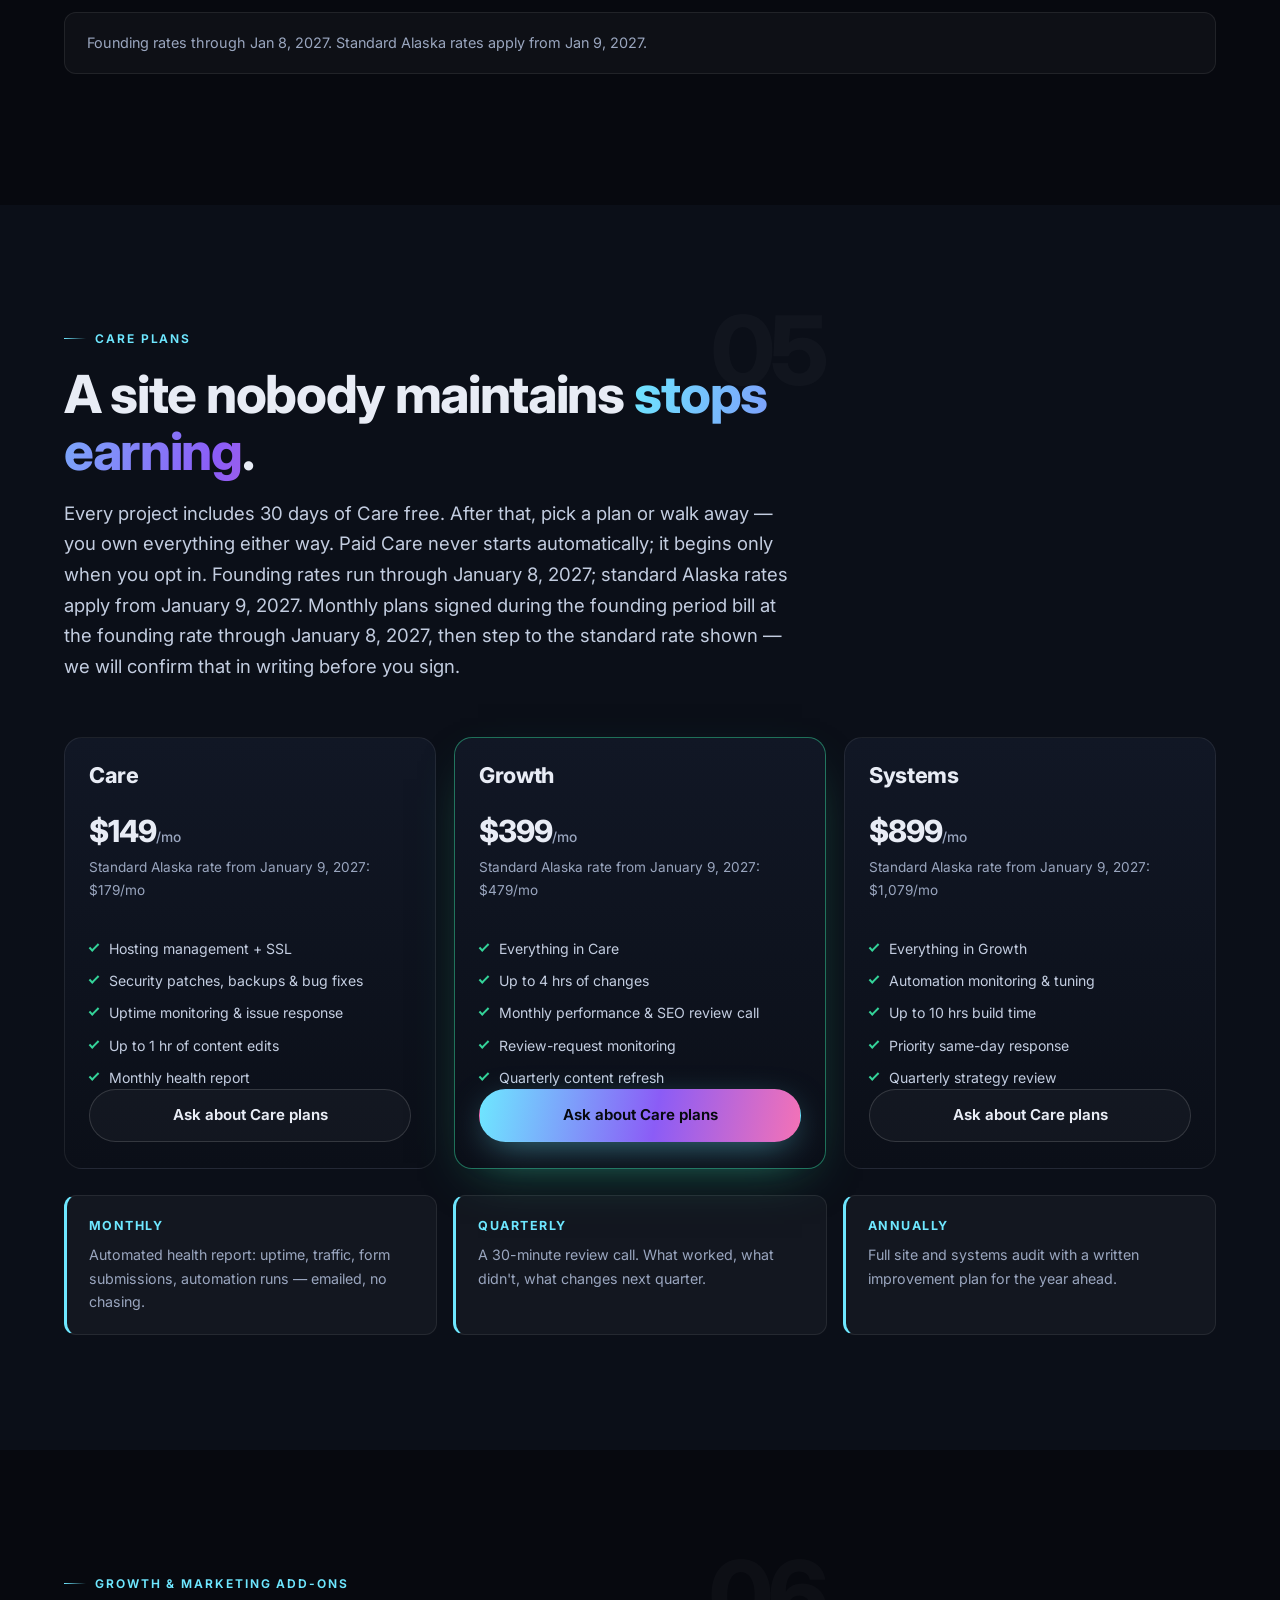
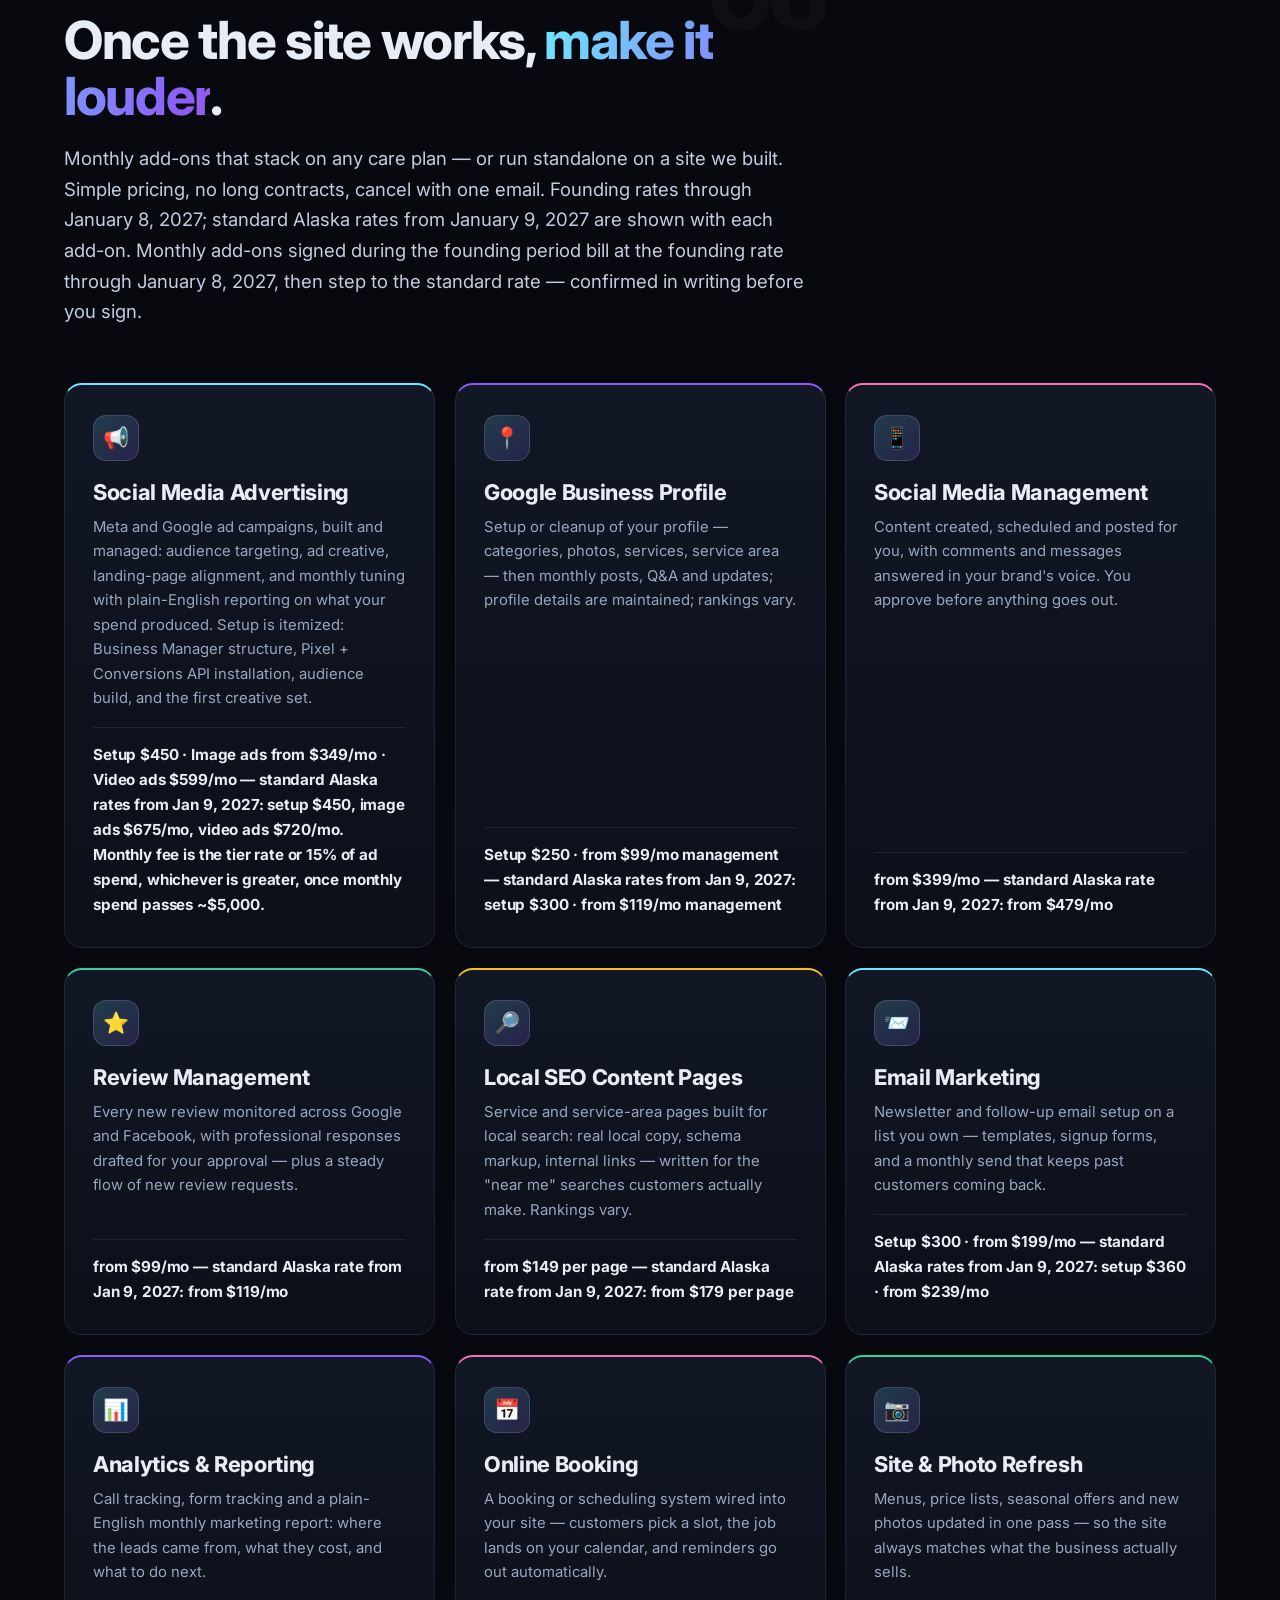
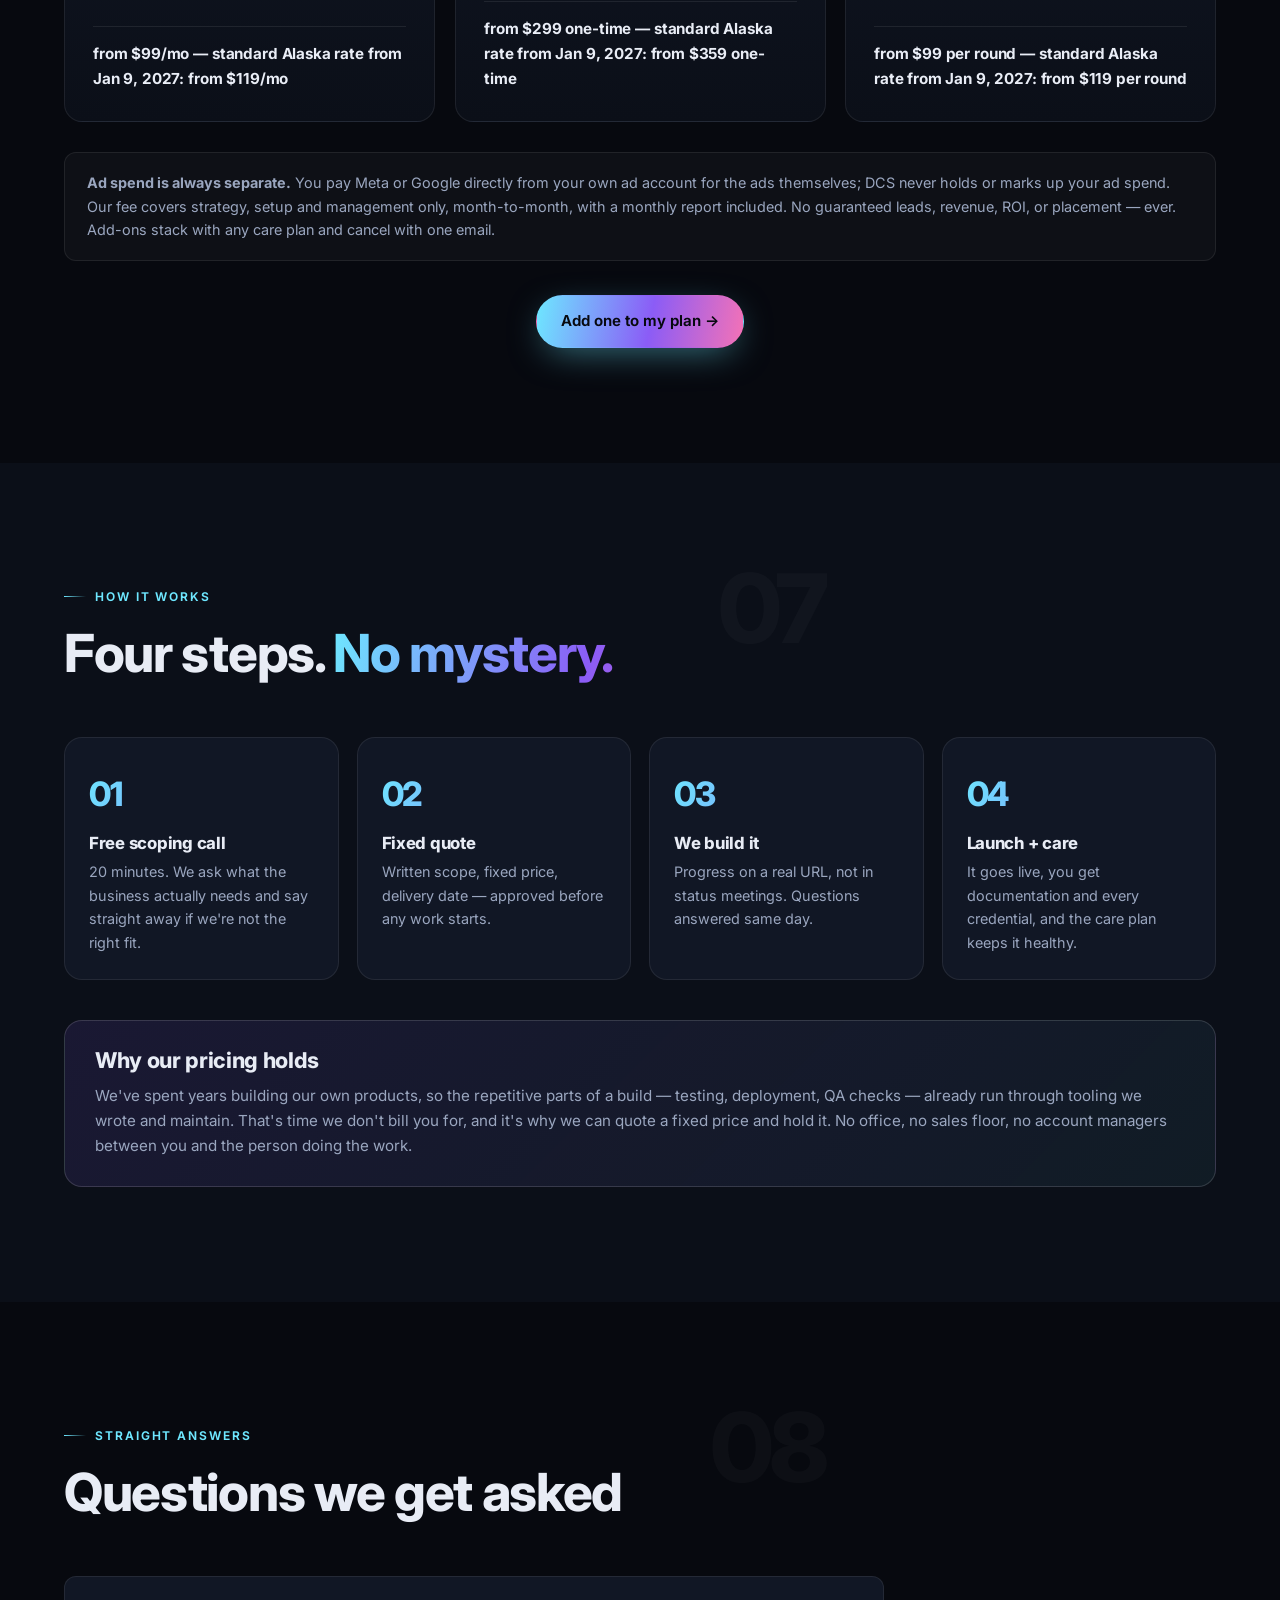
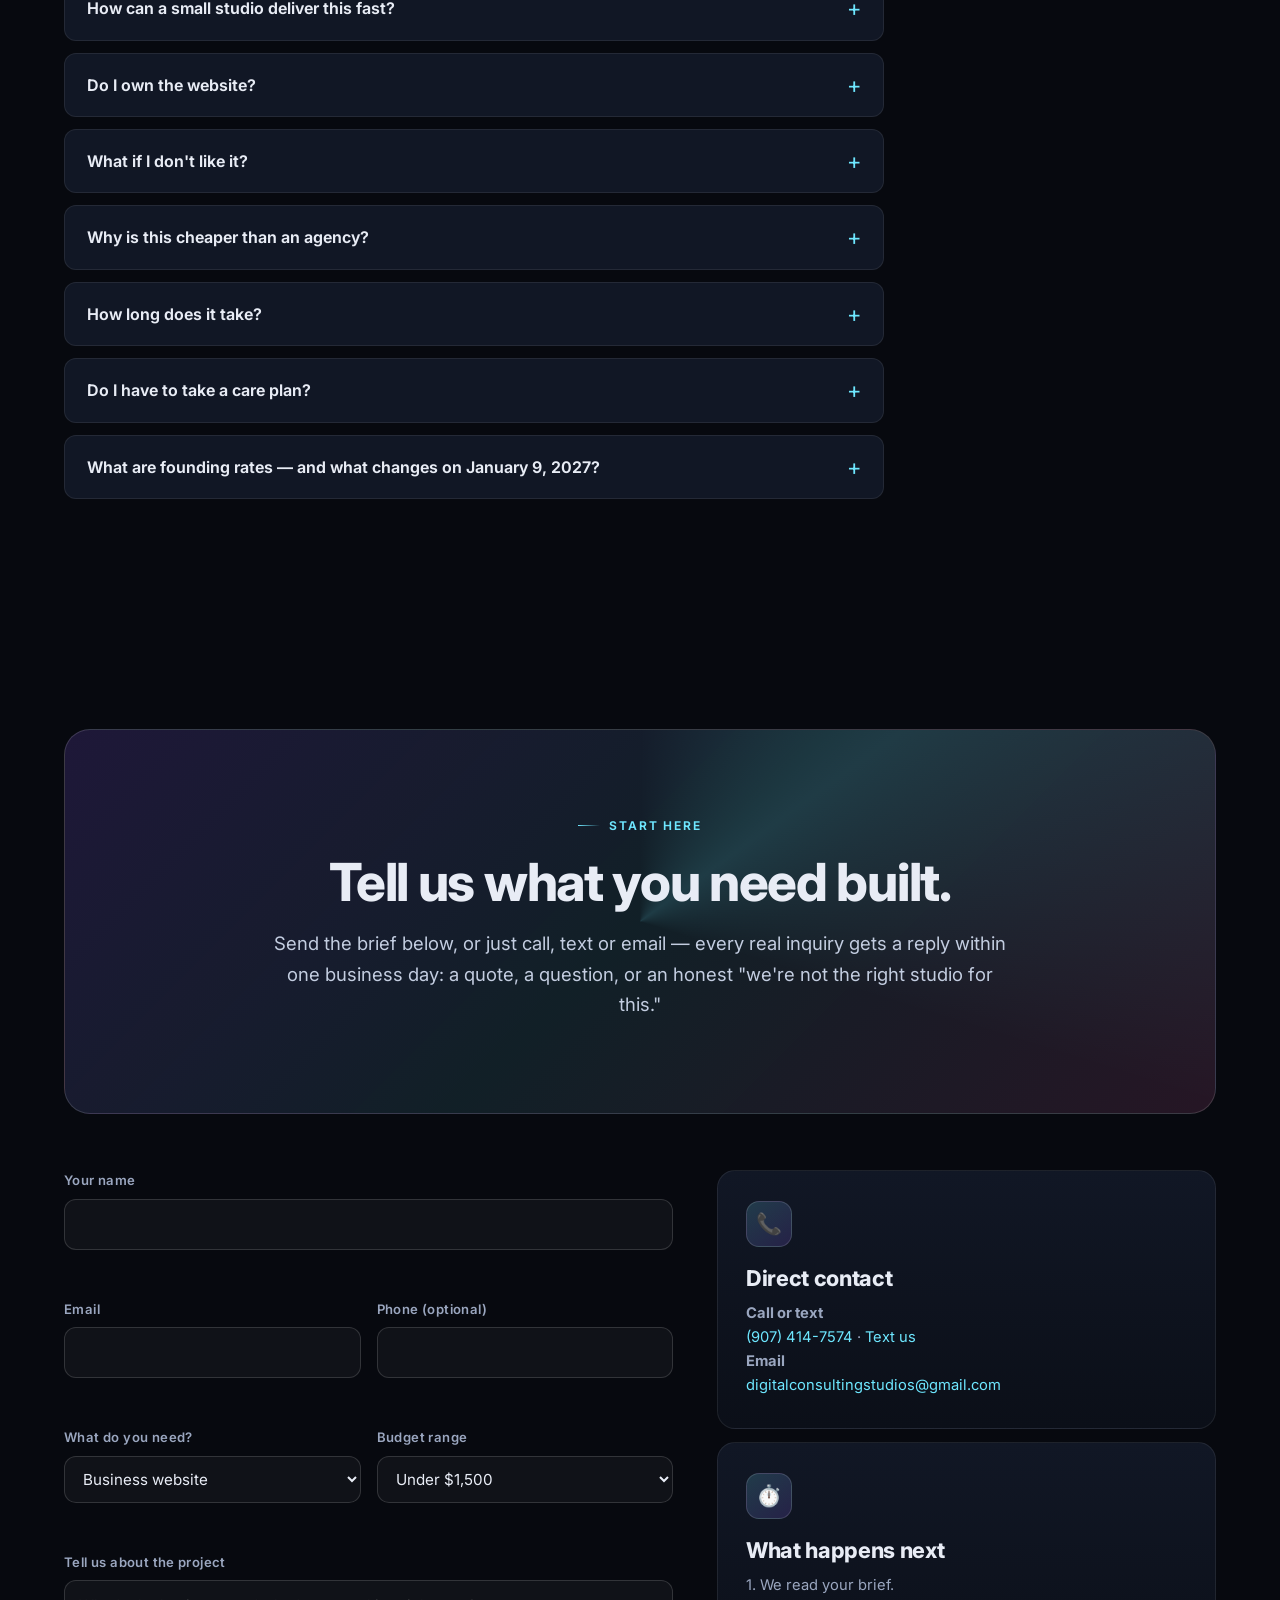
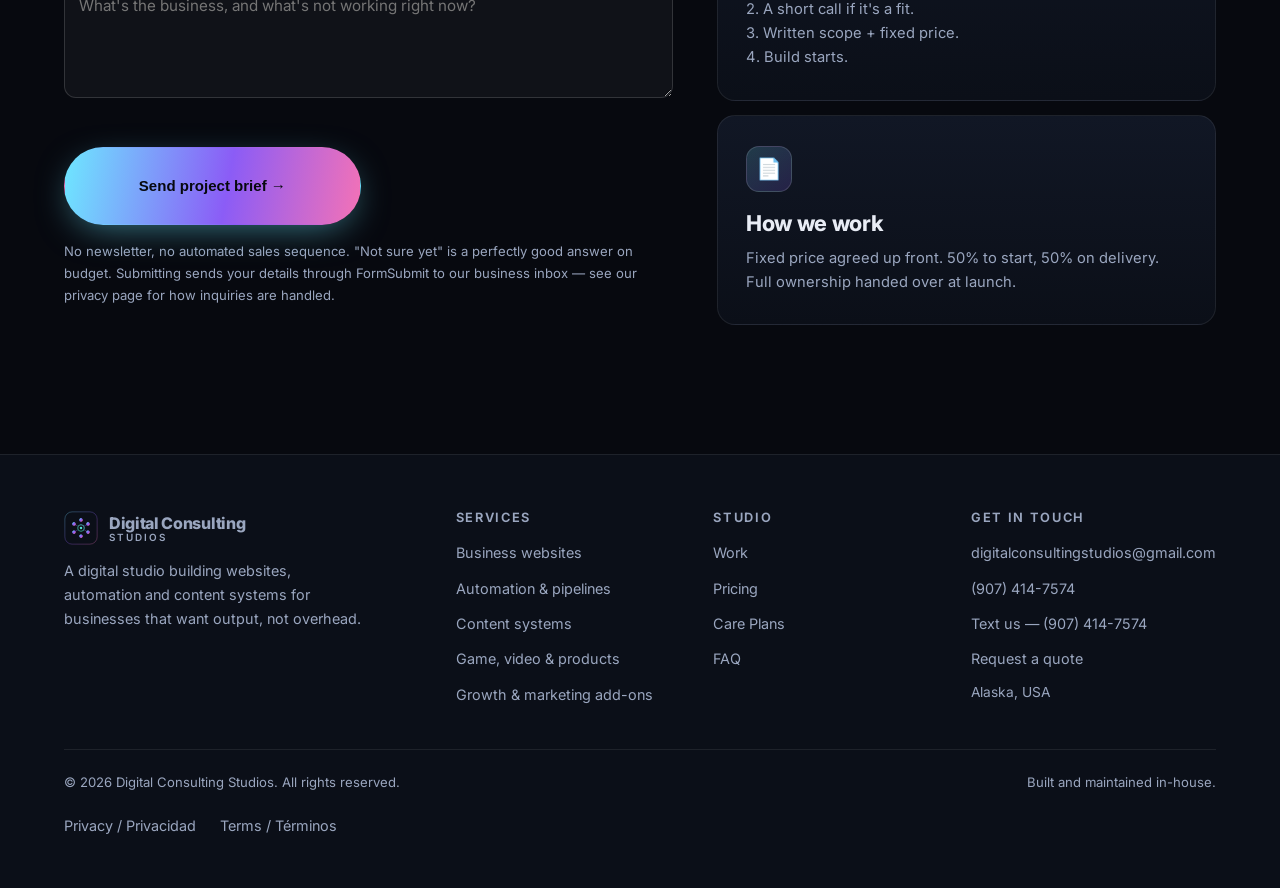
==== commit 0eddba2e: "Correct pricing wording: mockup, FAQ revisions, UGC Premium, ads management fee" ====
--- a/index.html
+++ b/index.html
@@ -101,7 +101,7 @@
       "name": "What if I don't like it?",
       "acceptedAnswer": {
         "@type": "Answer",
-        "text": "The first payment covers the build to a reviewable state. If what you see doesn't match what we agreed in writing, you don't pay the second half and owe nothing further. Two rounds of revisions are included in every package."
+        "text": "The first payment covers the build to a reviewable state. If what you see doesn't match what we agreed in writing, you don't pay the second half and owe nothing further. Two rounds of revisions are included in every website and video package; the Homepage Mockup includes one revision round."
       }
     },
     {
@@ -350,7 +350,7 @@
       Founding rates — through January 8, 2027. Digital Consulting Studios opened in Wasilla in October 2026. While we build our Alaska client book over our first two months, every service below is offered at our founding rates. From January 9, 2027, our standard Alaska rates apply — the standard rates shown with each service below. Our standard rates are set to Alaska market level: running a studio in Alaska costs more than it does Outside, and our prices reflect that — while still landing about 10% under the published prices of comparable Wasilla and Anchorage studios on our core services. If you sign a written scope during the founding period, your project price is locked at the founding rate. Monthly plans signed during the founding period bill at the founding rate through January 8, 2027, then step to the standard rate shown — we will confirm that in writing before you sign, and one email cancels a monthly plan at any time.
     </p>
 
-    <div class="grid c3 price-grid"><article class="price glow-card reveal"><h3 data-i18n="vd.mockup.h3">Homepage Mockup</h3><div class="amount">$50</div><p data-i18n="vd.mockup.p">See your new homepage before committing to a full build — your services, your photos, tap-to-call. One revision round included. Love it? It applies toward the full one-page site at $295.</p><a href="https://buy.stripe.com/4gMbJ1347cQreCoeifdjO02" class="btn btn-primary full" target="_blank" rel="noopener" data-i18n="vd.mockup.order">Order the mockup</a></article>
+    <div class="grid c3 price-grid"><article class="price glow-card reveal"><h3 data-i18n="vd.mockup.h3">Homepage Mockup</h3><div class="amount">$50</div><p data-i18n="vd.mockup.p">See your new homepage before committing to a full build — your services, your photos, tap-to-call. One revision round included. Love it? The full one-page landing page is $295.</p><a href="https://buy.stripe.com/4gMbJ1347cQreCoeifdjO02" class="btn btn-primary full" target="_blank" rel="noopener" data-i18n="vd.mockup.order">Order the mockup</a></article>
       <article class="price glow-card reveal">
         <h3 data-i18n="p1.h3">Starter Site</h3>
         <div class="amount">$1,500</div>
@@ -440,7 +440,7 @@
 <h3 data-i18n="vd.ugc.p.h3">Premium</h3>
 <div class="amount">$295</div>
 <ul>
-<li data-i18n="vd.ugc.p.l1">Two finished videos, up to 60 seconds each</li>
+<li data-i18n="vd.ugc.p.l1">Two finished videos (or 1 video + 3 hooks), up to 60 seconds each</li>
 <li data-i18n="vd.ugc.p.l2">Raw files included</li>
 </ul>
 <a href="#contact" class="btn btn-ghost full" data-i18n="nav.quote">Get a quote</a>
@@ -561,7 +561,7 @@
         <div class="ico" aria-hidden="true">&#128226;</div>
         <h3 data-i18n="ad1.h3">Social Media Advertising</h3>
         <p data-i18n="ad1.p">Meta and Google ad campaigns, built and managed: audience targeting, ad creative, landing-page alignment, and monthly tuning with plain-English reporting on what your spend produced.</p>
-        <div class="addon-price" data-i18n="ad1.price">Setup $450 · from $349/mo management</div>
+        <div class="addon-price" data-i18n="ad1.price">Setup $450 · from $349/mo management<br>Video ads management $599/mo<br>Management fee: the tier rate or 15% of ad spend, whichever is greater, once monthly spend passes ~$5,000.</div>
       </article>
 
       <article class="card card-top k2 glow-card reveal d1">
@@ -678,7 +678,7 @@
       </details>
       <details>
         <summary data-i18n="q3.s">What if I don't like it?</summary>
-        <p data-i18n="q3.p">The first payment covers the build to a reviewable state. If what you see doesn't match what we agreed in writing, you don't pay the second half and owe nothing further. Two rounds of revisions are included in every package.</p>
+        <p data-i18n="q3.p">The first payment covers the build to a reviewable state. If what you see doesn't match what we agreed in writing, you don't pay the second half and owe nothing further. Two rounds of revisions are included in every website and video package; the Homepage Mockup includes one revision round.</p>
       </details>
       <details>
         <summary data-i18n="q4.s">Why is this cheaper than an agency?</summary>
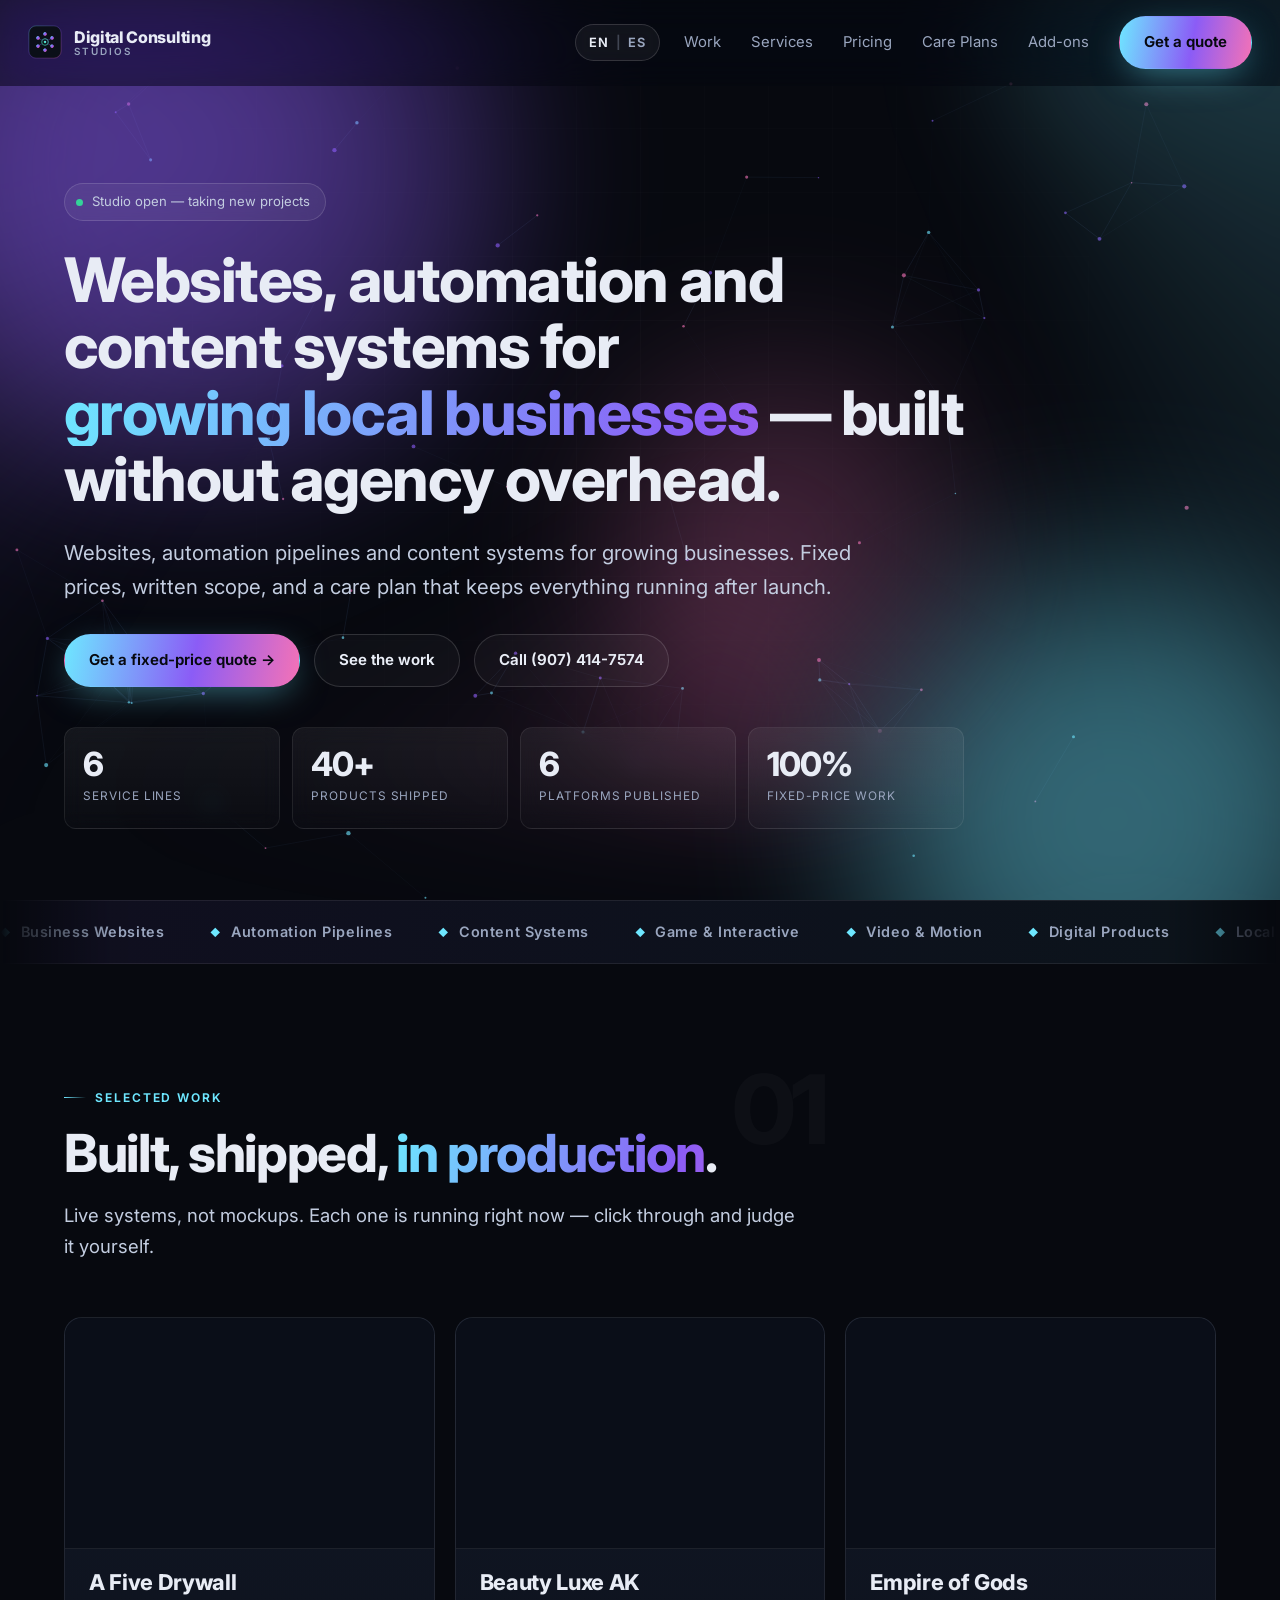
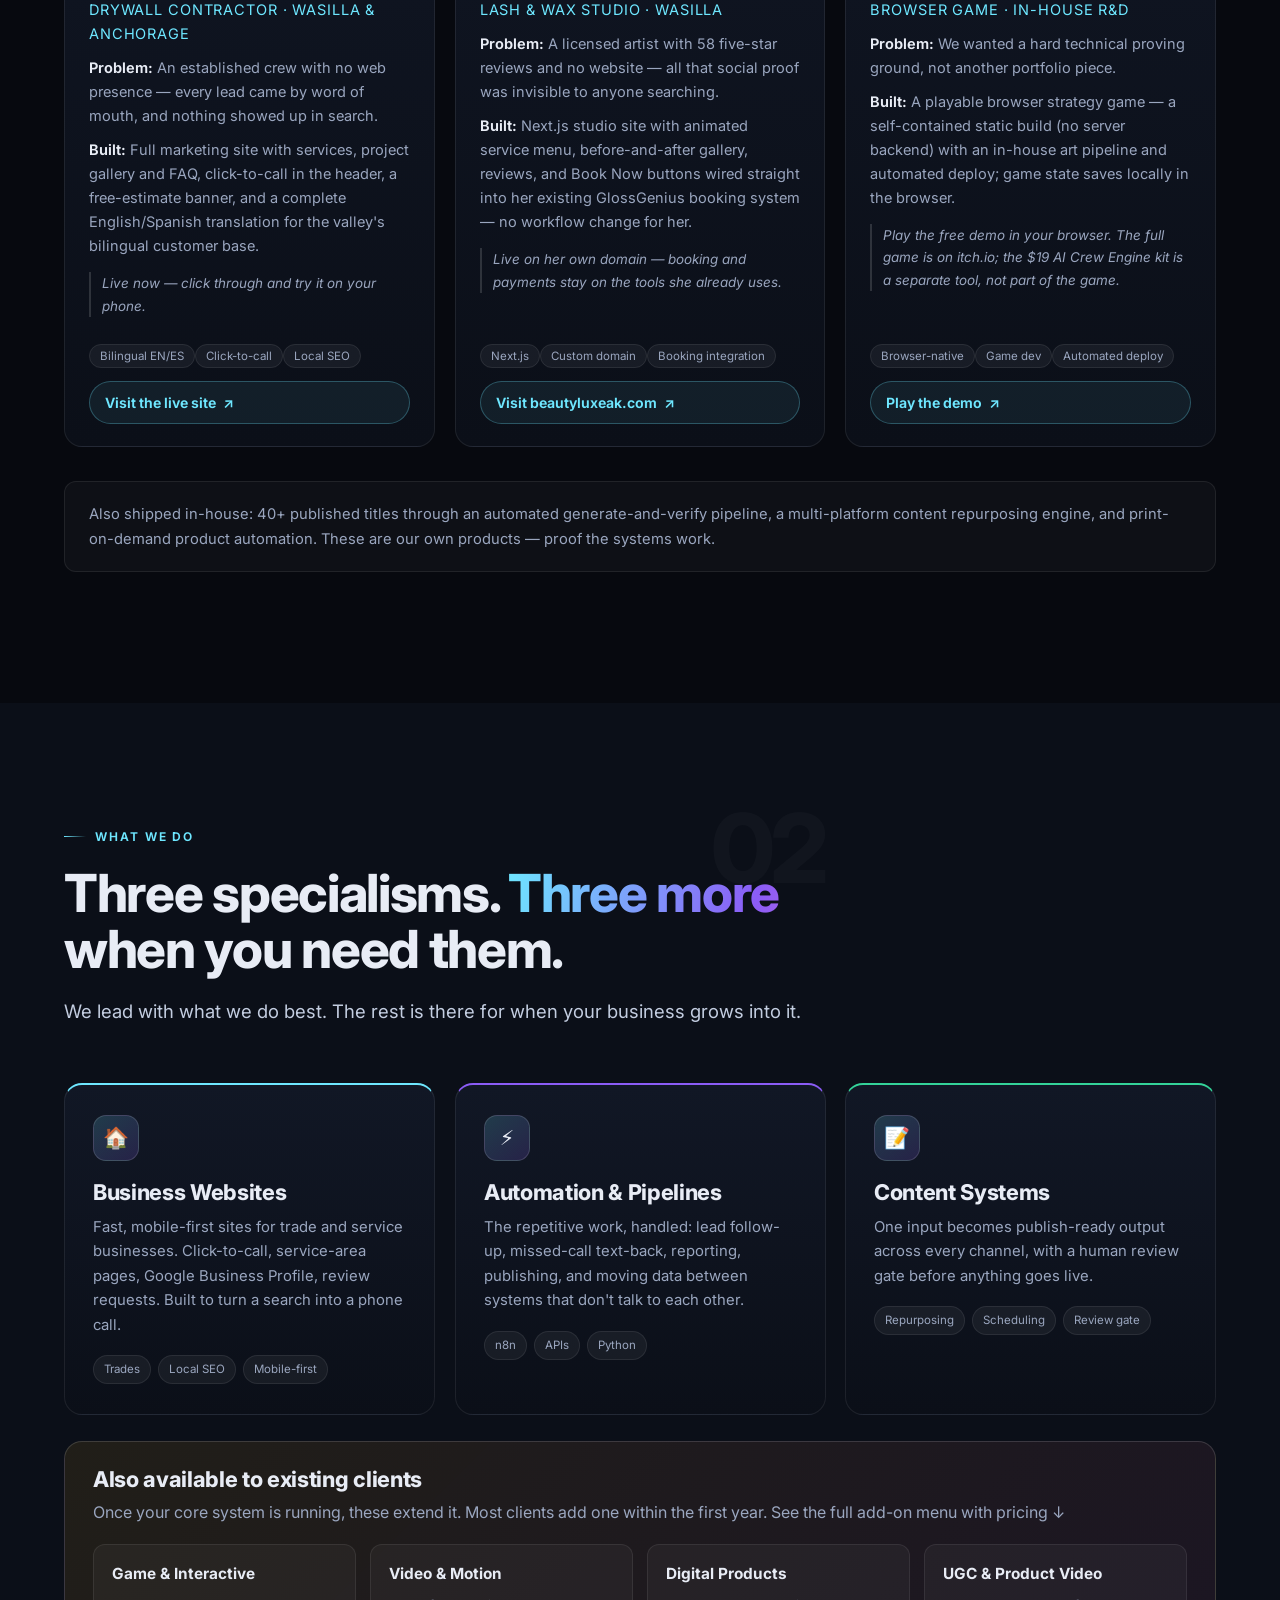
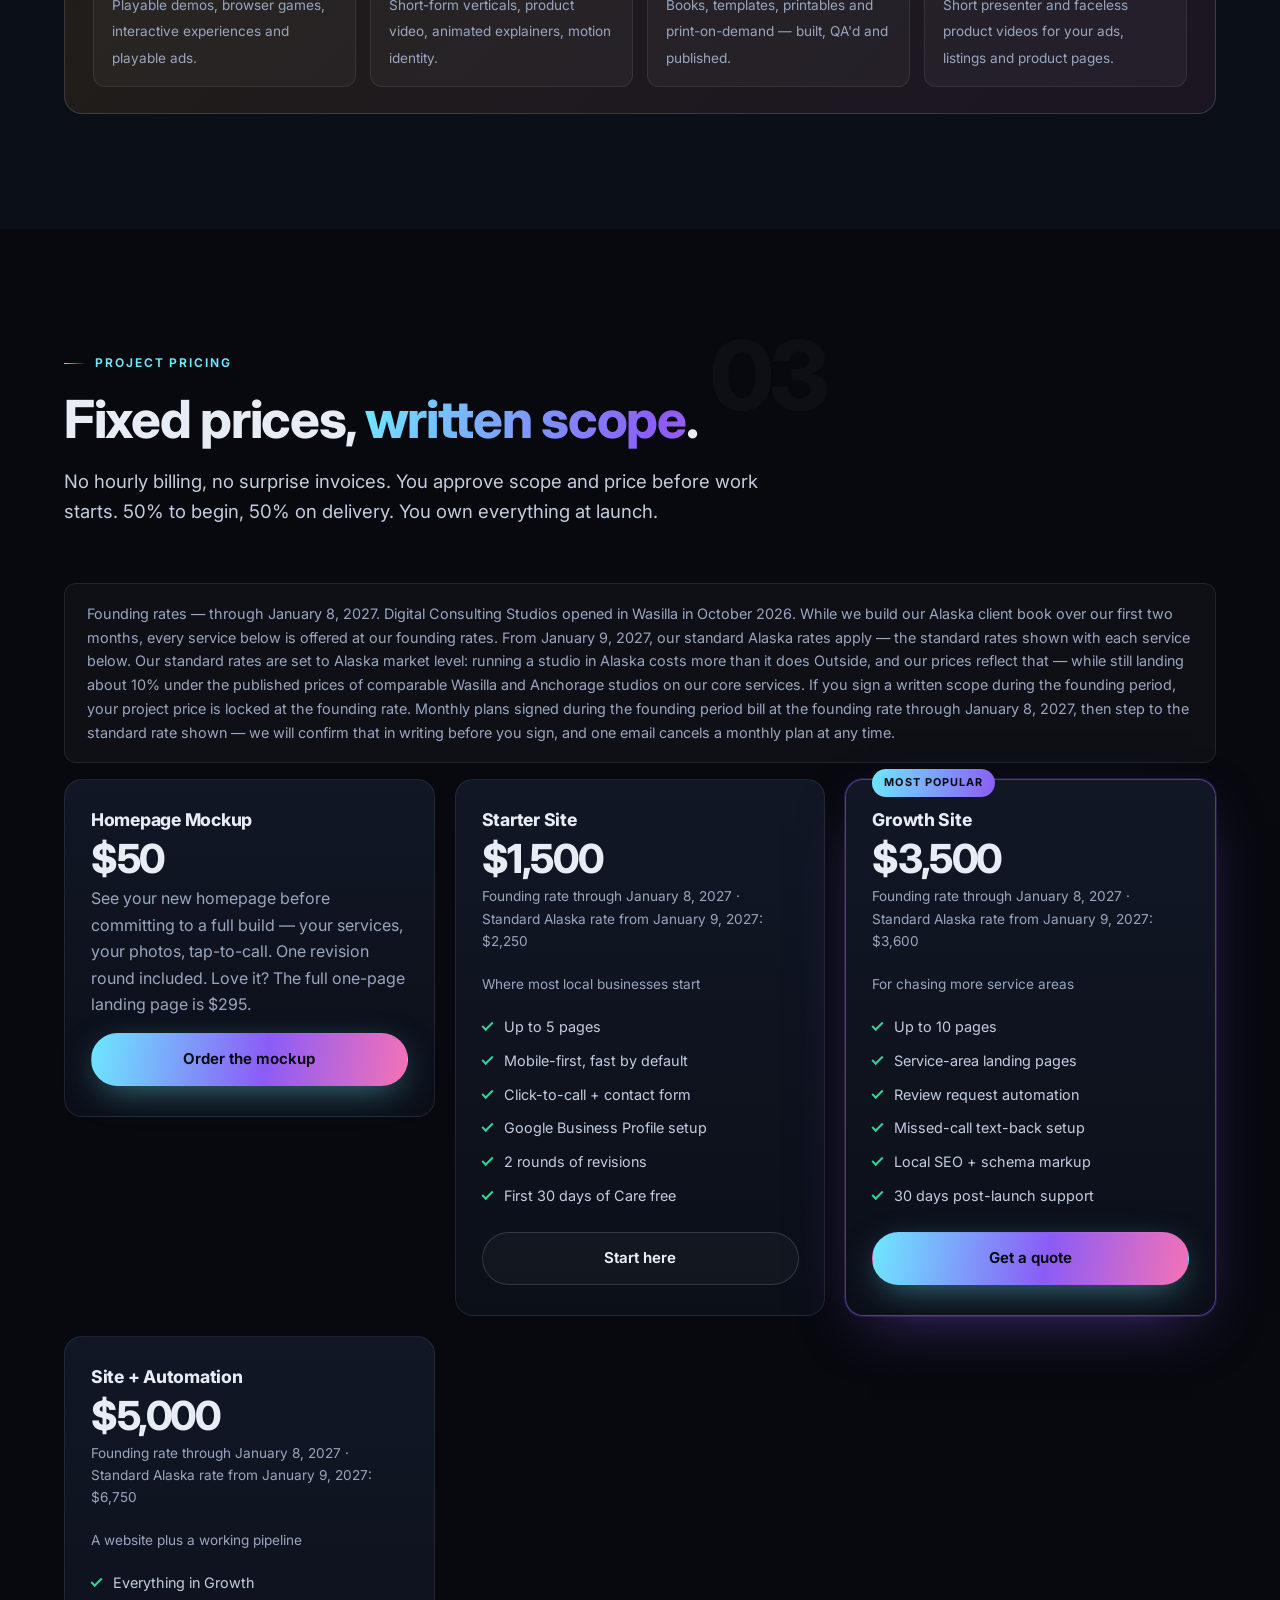
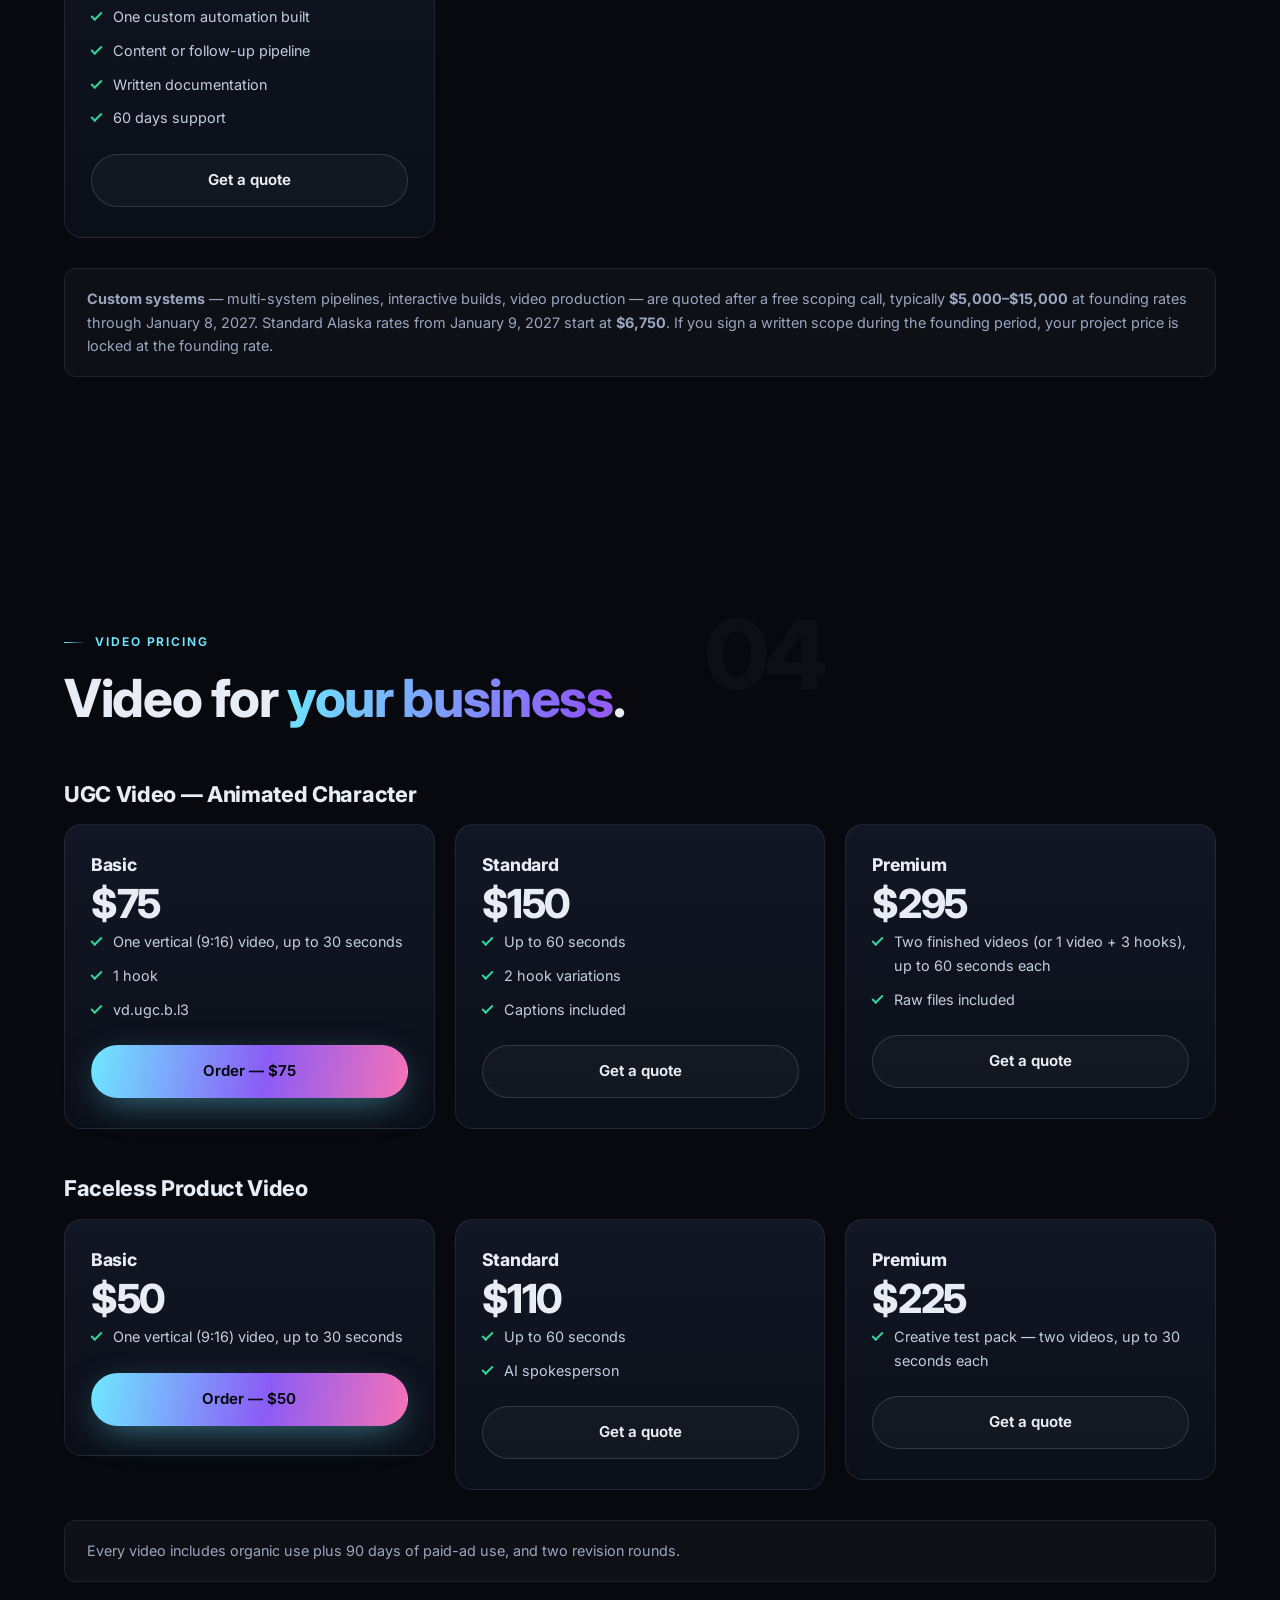
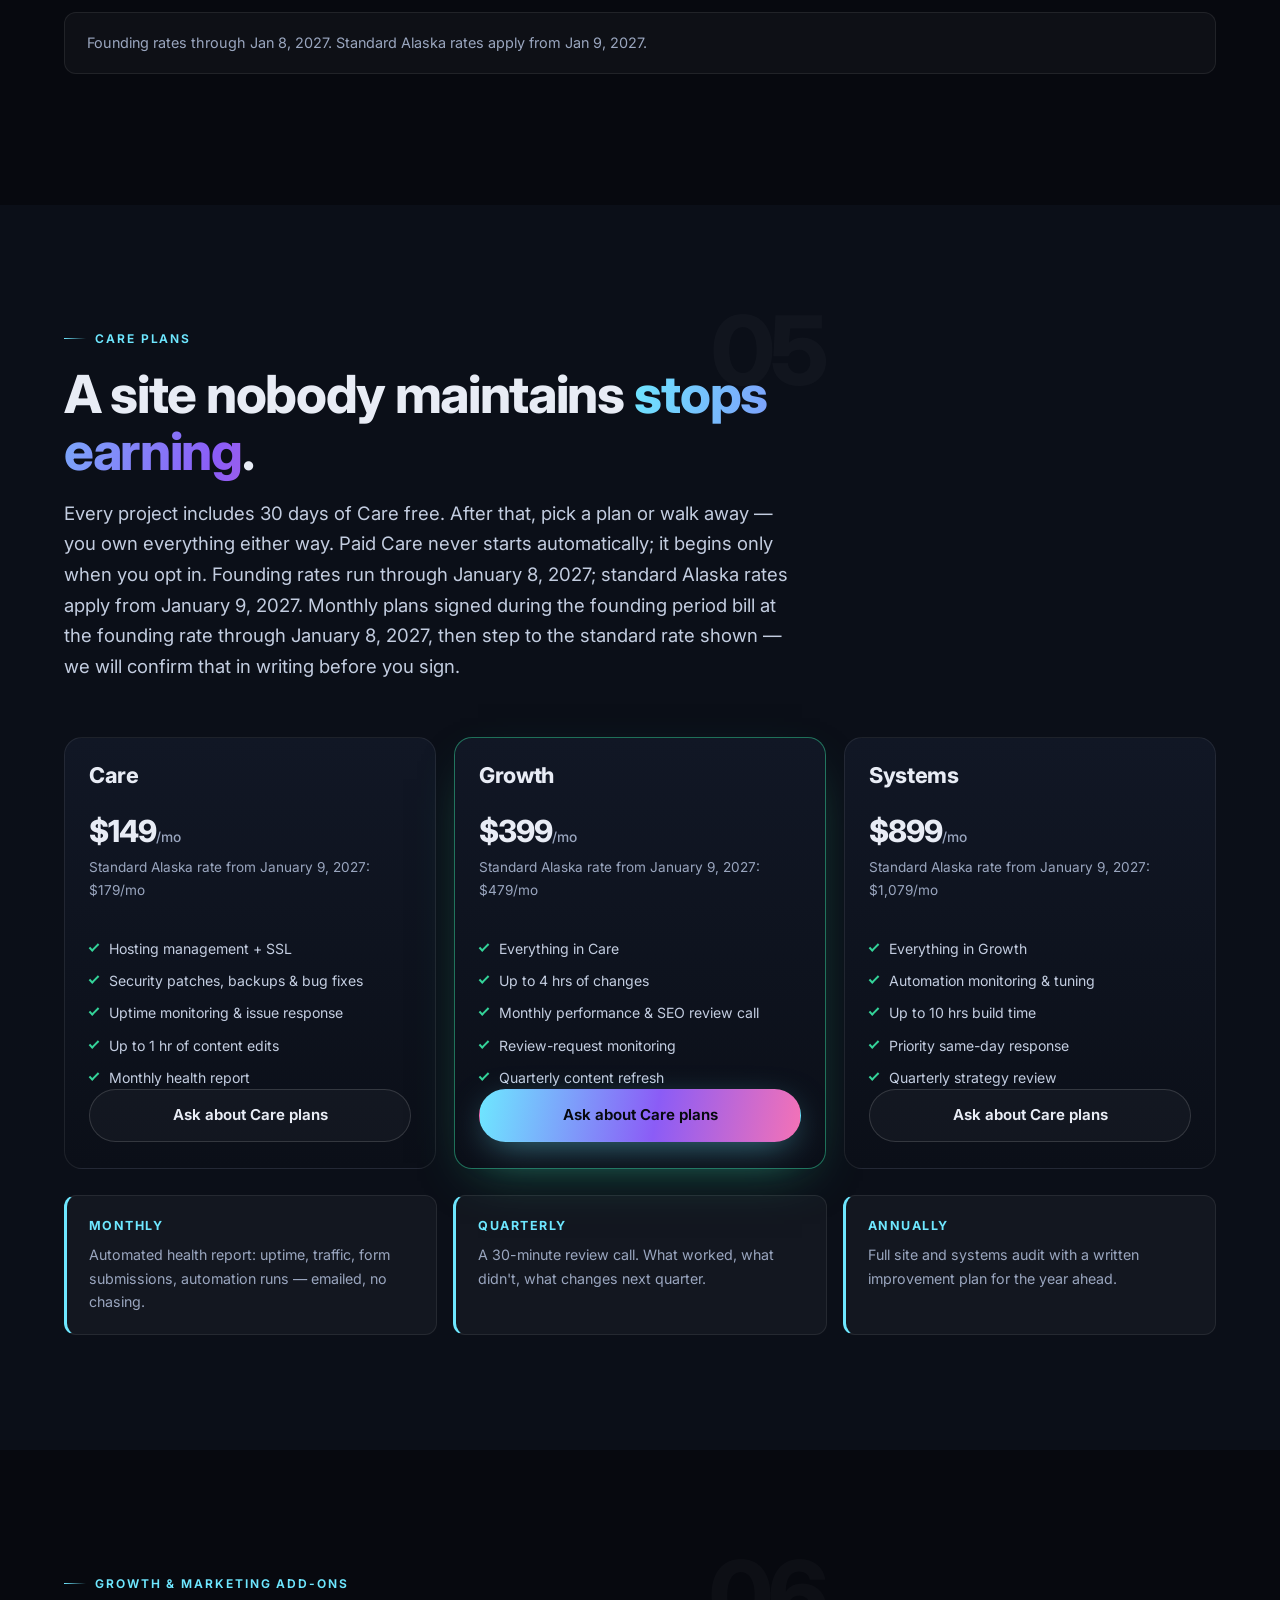
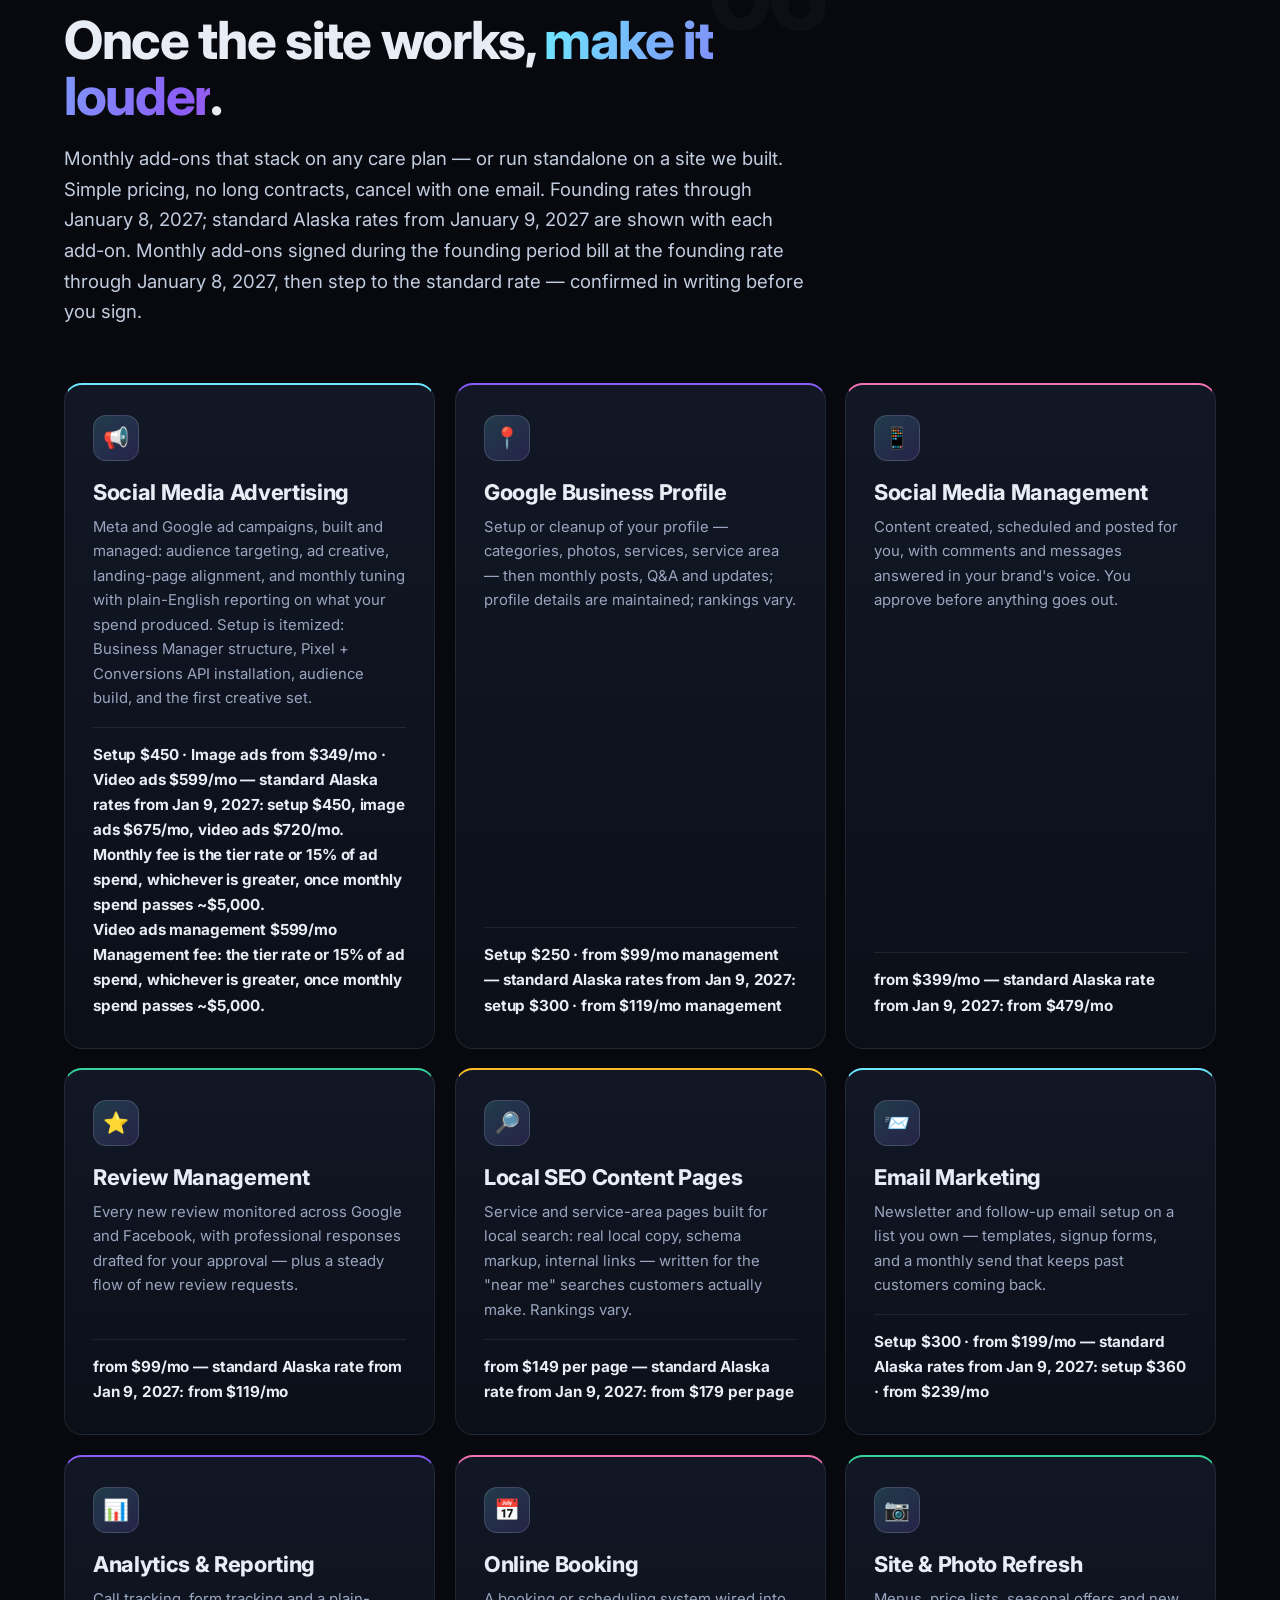
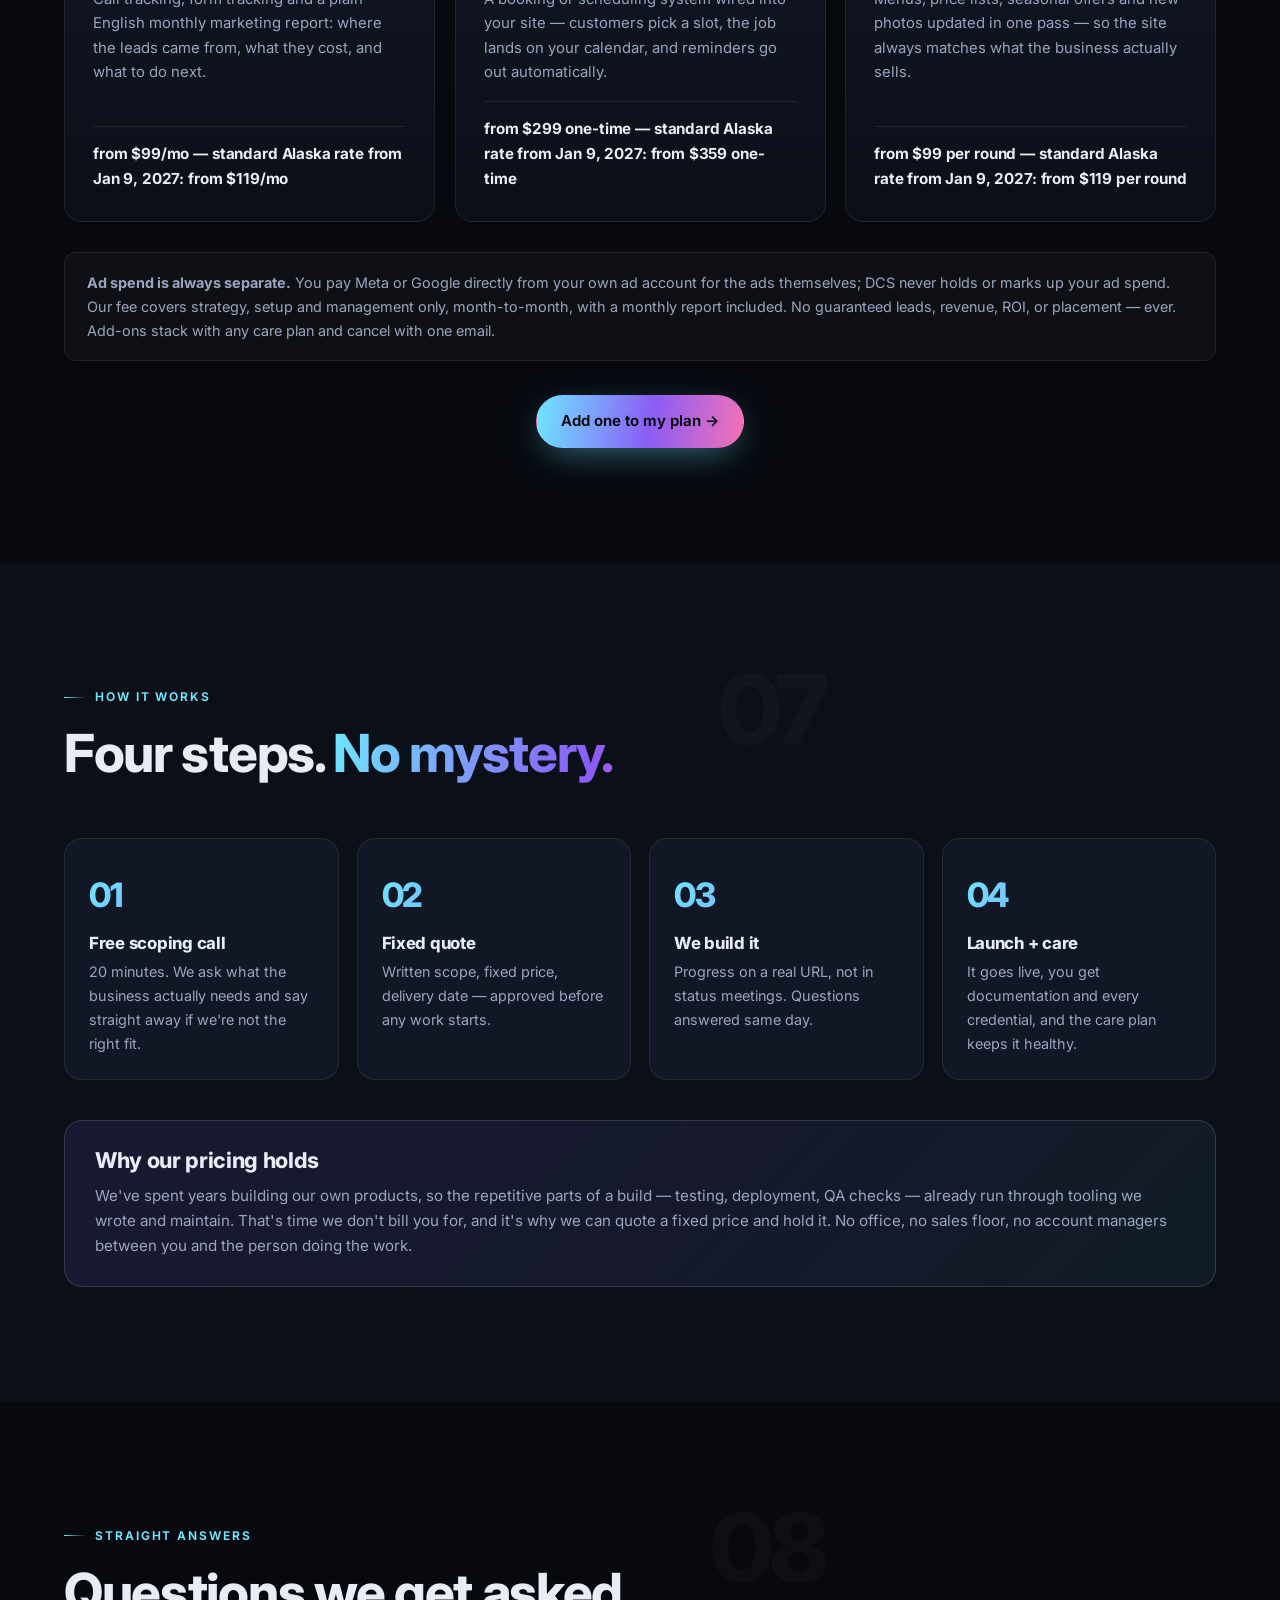
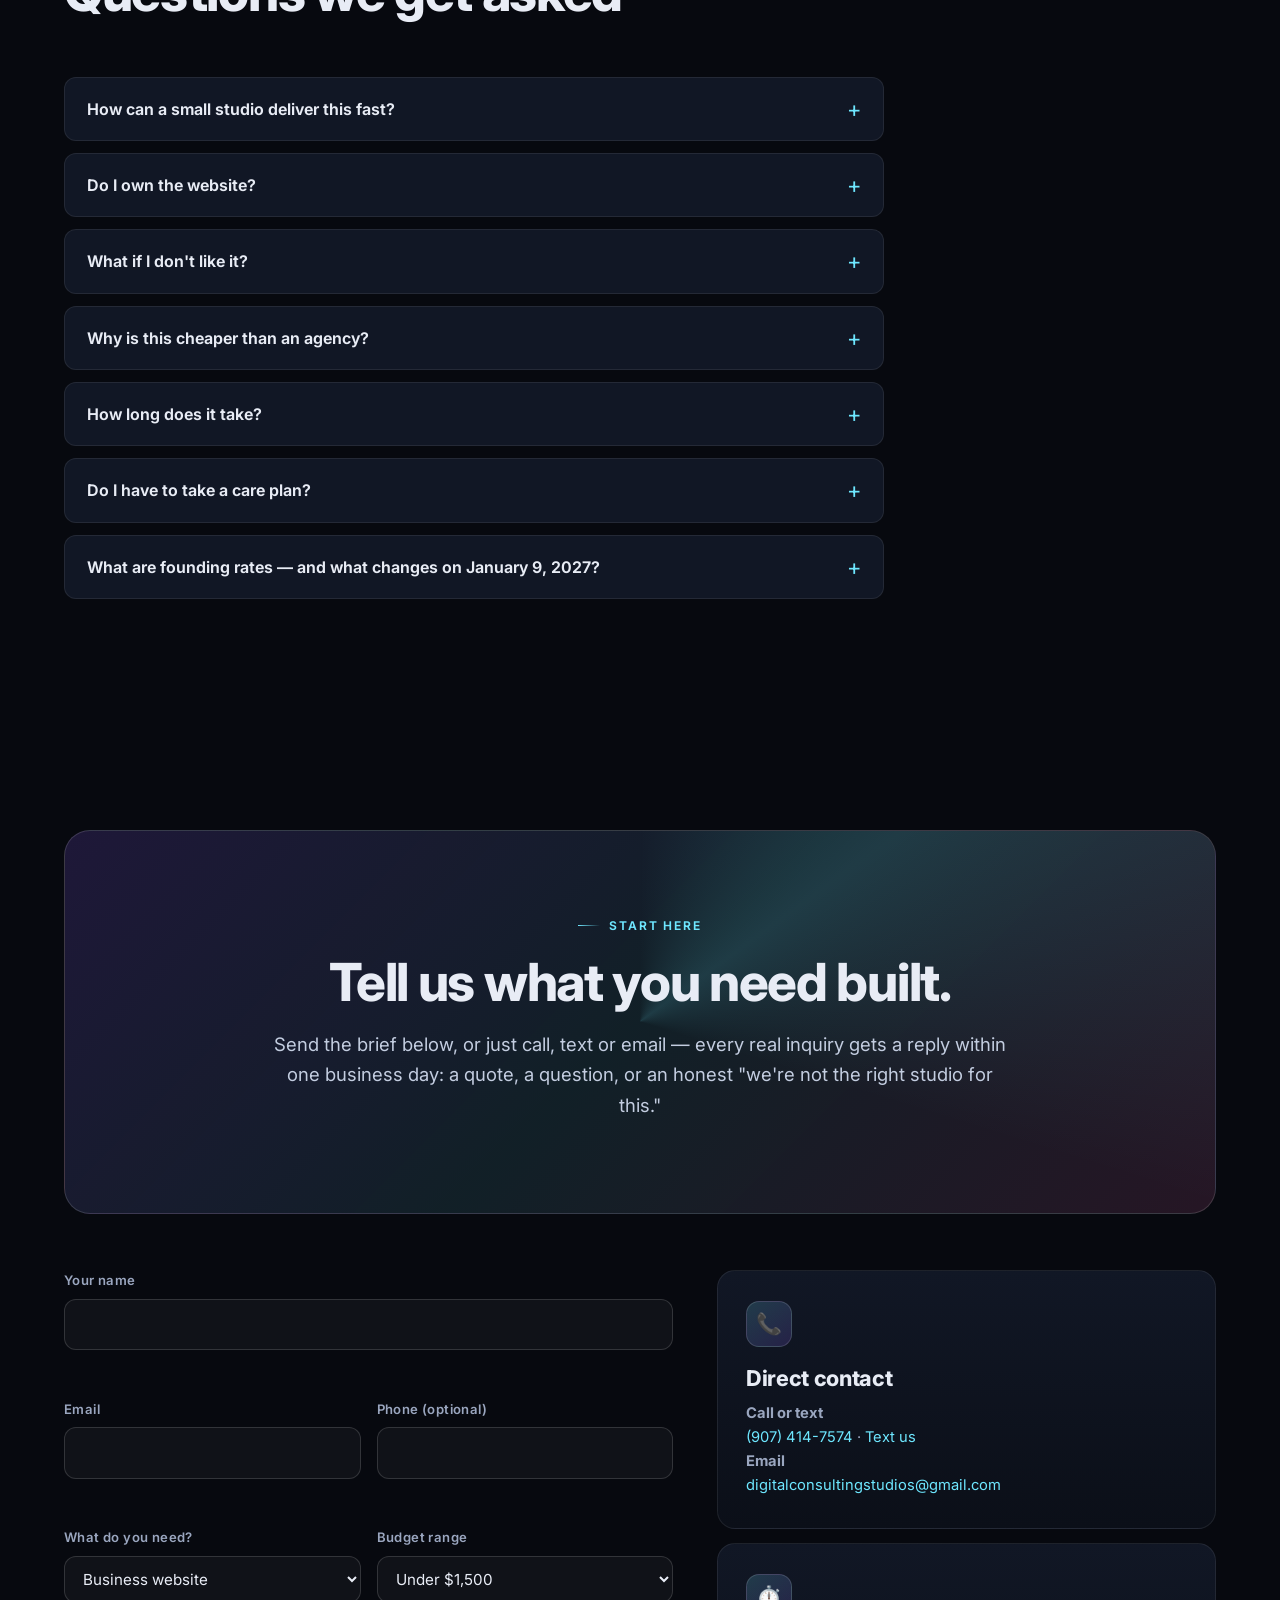
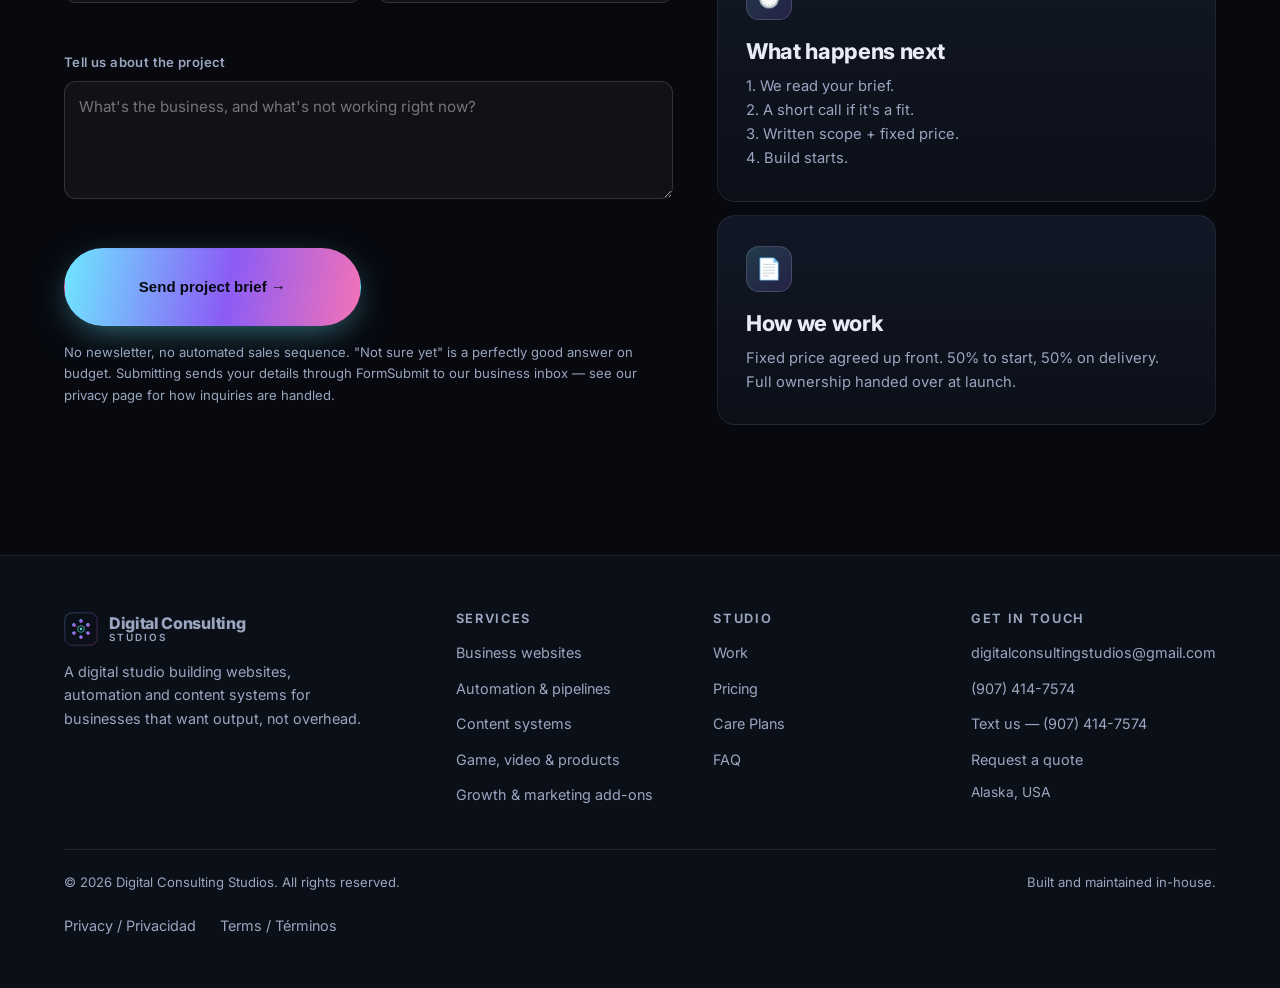
==== commit a19d1c60: "Add burned-in captions line to UGC Basic (EN/ES)" ====
--- a/index.html
+++ b/index.html
@@ -423,6 +423,7 @@
 <ul>
 <li data-i18n="vd.ugc.b.l1">One vertical (9:16) video, up to 30 seconds</li>
 <li data-i18n="vd.ugc.b.l2">1 hook</li>
+  <li data-i18n="vd.ugc.b.l3">Burned-in captions included</li>
 </ul>
 <a href="https://buy.stripe.com/fZu9AT3476s38e0eifdjO00" class="btn btn-primary full" target="_blank" rel="noopener" data-i18n="vd.ugc.b.order">Order — $75</a>
 </article>
